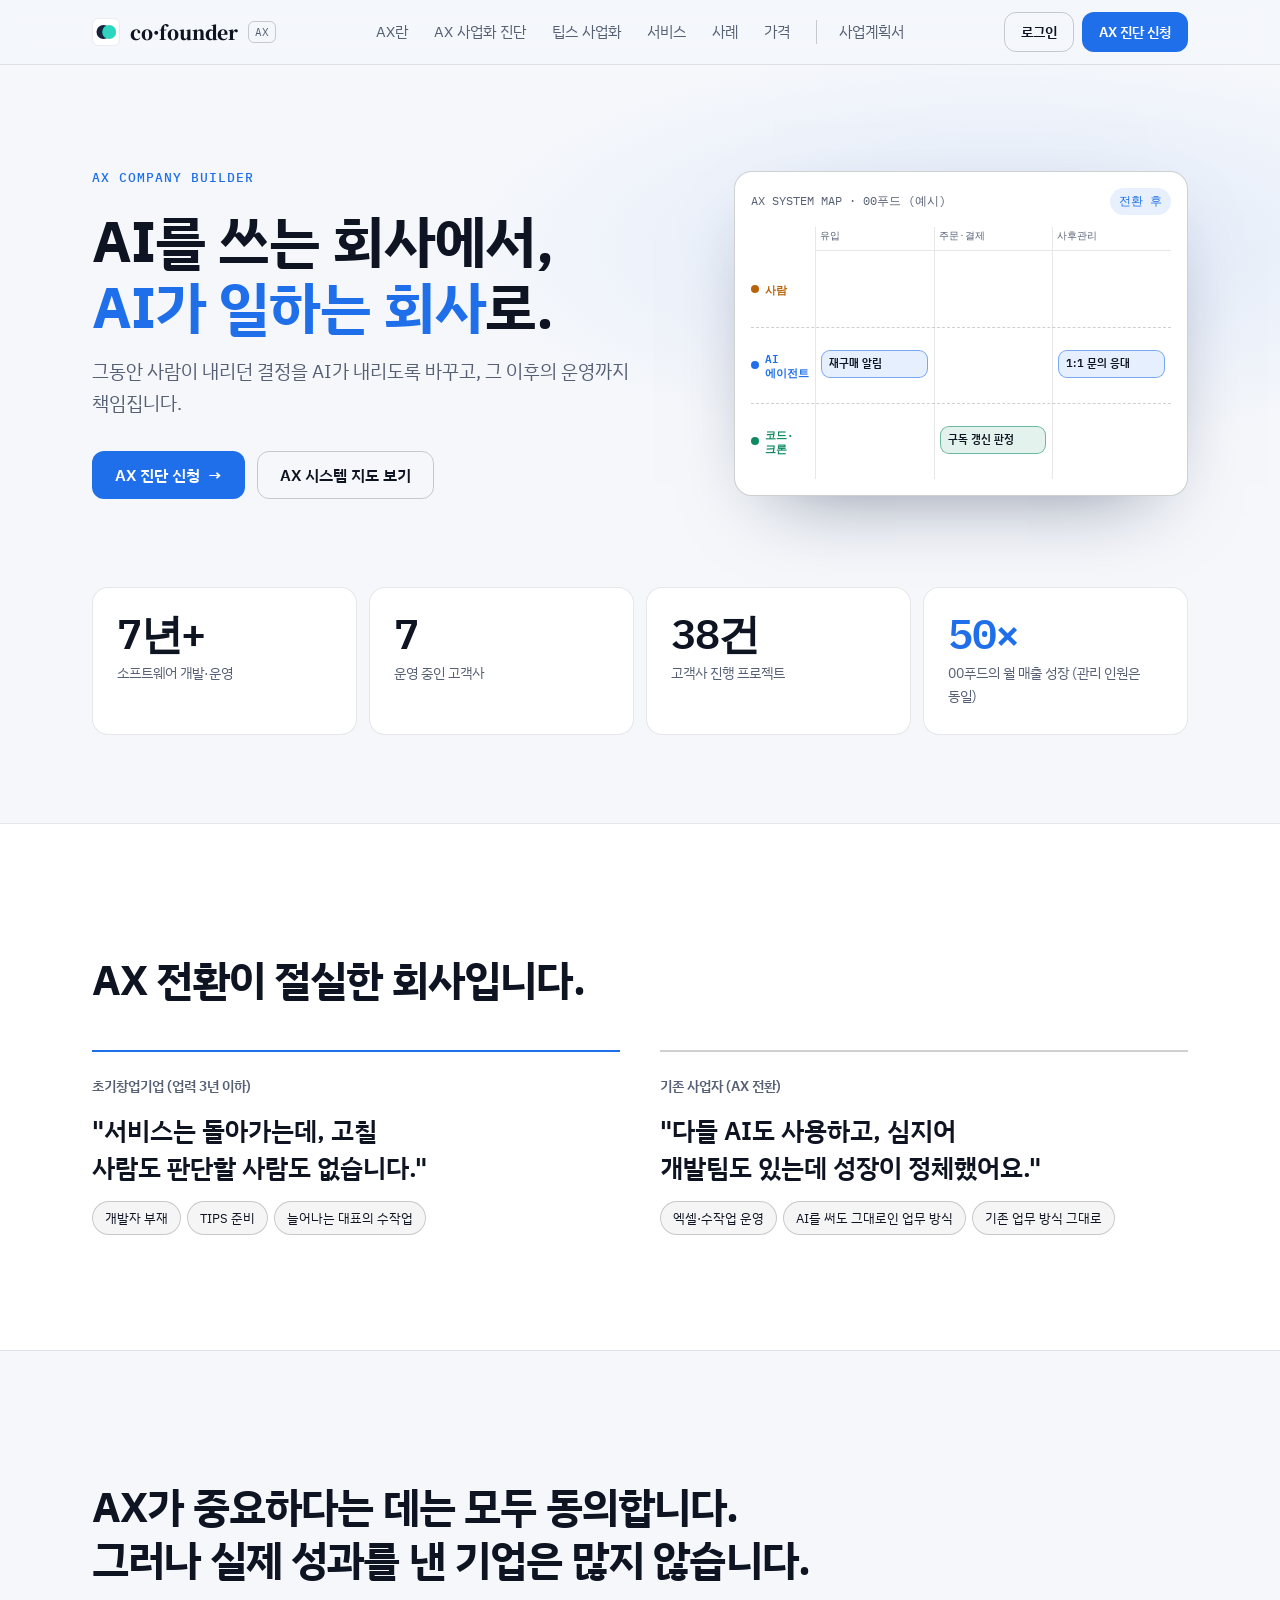
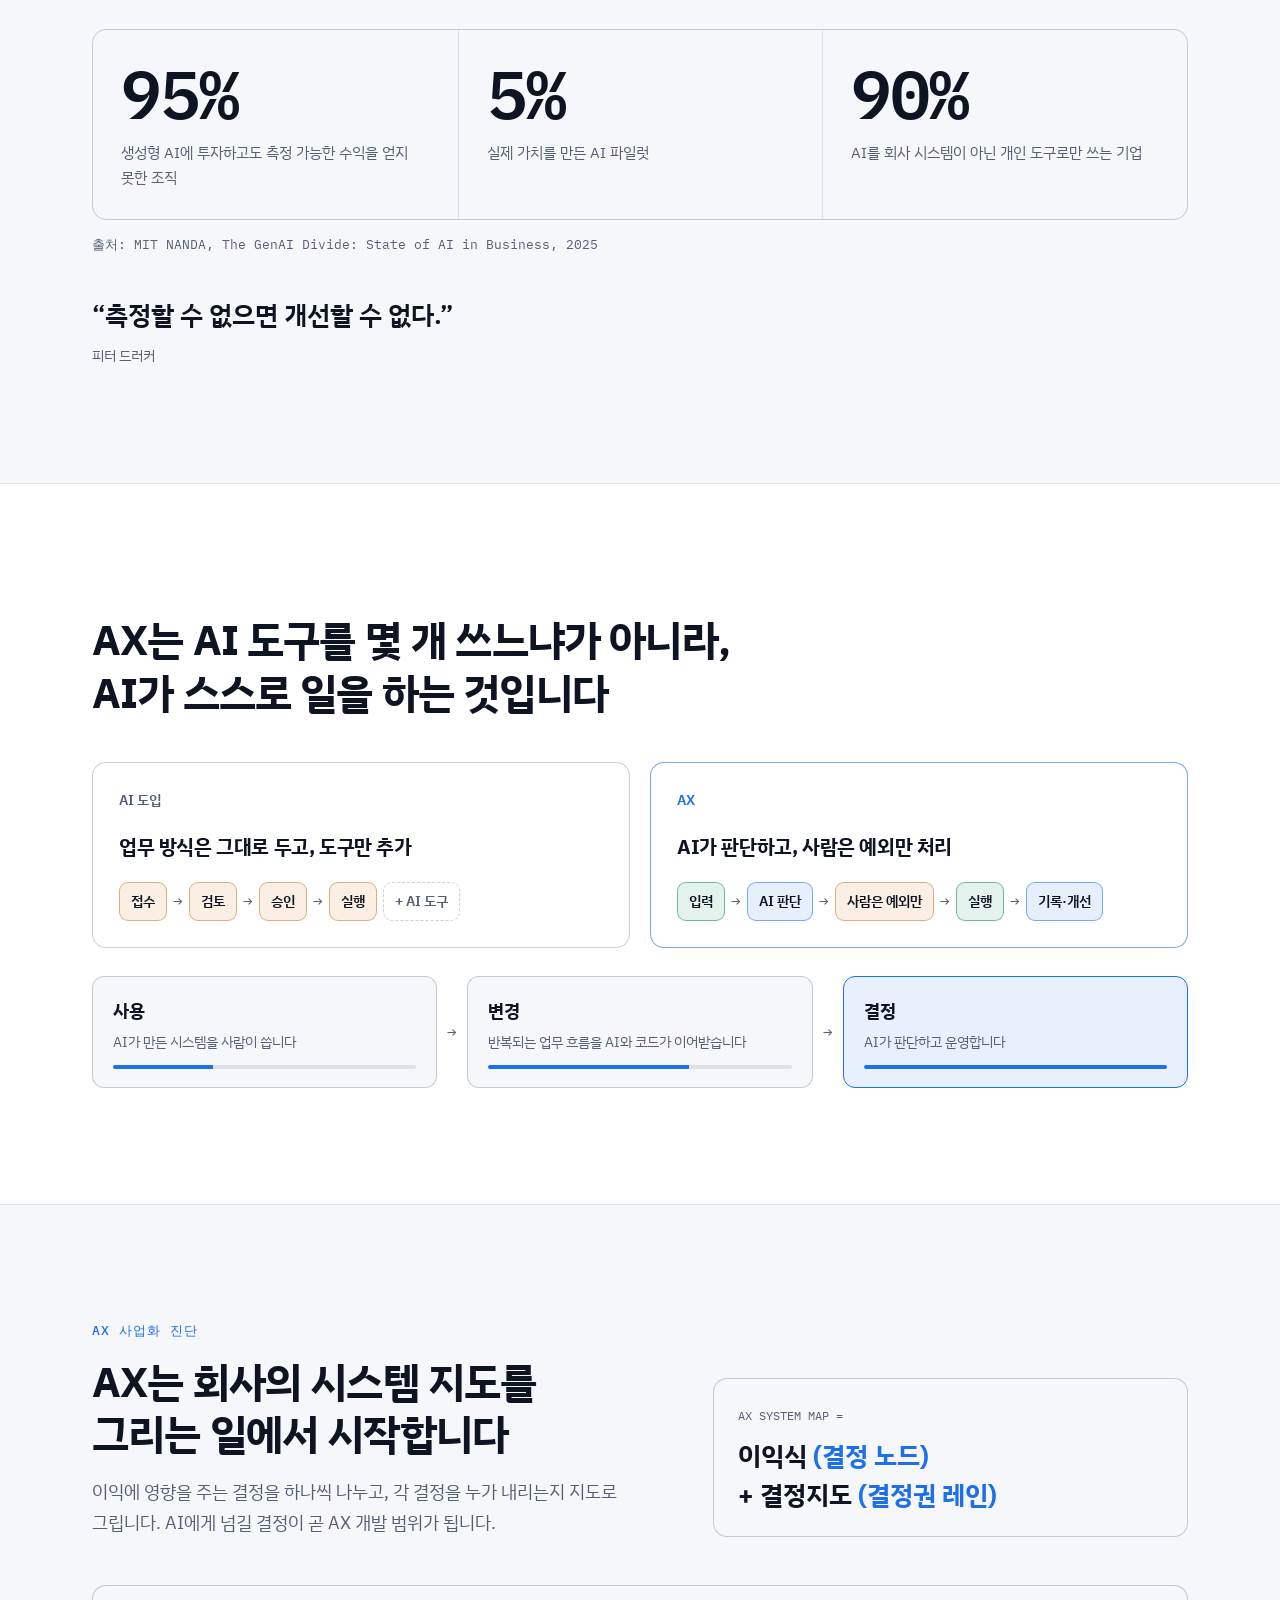
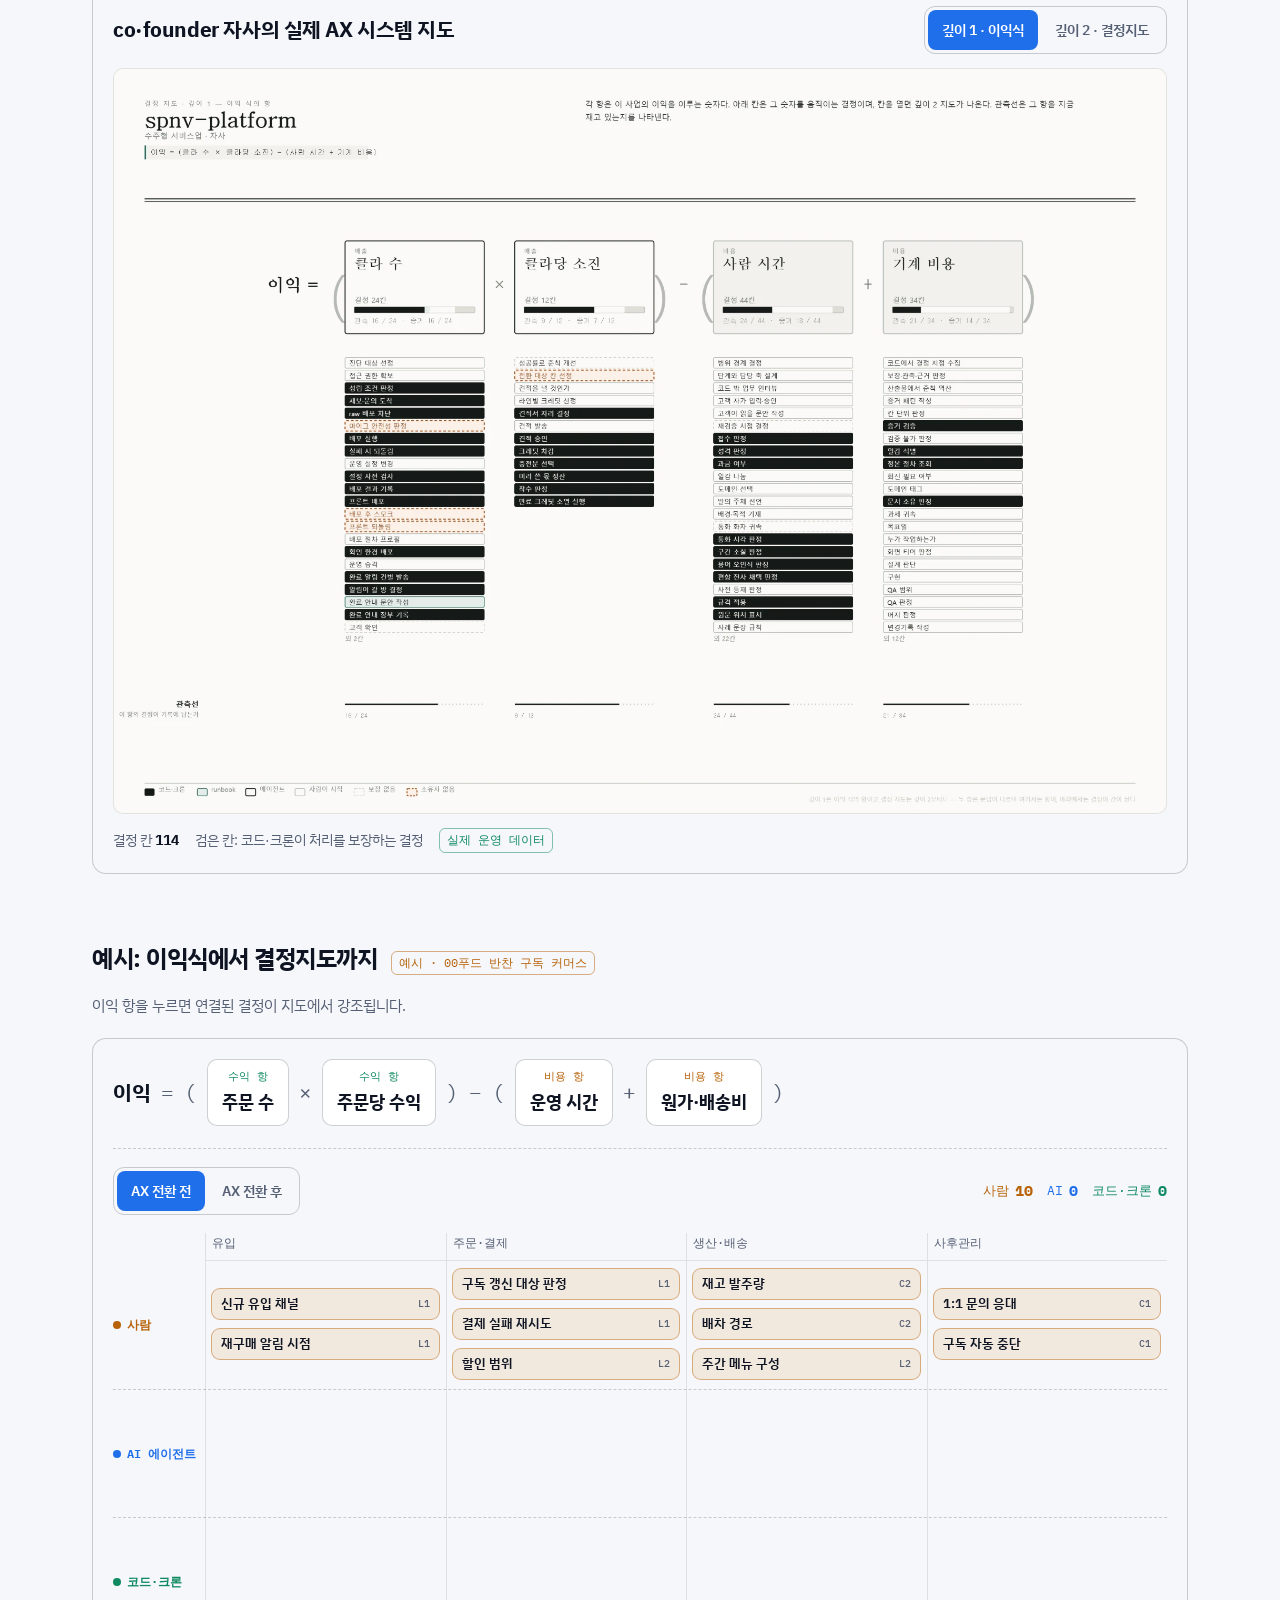
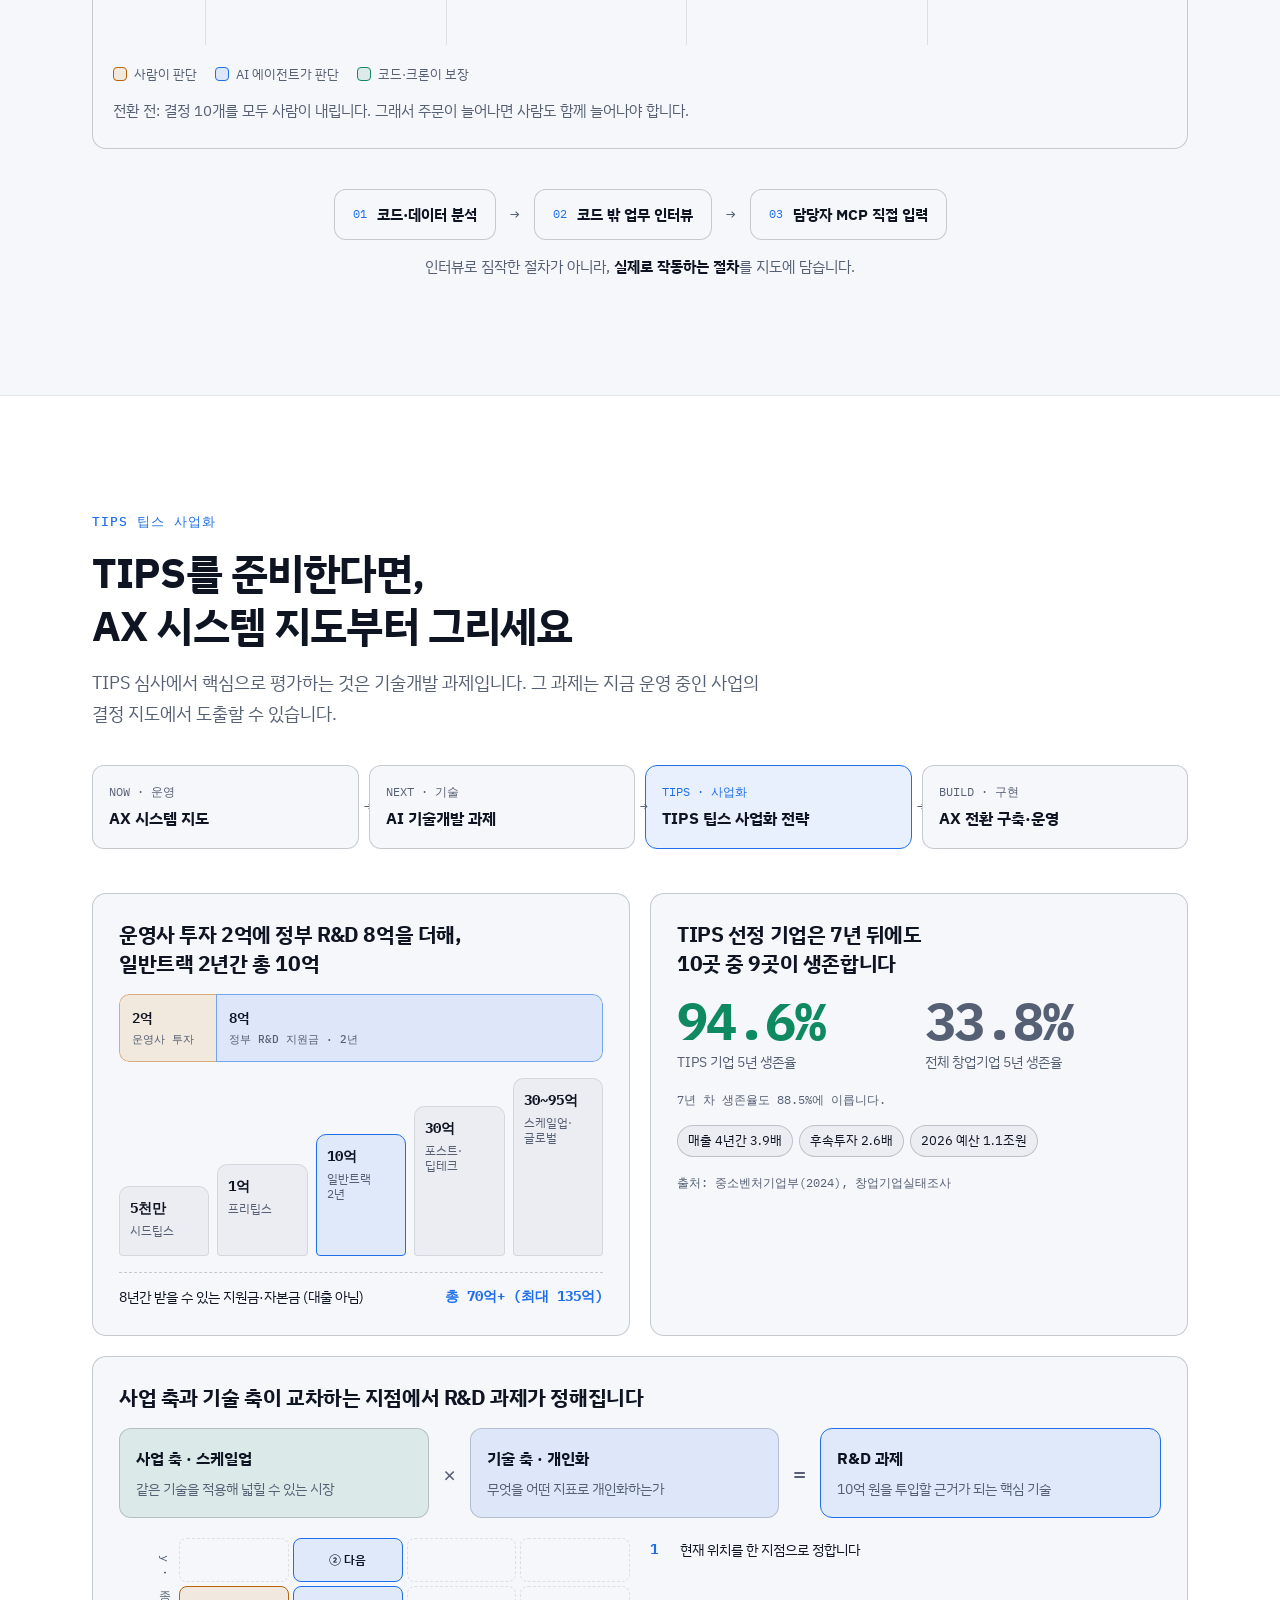
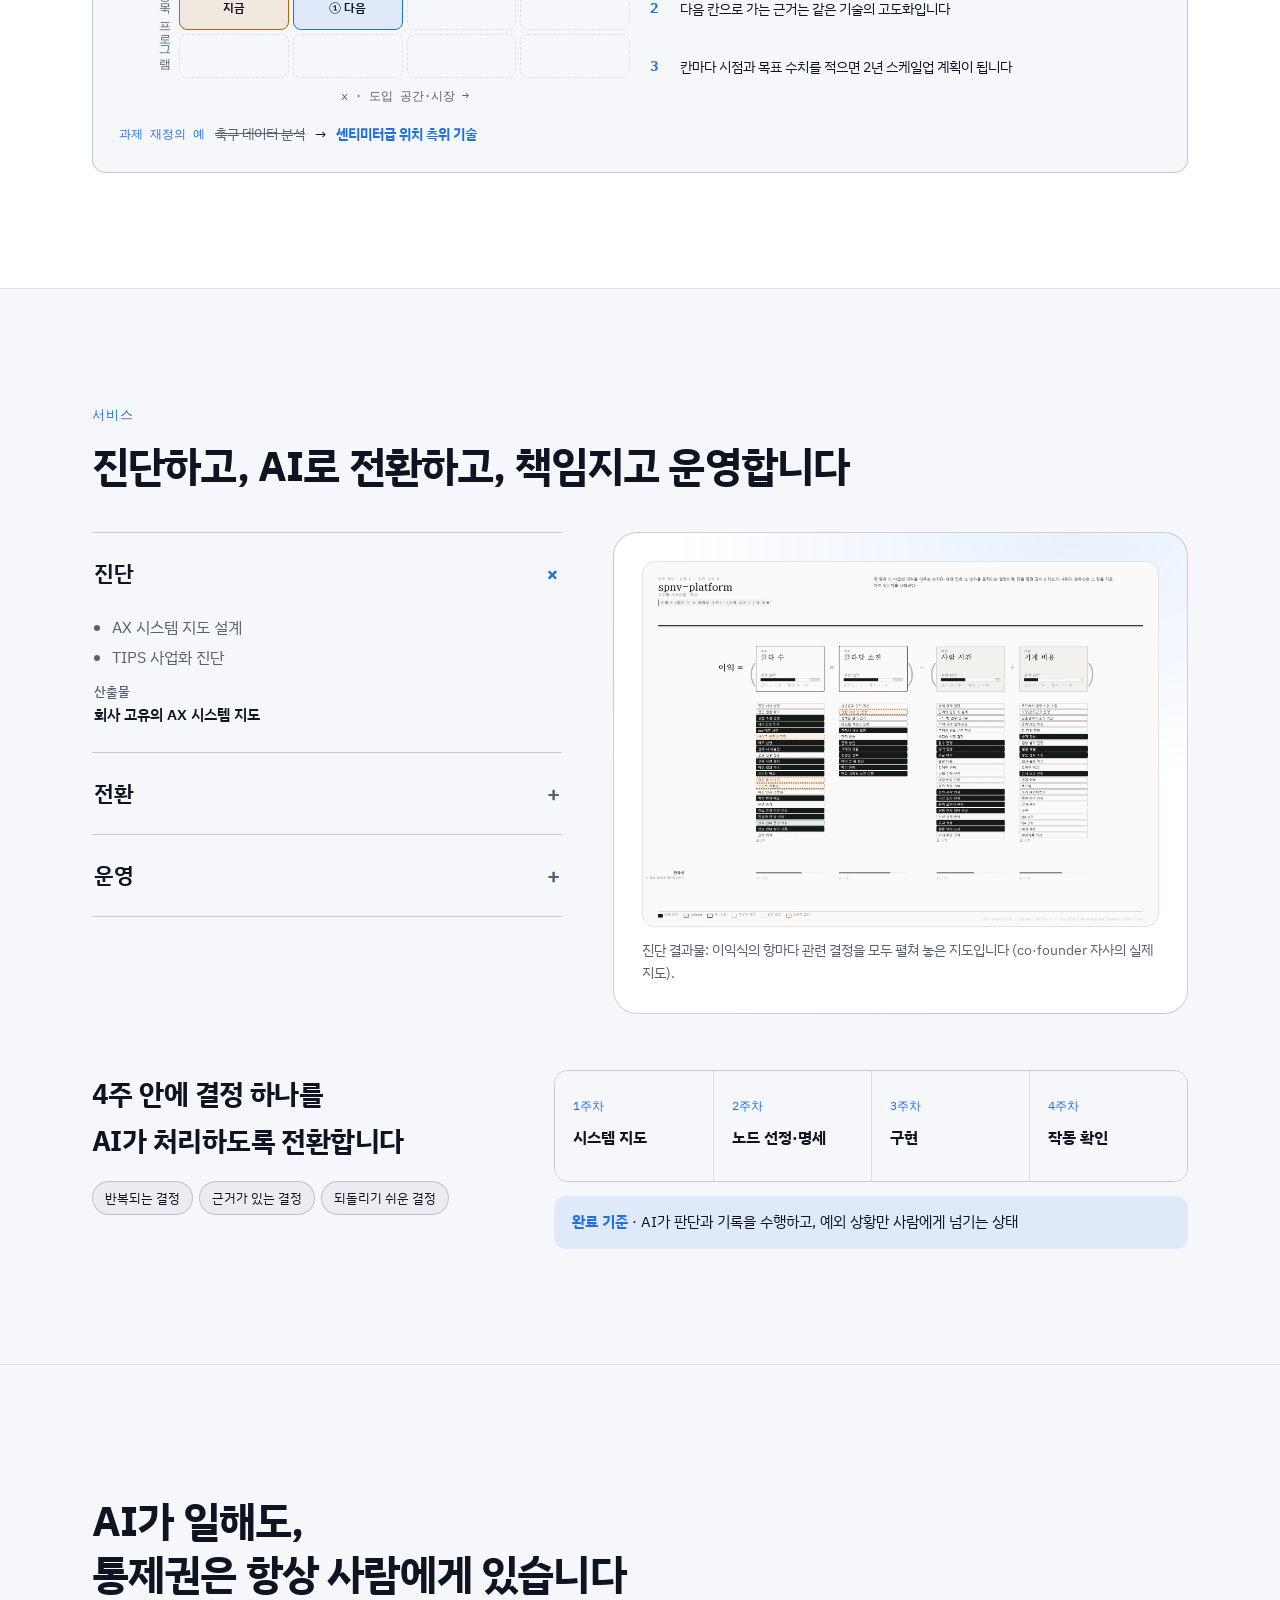
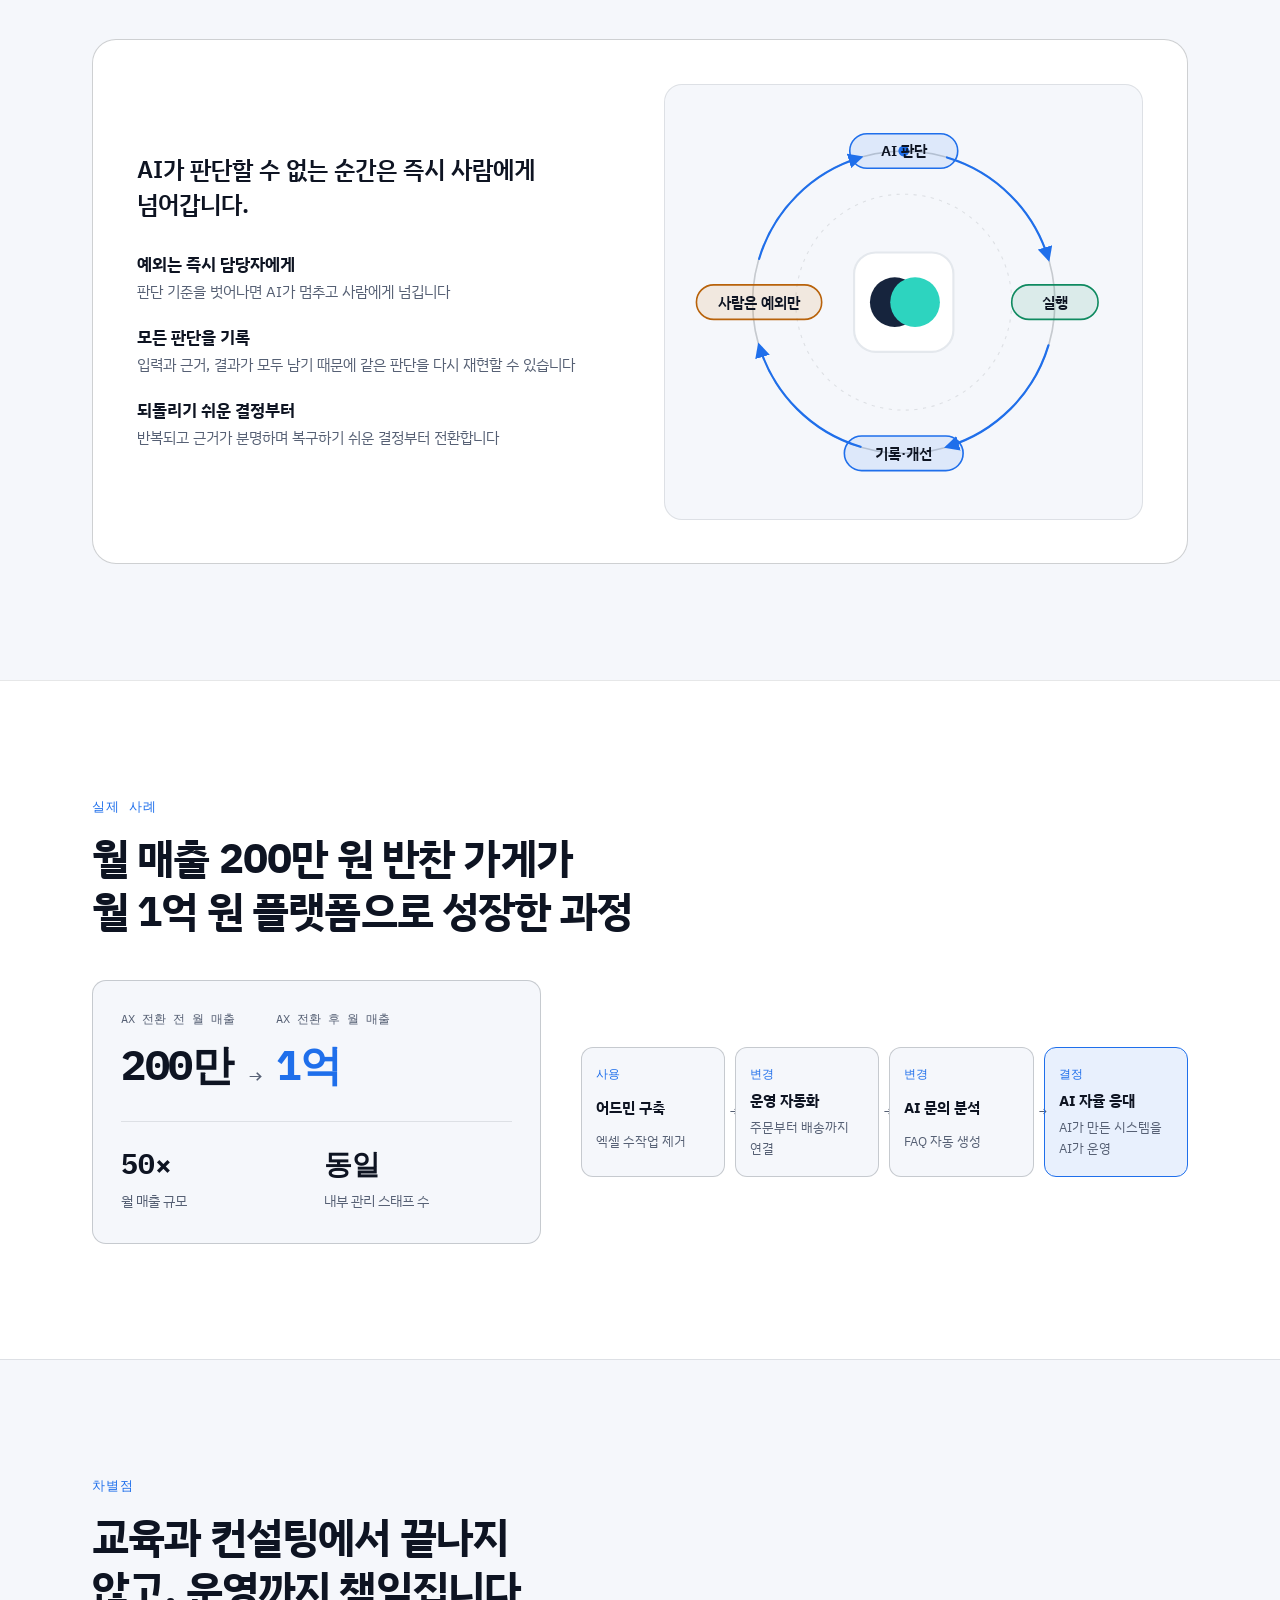
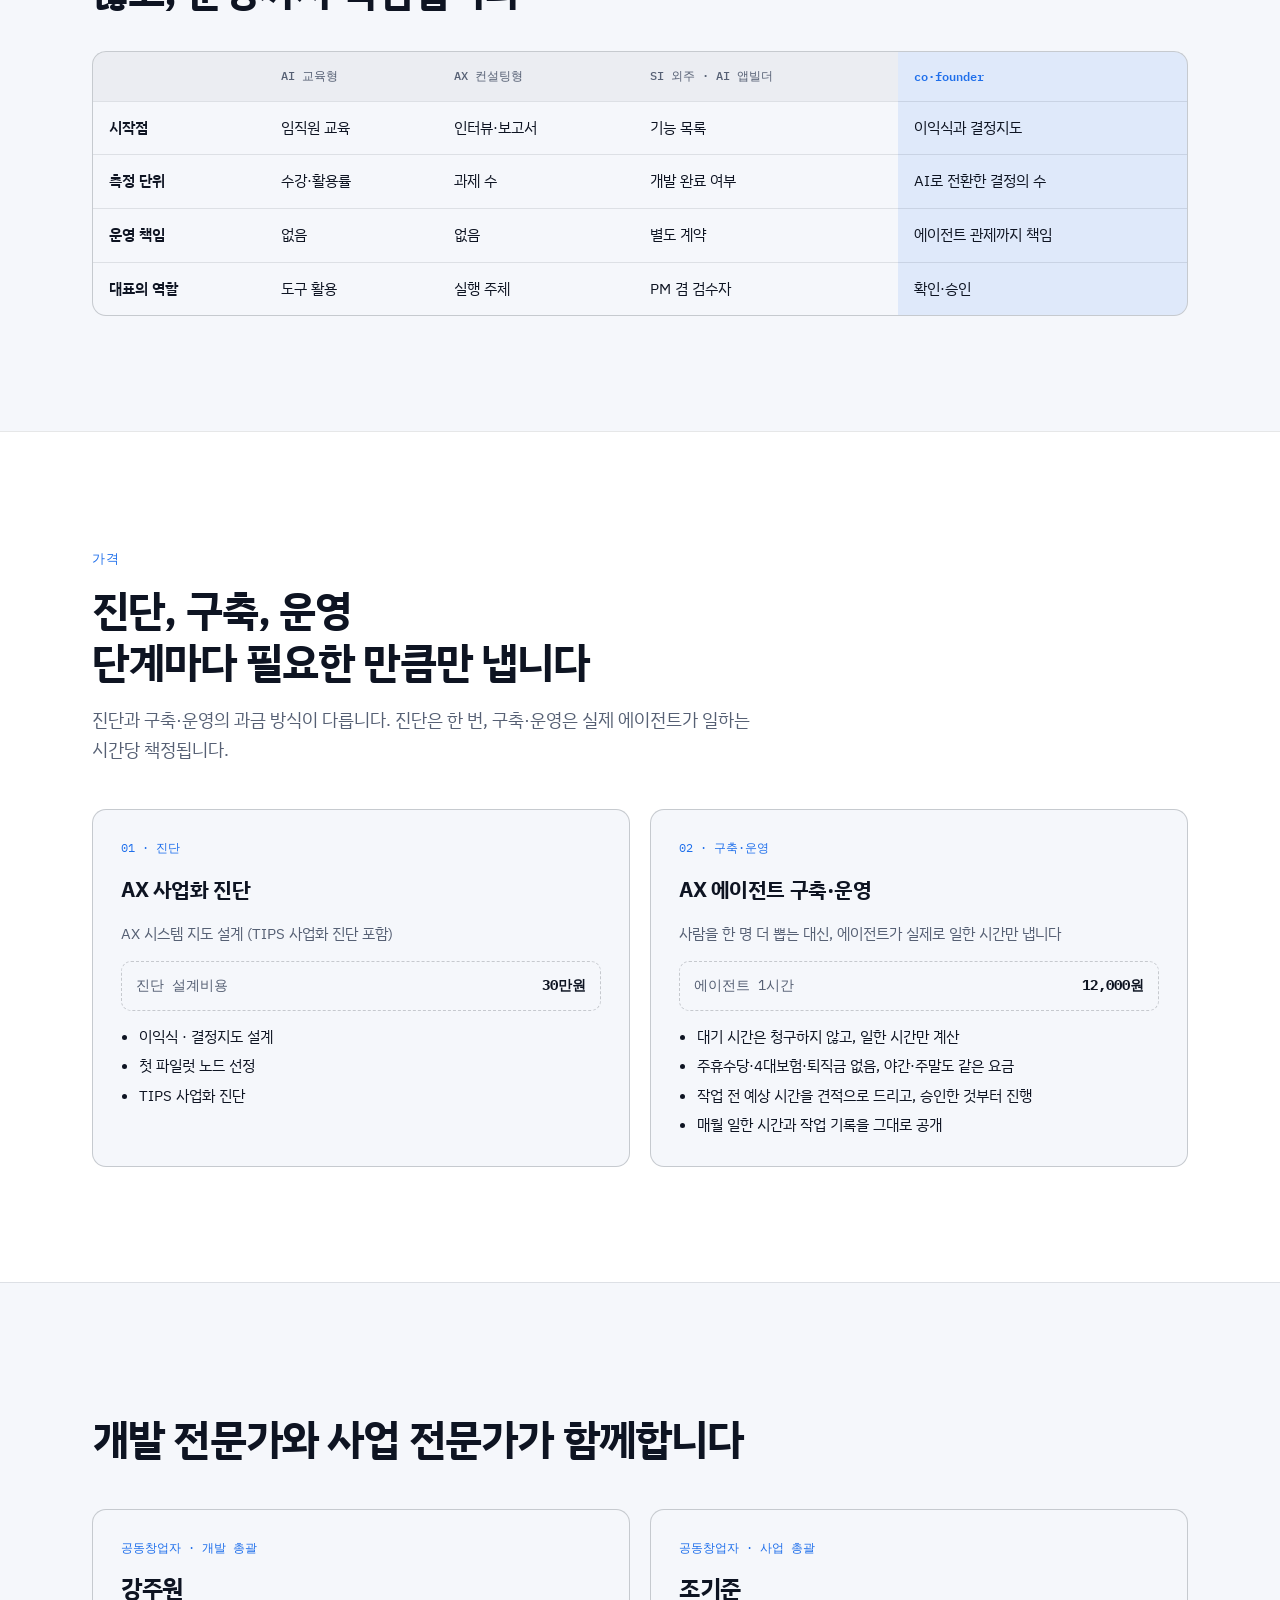
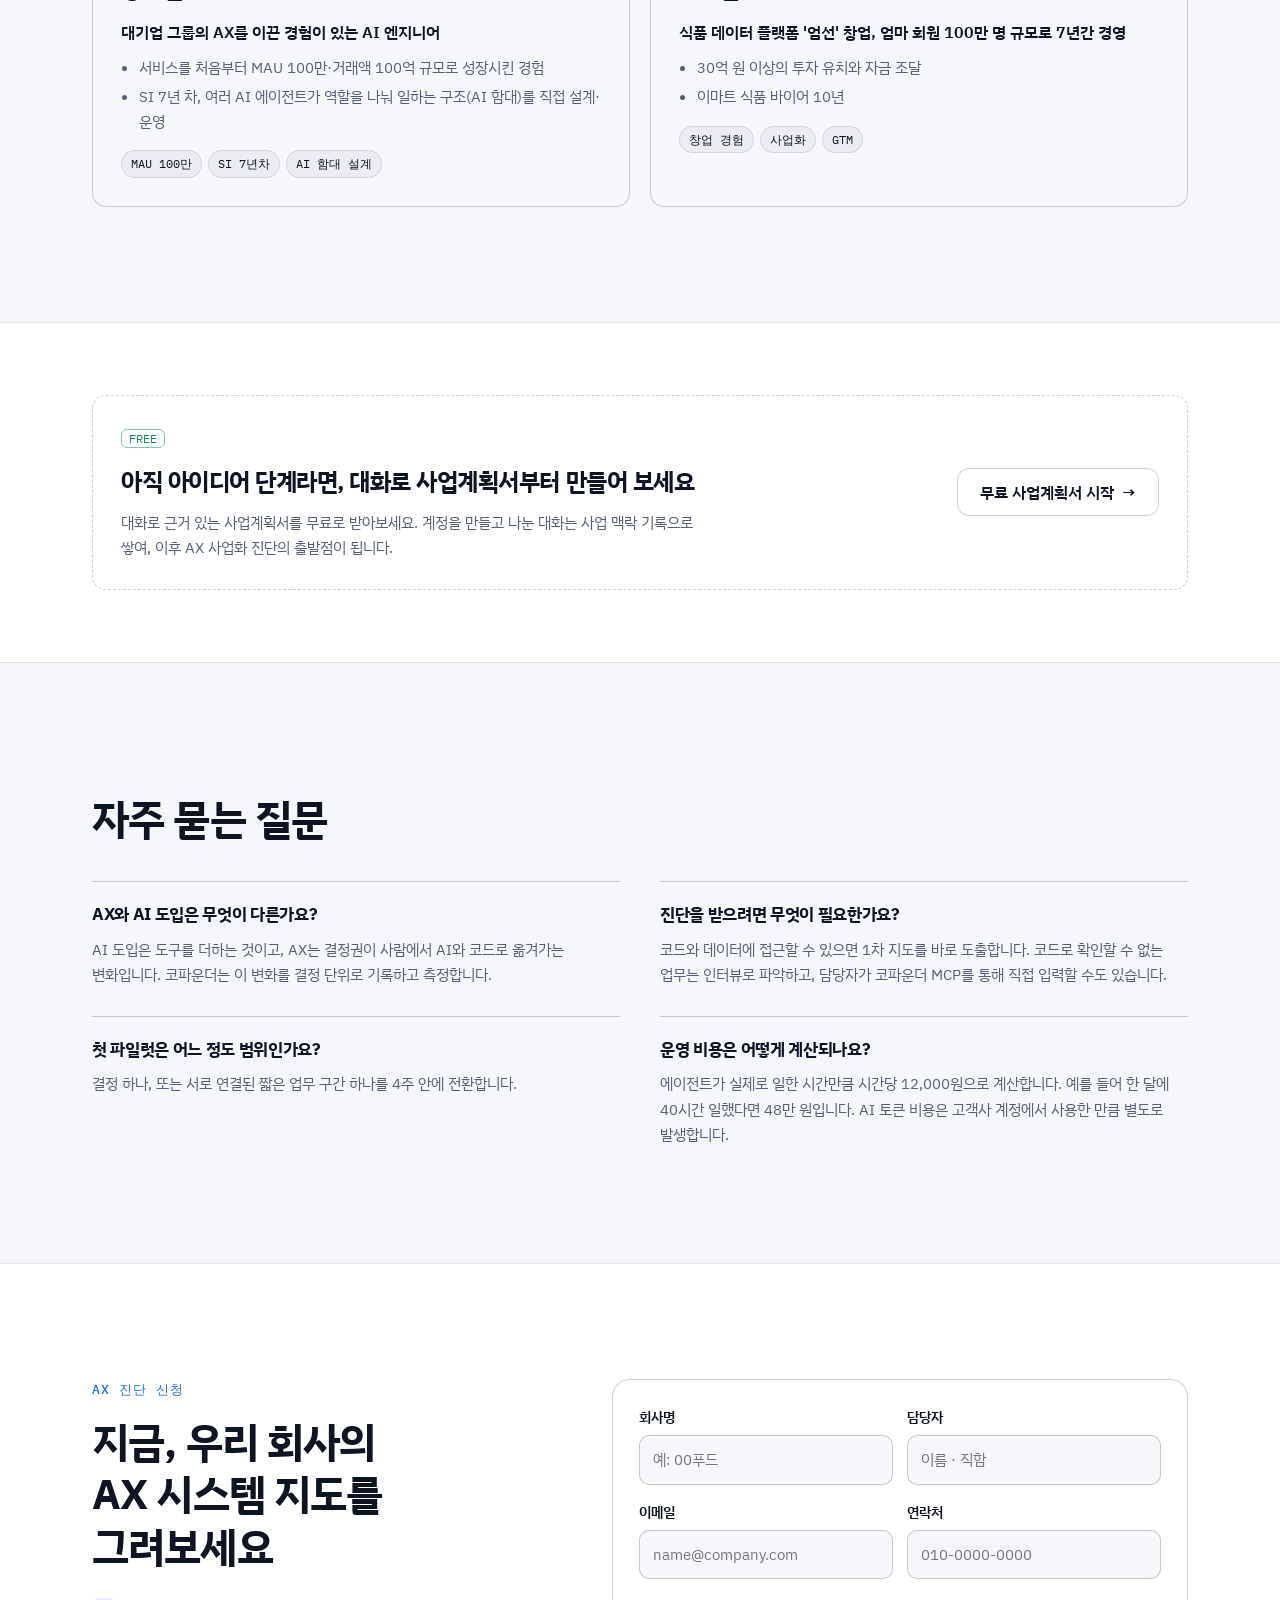
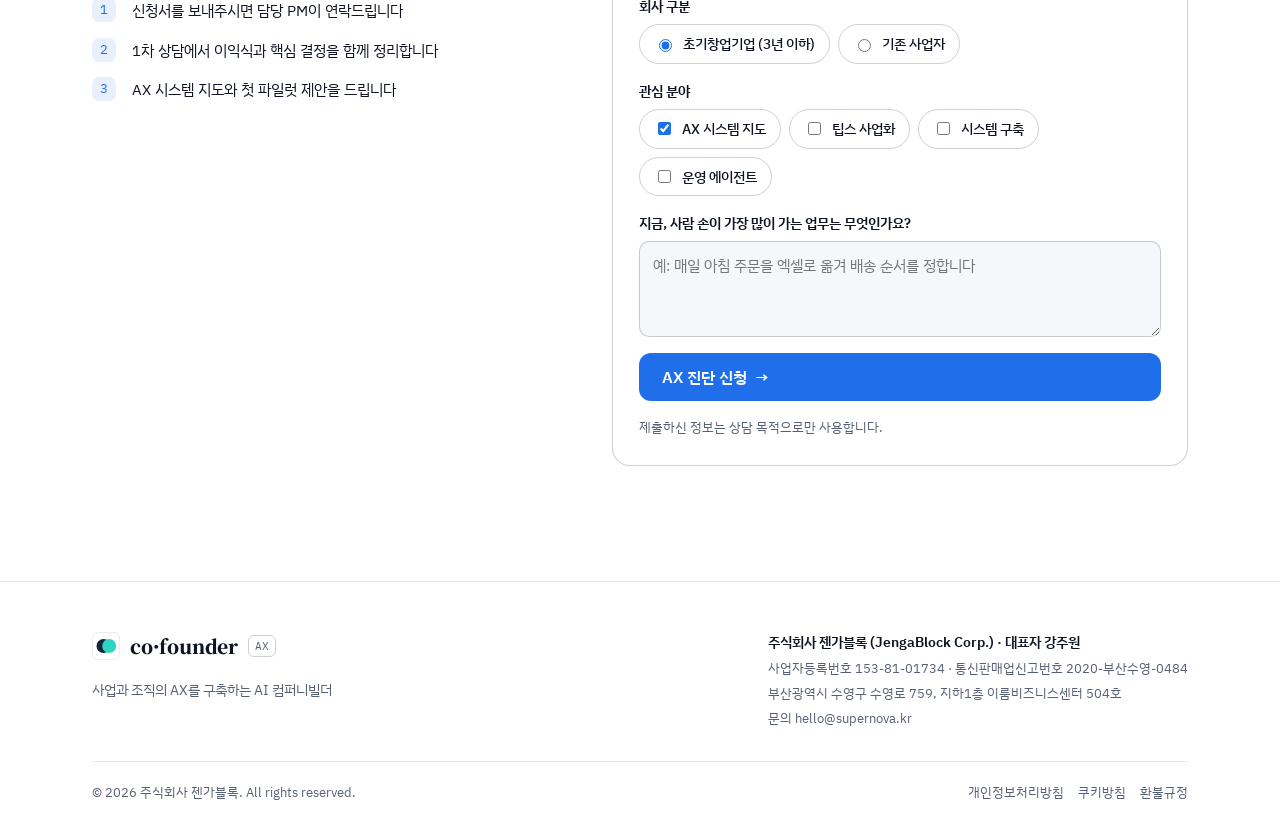
==== index.html @ a2b5bf3c "가격 카드에서 첫 이용 할인·파일럿·토큰 비용 항목 삭제 Co-Authored-By: Claude Opus 5.5 <noreply@anthropic.com> Claude-Sessi" ====
<!doctype html>
<html lang="ko">
<head>
<meta charset="utf-8">
<meta name="viewport" content="width=device-width, initial-scale=1, viewport-fit=cover">
<title>co·founder AX 컴퍼니빌더</title>
<meta name="description" content="사람이 쥐고 있던 결정을 찾아 AI와 코드로 옮기고, 옮긴 뒤에도 책임지고 운영하는 AX 컴퍼니빌더, 코파운더.">
<meta property="og:title" content="co·founder AX 컴퍼니빌더">
<meta property="og:description" content="그동안 사람이 내리던 결정을 AI가 내리도록 바꾸고, 그 이후의 운영까지 책임집니다.">
<meta property="og:type" content="website">
<link rel="icon" href="data:image/svg+xml,%3Csvg%20xmlns%3D%22http%3A//www.w3.org/2000/svg%22%20viewBox%3D%220%200%20100%20100%22%3E%3Crect%20x%3D%222%22%20y%3D%222%22%20width%3D%2296%22%20height%3D%2296%22%20rx%3D%2220%22%20fill%3D%22%2316243d%22/%3E%3Ccircle%20cx%3D%2241%22%20cy%3D%2250%22%20r%3D%2225%22%20fill%3D%22%23fff%22/%3E%3Ccircle%20cx%3D%2261.4%22%20cy%3D%2250%22%20r%3D%2225%22%20fill%3D%22%232dd4bf%22/%3E%3C/svg%3E">
<link rel="preconnect" href="https://fonts.googleapis.com">
<link rel="preconnect" href="https://fonts.gstatic.com" crossorigin>
<link rel="stylesheet" href="https://fonts.googleapis.com/css2?family=IBM+Plex+Mono:wght@400;500;600&family=IBM+Plex+Sans+KR:wght@400;500;600;700&family=Noto+Serif+KR:wght@700;900&display=swap">
<style>
/* Layout concept: 페이지 자체가 하나의 시스템 지도 — 가로 레인(사람 · AI 에이전트 · 코드·크론)과
   세로 업무 단계 격자를 배경 문법으로 쓰고, 결정 노드가 레인을 옮겨가는 장면을 중심에 둔다. */
:root {
  --bg: #0a0d14;
  --panel: #10151f;
  --panel-2: #151b28;
  --line: rgba(233, 237, 245, 0.10);
  --line-strong: rgba(233, 237, 245, 0.20);
  --fg: #e9edf5;
  --muted: #98a2b6;
  --brand: #4f8cff;
  --brand-strong: #79a8ff;
  --brand-soft: rgba(79, 140, 255, 0.14);
  --on-brand: #ffffff;
  --human: #f2a54a;
  --human-soft: rgba(242, 165, 74, 0.14);
  --agent: #4f8cff;
  --agent-soft: rgba(79, 140, 255, 0.16);
  --machine: #33c595;
  --machine-soft: rgba(51, 197, 149, 0.15);
  --ghost: rgba(233, 237, 245, 0.05);
  --mk-bg: #16243d; --mk-line: #2a3a5a; --mk-a: #ffffff; --mk-b: #2dd4bf;

  --f-display: "IBM Plex Sans KR", "Apple SD Gothic Neo", "Malgun Gothic", system-ui, sans-serif;
  --f-body: "IBM Plex Sans KR", "Apple SD Gothic Neo", "Malgun Gothic", system-ui, sans-serif;
  --f-mono: "IBM Plex Mono", ui-monospace, "SFMono-Regular", Menlo, monospace;
  --f-mark: "Noto Serif KR", "Nanum Myeongjo", Georgia, serif;

  --wrap: 1160px;
  --gutter: clamp(16px, 4vw, 32px);
  --radius: 14px;
  color-scheme: dark;
}
@media (prefers-color-scheme: light) {
  :root:not([data-theme="dark"]) {
    --bg: #f5f7fb; --panel: #ffffff; --panel-2: #eef2f8;
    --line: rgba(14, 20, 34, 0.10); --line-strong: rgba(14, 20, 34, 0.20);
    --fg: #0e1422; --muted: #566074;
    --brand: #1f6feb; --brand-strong: #1856d6; --brand-soft: rgba(31, 111, 235, 0.10); --on-brand: #ffffff;
    --human: #b8620a; --human-soft: rgba(214, 125, 20, 0.12);
    --agent: #1f6feb; --agent-soft: rgba(31, 111, 235, 0.11);
    --machine: #0f8a60; --machine-soft: rgba(15, 138, 96, 0.11);
    --ghost: rgba(14, 20, 34, 0.04);
    --mk-bg: #ffffff; --mk-line: #e4e8ed; --mk-a: #16243d; --mk-b: #2dd4bf;
    color-scheme: light;
  }
}
:root[data-theme="light"] {
  --bg: #f5f7fb; --panel: #ffffff; --panel-2: #eef2f8;
  --line: rgba(14, 20, 34, 0.10); --line-strong: rgba(14, 20, 34, 0.20);
  --fg: #0e1422; --muted: #566074;
  --brand: #1f6feb; --brand-strong: #1856d6; --brand-soft: rgba(31, 111, 235, 0.10); --on-brand: #ffffff;
  --human: #b8620a; --human-soft: rgba(214, 125, 20, 0.12);
  --agent: #1f6feb; --agent-soft: rgba(31, 111, 235, 0.11);
  --machine: #0f8a60; --machine-soft: rgba(15, 138, 96, 0.11);
  --ghost: rgba(14, 20, 34, 0.04);
  --mk-bg: #ffffff; --mk-line: #e4e8ed; --mk-a: #16243d; --mk-b: #2dd4bf;
  color-scheme: light;
}

* { box-sizing: border-box; }
[hidden] { display: none !important; }
html { scroll-behavior: smooth; }
body {
  margin: 0;
  background: var(--bg);
  color: var(--fg);
  font-family: var(--f-body);
  font-size: 16px;
  line-height: 1.7;
  word-break: keep-all;
  overflow-wrap: break-word;
  -webkit-font-smoothing: antialiased;
}
img { max-width: 100%; }
a { color: inherit; }
:focus-visible { outline: 2px solid var(--brand); outline-offset: 3px; border-radius: 6px; }
h1, h2, h3 { font-family: var(--f-display); text-wrap: balance; margin: 0; letter-spacing: -0.02em; }
p { margin: 0; }
.wrap { max-width: var(--wrap); margin: 0 auto; padding-inline: var(--gutter); }
.mono { font-family: var(--f-mono); }
.num { font-variant-numeric: tabular-nums; }

/* ---------- 공통 타이포 ---------- */
.eyebrow {
  font-family: var(--f-mono); font-size: 12.5px; font-weight: 500;
  letter-spacing: 0.08em; text-transform: uppercase; color: var(--brand);
}
.h2 { font-size: clamp(28px, 3.6vw, 42px); line-height: 1.25; font-weight: 700; margin-top: 14px; }
.lead { color: var(--muted); font-size: clamp(16px, 1.5vw, 18px); max-width: 62ch; margin-top: 16px; }
.section { padding-block: clamp(72px, 9vw, 120px); border-top: 1px solid var(--line); }
.section.alt { background: var(--panel); }
.sec-head { display: grid; gap: 0; max-width: 780px; }

/* ---------- 버튼 ---------- */
.btn {
  display: inline-flex; align-items: center; gap: 8px; min-height: 48px; padding: 0 22px;
  border-radius: 12px; font-weight: 600; font-size: 15.5px; text-decoration: none;
  border: 1px solid transparent; cursor: pointer; font-family: var(--f-body);
  transition: background .2s, border-color .2s, transform .2s;
}
.btn-primary { background: var(--brand); color: var(--on-brand); }
.btn-primary:hover { background: var(--brand-strong); }
.btn-ghost { border-color: var(--line-strong); color: var(--fg); background: transparent; }
.btn-ghost:hover { border-color: var(--brand); background: var(--brand-soft); }
.btn .arr { transition: transform .2s; }
.btn:hover .arr { transform: translateX(3px); }

/* ---------- NAV ---------- */
.nav {
  position: sticky; top: env(safe-area-inset-top, 0px); z-index: 50;
  background: color-mix(in srgb, var(--bg) 82%, transparent);
  backdrop-filter: blur(12px); -webkit-backdrop-filter: blur(12px);
  border-bottom: 1px solid var(--line);
}
.nav-in { display: flex; align-items: center; justify-content: space-between; gap: 16px; min-height: 64px; }
.brand { display: inline-flex; align-items: center; gap: 10px; text-decoration: none; }
.brand-mark { width: 28px; height: 28px; flex: none; }
.brand-mark .mk-bg { fill: var(--mk-bg); stroke: var(--mk-line); stroke-width: 3; }
.brand-mark .mk-a { fill: var(--mk-a); }
.brand-mark .mk-b { fill: var(--mk-b); }
.brand-word { font-family: var(--f-mark); font-weight: 900; font-size: 19px; letter-spacing: -0.01em; }
.brand-tag { font-family: var(--f-mono); font-size: 11px; color: var(--muted); border: 1px solid var(--line-strong); border-radius: 6px; padding: 1px 6px; }
.nav-links { display: flex; gap: 26px; font-size: 14.5px; color: var(--muted); }
.nav-links a { text-decoration: none; }
.nav-links a:hover { color: var(--fg); }
.nav-links .sub { color: var(--muted); border-left: 1px solid var(--line-strong); padding-left: 22px; }
.nav-cta { display: flex; align-items: center; gap: 8px; }
.nav-cta .btn { min-height: 40px; padding: 0 16px; font-size: 14px; }
.menu-btn { display: none; background: none; border: 1px solid var(--line-strong); color: var(--fg); border-radius: 10px; width: 40px; height: 40px; cursor: pointer; }
.mobile-menu { border-top: 1px solid var(--line); padding-block: 12px 18px; display: grid; gap: 4px; }
.mobile-menu a { padding: 10px 2px; text-decoration: none; font-weight: 500; border-bottom: 1px solid var(--line); }
@media (max-width: 920px) {
  .nav-links { display: none; }
  .menu-btn { display: inline-grid; place-items: center; }
  .nav-cta .btn-ghost { display: none; }
}

/* ---------- HERO ---------- */
.hero { position: relative; overflow: hidden; padding-block: clamp(56px, 8vw, 104px) clamp(56px, 7vw, 88px); }
.hero-grid-bg {
  position: absolute; inset: 0; pointer-events: none; opacity: .9;
  background-image:
    linear-gradient(to right, var(--line) 1px, transparent 1px),
    linear-gradient(to bottom, var(--line) 1px, transparent 1px);
  background-size: 96px 96px;
  mask-image: radial-gradient(ellipse 70% 60% at 70% 30%, #000 20%, transparent 75%);
  -webkit-mask-image: radial-gradient(ellipse 70% 60% at 70% 30%, #000 20%, transparent 75%);
}
.hero-in { position: relative; display: grid; grid-template-columns: 1.12fr 0.88fr; gap: clamp(32px, 5vw, 64px); align-items: center; }
.hero-in > * { min-width: 0; }
.hero h1 { font-size: clamp(34px, 5vw, 58px); line-height: 1.14; font-weight: 700; margin-top: 18px; }
.hero h1 em { font-style: normal; color: var(--brand); }
.hero .lead { font-size: clamp(16.5px, 1.6vw, 19px); }
.hero-ctas { display: flex; flex-wrap: wrap; gap: 12px; margin-top: 32px; }
.hero-note { margin-top: 18px; font-size: 13.5px; color: var(--muted); }
.hero-note a { color: var(--brand); text-underline-offset: 3px; }
@media (max-width: 960px) { .hero-in { grid-template-columns: 1fr; } }

/* 히어로 미니 지도 */
.minimap {
  background: var(--panel); border: 1px solid var(--line-strong); border-radius: 18px; padding: 16px;
  box-shadow: 0 30px 80px -40px rgba(0,0,0,.55);
}
.minimap-top { display: flex; justify-content: space-between; align-items: center; gap: 10px; flex-wrap: wrap; margin-bottom: 12px; }
.minimap-title { font-family: var(--f-mono); font-size: 12px; color: var(--muted); }
.minimap-state { font-family: var(--f-mono); font-size: 12px; padding: 3px 9px; border-radius: 999px; background: var(--brand-soft); color: var(--brand); }

/* ---------- 레인 지도 (공용) ---------- */
.lanes { position: relative; --label: 92px; --lane-h: 128px; }
.lanes.mini { --label: 64px; --lane-h: 76px; }
.lane {
  height: var(--lane-h); display: flex; align-items: center;
  border-top: 1px dashed var(--line-strong);
}
.lane:first-of-type { border-top: 0; }
.lane-label {
  width: var(--label); flex: none; font-family: var(--f-mono); font-size: 12px; font-weight: 600;
  display: flex; align-items: center; gap: 6px; padding-right: 8px; line-height: 1.3;
}
.lanes.mini .lane-label { font-size: 10.5px; }
.lane-dot { width: 8px; height: 8px; border-radius: 50%; flex: none; }
.lane[data-lane="0"] .lane-label { color: var(--human); } .lane[data-lane="0"] .lane-dot { background: var(--human); }
.lane[data-lane="1"] .lane-label { color: var(--agent); } .lane[data-lane="1"] .lane-dot { background: var(--agent); }
.lane[data-lane="2"] .lane-label { color: var(--machine); } .lane[data-lane="2"] .lane-dot { background: var(--machine); }
.phase-row { display: grid; margin-left: var(--label); grid-template-columns: repeat(var(--cols), 1fr); border-bottom: 1px solid var(--line); }
.phase-row span { font-family: var(--f-mono); font-size: 11.5px; color: var(--muted); padding: 0 6px 8px; border-left: 1px solid var(--line); }
.lanes.mini .phase-row span { font-size: 10px; padding: 0 4px 6px; }
.phase-cols { position: absolute; left: var(--label); right: 0; bottom: 0; display: grid; grid-template-columns: repeat(var(--cols), 1fr); pointer-events: none; }
.phase-cols i { border-left: 1px solid var(--line); }
.node {
  position: absolute; display: flex; align-items: center; gap: 6px;
  min-height: 32px; padding: 5px 9px; border-radius: 9px;
  font-size: 12.5px; font-weight: 600; line-height: 1.25;
  border: 1px solid var(--line-strong); background: var(--panel-2); color: var(--fg);
  transition: top .9s cubic-bezier(.6,.05,.25,1), background .5s, border-color .5s, box-shadow .3s, opacity .3s;
}
.lanes.mini .node { font-size: 11px; min-height: 28px; padding: 4px 7px; }
.node[data-lane="0"] { background: var(--human-soft); border-color: color-mix(in srgb, var(--human) 45%, transparent); }
.node[data-lane="1"] { background: var(--agent-soft); border-color: color-mix(in srgb, var(--agent) 55%, transparent); }
.node[data-lane="2"] { background: var(--machine-soft); border-color: color-mix(in srgb, var(--machine) 55%, transparent); }
.node .ntag { font-family: var(--f-mono); font-size: 10px; font-weight: 500; color: var(--muted); margin-left: auto; white-space: nowrap; }
.node.moved::after {
  content: ""; position: absolute; inset: -4px; border-radius: 12px; border: 1px solid var(--brand);
  opacity: 0; animation: ping 1.6s ease-out 1 .9s;
}
.lanes.dim .node { opacity: .28; }
.lanes.dim .node.hl { opacity: 1; box-shadow: 0 0 0 2px var(--brand); }
@keyframes ping { 0% { opacity: .9; transform: scale(1); } 100% { opacity: 0; transform: scale(1.12); } }
@media (prefers-reduced-motion: reduce) {
  .node, .btn .arr { transition: none; }
  .node.moved::after { animation: none; }
  html { scroll-behavior: auto; }
}
.map-scroll { overflow-x: auto; -webkit-overflow-scrolling: touch; }
.map-scroll > .lanes { min-width: 860px; }
#main-map .node span:first-child { white-space: nowrap; overflow: hidden; text-overflow: ellipsis; }

/* ---------- 대상 ---------- */
.who { display: grid; grid-template-columns: 1fr 1fr; gap: 20px; margin-top: 44px; }
.who > * { min-width: 0; }
.who-card { border: 1px solid var(--line-strong); border-radius: var(--radius); padding: 28px; background: var(--bg); display: grid; gap: 14px; align-content: start; }
.who-card .tag { font-family: var(--f-mono); font-size: 12px; color: var(--brand); }
.who-card h3 { font-size: 22px; }
.who-card .quote { font-size: 17px; font-weight: 600; border-left: 2px solid var(--human); padding-left: 14px; }
.who-card ul { margin: 0; padding-left: 18px; color: var(--muted); display: grid; gap: 6px; }
.who-card .stat { font-family: var(--f-mono); font-size: 12.5px; color: var(--muted); border-top: 1px solid var(--line); padding-top: 12px; }
@media (max-width: 760px) { .who { grid-template-columns: 1fr; } }

/* ---------- 현실 ---------- */
.reality { display: grid; grid-template-columns: repeat(3, 1fr); gap: 0; margin-top: 44px; border: 1px solid var(--line-strong); border-radius: var(--radius); overflow: hidden; }
.reality > div { padding: 28px; border-left: 1px solid var(--line); min-width: 0; }
.reality > div:first-child { border-left: 0; }
.big { font-family: var(--f-mono); font-size: clamp(44px, 6vw, 68px); font-weight: 600; line-height: 1; letter-spacing: -0.03em; }
.reality p { color: var(--muted); margin-top: 12px; font-size: 15px; }
.src { margin-top: 14px; font-size: 12.5px; color: var(--muted); font-family: var(--f-mono); }
.drucker { margin-top: 40px; display: grid; gap: 10px; max-width: 760px; }
.drucker q { font-size: clamp(20px, 2.4vw, 26px); font-weight: 600; line-height: 1.5; quotes: "“" "”"; }
.drucker span { color: var(--muted); font-size: 14px; }
@media (max-width: 760px) { .reality { grid-template-columns: 1fr; } .reality > div { border-left: 0; border-top: 1px solid var(--line); } .reality > div:first-child { border-top: 0; } }

/* ---------- AX 정의 ---------- */
.define { display: grid; grid-template-columns: 1fr 1fr; gap: 20px; margin-top: 44px; }
.define > * { min-width: 0; }
.flowcard { border: 1px solid var(--line-strong); border-radius: var(--radius); padding: 26px; background: var(--panel); display: grid; gap: 18px; align-content: start; }
.flowcard.ax { border-color: color-mix(in srgb, var(--brand) 60%, transparent); }
.flowcard h3 { font-size: 20px; }
.flowcard .sub { color: var(--muted); font-size: 14.5px; }
.chain { display: flex; flex-wrap: wrap; align-items: center; gap: 6px; }
.chain span { font-size: 13.5px; font-weight: 600; padding: 7px 11px; border-radius: 9px; border: 1px solid var(--line-strong); }
.chain b { color: var(--muted); font-weight: 400; font-family: var(--f-mono); }
.chain .h { background: var(--human-soft); border-color: color-mix(in srgb, var(--human) 45%, transparent); }
.chain .a { background: var(--agent-soft); border-color: color-mix(in srgb, var(--agent) 55%, transparent); }
.chain .m { background: var(--machine-soft); border-color: color-mix(in srgb, var(--machine) 55%, transparent); }
.chain .tool { border-style: dashed; color: var(--muted); }
.levels { margin-top: 28px; display: grid; grid-template-columns: repeat(3, 1fr); border: 1px solid var(--line-strong); border-radius: var(--radius); overflow: hidden; }
.levels > div { padding: 22px 24px; border-left: 1px solid var(--line); min-width: 0; display: grid; gap: 6px; }
.levels > div:first-child { border-left: 0; }
.levels .lv { font-family: var(--f-mono); font-size: 12px; color: var(--brand); }
.levels h4 { margin: 0; font-size: 18px; }
.levels p { color: var(--muted); font-size: 14.5px; }
.bar { height: 4px; border-radius: 4px; background: var(--line); overflow: hidden; margin-top: 8px; }
.bar i { display: block; height: 100%; background: var(--brand); }
@media (max-width: 760px) {
  .define { grid-template-columns: 1fr; }
  .levels { grid-template-columns: 1fr; }
  .levels > div { border-left: 0; border-top: 1px solid var(--line); }
  .levels > div:first-child { border-top: 0; }
}

/* ---------- 진단: 이익식 ---------- */
.diag-intro { display: grid; grid-template-columns: 1.1fr 0.9fr; gap: 40px; align-items: end; }
.diag-intro > * { min-width: 0; }
.formula-card { border: 1px solid var(--line-strong); border-radius: var(--radius); padding: 22px 24px; background: var(--bg); }
.formula-card .f-lbl { font-family: var(--f-mono); font-size: 12px; color: var(--muted); }
.formula-card .f { font-size: clamp(20px, 2.4vw, 26px); font-weight: 700; margin-top: 8px; line-height: 1.5; }
.formula-card .f span { color: var(--brand); }
@media (max-width: 860px) { .diag-intro { grid-template-columns: 1fr; } }

.step-head { display: flex; align-items: baseline; gap: 14px; margin-top: 64px; margin-bottom: 20px; flex-wrap: wrap; }
.step-no { font-family: var(--f-mono); font-size: 13px; color: var(--on-brand); background: var(--brand); border-radius: 7px; padding: 2px 9px; }
.step-head h3 { font-size: clamp(20px, 2.2vw, 24px); }
.step-head p { color: var(--muted); font-size: 15px; flex-basis: 100%; }
.example-tag { font-family: var(--f-mono); font-size: 11.5px; color: var(--human); border: 1px solid color-mix(in srgb, var(--human) 50%, transparent); border-radius: 6px; padding: 1px 7px; }

.equation { border: 1px solid var(--line-strong); border-radius: var(--radius); background: var(--bg); padding: 26px; }
.eq-line { display: flex; flex-wrap: wrap; align-items: center; gap: 10px; font-size: clamp(17px, 2vw, 21px); font-weight: 700; }
.eq-line .op { color: var(--muted); font-family: var(--f-mono); font-weight: 400; }
.lever {
  font: inherit; font-size: clamp(15px, 1.8vw, 18px); font-weight: 700; cursor: pointer;
  padding: 8px 14px; border-radius: 10px; border: 1px solid var(--line-strong); background: var(--panel); color: var(--fg);
  transition: border-color .2s, background .2s;
}
.lever small { display: block; font-family: var(--f-mono); font-size: 10.5px; font-weight: 500; color: var(--muted); }
.lever.rev small { color: var(--machine); }
.lever.cost small { color: var(--human); }
.lever:hover { border-color: var(--brand); }
.lever[aria-pressed="true"] { border-color: var(--brand); background: var(--brand-soft); }
.lever-nodes { display: grid; grid-template-columns: repeat(4, 1fr); gap: 12px; margin-top: 22px; padding-top: 22px; border-top: 1px dashed var(--line-strong); }
.lever-nodes > div { min-width: 0; }
.lever-nodes h5 { margin: 0 0 8px; font-family: var(--f-mono); font-size: 12px; font-weight: 600; color: var(--muted); }
.lever-nodes ul { list-style: none; margin: 0; padding: 0; display: grid; gap: 6px; }
.lever-nodes li { font-size: 14px; padding: 6px 10px; border-radius: 8px; background: var(--ghost); border: 1px solid var(--line); }
.eq-hint { margin-top: 16px; font-size: 13.5px; color: var(--muted); }
@media (max-width: 760px) { .lever-nodes { grid-template-columns: 1fr 1fr; } }

/* 결정지도 */
.mapbox { border: 1px solid var(--line-strong); border-radius: var(--radius); background: var(--bg); padding: 20px 20px 24px; }
.map-toolbar { display: flex; flex-wrap: wrap; align-items: center; justify-content: space-between; gap: 14px; margin-bottom: 18px; }
.seg { display: inline-flex; border: 1px solid var(--line-strong); border-radius: 11px; padding: 3px; gap: 3px; }
.seg button { font: inherit; font-size: 14px; font-weight: 600; border: 0; background: transparent; color: var(--muted); padding: 8px 14px; border-radius: 8px; cursor: pointer; }
.seg button[aria-pressed="true"] { background: var(--brand); color: var(--on-brand); }
.map-counts { display: flex; flex-wrap: wrap; gap: 14px; font-family: var(--f-mono); font-size: 12.5px; }
.map-counts span { display: inline-flex; align-items: center; gap: 6px; }
.map-counts b { font-size: 15px; }
.legend { display: flex; flex-wrap: wrap; gap: 8px 18px; margin-top: 18px; font-size: 13px; color: var(--muted); }
.legend span { display: inline-flex; align-items: center; gap: 7px; }
.sw { width: 14px; height: 14px; border-radius: 4px; border: 1px solid var(--line-strong); }
.sw.h { background: var(--human-soft); border-color: var(--human); }
.sw.a { background: var(--agent-soft); border-color: var(--agent); }
.sw.m { background: var(--machine-soft); border-color: var(--machine); }
.map-caption { margin-top: 14px; font-size: 14.5px; color: var(--muted); max-width: 70ch; }

/* 노드 명세 + 증거 */
.spec-grid { display: grid; grid-template-columns: 1fr 1fr; gap: 20px; }
.spec-grid > * { min-width: 0; }
.spec { border: 1px solid var(--line-strong); border-radius: var(--radius); background: var(--bg); overflow: hidden; }
.spec-top { padding: 18px 22px; border-bottom: 1px solid var(--line); display: flex; justify-content: space-between; gap: 10px; align-items: center; flex-wrap: wrap; }
.spec-top h4 { margin: 0; font-size: 18px; }
.spec-top code { font-family: var(--f-mono); font-size: 12px; color: var(--muted); }
.spec dl { margin: 0; display: grid; grid-template-columns: 120px 1fr; }
.spec dt, .spec dd { margin: 0; padding: 10px 22px; border-bottom: 1px solid var(--line); font-size: 14px; min-width: 0; }
.spec dt { font-family: var(--f-mono); font-size: 12px; color: var(--muted); padding-right: 0; }
.spec dd .pill { display: inline-block; font-family: var(--f-mono); font-size: 11.5px; padding: 1px 8px; border-radius: 999px; }
.pill.ok { background: var(--machine-soft); color: var(--machine); }
.pill.h { background: var(--human-soft); color: var(--human); }
.pill.m { background: var(--machine-soft); color: var(--machine); }
.spec dl > *:nth-last-child(-n+2) { border-bottom: 0; }
.evidence { display: grid; gap: 14px; align-content: start; }
.ev { border: 1px solid var(--line-strong); border-radius: var(--radius); padding: 20px 22px; background: var(--bg); display: grid; grid-template-columns: auto 1fr; gap: 4px 16px; }
.ev .k { grid-row: span 2; font-family: var(--f-mono); font-size: 13px; color: var(--brand); padding-top: 2px; }
.ev h4 { margin: 0; font-size: 16.5px; }
.ev p { color: var(--muted); font-size: 14.5px; }
.ev-note { border-radius: var(--radius); padding: 18px 22px; background: var(--brand-soft); font-size: 15px; }
.ev-note b { color: var(--brand); }
@media (max-width: 860px) { .spec-grid { grid-template-columns: 1fr; } .spec dl { grid-template-columns: 100px 1fr; } }

.equals { margin-top: 56px; display: flex; flex-wrap: wrap; align-items: center; justify-content: center; gap: 12px 16px; text-align: center; padding: 28px; border: 1px solid var(--line-strong); border-radius: var(--radius); background: var(--bg); }
.equals .part { font-size: clamp(16px, 2vw, 20px); font-weight: 700; }
.equals .part small { display: block; font-family: var(--f-mono); font-size: 11.5px; color: var(--muted); font-weight: 400; }
.equals .op { font-family: var(--f-mono); font-size: 22px; color: var(--muted); }
.equals .res { color: var(--brand); }

/* ---------- TIPS ---------- */
.tips { display: grid; grid-template-columns: 0.9fr 1.1fr; gap: 48px; align-items: start; }
.tips > * { min-width: 0; }
.tips-flow { display: grid; gap: 0; border: 1px solid var(--line-strong); border-radius: var(--radius); overflow: hidden; background: var(--bg); }
.tf { display: grid; grid-template-columns: 110px 1fr; gap: 16px; padding: 22px 24px; border-top: 1px solid var(--line); }
.tf:first-child { border-top: 0; }
.tf > * { min-width: 0; }
.tf .when { font-family: var(--f-mono); font-size: 12px; color: var(--muted); padding-top: 3px; }
.tf h4 { margin: 0; font-size: 17.5px; }
.tf p { color: var(--muted); font-size: 14.5px; margin-top: 4px; }
.tf.hl { background: var(--brand-soft); }
.tf.hl .when { color: var(--brand); }
.tips-points { margin-top: 26px; display: grid; gap: 10px; padding: 0; list-style: none; }
.tips-points li { display: flex; gap: 10px; font-size: 15px; }
.tips-points li::before { content: "→"; color: var(--brand); font-family: var(--f-mono); }
@media (max-width: 860px) { .tips { grid-template-columns: 1fr; } .tf { grid-template-columns: 1fr; gap: 4px; } }

/* 실제 시스템 지도 예시 */
.realmap { margin-top: 48px; border: 1px solid var(--line-strong); border-radius: var(--radius); background: var(--bg); padding: 20px; display: grid; gap: 14px; }
.realmap-top { display: flex; flex-wrap: wrap; justify-content: space-between; align-items: center; gap: 12px; }
.realmap-top h3 { font-size: clamp(18px, 2vw, 21px); }
.realmap-tag { font-family: var(--f-mono); font-size: 11.5px; color: var(--machine); border: 1px solid color-mix(in srgb, var(--machine) 50%, transparent); border-radius: 6px; padding: 1px 7px; }
.realmap-frame { overflow-x: auto; border-radius: 10px; background: #faf9f5; border: 1px solid var(--line); }
.realmap-frame img { display: block; width: 100%; height: auto; max-width: none; }
.realmap-frame.wide img { min-width: 1400px; }
.realmap-cap { font-size: 14px; color: var(--muted); display: flex; flex-wrap: wrap; gap: 6px 16px; }
.realmap-cap b { color: var(--fg); font-family: var(--f-mono); }
/* ---------- TIPS 사업화 전략 (강의 요약 블록) ---------- */
.ts-grid { display: grid; grid-template-columns: 1fr 1fr; gap: 20px; margin-top: 44px; }
.ts-grid > * { min-width: 0; }
.ts-card { border: 1px solid var(--line-strong); border-radius: var(--radius); padding: 26px; background: var(--bg); display: grid; gap: 16px; align-content: start; }
.ts-card.wide { grid-column: 1 / -1; }
.ts-k { font-family: var(--f-mono); font-size: 12px; color: var(--brand); }
.ts-card h3 { font-size: clamp(18px, 2vw, 21px); line-height: 1.4; }
.ts-card .ts-sub { color: var(--muted); font-size: 14.5px; }
.ts-src { font-family: var(--f-mono); font-size: 11.5px; color: var(--muted); }
/* 일반트랙 구조 바 */
.ts-fund { display: grid; grid-template-columns: 1fr 4fr; border-radius: 10px; overflow: hidden; font-size: 13.5px; font-weight: 600; }
.ts-fund > div { padding: 12px 12px; min-width: 0; }
.ts-fund .inv { background: var(--human-soft); color: var(--fg); border: 1px solid color-mix(in srgb, var(--human) 45%, transparent); border-right: 0; border-radius: 10px 0 0 10px; }
.ts-fund .rnd { background: var(--agent-soft); color: var(--fg); border: 1px solid color-mix(in srgb, var(--agent) 55%, transparent); border-radius: 0 10px 10px 0; }
.ts-fund small { display: block; font-family: var(--f-mono); font-size: 11px; font-weight: 500; color: var(--muted); }
/* 계단 */
.ts-stairs { display: grid; grid-template-columns: repeat(5, 1fr); gap: 8px; align-items: end; }
.ts-stairs > div { min-width: 0; border-radius: 10px 10px 4px 4px; padding: 10px 10px; background: var(--ghost); border: 1px solid var(--line); display: grid; align-content: start; gap: 2px; font-size: 12.5px; }
.ts-stairs b { font-family: var(--f-mono); font-size: 14px; }
.ts-stairs span { color: var(--muted); font-size: 11.5px; line-height: 1.35; }
.ts-stairs .s1 { min-height: 70px; } .ts-stairs .s2 { min-height: 92px; }
.ts-stairs .s3 { min-height: 122px; background: var(--brand-soft); border-color: var(--brand); }
.ts-stairs .s4 { min-height: 150px; } .ts-stairs .s5 { min-height: 178px; }
.ts-total { display: flex; justify-content: space-between; flex-wrap: wrap; gap: 8px; font-size: 14px; border-top: 1px dashed var(--line-strong); padding-top: 12px; }
.ts-total b { color: var(--brand); font-family: var(--f-mono); }
/* 생존율 */
.ts-bars { display: grid; gap: 12px; }
.ts-bar { display: grid; grid-template-columns: 128px 1fr 56px; gap: 10px; align-items: center; font-size: 13.5px; }
.ts-bar > * { min-width: 0; }
.ts-bar .track { height: 14px; background: var(--ghost); border-radius: 7px; overflow: hidden; border: 1px solid var(--line); }
.ts-bar .fill { height: 100%; background: var(--machine); border-radius: 7px; }
.ts-bar .fill.low { background: var(--human); }
.ts-bar .v { font-family: var(--f-mono); font-weight: 600; text-align: right; }
/* 배점 */
.ts-score { display: grid; grid-template-columns: 2fr 2fr 1fr; border-radius: 10px; overflow: hidden; border: 1px solid var(--line-strong); }
.ts-score > div { padding: 14px; border-left: 1px solid var(--line); min-width: 0; display: grid; gap: 6px; align-content: start; }
.ts-score > div:first-child { border-left: 0; background: var(--agent-soft); }
.ts-score > div:nth-child(2) { background: var(--machine-soft); }
.ts-score > div:nth-child(3) { background: var(--human-soft); }
.ts-score h4 { margin: 0; font-size: 15px; display: flex; justify-content: space-between; gap: 6px; }
.ts-score h4 b { font-family: var(--f-mono); }
.ts-score ul { margin: 0; padding-left: 16px; font-size: 12.5px; color: var(--muted); display: grid; gap: 2px; }
.ts-gate { display: flex; flex-wrap: wrap; gap: 6px; }
.ts-gate span { font-size: 12.5px; padding: 4px 10px; border-radius: 999px; border: 1px solid var(--line-strong); background: var(--ghost); }
.ts-tiers { display: grid; grid-template-columns: repeat(3, 1fr); gap: 8px; }
.ts-tiers > div { min-width: 0; border-radius: 10px; padding: 12px; border: 1px solid var(--line-strong); display: grid; gap: 4px; }
.ts-tiers b { font-family: var(--f-mono); font-size: 13px; }
.ts-tiers span { font-size: 12.5px; color: var(--muted); }
.ts-tiers .go { border-color: var(--machine); } .ts-tiers .go b { color: var(--machine); }
.ts-tiers .wait { border-color: var(--agent); } .ts-tiers .wait b { color: var(--agent); }
.ts-tiers .re { border-color: var(--human); } .ts-tiers .re b { color: var(--human); }
/* 사업 x 기술 매트릭스 */
.ts-axes { display: grid; grid-template-columns: 1fr auto 1fr auto 1.1fr; gap: 14px; align-items: center; }
.ts-axes > * { min-width: 0; }
.ts-axis { border: 1px solid var(--line-strong); border-radius: 12px; padding: 16px; display: grid; gap: 6px; }
.ts-axis h4 { margin: 0; font-size: 16px; }
.ts-axis p { font-size: 13.5px; color: var(--muted); }
.ts-axis.biz { background: var(--machine-soft); } .ts-axis.tech { background: var(--agent-soft); }
.ts-axis.rnd { border-color: var(--brand); background: var(--brand-soft); }
.ts-op { font-family: var(--f-mono); font-size: 22px; color: var(--muted); text-align: center; }
.ts-matrix { display: grid; grid-template-columns: 56px repeat(4, 1fr); grid-template-rows: repeat(3, 44px) auto; gap: 4px; font-size: 11.5px; }
.ts-matrix > * { min-width: 0; }
.ts-matrix .ylab { grid-row: 1 / 4; writing-mode: vertical-rl; font-family: var(--f-mono); color: var(--muted); text-align: center; }
.ts-matrix .c { border: 1px dashed var(--line); border-radius: 8px; display: grid; place-items: center; text-align: center; padding: 2px; }
.ts-matrix .c.now { border: 1px solid var(--human); background: var(--human-soft); font-weight: 600; }
.ts-matrix .c.next { border: 1px solid var(--brand); background: var(--brand-soft); font-weight: 600; }
.ts-matrix .xlab { grid-column: 2 / -1; font-family: var(--f-mono); color: var(--muted); text-align: center; padding-top: 4px; }
.ts-rules { list-style: none; padding: 0; margin: 0; display: grid; gap: 8px; font-size: 14px; }
.ts-rules li { display: grid; grid-template-columns: 22px 1fr; gap: 8px; }
.ts-rules b { font-family: var(--f-mono); color: var(--brand); }
/* 3요소 */
.ts-three { display: grid; grid-template-columns: repeat(3, 1fr); gap: 12px; }
.ts-three > div { min-width: 0; border-radius: 12px; border: 1px solid var(--line); background: var(--ghost); padding: 16px; display: grid; gap: 6px; align-content: start; }
.ts-three .n { font-family: var(--f-mono); font-size: 12px; color: var(--brand); }
.ts-three h4 { margin: 0; font-size: 15.5px; }
.ts-three p { font-size: 13px; color: var(--muted); }
.ts-three .if { font-size: 12.5px; color: var(--fg); border-top: 1px solid var(--line); padding-top: 8px; }
.ts-three .ax { border-color: var(--brand); background: var(--brand-soft); }
.ts-redef { display: flex; flex-wrap: wrap; align-items: center; gap: 10px; font-size: 14px; }
.ts-redef .from { text-decoration: line-through; color: var(--muted); }
.ts-redef .to { font-weight: 700; color: var(--brand); }
/* 타임라인 */
.ts-time { display: grid; grid-template-columns: repeat(4, 1fr); gap: 0; position: relative; }
.ts-time::before { content: ""; position: absolute; left: 8px; right: 8px; top: 9px; height: 2px; background: linear-gradient(to right, var(--line-strong), var(--brand)); }
.ts-time > div { position: relative; padding: 28px 12px 0 0; min-width: 0; display: grid; gap: 4px; align-content: start; }
.ts-time > div::before { content: ""; position: absolute; left: 2px; top: 3px; width: 14px; height: 14px; border-radius: 50%; background: var(--bg); border: 2px solid var(--brand); }
.ts-time > div:last-child::before { background: var(--brand); }
.ts-time .d { font-family: var(--f-mono); font-size: 13px; font-weight: 600; color: var(--brand); }
.ts-time h4 { margin: 0; font-size: 15px; }
.ts-time ul { margin: 0; padding-left: 16px; font-size: 12.5px; color: var(--muted); display: grid; gap: 2px; }
@media (max-width: 860px) {
  .ts-grid { grid-template-columns: 1fr; }
  .ts-axes { grid-template-columns: 1fr; }
  .ts-op { transform: rotate(90deg); }
  .ts-three { grid-template-columns: 1fr; }
}
@media (max-width: 620px) {
  .ts-stairs { grid-template-columns: repeat(5, minmax(0, 1fr)); gap: 4px; }
  .ts-stairs > div { padding: 8px 6px; }
  .ts-stairs b { font-size: 12px; }
  .ts-score { grid-template-columns: 1fr; }
  .ts-score > div { border-left: 0; border-top: 1px solid var(--line); }
  .ts-tiers { grid-template-columns: 1fr; }
  .ts-time { grid-template-columns: 1fr 1fr; row-gap: 20px; }
  .ts-time::before { display: none; }
  .ts-bar { grid-template-columns: 96px 1fr 48px; }
}

/* ---------- 심플화 추가 요소 ---------- */
.who-chips { display: flex; flex-wrap: wrap; gap: 6px; }
.who-chips span { font-size: 13px; padding: 5px 12px; border-radius: 999px; background: var(--ghost); border: 1px solid var(--line-strong); }
.ev-row { margin-top: 40px; display: flex; flex-wrap: wrap; align-items: center; justify-content: center; gap: 10px 14px; }
.ev-row > div { display: flex; align-items: center; gap: 10px; padding: 12px 18px; border: 1px solid var(--line-strong); border-radius: 12px; background: var(--bg); font-size: 15px; }
.ev-row .k { font-family: var(--f-mono); font-size: 12px; color: var(--brand); }
.ev-arr { font-family: var(--f-mono); color: var(--muted); }
.ev-line { margin-top: 14px; text-align: center; color: var(--muted); font-size: 15px; }
.ev-line b { color: var(--fg); }
.tf4 { display: grid; grid-template-columns: repeat(4, 1fr); gap: 10px; margin-top: 36px; counter-reset: tf; }
.tf4 > div { position: relative; min-width: 0; border: 1px solid var(--line-strong); border-radius: 12px; padding: 16px; background: var(--bg); display: grid; gap: 4px; }
.tf4 > div:not(:last-child)::after { content: "→"; position: absolute; right: -10px; top: 50%; transform: translate(50%, -50%); font-family: var(--f-mono); color: var(--muted); font-size: 13px; }
.tf4 span { font-family: var(--f-mono); font-size: 11.5px; color: var(--muted); }
.tf4 b { font-size: 15.5px; }
.tf4 .hl { border-color: var(--brand); background: var(--brand-soft); }
.tf4 .hl span { color: var(--brand); }
.case-steps { list-style: none; margin: 0; padding: 0; display: grid; grid-template-columns: repeat(4, 1fr); gap: 10px; align-self: center; }
.case-steps li { position: relative; min-width: 0; border: 1px solid var(--line-strong); border-radius: 12px; padding: 16px 14px; background: var(--bg); display: grid; gap: 4px; }
.case-steps li:not(:last-child)::after { content: "→"; position: absolute; right: -10px; top: 50%; transform: translate(50%, -50%); font-family: var(--f-mono); color: var(--muted); font-size: 13px; }
.case-steps .st { font-family: var(--f-mono); font-size: 11.5px; color: var(--brand); }
.case-steps b { font-size: 15px; }
.case-steps em { font-style: normal; font-size: 12.5px; color: var(--muted); }
.case-steps .last { border-color: var(--brand); background: var(--brand-soft); }
@media (max-width: 860px) {
  .tf4, .case-steps { grid-template-columns: 1fr 1fr; }
  .tf4 > div::after, .case-steps li::after { display: none; }
}

/* ---------- Taste Skill 적용분 ---------- */
.skip { position: absolute; left: 16px; top: -48px; z-index: 60; background: var(--brand); color: var(--on-brand); padding: 10px 14px; border-radius: 10px; font-weight: 600; text-decoration: none; transition: top .2s; }
.skip:focus { top: 12px; }
.btn { transition: background .2s, border-color .2s, transform .15s; }
.btn:active, .seg button:active, .lever:active { transform: scale(0.98); }
.seg button, .lever { transition: background .2s, border-color .2s, color .2s, transform .15s; }
.hero-glow { position: absolute; inset: 0; pointer-events: none; background: radial-gradient(60% 55% at 78% 35%, var(--brand-soft), transparent 70%); }
.minimap { box-shadow: 0 30px 80px -40px rgba(8, 22, 56, .55); }
.node { top: 0; transition: transform .9s cubic-bezier(.6,.05,.25,1), background .5s, border-color .5s, box-shadow .3s, opacity .3s; }
@media (prefers-reduced-motion: reduce) { .node { transition: none; } .btn:active, .seg button:active, .lever:active { transform: none; } }
.cardlabel { font-size: 13.5px; font-weight: 600; color: var(--muted); }
.flowcard.ax .cardlabel { color: var(--brand); }
/* 대상: 카드 대신 인용 두 개 */
.who2 { display: grid; grid-template-columns: 1fr 1fr; gap: 40px; margin-top: 44px; }
.who2 > div { min-width: 0; border-top: 2px solid var(--line-strong); padding-top: 22px; display: grid; gap: 14px; align-content: start; }
.who2 > div:first-child { border-top-color: var(--brand); }
.who2 .who-name { font-size: 14px; font-weight: 600; color: var(--muted); }
.who2 blockquote { margin: 0; font-size: clamp(20px, 2.3vw, 26px); font-weight: 600; line-height: 1.45; text-wrap: balance; }
@media (max-width: 760px) { .who2 { grid-template-columns: 1fr; gap: 28px; } }
/* 권한 3단계: 막대 대신 흐름 */
.levels3 { margin-top: 28px; display: flex; flex-wrap: wrap; align-items: stretch; gap: 10px; }
.levels3 > div { flex: 1 1 200px; min-width: 0; padding: 18px 20px; border-radius: 12px; background: var(--bg); border: 1px solid var(--line-strong); display: grid; gap: 4px; }
.levels3 > div:last-child { border-color: var(--brand); background: var(--brand-soft); }
.levels3 h4 { margin: 0; font-size: 18px; }
.levels3 p { color: var(--muted); font-size: 14px; }
.levels3 .arr3 { flex: 0 0 auto; align-self: center; color: var(--muted); font-family: var(--f-mono); }
@media (max-width: 760px) { .levels3 .arr3 { display: none; } }
/* 생존율: 막대 대신 큰 숫자 비교 */
.ts-vs { display: grid; grid-template-columns: 1fr 1fr; gap: 12px; }
.ts-vs > div { min-width: 0; display: grid; gap: 2px; }
.ts-vs b { font-family: var(--f-mono); font-size: clamp(36px, 4.4vw, 52px); letter-spacing: -0.03em; line-height: 1.05; }
.ts-vs .good b { color: var(--machine); }
.ts-vs .bad b { color: var(--muted); }
.ts-vs span { font-size: 13.5px; color: var(--muted); }
/* 서비스: 3단 카드 대신 행 */
.svc-rows { margin-top: 40px; border-top: 1px solid var(--line-strong); }
.svc-rows > div { display: grid; grid-template-columns: 180px 1fr 1fr; gap: 24px; padding: 26px 0; border-bottom: 1px solid var(--line); align-items: start; }
.svc-rows > div > * { min-width: 0; }
.svc-rows h3 { font-size: 22px; }
.svc-rows ul { margin: 0; padding-left: 18px; display: grid; gap: 4px; color: var(--muted); }
.svc-rows .out { font-size: 15px; font-weight: 600; }
.svc-rows .out small { display: block; font-size: 12.5px; font-weight: 500; color: var(--muted); }
.svc-rows > div:last-child .out { color: var(--brand); }
@media (max-width: 760px) { .svc-rows > div { grid-template-columns: 1fr; gap: 10px; } }
/* FAQ: 아코디언 대신 펼친 2열 */
.faq2 { margin-top: 36px; display: grid; grid-template-columns: 1fr 1fr; gap: 28px 40px; }
.faq2 > div { min-width: 0; border-top: 1px solid var(--line-strong); padding-top: 18px; display: grid; gap: 8px; align-content: start; }
.faq2 h3 { font-size: 17px; }
.faq2 p { color: var(--muted); font-size: 15px; }
@media (max-width: 760px) { .faq2 { grid-template-columns: 1fr; } }

/* ---------- DeepSales 패턴 적용분 ---------- */
/* 1. 히어로 아래 신뢰 띠 */
.proof { padding-block: 0 clamp(56px, 7vw, 88px); }
.proof-grid { display: grid; grid-template-columns: repeat(4, 1fr); gap: 12px; }
.proof-grid > div { min-width: 0; padding: 22px 24px 26px; border-radius: 16px; background: var(--panel); border: 1px solid var(--line); display: grid; gap: 6px; align-content: start; }
.proof-grid b { font-family: var(--f-mono); font-size: clamp(30px, 3.4vw, 42px); font-weight: 600; letter-spacing: -0.03em; line-height: 1.05; }
.proof-grid span { color: var(--muted); font-size: 14px; }
.proof-grid > div:last-child b { color: var(--brand); }
@media (max-width: 860px) { .proof-grid { grid-template-columns: 1fr 1fr; } }
/* 2. 아코디언 + 그림 패널 */
.acc { display: grid; grid-template-columns: 0.9fr 1.1fr; gap: clamp(28px, 4vw, 56px); margin-top: 40px; align-items: start; }
.acc > * { min-width: 0; }
.acc-list { border-top: 1px solid var(--line-strong); }
.acc-item { border-bottom: 1px solid var(--line-strong); }
.acc-btn { width: 100%; display: flex; justify-content: space-between; align-items: center; gap: 16px; background: none; border: 0; color: var(--fg); font: inherit; font-size: clamp(19px, 2vw, 22px); font-weight: 600; text-align: left; padding: 22px 2px; cursor: pointer; }
.acc-btn .ic { font-family: var(--f-mono); font-size: 22px; color: var(--muted); transition: transform .25s; }
.acc-btn[aria-expanded="true"] .ic { transform: rotate(45deg); color: var(--brand); }
.acc-body { padding: 0 2px 24px; display: grid; gap: 10px; color: var(--muted); font-size: 15.5px; }
.acc-body ul { margin: 0; padding-left: 18px; display: grid; gap: 4px; }
.acc-body .out { color: var(--fg); font-weight: 600; font-size: 15px; }
.acc-body .out small { display: block; color: var(--muted); font-weight: 500; font-size: 12.5px; }
.acc-panel { position: sticky; top: 96px; border-radius: 24px; padding: clamp(16px, 2.4vw, 28px); background: radial-gradient(120% 90% at 80% 0%, var(--brand-soft), transparent 60%), var(--panel); border: 1px solid var(--line-strong); min-height: 360px; display: grid; align-content: center; gap: 12px; }
.acc-view { display: grid; gap: 12px; animation: accfade .45s ease both; }
.acc-view .frame { border-radius: 14px; overflow: hidden; background: #faf9f5; border: 1px solid var(--line); }
.acc-view .frame img { display: block; width: 100%; height: auto; }
.acc-view .frame.scroll { overflow-x: auto; } .acc-view .frame.scroll img { min-width: 900px; }
.acc-view .cap { font-size: 13.5px; color: var(--muted); }
.acc-view .mapcard { border-radius: 14px; padding: 14px; background: var(--bg); border: 1px solid var(--line-strong); }
@keyframes accfade { from { opacity: 0; transform: translateY(8px); } to { opacity: 1; transform: none; } }
@media (prefers-reduced-motion: reduce) { .acc-view { animation: none; } .acc-btn .ic { transition: none; } }
@media (max-width: 860px) { .acc { grid-template-columns: 1fr; } .acc-panel { position: static; min-height: 0; } }
/* 3. 통제권 순환도 */
.ctrl { display: grid; grid-template-columns: 1fr 1fr; gap: clamp(24px, 4vw, 48px); margin-top: 40px; align-items: center; border-radius: 24px; padding: clamp(20px, 3.4vw, 44px); background: var(--panel); border: 1px solid var(--line-strong); }
.ctrl > * { min-width: 0; }
.ctrl-lead { font-size: clamp(19px, 2.1vw, 24px); font-weight: 600; line-height: 1.45; }
.ctrl-list { list-style: none; margin: 28px 0 0; padding: 0; display: grid; gap: 18px; }
.ctrl-list b { display: block; font-size: 16.5px; }
.ctrl-list span { color: var(--muted); font-size: 14.5px; }
.loop-fig { border-radius: 18px; background: var(--bg); border: 1px solid var(--line); padding: 12px; }
.loop-fig svg { display: block; width: 100%; height: auto; }
.loop-fig .ring { fill: none; stroke: var(--line-strong); stroke-width: 1.5; }
.loop-fig .ring2 { fill: none; stroke: var(--line); stroke-width: 1; stroke-dasharray: 3 5; }
.loop-fig .arc { fill: none; stroke: var(--brand); stroke-width: 2; stroke-linecap: round; }
.loop-fig .hub { fill: var(--brand); }
.loop-fig .loop-mark rect { fill: var(--mk-bg); stroke: var(--mk-line); stroke-width: 2; }
.loop-fig .loop-mark .a { fill: var(--mk-a); }
.loop-fig .loop-mark .b { fill: var(--mk-b); }
.loop-fig .pill rect { stroke-width: 1.5; }
.loop-fig .pill text { font: 600 13.5px var(--f-body); fill: var(--fg); }
.loop-fig .p-ai rect { fill: var(--agent-soft); stroke: var(--agent); }
.loop-fig .p-m rect { fill: var(--machine-soft); stroke: var(--machine); }
.loop-fig .p-h rect { fill: var(--human-soft); stroke: var(--human); }
.loop-fig .dot { fill: var(--brand); }
.loop-fig .spin { transform-origin: 210px 190px; animation: spin 9s linear infinite; }
@keyframes spin { to { transform: rotate(360deg); } }
@media (prefers-reduced-motion: reduce) { .loop-fig .spin { animation: none; } }
@media (max-width: 860px) { .ctrl { grid-template-columns: 1fr; } }
/* ---------- 서비스 흐름 ---------- */
.svc { display: grid; grid-template-columns: repeat(3, 1fr); gap: 0; margin-top: 44px; border: 1px solid var(--line-strong); border-radius: var(--radius); overflow: hidden; }
.svc > div { padding: 28px; border-left: 1px solid var(--line); display: grid; gap: 12px; align-content: start; min-width: 0; background: var(--bg); }
.svc > div:first-child { border-left: 0; }
.svc .sno { font-family: var(--f-mono); font-size: 12.5px; color: var(--brand); }
.svc h3 { font-size: 22px; }
.svc .what { color: var(--muted); font-size: 15px; }
.svc ul { margin: 0; padding-left: 18px; display: grid; gap: 5px; font-size: 14.5px; }
.svc .out { font-family: var(--f-mono); font-size: 12.5px; border-top: 1px solid var(--line); padding-top: 12px; color: var(--muted); }
.svc .out b { color: var(--fg); font-family: var(--f-body); font-size: 14px; }
@media (max-width: 860px) { .svc { grid-template-columns: 1fr; } .svc > div { border-left: 0; border-top: 1px solid var(--line); } .svc > div:first-child { border-top: 0; } }

.pilot { margin-top: 56px; display: grid; grid-template-columns: 0.8fr 1.2fr; gap: 40px; align-items: start; }
.pilot > * { min-width: 0; }
.pilot h3 { font-size: clamp(22px, 2.4vw, 28px); }
.criteria { list-style: none; padding: 0; margin: 20px 0 0; display: grid; gap: 12px; }
.criteria li { display: grid; grid-template-columns: 56px 1fr; gap: 12px; font-size: 15px; }
.criteria b { font-family: var(--f-mono); font-size: 13px; color: var(--brand); padding-top: 2px; }
.weeks { display: grid; grid-template-columns: repeat(4, 1fr); gap: 0; border: 1px solid var(--line-strong); border-radius: var(--radius); overflow: hidden; }
.weeks > div { padding: 20px 18px; border-left: 1px solid var(--line); min-width: 0; background: var(--bg); }
.weeks > div:first-child { border-left: 0; }
.weeks .w { font-family: var(--f-mono); font-size: 12px; color: var(--brand); }
.weeks h4 { margin: 6px 0 10px; font-size: 16px; }
.weeks ul { margin: 0; padding-left: 16px; font-size: 13.5px; color: var(--muted); display: grid; gap: 4px; }
.done-line { margin-top: 14px; font-size: 14.5px; padding: 14px 18px; border-radius: 12px; background: var(--brand-soft); }
.done-line b { color: var(--brand); }
@media (max-width: 860px) { .pilot { grid-template-columns: 1fr; } }
@media (max-width: 620px) { .weeks { grid-template-columns: 1fr 1fr; } .weeks > div:nth-child(3) { border-left: 0; } .weeks > div:nth-child(n+3) { border-top: 1px solid var(--line); } }

.loop { margin-top: 56px; border: 1px solid var(--line-strong); border-radius: var(--radius); padding: 26px; background: var(--bg); }
.loop-steps { display: grid; grid-template-columns: repeat(4, 1fr); gap: 12px; margin-top: 18px; }
.loop-steps > div { min-width: 0; border-radius: 12px; background: var(--ghost); border: 1px solid var(--line); padding: 16px; }
.loop-steps .n { font-family: var(--f-mono); font-size: 12px; color: var(--brand); }
.loop-steps h4 { margin: 4px 0 8px; font-size: 16px; }
.loop-steps ul { margin: 0; padding-left: 16px; font-size: 13.5px; color: var(--muted); display: grid; gap: 3px; }
.loop-foot { margin-top: 16px; font-size: 14.5px; color: var(--muted); }
@media (max-width: 860px) { .loop-steps { grid-template-columns: 1fr 1fr; } }
@media (max-width: 480px) { .loop-steps { grid-template-columns: 1fr; } }

/* ---------- 사례 ---------- */
.case { display: grid; grid-template-columns: 0.85fr 1.15fr; gap: 40px; margin-top: 44px; align-items: start; }
.case > * { min-width: 0; }
.case-num { border: 1px solid var(--line-strong); border-radius: var(--radius); padding: 28px; background: var(--bg); display: grid; gap: 20px; }
.case-row { display: flex; align-items: end; gap: 14px; flex-wrap: wrap; }
.case-row .lbl { font-family: var(--f-mono); font-size: 12px; color: var(--muted); display: block; }
.case-row .v { font-size: clamp(30px, 4vw, 42px); font-weight: 700; font-family: var(--f-mono); letter-spacing: -0.03em; }
.case-row .arrow { font-family: var(--f-mono); color: var(--muted); font-size: 22px; padding-bottom: 6px; }
.case-row .v.after { color: var(--brand); }
.case-x { display: flex; gap: 16px; border-top: 1px solid var(--line); padding-top: 18px; flex-wrap: wrap; }
.case-x > div { flex: 1 1 140px; }
.case-x b { font-family: var(--f-mono); font-size: 28px; display: block; }
.case-x span { color: var(--muted); font-size: 13.5px; }
.case-quote { font-size: 17px; font-weight: 600; }
.tbl-wrap { overflow-x: auto; border: 1px solid var(--line-strong); border-radius: var(--radius); background: var(--bg); }
table { width: 100%; border-collapse: collapse; font-size: 14.5px; }
th, td { text-align: left; padding: 14px 16px; border-bottom: 1px solid var(--line); vertical-align: top; }
th { font-family: var(--f-mono); font-size: 12px; font-weight: 500; color: var(--muted); background: var(--ghost); }
tr:last-child td { border-bottom: 0; }
td .st { font-family: var(--f-mono); font-size: 12px; color: var(--brand); display: block; }
@media (max-width: 860px) { .case { grid-template-columns: 1fr; } }

/* ---------- 비교 ---------- */
.cmp table { min-width: 720px; }
.cmp td:last-child, .cmp th:last-child { background: var(--brand-soft); }
.cmp th:last-child { color: var(--brand); font-weight: 600; }
.cmp td:first-child { font-weight: 600; white-space: nowrap; }

/* ---------- 가격 ---------- */
.price { display: grid; grid-template-columns: repeat(2, 1fr); gap: 20px; margin-top: 44px; }
.price > * { min-width: 0; }
.plan { border: 1px solid var(--line-strong); border-radius: var(--radius); padding: 28px; display: grid; gap: 14px; align-content: start; background: var(--bg); }
.plan.feature { border-color: var(--brand); }
.plan .ptag { font-family: var(--f-mono); font-size: 12px; color: var(--brand); }
.plan h3 { font-size: 21px; }
.plan .how { color: var(--muted); font-size: 14.5px; }
.plan .amt { font-family: var(--f-mono); font-size: 14px; border: 1px dashed var(--line-strong); border-radius: 10px; padding: 12px 14px; display: flex; justify-content: space-between; gap: 8px; flex-wrap: wrap; }
.plan .amt span { color: var(--muted); }
.plan ul { margin: 0; padding-left: 18px; font-size: 14.5px; display: grid; gap: 5px; }
@media (max-width: 860px) { .price { grid-template-columns: 1fr; } }

/* ---------- 팀 ---------- */
.team { display: grid; grid-template-columns: 1fr 1fr; gap: 20px; margin-top: 44px; }
.team > * { min-width: 0; }
.person { border: 1px solid var(--line-strong); border-radius: var(--radius); padding: 28px; display: grid; gap: 10px; align-content: start; background: var(--bg); }
.person .role { font-family: var(--f-mono); font-size: 12px; color: var(--brand); }
.person h3 { font-size: 24px; }
.person .one { font-weight: 600; }
.person ul { margin: 0; padding-left: 18px; color: var(--muted); font-size: 14.5px; display: grid; gap: 4px; }
.person .keys { display: flex; flex-wrap: wrap; gap: 6px; margin-top: 6px; }
.person .keys span { font-family: var(--f-mono); font-size: 11.5px; padding: 3px 9px; border-radius: 999px; background: var(--ghost); border: 1px solid var(--line); }
.stats { display: grid; grid-template-columns: repeat(3, 1fr); margin-top: 20px; border: 1px solid var(--line-strong); border-radius: var(--radius); overflow: hidden; }
.stats > div { padding: 22px 24px; border-left: 1px solid var(--line); min-width: 0; background: var(--bg); }
.stats > div:first-child { border-left: 0; }
.stats b { font-family: var(--f-mono); font-size: clamp(28px, 3.4vw, 38px); display: block; letter-spacing: -0.03em; }
.stats span { color: var(--muted); font-size: 14px; }
@media (max-width: 860px) {
  .team { grid-template-columns: 1fr; }
  .stats { grid-template-columns: 1fr; }
  .stats > div { border-left: 0; }
  .stats > div + div { border-top: 1px solid var(--line); }
}

/* ---------- 사업계획서 서브 ---------- */
.subband { display: flex; flex-wrap: wrap; align-items: center; justify-content: space-between; gap: 24px; border: 1px dashed var(--line-strong); border-radius: var(--radius); padding: 28px; }
.subband > div { min-width: 0; flex: 1 1 420px; }
.subband .free { font-family: var(--f-mono); font-size: 12px; color: var(--machine); border: 1px solid color-mix(in srgb, var(--machine) 50%, transparent); border-radius: 6px; padding: 1px 7px; }
.subband h3 { font-size: clamp(20px, 2.2vw, 24px); margin-top: 10px; }
.subband p { color: var(--muted); margin-top: 8px; font-size: 15px; max-width: 64ch; }

/* ---------- FAQ ---------- */
.faq { margin-top: 36px; border-top: 1px solid var(--line-strong); }
.faq details { border-bottom: 1px solid var(--line-strong); }
.faq summary { cursor: pointer; list-style: none; padding: 20px 4px; font-weight: 600; font-size: 17px; display: flex; justify-content: space-between; gap: 16px; }
.faq summary::-webkit-details-marker { display: none; }
.faq summary::after { content: "+"; font-family: var(--f-mono); color: var(--brand); font-size: 20px; line-height: 1; }
.faq details[open] summary::after { content: "−"; }
.faq .ans { padding: 0 4px 22px; color: var(--muted); max-width: 72ch; font-size: 15.5px; }

/* ---------- 신청 폼 ---------- */
.apply { display: grid; grid-template-columns: 0.9fr 1.1fr; gap: 48px; align-items: start; }
.apply > * { min-width: 0; }
.apply h2 { font-size: clamp(28px, 3.6vw, 42px); line-height: 1.25; margin-top: 14px; }
.apply .steps { list-style: none; margin: 26px 0 0; padding: 0; display: grid; gap: 14px; counter-reset: s; }
.apply .steps li { display: grid; grid-template-columns: 30px 1fr; gap: 10px; font-size: 15px; counter-increment: s; }
.apply .steps li::before { content: counter(s); font-family: var(--f-mono); font-size: 12.5px; width: 24px; height: 24px; border-radius: 7px; display: grid; place-items: center; background: var(--brand-soft); color: var(--brand); }
.contact-line { margin-top: 26px; font-size: 14px; color: var(--muted); }
.contact-line b { color: var(--fg); font-family: var(--f-mono); user-select: all; }
form { border: 1px solid var(--line-strong); border-radius: 18px; padding: 26px; background: var(--panel); display: grid; gap: 16px; }
.frow { display: grid; grid-template-columns: 1fr 1fr; gap: 14px; }
.frow > * { min-width: 0; }
.field { display: grid; gap: 6px; }
label, .flabel { font-size: 13.5px; font-weight: 600; }
input, select, textarea {
  font: inherit; font-size: 15px; color: var(--fg); background: var(--bg);
  border: 1px solid var(--line-strong); border-radius: 10px; padding: 11px 13px; width: 100%;
}
textarea { min-height: 96px; resize: vertical; }
input:focus, select:focus, textarea:focus { outline: 2px solid var(--brand); outline-offset: 0; border-color: transparent; }
.chips { display: flex; flex-wrap: wrap; gap: 8px; }
.chips label { font-weight: 500; font-size: 14px; display: inline-flex; align-items: center; gap: 8px; border: 1px solid var(--line-strong); border-radius: 999px; padding: 7px 14px; cursor: pointer; }
.chips input { width: auto; accent-color: var(--brand); }
.form-msg { font-size: 14px; padding: 12px 14px; border-radius: 10px; background: var(--machine-soft); color: var(--fg); }
.form-fine { font-size: 12.5px; color: var(--muted); }
@media (max-width: 860px) { .apply { grid-template-columns: 1fr; } }
@media (max-width: 520px) { .frow { grid-template-columns: 1fr; } }

/* ---------- FOOTER ---------- */
footer { border-top: 1px solid var(--line); background: var(--panel); padding-block: 48px 36px; }
.foot { display: flex; flex-wrap: wrap; justify-content: space-between; gap: 32px; }
.foot > div { min-width: 0; }
.foot .tagline { color: var(--muted); font-size: 14px; margin-top: 10px; max-width: 34ch; }
.foot .legal { display: grid; gap: 4px; font-size: 12.5px; color: var(--muted); }
.foot .legal strong { color: var(--fg); font-size: 14px; font-weight: 600; }
.foot-bottom { margin-top: 32px; padding-top: 20px; border-top: 1px solid var(--line); display: flex; flex-wrap: wrap; justify-content: space-between; gap: 12px; font-size: 12.5px; color: var(--muted); }
.foot-bottom nav { display: flex; gap: 14px; flex-wrap: wrap; }
.foot-bottom a { text-decoration: none; }
.foot-bottom a:hover { color: var(--fg); }
</style>
</head>
<body>

<a class="skip" href="#top">본문으로 건너뛰기</a>
<!-- ============ NAV ============ -->
<header class="nav">
  <div class="wrap nav-in">
    <a class="brand" href="#top" aria-label="co·founder 홈">
      <svg class="brand-mark" viewBox="0 0 100 100" aria-hidden="true"><rect class="mk-bg" x="2" y="2" width="96" height="96" rx="20"></rect><circle class="mk-a" cx="41" cy="50" r="25"></circle><circle class="mk-b" cx="61.4" cy="50" r="25"></circle></svg>
      <span class="brand-word">co·founder</span>
      <span class="brand-tag">AX</span>
    </a>
    <nav class="nav-links" aria-label="주요">
      <a href="#ax">AX란</a>
      <a href="#diagnosis">AX 사업화 진단</a>
      <a href="#tips">팁스 사업화</a>
      <a href="#service">서비스</a>
      <a href="#case">사례</a>
      <a href="#pricing">가격</a>
      <a class="sub" href="#bizplan">사업계획서</a>
    </nav>
    <div class="nav-cta">
      <a class="btn btn-ghost" href="https://spnv.jengablock.com/login">로그인</a>
      <a class="btn btn-primary" href="#apply">AX 진단 신청</a>
      <button class="menu-btn" id="menu-btn" type="button" aria-expanded="false" aria-controls="mobile-menu" aria-label="메뉴 열기">
        <svg width="18" height="18" viewBox="0 0 18 18" aria-hidden="true"><path d="M2 5h14M2 9h14M2 13h14" stroke="currentColor" stroke-width="1.6" stroke-linecap="round"/></svg>
      </button>
    </div>
  </div>
  <div class="wrap">
    <nav class="mobile-menu" id="mobile-menu" aria-label="모바일 메뉴" hidden>
      <a href="#ax">AX란</a>
      <a href="#diagnosis">AX 사업화 진단</a>
      <a href="#tips">팁스 사업화</a>
      <a href="#service">서비스</a>
      <a href="#case">사례</a>
      <a href="#pricing">가격</a>
      <a href="#bizplan">사업계획서 (무료)</a>
      <a href="https://spnv.jengablock.com/login">로그인</a>
    </nav>
  </div>
</header>

<main id="top">

<!-- ============ HERO ============ -->
<section class="hero" aria-label="소개">
  <div class="hero-glow" aria-hidden="true"></div>
  <div class="wrap hero-in">
    <div>
      <p class="eyebrow">AX Company Builder</p>
      <h1>AI를 쓰는 회사에서,<br><em>AI가 일하는 회사</em>로.</h1>
      <p class="lead">그동안 사람이 내리던 결정을 AI가 내리도록 바꾸고, 그 이후의 운영까지 책임집니다.</p>
      <div class="hero-ctas">
        <a class="btn btn-primary" href="#apply">AX 진단 신청 <span class="arr" aria-hidden="true">→</span></a>
        <a class="btn btn-ghost" href="#diagnosis">AX 시스템 지도 보기</a>
      </div>
    </div>

    <div class="minimap" aria-label="결정 노드가 사람 레인에서 AI 레인으로 이동하는 예시 지도">
      <div class="minimap-top">
        <span class="minimap-title">AX SYSTEM MAP · 00푸드 (예시)</span>
        <span class="minimap-state" id="hero-state">전환 전</span>
      </div>
      <div class="lanes mini" id="hero-map" style="--cols:3"></div>
    </div>
  </div>
</section>

<!-- ============ 신뢰 띠 ============ -->
<section class="proof" aria-label="실적">
  <div class="wrap proof-grid">
    <div><b class="num">7년+</b><span>소프트웨어 개발·운영</span></div>
    <div><b class="num">7</b><span>운영 중인 고객사</span></div>
    <div><b class="num">38건</b><span>고객사 진행 프로젝트</span></div>
    <div><b class="num">50×</b><span>00푸드의 월 매출 성장 (관리 인원은 동일)</span></div>
  </div>
</section>

<!-- ============ 대상 ============ -->
<section class="section alt" aria-labelledby="who-title">
  <div class="wrap">
    <div class="sec-head">
      <h2 class="h2" id="who-title">AX 전환이 절실한 회사입니다.</h2>
    </div>
    <div class="who2">
      <div>
        <span class="who-name">초기창업기업 (업력 3년 이하)</span>
        <blockquote>"서비스는 돌아가는데, 고칠 사람도 판단할 사람도 없습니다."</blockquote>
        <div class="who-chips"><span>개발자 부재</span><span>TIPS 준비</span><span>늘어나는 대표의 수작업</span></div>
      </div>
      <div>
        <span class="who-name">기존 사업자 (AX 전환)</span>
        <blockquote>"다들 AI도 사용하고, 심지어 개발팀도 있는데 성장이 정체했어요."</blockquote>
        <div class="who-chips"><span>엑셀·수작업 운영</span><span>AI를 써도 그대로인 업무 방식</span><span>기존 업무 방식 그대로</span></div>
      </div>
    </div>
  </div>
</section>

<!-- ============ 현실 ============ -->
<section class="section" aria-labelledby="reality-title">
  <div class="wrap">
    <div class="sec-head">
      <h2 class="h2" id="reality-title">AX가 중요하다는 데는 모두 동의합니다.<br>그러나 실제 성과를 낸 기업은 많지 않습니다.</h2>
    </div>
    <div class="reality">
      <div><span class="big num">95%</span><p>생성형 AI에 투자하고도 측정 가능한 수익을 얻지 못한 조직</p></div>
      <div><span class="big num">5%</span><p>실제 가치를 만든 AI 파일럿</p></div>
      <div><span class="big num">90%</span><p>AI를 회사 시스템이 아닌 개인 도구로만 쓰는 기업</p></div>
    </div>
    <p class="src">출처: MIT NANDA, The GenAI Divide: State of AI in Business, 2025</p>
    <div class="drucker">
      <q>측정할 수 없으면 개선할 수 없다.</q>
      <span>피터 드러커</span>
    </div>
  </div>
</section>

<!-- ============ AX 정의 ============ -->
<section class="section alt" id="ax" aria-labelledby="ax-title">
  <div class="wrap">
    <div class="sec-head">
      <h2 class="h2" id="ax-title">AX는 AI 도구를 몇 개 쓰느냐가 아니라,<br>AI가 스스로 일을 하는 것입니다</h2>
    </div>
    <div class="define">
      <div class="flowcard">
        <p class="cardlabel">AI 도입</p>
        <h3>업무 방식은 그대로 두고, 도구만 추가</h3>
        <div class="chain">
          <span class="h">접수</span><b>→</b><span class="h">검토</span><b>→</b><span class="h">승인</span><b>→</b><span class="h">실행</span>
          <span class="tool">+ AI 도구</span>
        </div>
      </div>
      <div class="flowcard ax">
        <p class="cardlabel">AX</p>
        <h3>AI가 판단하고, 사람은 예외만 처리</h3>
        <div class="chain">
          <span class="m">입력</span><b>→</b><span class="a">AI 판단</span><b>→</b><span class="h">사람은 예외만</span><b>→</b><span class="m">실행</span><b>→</b><span class="a">기록·개선</span>
        </div>
      </div>
    </div>
    <div class="levels3" aria-label="AI 권한 3단계">
      <div><h4>사용</h4><p>AI가 만든 시스템을 사람이 씁니다</p><div class="bar"><i style="width:33%"></i></div></div>
      <span class="arr3" aria-hidden="true">→</span>
      <div><h4>변경</h4><p>반복되는 업무 흐름을 AI와 코드가 이어받습니다</p><div class="bar"><i style="width:66%"></i></div></div>
      <span class="arr3" aria-hidden="true">→</span>
      <div><h4>결정</h4><p>AI가 판단하고 운영합니다</p><div class="bar"><i style="width:100%"></i></div></div>
    </div>
  </div>
</section>

<!-- ============ AX 사업화 진단 ============ -->
<section class="section" id="diagnosis" aria-labelledby="diag-title">
  <div class="wrap">
    <div class="diag-intro">
      <div class="sec-head">
        <p class="eyebrow">AX 사업화 진단</p>
        <h2 class="h2" id="diag-title">AX는 회사의 시스템 지도를 그리는 일에서 시작합니다</h2>
        <p class="lead">이익에 영향을 주는 결정을 하나씩 나누고, 각 결정을 누가 내리는지 지도로 그립니다. AI에게 넘길 결정이 곧 AX 개발 범위가 됩니다.</p>
      </div>
      <div class="formula-card">
        <span class="f-lbl">AX SYSTEM MAP =</span>
        <p class="f">이익식<span> (결정 노드)</span><br>+ 결정지도<span> (결정권 레인)</span></p>
      </div>
    </div>

    <!-- 실제 예시: 코파운더 자사 시스템 지도 -->
    <div class="realmap" aria-label="코파운더 자사 AX 시스템 지도 실제 예시">
      <div class="realmap-top">
        <h3>co·founder 자사의 실제 AX 시스템 지도</h3>
        <div class="seg" role="group" aria-label="지도 깊이">
          <button type="button" id="rm-d1" aria-pressed="true">깊이 1 · 이익식</button>
          <button type="button" id="rm-d2" aria-pressed="false">깊이 2 · 결정지도</button>
        </div>
      </div>
      <div class="realmap-frame" id="rm-f1"><img src="assets/systemmap-depth1.webp" alt="co·founder 깊이 1 지도: 이익 = (클라 수 × 클라당 소진) − (사람 시간 + 기계 비용), 각 항 아래 결정 칸 목록" loading="lazy"></div>
      <div class="realmap-frame wide" id="rm-f2" hidden><img src="assets/systemmap-depth2.webp" alt="co·founder 깊이 2 결정지도: 업무 단계별로 결정 칸을 이해관계자·고객·운영·AI·코드크론 레인에 배치" loading="lazy"></div>
      <p class="realmap-cap"><span>결정 칸 <b>114</b></span><span>검은 칸: 코드·크론이 처리를 보장하는 결정</span><span class="realmap-tag">실제 운영 데이터</span></p>
    </div>

    <!-- 예시: 이익식 → 결정지도 -->
    <div class="step-head">
      <h3>예시: 이익식에서 결정지도까지</h3>
      <span class="example-tag">예시 · 00푸드 반찬 구독 커머스</span>
      <p>이익 항을 누르면 연결된 결정이 지도에서 강조됩니다.</p>
    </div>
    <div class="mapbox">
      <div class="eq-line" role="group" aria-label="이익식">
        <span>이익</span><span class="op">=</span><span class="op">(</span>
        <button class="lever rev" type="button" data-lever="주문 수" aria-pressed="false"><small>수익 항</small>주문 수</button>
        <span class="op">×</span>
        <button class="lever rev" type="button" data-lever="주문당 수익" aria-pressed="false"><small>수익 항</small>주문당 수익</button>
        <span class="op">)</span><span class="op">−</span><span class="op">(</span>
        <button class="lever cost" type="button" data-lever="운영 시간" aria-pressed="false"><small>비용 항</small>운영 시간</button>
        <span class="op">+</span>
        <button class="lever cost" type="button" data-lever="원가·배송비" aria-pressed="false"><small>비용 항</small>원가·배송비</button>
        <span class="op">)</span>
      </div>
      <div class="map-toolbar" style="margin-top:22px;padding-top:18px;border-top:1px dashed var(--line-strong)">
        <div class="seg" role="group" aria-label="지도 상태">
          <button type="button" id="btn-before" aria-pressed="true">AX 전환 전</button>
          <button type="button" id="btn-after" aria-pressed="false">AX 전환 후</button>
        </div>
        <div class="map-counts num" id="map-counts" aria-live="polite"></div>
      </div>
      <div class="map-scroll">
        <div class="lanes" id="main-map" style="--cols:4"></div>
      </div>
      <div class="legend">
        <span><i class="sw h"></i>사람이 판단</span>
        <span><i class="sw a"></i>AI 에이전트가 판단</span>
        <span><i class="sw m"></i>코드·크론이 보장</span>
      </div>
      <p class="map-caption" id="map-caption"></p>
    </div>

    <!-- 증거로 채우는 3단계 -->
    <div class="ev-row" aria-label="지도를 채우는 방법">
      <div><span class="k">01</span><b>코드·데이터 분석</b></div>
      <span class="ev-arr" aria-hidden="true">→</span>
      <div><span class="k">02</span><b>코드 밖 업무 인터뷰</b></div>
      <span class="ev-arr" aria-hidden="true">→</span>
      <div><span class="k">03</span><b>담당자 MCP 직접 입력</b></div>
    </div>
    <p class="ev-line">인터뷰로 짐작한 절차가 아니라, <b>실제로 작동하는 절차</b>를 지도에 담습니다.</p>
  </div>
</section>

<!-- ============ TIPS ============ -->
<section class="section alt" id="tips" aria-labelledby="tips-title">
  <div class="wrap">
    <div class="sec-head">
      <p class="eyebrow">TIPS 팁스 사업화</p>
      <h2 class="h2" id="tips-title">TIPS를 준비한다면,<br>AX 시스템 지도부터 그리세요</h2>
      <p class="lead">TIPS 심사에서 핵심으로 평가하는 것은 기술개발 과제입니다. 그 과제는 지금 운영 중인 사업의 결정 지도에서 도출할 수 있습니다.</p>
    </div>
    <div class="tf4" aria-label="AX에서 TIPS까지">
      <div><span>NOW · 운영</span><b>AX 시스템 지도</b></div>
      <div><span>NEXT · 기술</span><b>AI 기술개발 과제</b></div>
      <div class="hl"><span>TIPS · 사업화</span><b>TIPS 팁스 사업화 전략</b></div>
      <div><span>BUILD · 구현</span><b>AX 전환 구축·운영</b></div>
    </div>

    <div class="ts-grid" id="tips-strategy">
      <article class="ts-card">
        <h3>운영사 투자 2억에 정부 R&amp;D 8억을 더해,<br>일반트랙 2년간 총 10억</h3>
        <div class="ts-fund" aria-label="일반트랙 자금 구조">
          <div class="inv">2억<small>운영사 투자</small></div>
          <div class="rnd">8억<small>정부 R&amp;D 지원금 · 2년</small></div>
        </div>
        <div class="ts-stairs" aria-label="TIPS 계단식 성장 단계">
          <div class="s1"><b>5천만</b><span>시드팁스</span></div>
          <div class="s2"><b>1억</b><span>프리팁스</span></div>
          <div class="s3"><b>10억</b><span>일반트랙<br>2년</span></div>
          <div class="s4"><b>30억</b><span>포스트·<br>딥테크</span></div>
          <div class="s5"><b>30~95억</b><span>스케일업·<br>글로벌</span></div>
        </div>
        <div class="ts-total"><span>8년간 받을 수 있는 지원금·자본금 (대출 아님)</span><b>총 70억+ (최대 135억)</b></div>
      </article>

      <article class="ts-card">
        <h3>TIPS 선정 기업은 7년 뒤에도<br>10곳 중 9곳이 생존합니다</h3>
        <div class="ts-vs">
          <div class="good"><b class="num">94.6%</b><span>TIPS 기업 5년 생존율</span></div>
          <div class="bad"><b class="num">33.8%</b><span>전체 창업기업 5년 생존율</span></div>
        </div>
        <p class="ts-src">7년 차 생존율도 88.5%에 이릅니다.</p>
        <div class="ts-gate" aria-label="TIPS 선정기업 성장 지표">
          <span>매출 4년간 3.9배</span><span>후속투자 2.6배</span><span>2026 예산 1.1조원</span>
        </div>
        <p class="ts-src">출처: 중소벤처기업부(2024), 창업기업실태조사</p>
      </article>

      <article class="ts-card wide">
        <h3>사업 축과 기술 축이 교차하는 지점에서 R&amp;D 과제가 정해집니다</h3>
        <div class="ts-axes">
          <div class="ts-axis biz"><h4>사업 축 · 스케일업</h4><p>같은 기술을 적용해 넓힐 수 있는 시장</p></div>
          <span class="ts-op" aria-hidden="true">×</span>
          <div class="ts-axis tech"><h4>기술 축 · 개인화</h4><p>무엇을 어떤 지표로 개인화하는가</p></div>
          <span class="ts-op" aria-hidden="true">=</span>
          <div class="ts-axis rnd"><h4>R&amp;D 과제</h4><p>10억 원을 투입할 근거가 되는 핵심 기술</p></div>
        </div>
        <div class="ts-grid" style="margin-top:4px">
          <div class="ts-matrix" aria-label="스케일업 x/y 매트릭스 예시">
            <span class="ylab">y · 종목·프로그램</span>
            <div class="c"></div><div class="c next">② 다음</div><div class="c"></div><div class="c"></div>
            <div class="c now">지금</div><div class="c next">① 다음</div><div class="c"></div><div class="c"></div>
            <div class="c"></div><div class="c"></div><div class="c"></div><div class="c"></div>
            <span class="xlab">x · 도입 공간·시장 →</span>
          </div>
          <ol class="ts-rules">
            <li><b>1</b><span>현재 위치를 한 지점으로 정합니다</span></li>
            <li><b>2</b><span>다음 칸으로 가는 근거는 같은 기술의 고도화입니다</span></li>
            <li><b>3</b><span>칸마다 시점과 목표 수치를 적으면 2년 스케일업 계획이 됩니다</span></li>
          </ol>
        </div>
        <div class="ts-redef"><span class="ts-k">과제 재정의 예</span><span class="from">축구 데이터 분석</span><span aria-hidden="true">→</span><span class="to">센티미터급 위치 측위 기술</span></div>
      </article>
    </div>
  </div>
</section>

<!-- ============ 서비스 ============ -->
<section class="section" id="service" aria-labelledby="svc-title">
  <div class="wrap">
    <div class="sec-head">
      <p class="eyebrow">서비스</p>
      <h2 class="h2" id="svc-title">진단하고, AI로 전환하고, 책임지고 운영합니다</h2>
    </div>
    <div class="acc">
      <div class="acc-list">
        <div class="acc-item">
          <button class="acc-btn" type="button" id="acc-b1" aria-expanded="true" aria-controls="acc-p1" data-view="1">진단 <span class="ic" aria-hidden="true">+</span></button>
          <div class="acc-body" id="acc-p1"><ul><li>AX 시스템 지도 설계</li><li>TIPS 사업화 진단</li></ul><p class="out"><small>산출물</small>회사 고유의 AX 시스템 지도</p></div>
        </div>
        <div class="acc-item">
          <button class="acc-btn" type="button" id="acc-b2" aria-expanded="false" aria-controls="acc-p2" data-view="2">전환 <span class="ic" aria-hidden="true">+</span></button>
          <div class="acc-body" id="acc-p2" hidden><ul><li>백오피스·어드민·앱 구축</li><li>판단 로직과 AI 실행 모듈 구현</li></ul><p class="out"><small>산출물</small>AI가 직접 처리하는 결정</p></div>
        </div>
        <div class="acc-item">
          <button class="acc-btn" type="button" id="acc-b3" aria-expanded="false" aria-controls="acc-p3" data-view="3">운영 <span class="ic" aria-hidden="true">+</span></button>
          <div class="acc-body" id="acc-p3" hidden><ul><li>에이전트 24시간 관제와 장애 대응</li><li>운영 이력을 근거로 다음 결정까지 확장</li></ul><p class="out"><small>산출물</small>매일 자동화·고도화되는 AX 운영 자산</p></div>
        </div>
      </div>
      <div class="acc-panel" aria-live="polite">
        <div class="acc-view" id="acc-v1">
          <div class="frame"><img src="assets/systemmap-depth1.webp" alt="co·founder 자사 AX 시스템 지도 깊이 1: 이익식과 항별 결정 칸" loading="lazy"></div>
          <p class="cap">진단 결과물: 이익식의 항마다 관련 결정을 모두 펼쳐 놓은 지도입니다 (co·founder 자사의 실제 지도).</p>
        </div>
        <div class="acc-view" id="acc-v2" hidden>
          <div class="mapcard"><div class="minimap-top"><span class="minimap-title">00푸드 (예시)</span><span class="minimap-state" id="svc-state">전환 전</span></div><div class="lanes mini" id="svc-map" style="--cols:3"></div></div>
          <p class="cap">전환: 선정한 결정을 사람이 처리하던 영역에서 AI와 코드가 처리하는 영역으로 옮깁니다.</p>
        </div>
        <div class="acc-view" id="acc-v3" hidden>
          <div class="frame scroll"><img src="assets/systemmap-depth2.webp" alt="co·founder 자사 결정지도 깊이 2: 업무 단계별 결정 칸과 레인" loading="lazy"></div>
          <p class="cap">운영: 운영 이력이 쌓일수록 지도도 확장됩니다. 검은 칸은 코드·크론이 처리를 보장하는 결정입니다.</p>
        </div>
      </div>
    </div>

    <div class="pilot">
      <div>
        <h3>4주 안에 결정 하나를<br>AI가 처리하도록 전환합니다</h3>
        <div class="who-chips" style="margin-top:16px"><span>반복되는 결정</span><span>근거가 있는 결정</span><span>되돌리기 쉬운 결정</span></div>
      </div>
      <div>
        <div class="weeks">
          <div><span class="w">1주차</span><h4>시스템 지도</h4></div>
          <div><span class="w">2주차</span><h4>노드 선정·명세</h4></div>
          <div><span class="w">3주차</span><h4>구현</h4></div>
          <div><span class="w">4주차</span><h4>작동 확인</h4></div>
        </div>
        <p class="done-line"><b>완료 기준</b> · AI가 판단과 기록을 수행하고, 예외 상황만 사람에게 넘기는 상태</p>
      </div>
    </div>
  </div>
</section>

<!-- ============ 통제권 ============ -->
<section class="section" aria-labelledby="ctrl-title">
  <div class="wrap">
    <div class="sec-head">
      <h2 class="h2" id="ctrl-title">AI가 일해도,<br>통제권은 항상 사람에게 있습니다</h2>
    </div>
    <div class="ctrl">
      <div>
        <p class="ctrl-lead">AI가 판단할 수 없는 순간은 즉시 사람에게 넘어갑니다.</p>
        <ul class="ctrl-list">
          <li><b>예외는 즉시 담당자에게</b><span>판단 기준을 벗어나면 AI가 멈추고 사람에게 넘깁니다</span></li>
          <li><b>모든 판단을 기록</b><span>입력과 근거, 결과가 모두 남기 때문에 같은 판단을 다시 재현할 수 있습니다</span></li>
          <li><b>되돌리기 쉬운 결정부터</b><span>반복되고 근거가 분명하며 복구하기 쉬운 결정부터 전환합니다</span></li>
        </ul>
      </div>
      <figure class="loop-fig" style="margin:0" aria-label="AI 판단, 실행, 기록·개선, 예외 확인이 순환하는 구조">
        <svg viewBox="0 0 420 380" role="img">
          <title>AX 운영 순환: AI 판단 → 실행 → 기록·개선 → 사람은 예외만 확인 → 다시 AI 판단</title>
          <circle class="ring" cx="210" cy="190" r="140"></circle>
          <circle class="ring2" cx="210" cy="190" r="100"></circle>
          <path class="arc" d="M 250 56 A 140 140 0 0 1 344 150" marker-end="url(#ah)"></path>
          <path class="arc" d="M 344 230 A 140 140 0 0 1 250 324" marker-end="url(#ah)"></path>
          <path class="arc" d="M 170 324 A 140 140 0 0 1 76 230" marker-end="url(#ah)"></path>
          <path class="arc" d="M 76 150 A 140 140 0 0 1 170 56" marker-end="url(#ah)"></path>
          <defs><marker id="ah" viewBox="0 0 10 10" refX="8" refY="5" markerWidth="7" markerHeight="7" orient="auto-start-reverse"><path d="M0 0 L10 5 L0 10 z" class="hub"></path></marker></defs>
          <g class="spin"><circle class="dot" cx="210" cy="50" r="5"></circle></g>
          <g class="loop-mark" aria-hidden="true"><rect x="164" y="144" width="92" height="92" rx="20"></rect><circle class="a" cx="201.7" cy="190" r="23"></circle><circle class="b" cx="220.5" cy="190" r="23"></circle></g>
          <g class="pill p-ai"><rect x="160" y="34" width="100" height="32" rx="16"></rect><text x="210" y="55" text-anchor="middle">AI 판단</text></g>
          <g class="pill p-m"><rect x="310" y="174" width="80" height="32" rx="16"></rect><text x="350" y="195" text-anchor="middle">실행</text></g>
          <g class="pill p-ai"><rect x="155" y="314" width="110" height="32" rx="16"></rect><text x="210" y="335" text-anchor="middle">기록·개선</text></g>
          <g class="pill p-h"><rect x="18" y="174" width="116" height="32" rx="16"></rect><text x="76" y="195" text-anchor="middle">사람은 예외만</text></g>
        </svg>
      </figure>
    </div>
  </div>
</section>

<!-- ============ 사례 ============ -->
<section class="section alt" id="case" aria-labelledby="case-title">
  <div class="wrap">
    <div class="sec-head">
      <p class="eyebrow">실제 사례</p>
      <h2 class="h2" id="case-title">월 매출 200만 원 반찬 가게가<br>월 1억 원 플랫폼으로 성장한 과정</h2>
    </div>
    <div class="case">
      <div class="case-num">
        <div class="case-row">
          <div><span class="lbl">AX 전환 전 월 매출</span><span class="v num">200만</span></div>
          <span class="arrow" aria-hidden="true">→</span>
          <div><span class="lbl">AX 전환 후 월 매출</span><span class="v after num">1억</span></div>
        </div>
        <div class="case-x">
          <div><b class="num">50×</b><span>월 매출 규모</span></div>
          <div><b>동일</b><span>내부 관리 스태프 수</span></div>
        </div>
      </div>
      <ol class="case-steps" aria-label="AX 전환 4단계">
        <li><span class="st">사용</span><b>어드민 구축</b><em>엑셀 수작업 제거</em></li>
        <li><span class="st">변경</span><b>운영 자동화</b><em>주문부터 배송까지 연결</em></li>
        <li><span class="st">변경</span><b>AI 문의 분석</b><em>FAQ 자동 생성</em></li>
        <li class="last"><span class="st">결정</span><b>AI 자율 응대</b><em>AI가 만든 시스템을 AI가 운영</em></li>
      </ol>
    </div>
  </div>
</section>

<!-- ============ 비교 ============ -->
<section class="section" aria-labelledby="cmp-title">
  <div class="wrap">
    <div class="sec-head">
      <p class="eyebrow">차별점</p>
      <h2 class="h2" id="cmp-title">교육과 컨설팅에서 끝나지 않고, 운영까지 책임집니다</h2>
    </div>
    <div class="tbl-wrap cmp" style="margin-top:36px">
      <table>
        <thead><tr><th></th><th>AI 교육형</th><th>AX 컨설팅형</th><th>SI 외주 · AI 앱빌더</th><th>co·founder</th></tr></thead>
        <tbody>
          <tr><td>시작점</td><td>임직원 교육</td><td>인터뷰·보고서</td><td>기능 목록</td><td>이익식과 결정지도</td></tr>
          <tr><td>측정 단위</td><td>수강·활용률</td><td>과제 수</td><td>개발 완료 여부</td><td>AI로 전환한 결정의 수</td></tr>
          <tr><td>운영 책임</td><td>없음</td><td>없음</td><td>별도 계약</td><td>에이전트 관제까지 책임</td></tr>
          <tr><td>대표의 역할</td><td>도구 활용</td><td>실행 주체</td><td>PM 겸 검수자</td><td>확인·승인</td></tr>
        </tbody>
      </table>
    </div>
  </div>
</section>

<!-- ============ 가격 ============ -->
<section class="section alt" id="pricing" aria-labelledby="price-title">
  <div class="wrap">
    <div class="sec-head">
      <p class="eyebrow">가격</p>
      <h2 class="h2" id="price-title">진단, 구축, 운영<br>단계마다 필요한 만큼만 냅니다</h2>
      <p class="lead">진단과 구축·운영의 과금 방식이 다릅니다. 진단은 한 번, 구축·운영은 실제 에이전트가 일하는 시간당 책정됩니다.</p>
    </div>
    <div class="price">
      <article class="plan">
        <span class="ptag">01 · 진단</span>
        <h3>AX 사업화 진단</h3>
        <p class="how">AX 시스템 지도 설계 (TIPS 사업화 진단 포함)</p>
        <div class="amt"><span>진단 설계비용</span><strong>30만원</strong></div>
        <ul><li>이익식 · 결정지도 설계</li><li>첫 파일럿 노드 선정</li><li>TIPS 사업화 진단</li></ul>
      </article>
      <article class="plan">
        <span class="ptag">02 · 구축·운영</span>
        <h3>AX 에이전트 구축·운영</h3>
        <p class="how">사람을 한 명 더 뽑는 대신, 에이전트가 실제로 일한 시간만 냅니다</p>
        <div class="amt"><span>에이전트 1시간</span><strong>12,000원</strong></div>
        <ul><li>대기 시간은 청구하지 않고, 일한 시간만 계산</li><li>주휴수당·4대보험·퇴직금 없음, 야간·주말도 같은 요금</li><li>작업 전 예상 시간을 견적으로 드리고, 승인한 것부터 진행</li><li>매월 일한 시간과 작업 기록을 그대로 공개</li></ul>
      </article>
    </div>
  </div>
</section>

<!-- ============ 팀 ============ -->
<section class="section" aria-labelledby="team-title">
  <div class="wrap">
    <div class="sec-head">
      <h2 class="h2" id="team-title">개발 전문가와 사업 전문가가 함께합니다</h2>
    </div>
    <div class="team">
      <article class="person">
        <span class="role">공동창업자 · 개발 총괄</span>
        <h3>강주원</h3>
        <p class="one">대기업 그룹의 AX를 이끈 경험이 있는 AI 엔지니어</p>
        <ul><li>서비스를 처음부터 MAU 100만·거래액 100억 규모로 성장시킨 경험</li><li>SI 7년 차, 여러 AI 에이전트가 역할을 나눠 일하는 구조(AI 함대)를 직접 설계·운영</li></ul>
        <div class="keys"><span>MAU 100만</span><span>SI 7년차</span><span>AI 함대 설계</span></div>
      </article>
      <article class="person">
        <span class="role">공동창업자 · 사업 총괄</span>
        <h3>조기준</h3>
        <p class="one">식품 데이터 플랫폼 '엄선' 창업, 엄마 회원 100만 명 규모로 7년간 경영</p>
        <ul><li>30억 원 이상의 투자 유치와 자금 조달</li><li>이마트 식품 바이어 10년</li></ul>
        <div class="keys"><span>창업 경험</span><span>사업화</span><span>GTM</span></div>
      </article>
    </div>
  </div>
</section>

<!-- ============ 사업계획서 서브 ============ -->
<section class="section alt" id="bizplan" aria-labelledby="bp-title" style="padding-block:clamp(48px,6vw,72px)">
  <div class="wrap">
    <div class="subband">
      <div>
        <span class="free">FREE</span>
        <h3 id="bp-title">아직 아이디어 단계라면, 대화로 사업계획서부터 만들어 보세요</h3>
        <p>대화로 근거 있는 사업계획서를 무료로 받아보세요. 계정을 만들고 나눈 대화는 사업 맥락 기록으로 쌓여, 이후 AX 사업화 진단의 출발점이 됩니다.</p>
      </div>
      <a class="btn btn-ghost" href="https://spnv.jengablock.com/cofounder">무료 사업계획서 시작 <span class="arr" aria-hidden="true">→</span></a>
    </div>
  </div>
</section>

<!-- ============ FAQ ============ -->
<section class="section" aria-labelledby="faq-title">
  <div class="wrap">
    <h2 class="h2" id="faq-title">자주 묻는 질문</h2>
    <div class="faq2">
      <div><h3>AX와 AI 도입은 무엇이 다른가요?</h3><p>AI 도입은 도구를 더하는 것이고, AX는 결정권이 사람에서 AI와 코드로 옮겨가는 변화입니다. 코파운더는 이 변화를 결정 단위로 기록하고 측정합니다.</p></div>
      <div><h3>진단을 받으려면 무엇이 필요한가요?</h3><p>코드와 데이터에 접근할 수 있으면 1차 지도를 바로 도출합니다. 코드로 확인할 수 없는 업무는 인터뷰로 파악하고, 담당자가 코파운더 MCP를 통해 직접 입력할 수도 있습니다.</p></div>
      <div><h3>첫 파일럿은 어느 정도 범위인가요?</h3><p>결정 하나, 또는 서로 연결된 짧은 업무 구간 하나를 4주 안에 전환합니다.</p></div>
      <div><h3>운영 비용은 어떻게 계산되나요?</h3><p>에이전트가 실제로 일한 시간만큼 시간당 12,000원으로 계산합니다. 예를 들어 한 달에 40시간 일했다면 48만 원입니다. AI 토큰 비용은 고객사 계정에서 사용한 만큼 별도로 발생합니다.</p></div>
    </div>
  </div>
</section>

<!-- ============ 신청 ============ -->
<section class="section alt" id="apply" aria-labelledby="apply-title">
  <div class="wrap apply">
    <div>
      <p class="eyebrow">AX 진단 신청</p>
      <h2 id="apply-title">지금, 우리 회사의<br>AX 시스템 지도를 그려보세요</h2>
      <ol class="steps">
        <li>신청서를 보내주시면 담당 PM이 연락드립니다</li>
        <li>1차 상담에서 이익식과 핵심 결정을 함께 정리합니다</li>
        <li>AX 시스템 지도와 첫 파일럿 제안을 드립니다</li>
      </ol>
    </div>
    <form id="apply-form" novalidate>
      <div class="frow">
        <div class="field"><label for="f-company">회사명</label><input id="f-company" name="company" autocomplete="organization" required placeholder="예: 00푸드"></div>
        <div class="field"><label for="f-name">담당자</label><input id="f-name" name="name" autocomplete="name" required placeholder="이름 · 직함"></div>
      </div>
      <div class="frow">
        <div class="field"><label for="f-email">이메일</label><input id="f-email" name="email" type="email" autocomplete="email" required placeholder="name@company.com"></div>
        <div class="field"><label for="f-phone">연락처</label><input id="f-phone" name="phone" type="tel" autocomplete="tel" placeholder="010-0000-0000"></div>
      </div>
      <div class="field">
        <span class="flabel" id="f-type-lbl">회사 구분</span>
        <div class="chips" role="radiogroup" aria-labelledby="f-type-lbl">
          <label><input type="radio" id="f-type-early" name="type" value="초기창업기업" checked> 초기창업기업 (3년 이하)</label>
          <label><input type="radio" id="f-type-exist" name="type" value="기존사업자"> 기존 사업자</label>
        </div>
      </div>
      <div class="field">
        <span class="flabel" id="f-int-lbl">관심 분야</span>
        <div class="chips" role="group" aria-labelledby="f-int-lbl">
          <label><input type="checkbox" id="f-int-map" name="interest" value="AX 시스템 지도" checked> AX 시스템 지도</label>
          <label><input type="checkbox" id="f-int-tips" name="interest" value="팁스 사업화"> 팁스 사업화</label>
          <label><input type="checkbox" id="f-int-build" name="interest" value="시스템 구축"> 시스템 구축</label>
          <label><input type="checkbox" id="f-int-ops" name="interest" value="운영 에이전트"> 운영 에이전트</label>
        </div>
      </div>
      <div class="field"><label for="f-pain">지금, 사람 손이 가장 많이 가는 업무는 무엇인가요?</label><textarea id="f-pain" name="pain" placeholder="예: 매일 아침 주문을 엑셀로 옮겨 배송 순서를 정합니다"></textarea></div>
      <button class="btn btn-primary" type="submit">AX 진단 신청 <span class="arr" aria-hidden="true">→</span></button>
      <p class="form-msg" id="form-msg" role="status" hidden></p>
      <p class="form-fine">제출하신 정보는 상담 목적으로만 사용합니다.</p>
    </form>
  </div>
</section>

</main>

<!-- ============ FOOTER ============ -->
<footer>
  <div class="wrap">
    <div class="foot">
      <div>
        <a class="brand" href="#top" aria-label="co·founder 홈">
          <svg class="brand-mark" viewBox="0 0 100 100" aria-hidden="true"><rect class="mk-bg" x="2" y="2" width="96" height="96" rx="20"></rect><circle class="mk-a" cx="41" cy="50" r="25"></circle><circle class="mk-b" cx="61.4" cy="50" r="25"></circle></svg>
          <span class="brand-word">co·founder</span><span class="brand-tag">AX</span>
        </a>
        <p class="tagline">사업과 조직의 AX를 구축하는 AI 컴퍼니빌더</p>
      </div>
      <div class="legal">
        <strong>주식회사 젠가블록 (JengaBlock Corp.) · 대표자 강주원</strong>
        <span>사업자등록번호 153-81-01734 · 통신판매업신고번호 2020-부산수영-0484</span>
        <span>부산광역시 수영구 수영로 759, 지하1층 이룸비즈니스센터 504호</span>
        <span>문의 hello@supernova.kr</span>
      </div>
    </div>
    <div class="foot-bottom">
      <span>© <span id="yr">2026</span> 주식회사 젠가블록. All rights reserved.</span>
      <nav aria-label="약관">
        <a href="https://spnv.jengablock.com/privacy">개인정보처리방침</a>
        <a href="https://spnv.jengablock.com/cookies">쿠키방침</a>
        <a href="https://spnv.jengablock.com/refund">환불규정</a>
      </nav>
    </div>
  </div>
</footer>

<script>
(function () {
  var LANES = ["사람", "AI 에이전트", "코드·크론"];

  // 00푸드 예시 결정 노드: before/after 는 레인 인덱스(0 사람, 1 AI, 2 코드·크론)
  var NODES = [
    { id: "acq",      t: "신규 유입 채널",   p: 0, lever: "주문 수",     b: 0, a: 0 },
    { id: "remind",   t: "재구매 알림 시점", p: 0, lever: "주문 수",     b: 0, a: 1 },
    { id: "renew",    t: "구독 갱신 대상 판정", p: 1, lever: "주문 수",  b: 0, a: 2 },
    { id: "retry",    t: "결제 실패 재시도", p: 1, lever: "주문 수",     b: 0, a: 2 },
    { id: "discount", t: "할인 범위",        p: 1, lever: "주문당 수익", b: 0, a: 0 },
    { id: "stock",    t: "재고 발주량",      p: 2, lever: "원가·배송비", b: 0, a: 1 },
    { id: "route",    t: "배차 경로",        p: 2, lever: "원가·배송비", b: 0, a: 2 },
    { id: "menu",     t: "주간 메뉴 구성",   p: 2, lever: "주문당 수익", b: 0, a: 0 },
    { id: "cs",       t: "1:1 문의 응대",    p: 3, lever: "운영 시간",   b: 0, a: 1 },
    { id: "stop",     t: "구독 자동 중단",   p: 3, lever: "운영 시간",   b: 0, a: 2 }
  ];
  var LEVER_TAG = { "주문 수": "L1", "주문당 수익": "L2", "운영 시간": "C1", "원가·배송비": "C2" };

  var HERO_NODES = [
    { id: "h1", t: "재구매 알림", p: 0, b: 0, a: 1 },
    { id: "h2", t: "구독 갱신 판정", p: 1, b: 0, a: 2 },
    { id: "h3", t: "1:1 문의 응대", p: 2, b: 0, a: 1 }
  ];

  var reduced = window.matchMedia && window.matchMedia("(prefers-reduced-motion: reduce)").matches;

  function buildMap(root, phases, nodes, mini) {
    root.innerHTML = "";
    var row = document.createElement("div");
    row.className = "phase-row";
    phases.forEach(function (ph) { var s = document.createElement("span"); s.textContent = ph; row.appendChild(s); });
    root.appendChild(row);
    var body = document.createElement("div");
    body.style.position = "relative";
    LANES.forEach(function (name, i) {
      var lane = document.createElement("div");
      lane.className = "lane"; lane.setAttribute("data-lane", i);
      var lbl = document.createElement("div");
      lbl.className = "lane-label";
      lbl.innerHTML = '<i class="lane-dot"></i><span></span>';
      lbl.lastChild.textContent = name;
      lane.appendChild(lbl);
      body.appendChild(lane);
    });
    var cols = document.createElement("div");
    cols.className = "phase-cols"; cols.style.top = "0";
    phases.forEach(function () { cols.appendChild(document.createElement("i")); });
    body.appendChild(cols);
    var els = {};
    nodes.forEach(function (n) {
      var el = document.createElement("div");
      el.className = "node";
      el.setAttribute("data-id", n.id);
      if (n.lever) el.setAttribute("data-lever", n.lever);
      var label = document.createElement("span");
      label.textContent = n.t;
      el.appendChild(label);
      if (!mini && n.lever) {
        var tag = document.createElement("span");
        tag.className = "ntag"; tag.textContent = LEVER_TAG[n.lever];
        el.appendChild(tag);
      }
      var colW = "((100% - var(--label)) / " + phases.length + ")";
      el.style.left = "calc(var(--label) + " + colW + " * " + n.p + " + 6px)";
      el.style.width = "calc(" + colW + " - 12px)";
      body.appendChild(el);
      els[n.id] = el;
    });
    root.appendChild(body);
    return { body: body, els: els };
  }

  function place(map, nodes, key, mini) {
    var laneH = mini ? 76 : 128;
    var nodeH = mini ? 30 : 34;
    var gap = mini ? 4 : 6;
    var groups = {};
    nodes.forEach(function (n) {
      var lane = n[key];
      var g = n.p + ":" + lane;
      (groups[g] = groups[g] || []).push(n);
    });
    Object.keys(groups).forEach(function (g) {
      var list = groups[g];
      var lane = list[0][key];
      var total = list.length * nodeH + (list.length - 1) * gap;
      var start = lane * laneH + (laneH - total) / 2;
      list.forEach(function (n, i) {
        var el = map.els[n.id];
        el.style.transform = "translateY(" + (start + i * (nodeH + gap)) + "px)";
        el.setAttribute("data-lane", lane);
        el.classList.toggle("moved", key === "a" && n.a !== n.b);
      });
    });
  }

  // ---- 히어로 미니 지도: 전환 전 → 전환 후 한 번 재생
  var heroRoot = document.getElementById("hero-map");
  var heroState = document.getElementById("hero-state");
  var hero = buildMap(heroRoot, ["유입", "주문·결제", "사후관리"], HERO_NODES, true);
  if (reduced) {
    place(hero, HERO_NODES, "a", true);
    heroState.textContent = "전환 후";
  } else {
    place(hero, HERO_NODES, "b", true);
    setTimeout(function () { place(hero, HERO_NODES, "a", true); heroState.textContent = "전환 후"; }, 1100);
  }


  // ---- 서비스 아코디언: 항목을 열면 오른쪽 그림이 바뀜
  var svcRoot = document.getElementById("svc-map");
  var svcState = document.getElementById("svc-state");
  var svcMap = buildMap(svcRoot, ["유입", "주문·결제", "사후관리"], HERO_NODES, true);
  place(svcMap, HERO_NODES, "b", true);
  var svcTimer = null;
  function playSvc() {
    clearTimeout(svcTimer);
    place(svcMap, HERO_NODES, "b", true); svcState.textContent = "전환 전";
    svcTimer = setTimeout(function () { place(svcMap, HERO_NODES, "a", true); svcState.textContent = "전환 후"; }, reduced ? 0 : 700);
  }
  var accBtns = document.querySelectorAll(".acc-btn");
  accBtns.forEach(function (btn) {
    btn.addEventListener("click", function () {
      var v = btn.getAttribute("data-view");
      accBtns.forEach(function (b) {
        var on = b === btn;
        b.setAttribute("aria-expanded", on);
        document.getElementById(b.getAttribute("aria-controls")).hidden = !on;
        document.getElementById("acc-v" + b.getAttribute("data-view")).hidden = !on;
      });
      if (v === "2") playSvc();
    });
  });

  // ---- 메인 결정지도
  var mainRoot = document.getElementById("main-map");
  var main = buildMap(mainRoot, ["유입", "주문·결제", "생산·배송", "사후관리"], NODES, false);
  var counts = document.getElementById("map-counts");
  var caption = document.getElementById("map-caption");
  var btnB = document.getElementById("btn-before");
  var btnA = document.getElementById("btn-after");

  function setState(key) {
    place(main, NODES, key, false);
    btnB.setAttribute("aria-pressed", key === "b");
    btnA.setAttribute("aria-pressed", key === "a");
    var c = [0, 0, 0];
    NODES.forEach(function (n) { c[n[key]]++; });
    counts.innerHTML =
      '<span style="color:var(--human)">사람 <b>' + c[0] + '</b></span>' +
      '<span style="color:var(--agent)">AI <b>' + c[1] + '</b></span>' +
      '<span style="color:var(--machine)">코드·크론 <b>' + c[2] + '</b></span>';
    caption.textContent = key === "b"
      ? "전환 전: 결정 10개를 모두 사람이 내립니다. 그래서 주문이 늘어나면 사람도 함께 늘어나야 합니다."
      : "전환 후: 결정 7개를 AI와 코드가 처리합니다. 사람은 사업의 방향을 정하는 결정과 예외 상황에 집중합니다.";
  }
  btnB.addEventListener("click", function () { setState("b"); });
  btnA.addEventListener("click", function () { setState("a"); });
  setState("b");

  // ---- 이익식 레버 ↔ 노드 강조
  var levers = document.querySelectorAll(".lever");
  levers.forEach(function (btn) {
    btn.addEventListener("click", function () {
      var on = btn.getAttribute("aria-pressed") !== "true";
      levers.forEach(function (b) { b.setAttribute("aria-pressed", "false"); });
      Object.keys(main.els).forEach(function (id) { main.els[id].classList.remove("hl"); });
      mainRoot.classList.toggle("dim", on);
      if (on) {
        btn.setAttribute("aria-pressed", "true");
        var lv = btn.getAttribute("data-lever");
        NODES.forEach(function (n) { if (n.lever === lv) main.els[n.id].classList.add("hl"); });
        if (!reduced) document.getElementById("main-map").scrollIntoView({ behavior: "smooth", block: "center" });
      }
    });
  });


  // ---- 실제 시스템 지도 깊이 탭
  var rm1 = document.getElementById("rm-d1"), rm2 = document.getElementById("rm-d2");
  function rm(d) {
    document.getElementById("rm-f1").hidden = d !== 1;
    document.getElementById("rm-f2").hidden = d !== 2;
    rm1.setAttribute("aria-pressed", d === 1); rm2.setAttribute("aria-pressed", d === 2);
  }
  rm1.addEventListener("click", function () { rm(1); });
  rm2.addEventListener("click", function () { rm(2); });
  // ---- 모바일 메뉴
  var menuBtn = document.getElementById("menu-btn");
  var menu = document.getElementById("mobile-menu");
  menuBtn.addEventListener("click", function () {
    var open = menu.hidden;
    menu.hidden = !open;
    menuBtn.setAttribute("aria-expanded", open);
  });
  menu.addEventListener("click", function (e) { if (e.target.tagName === "A") { menu.hidden = true; menuBtn.setAttribute("aria-expanded", "false"); } });

  // ---- 신청 폼 (백엔드 연동 전: 화면 안에서만 처리)
  var form = document.getElementById("apply-form");
  var msg = document.getElementById("form-msg");
  form.addEventListener("submit", function (e) {
    e.preventDefault();
    var required = ["f-company", "f-name", "f-email"];
    for (var i = 0; i < required.length; i++) {
      var el = document.getElementById(required[i]);
      if (!el.value.trim() || !el.checkValidity()) {
        msg.hidden = false;
        msg.textContent = "회사명, 담당자, 올바른 이메일을 입력해 주세요.";
        el.focus();
        return;
      }
    }
    msg.hidden = false;
    msg.textContent = "입력하신 신청 내용을 확인했습니다. 신청 접수 기능이 연결되면 담당 PM이 연락드리겠습니다.";
  });

  document.getElementById("yr").textContent = new Date().getFullYear();
})();
</script>
</body>
</html>
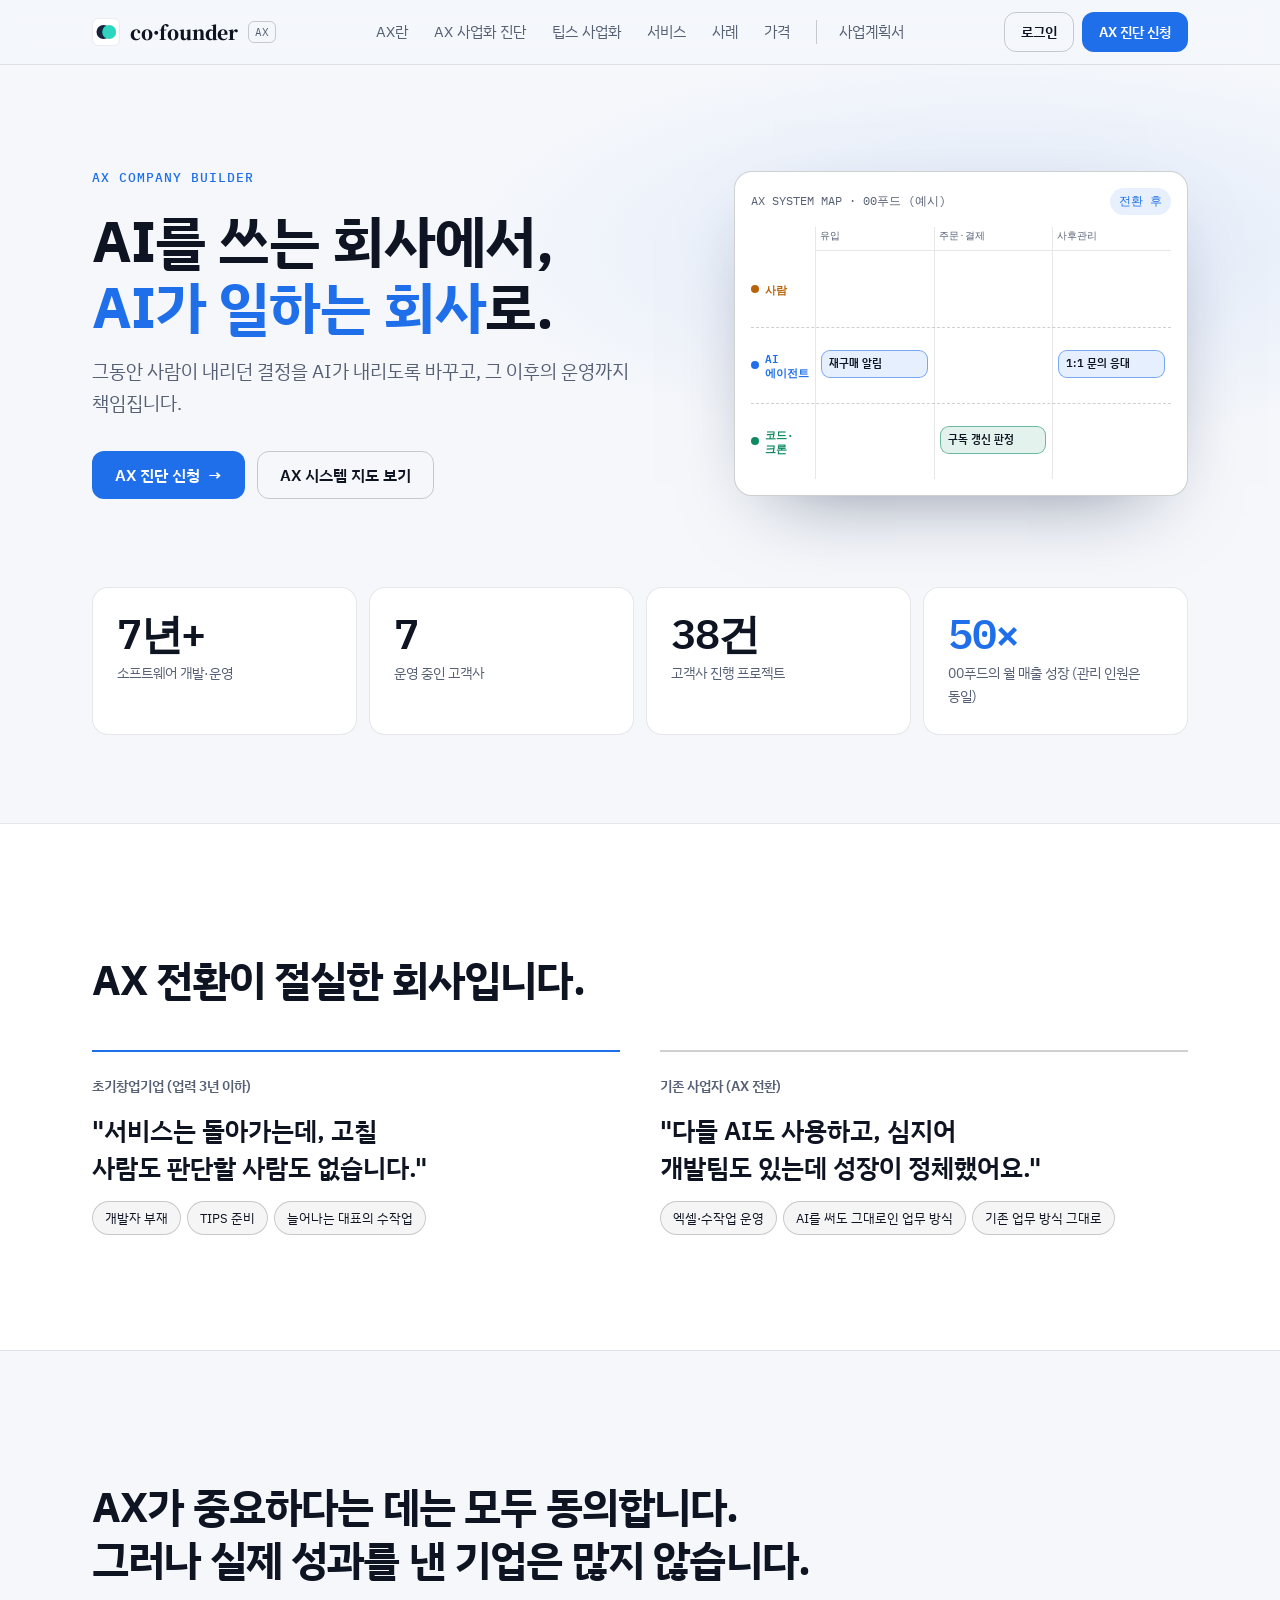
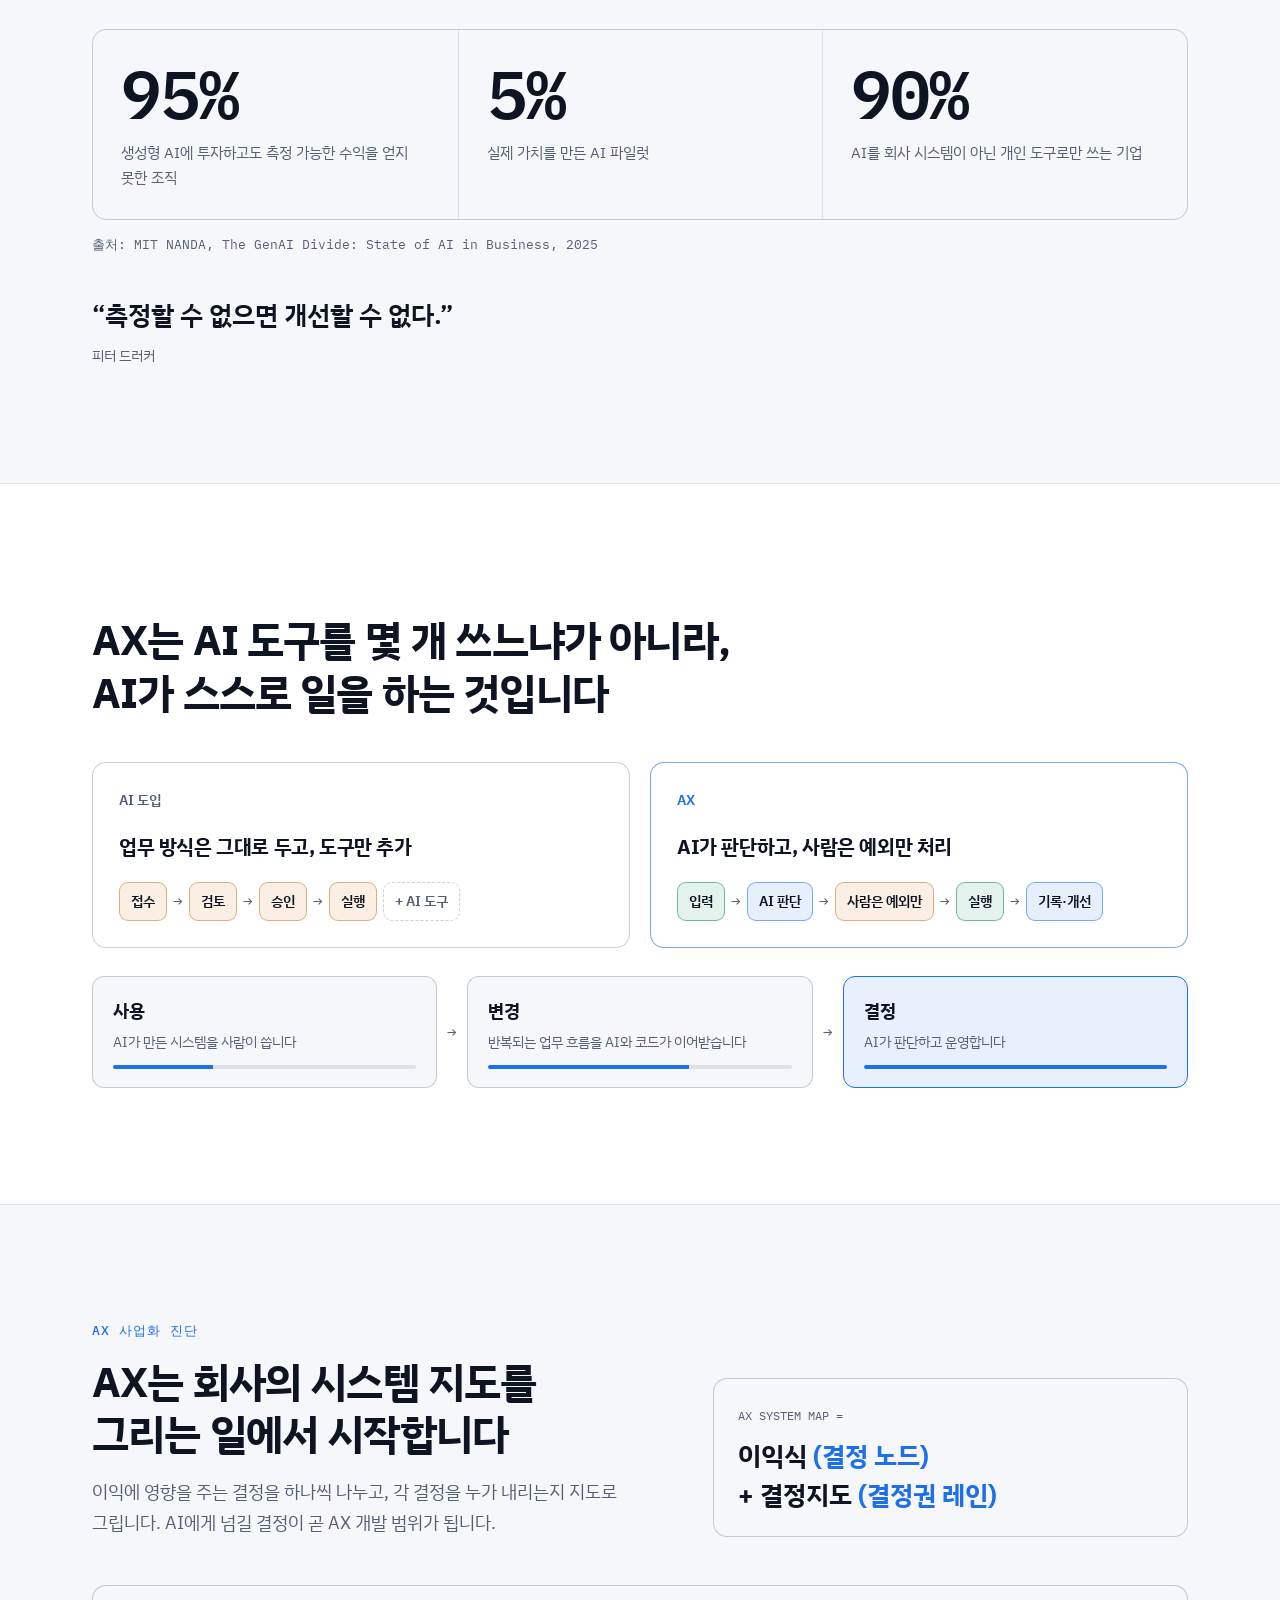
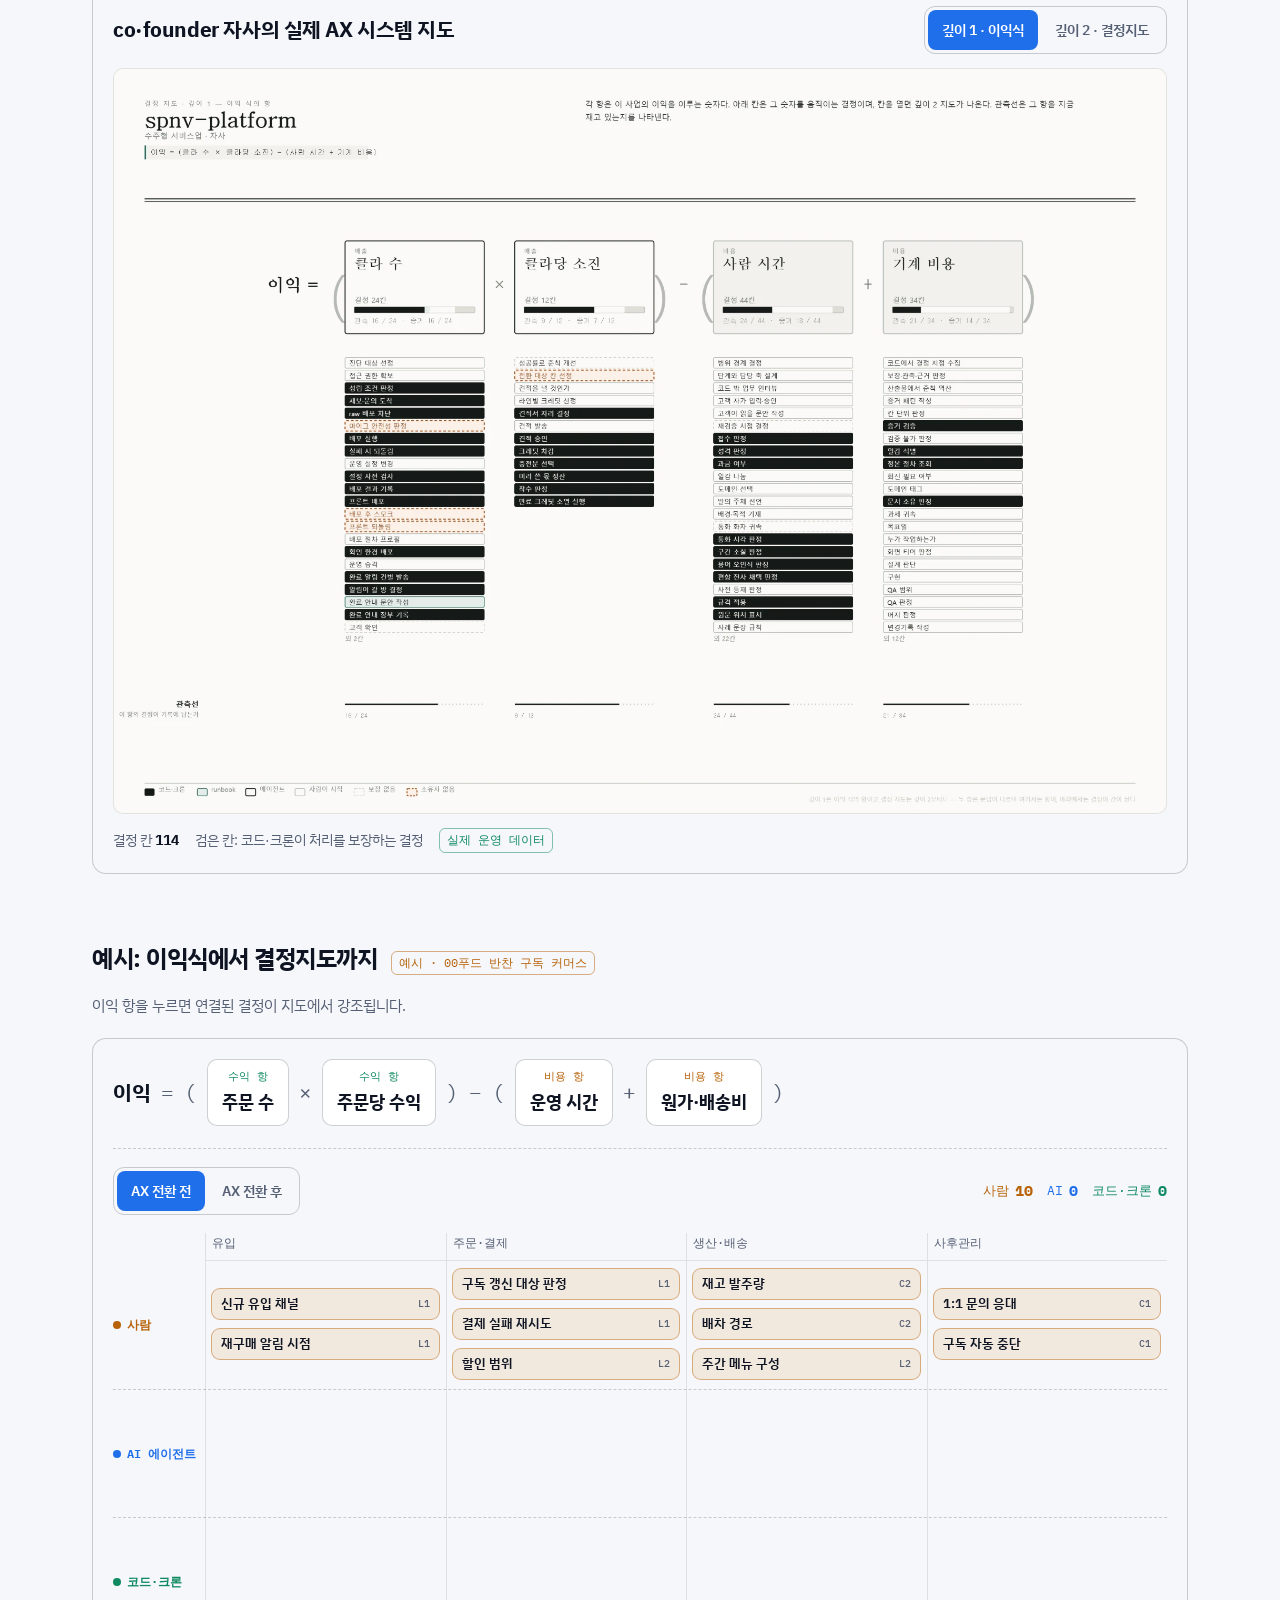
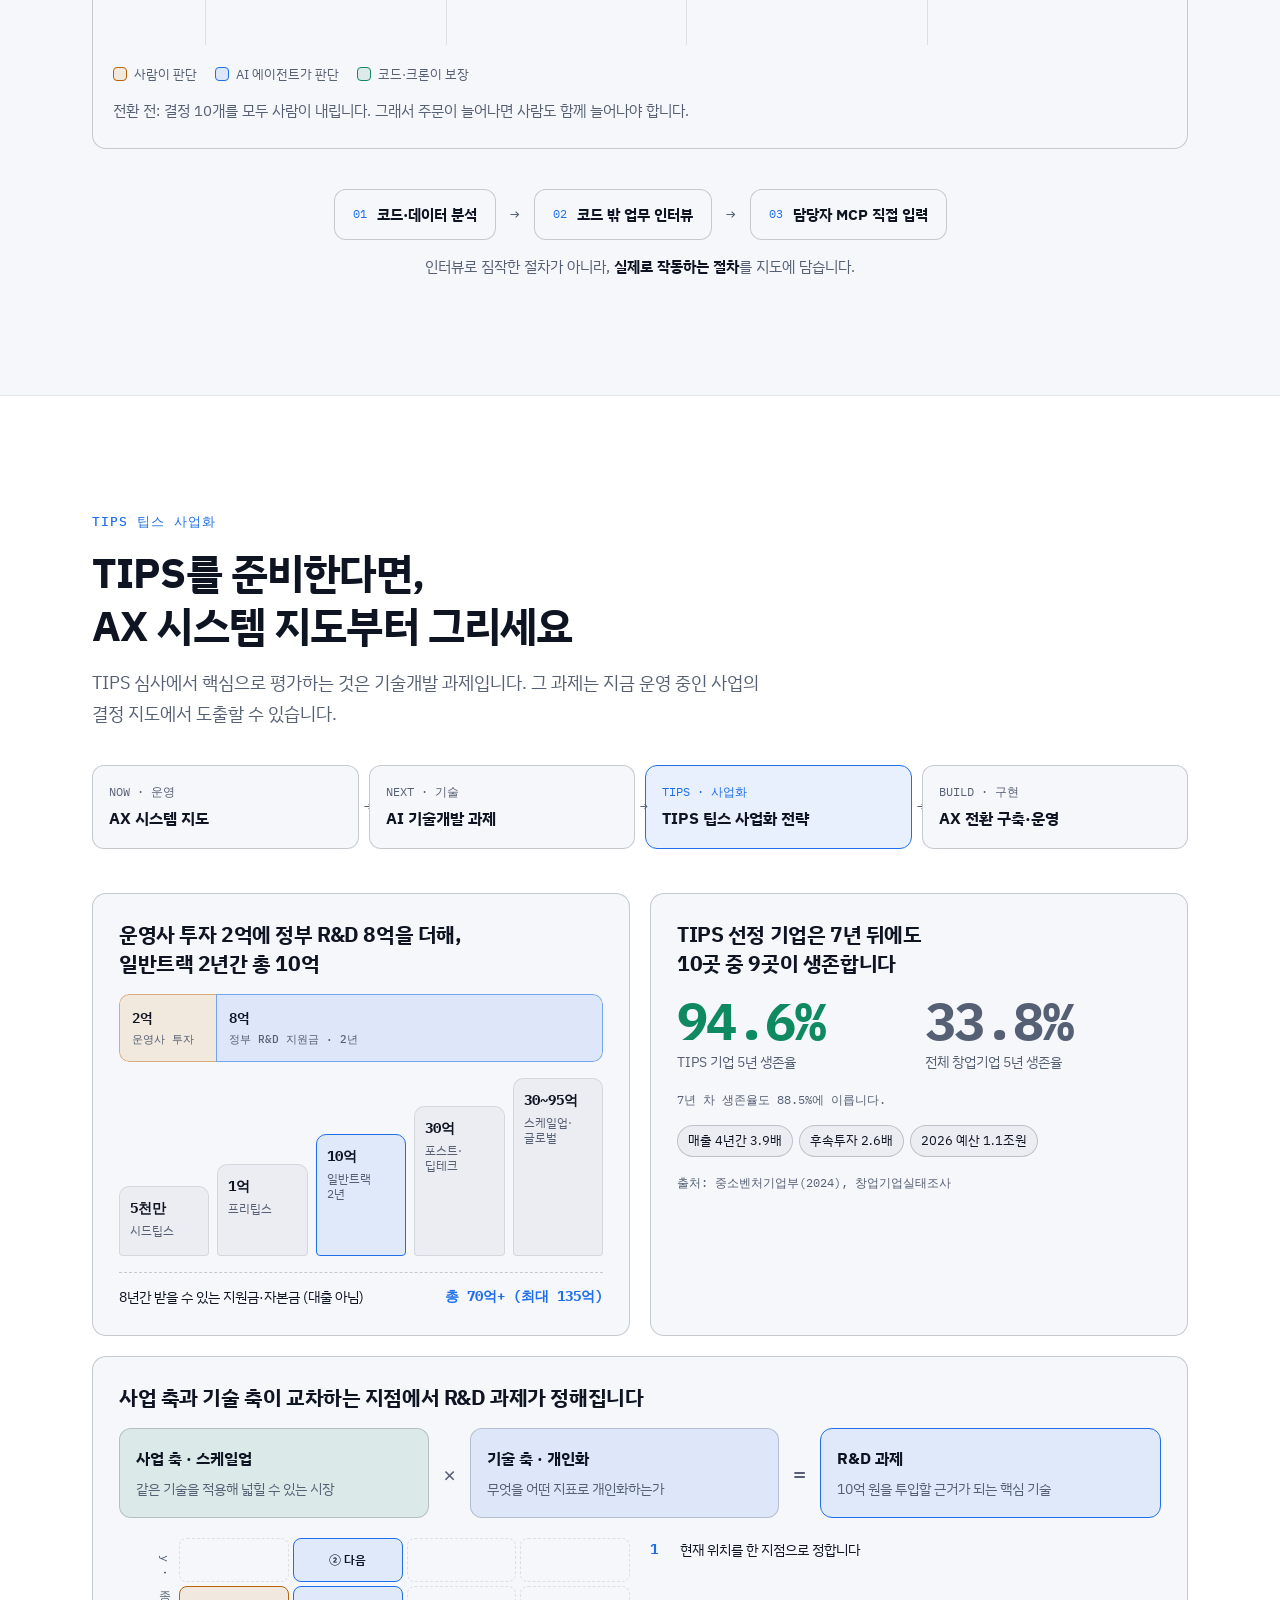
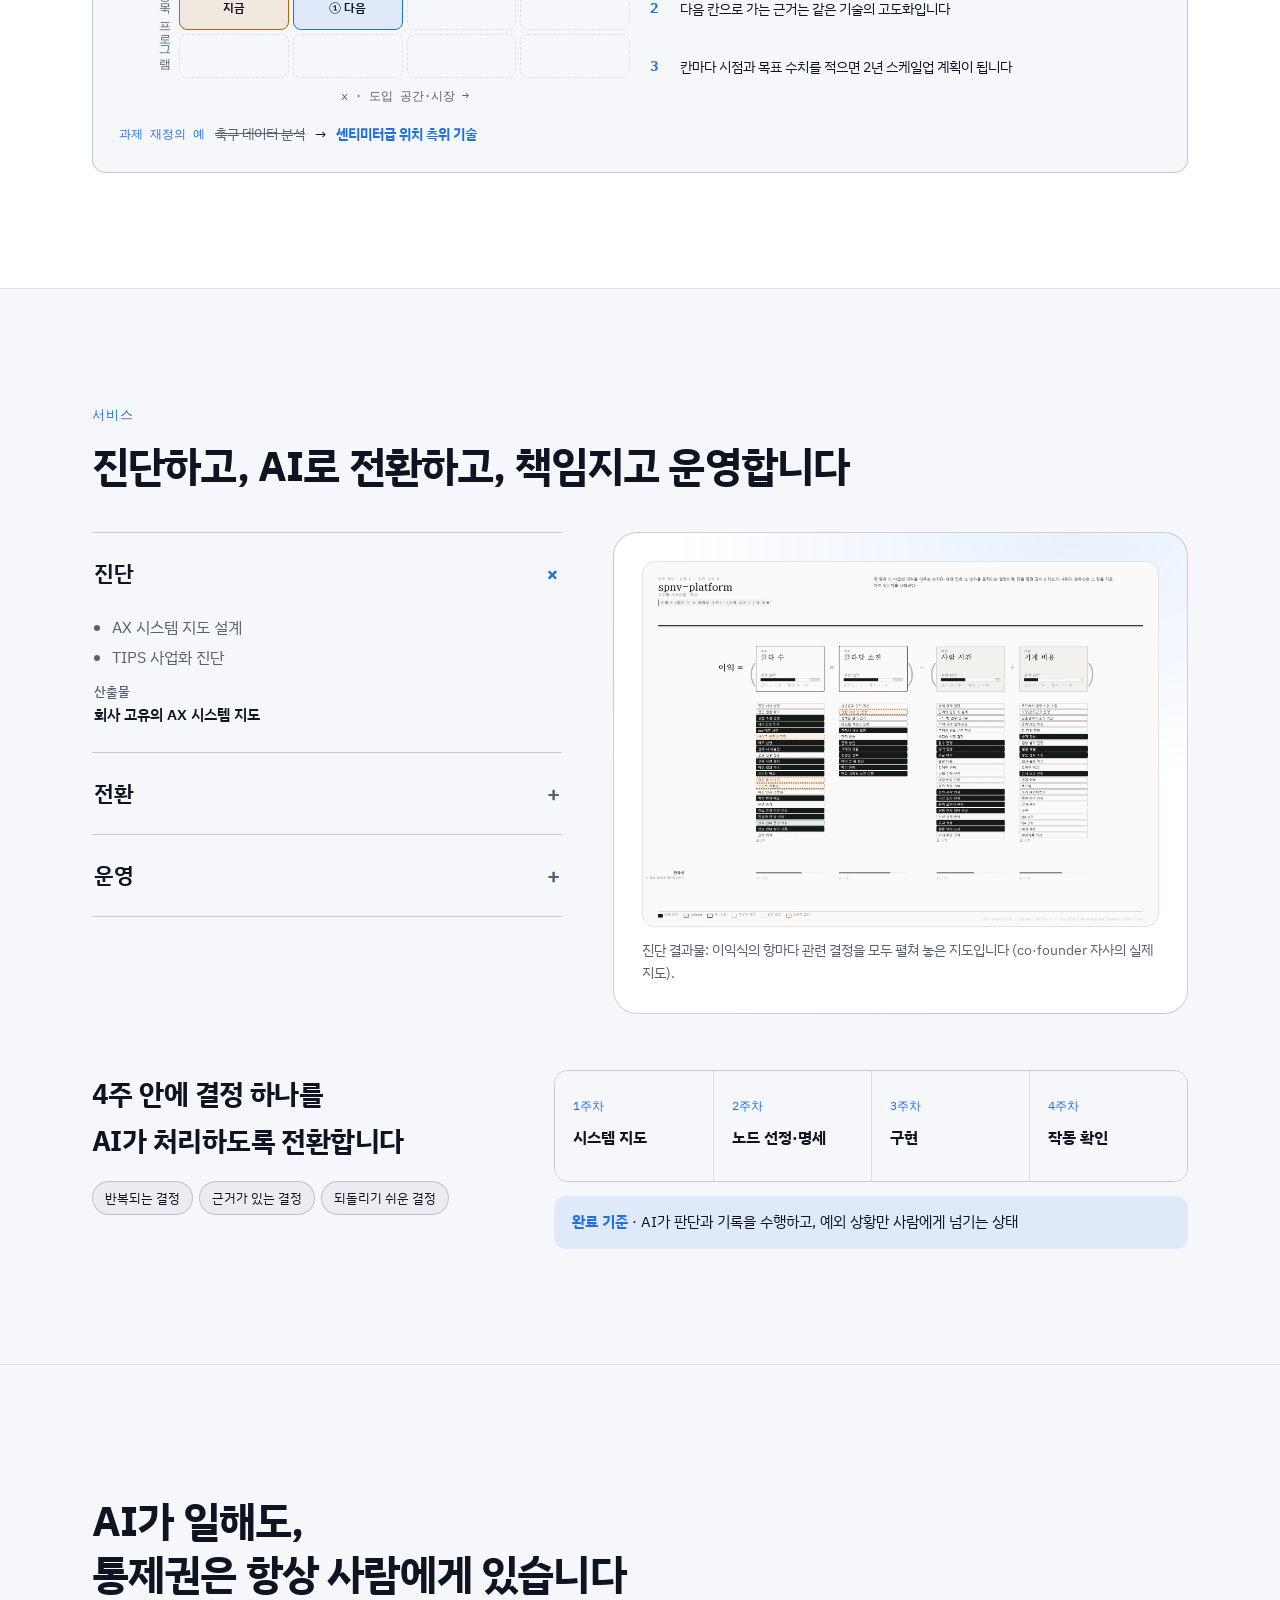
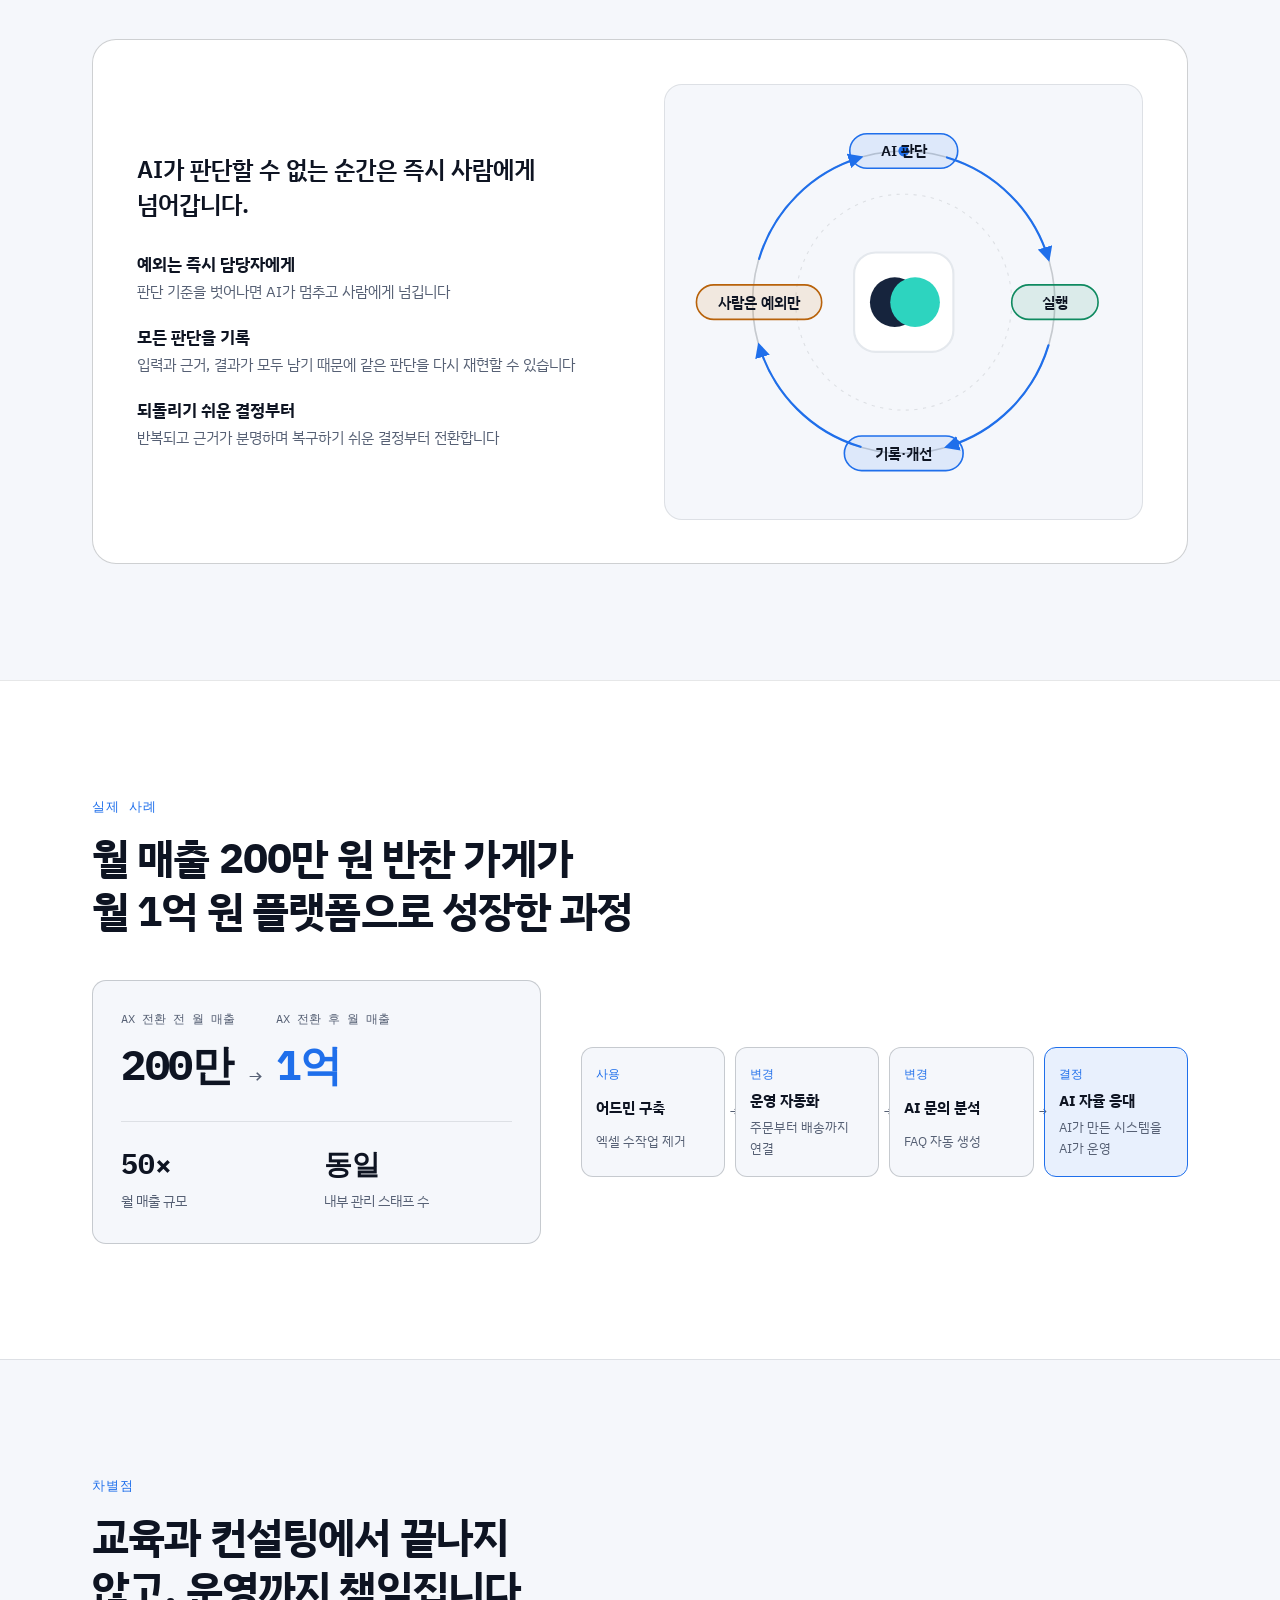
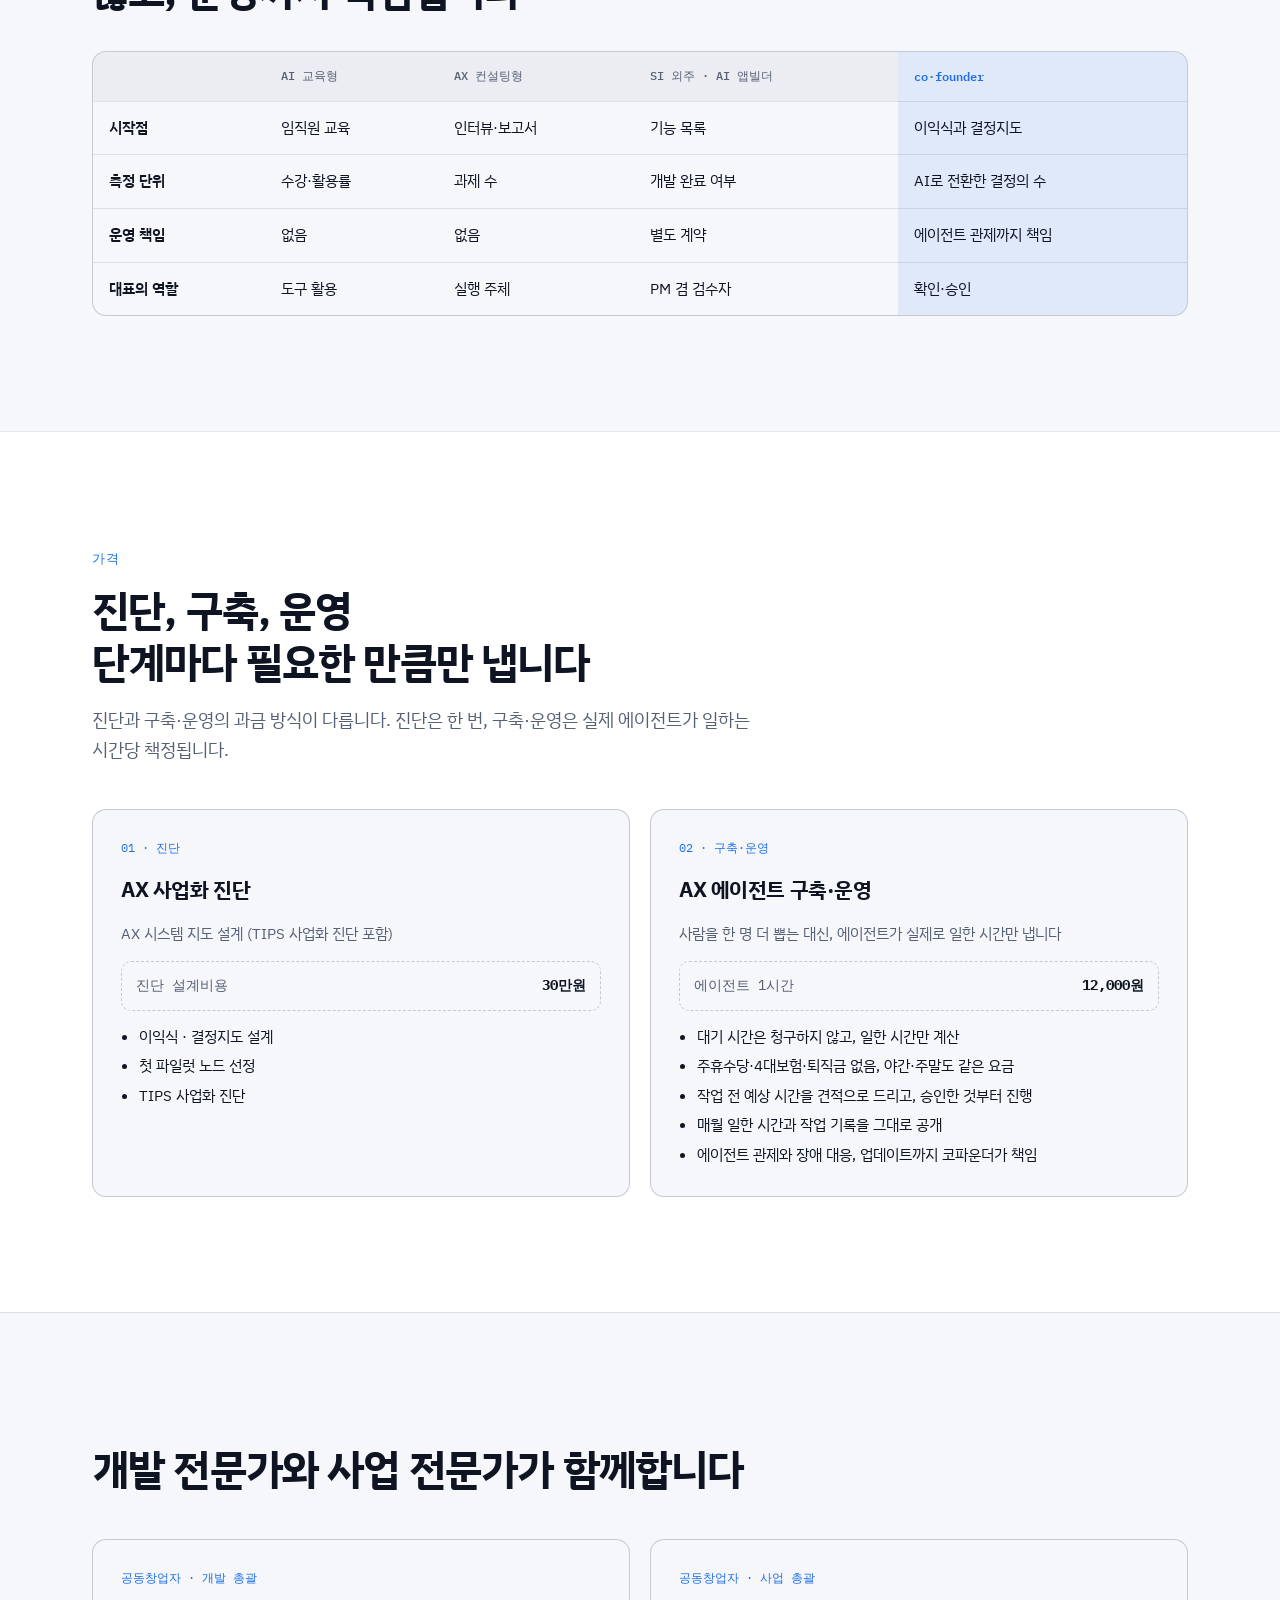
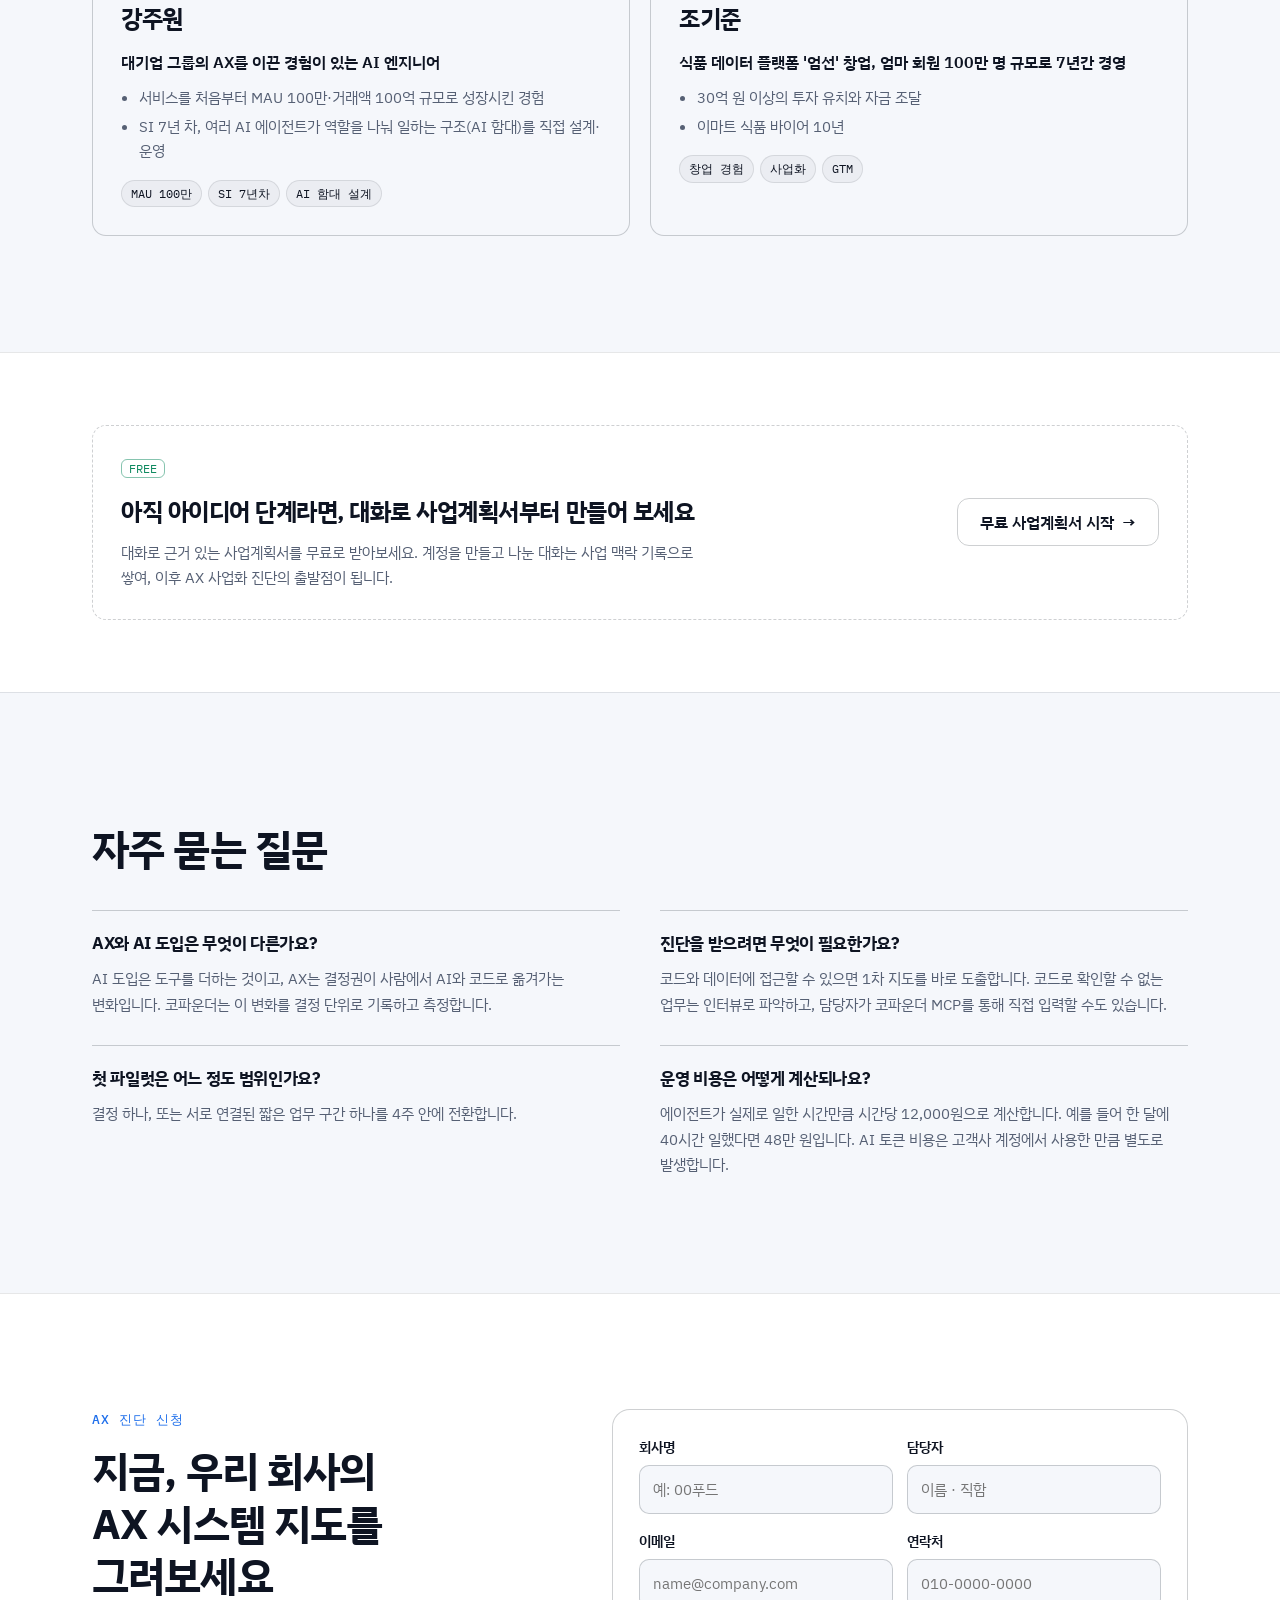
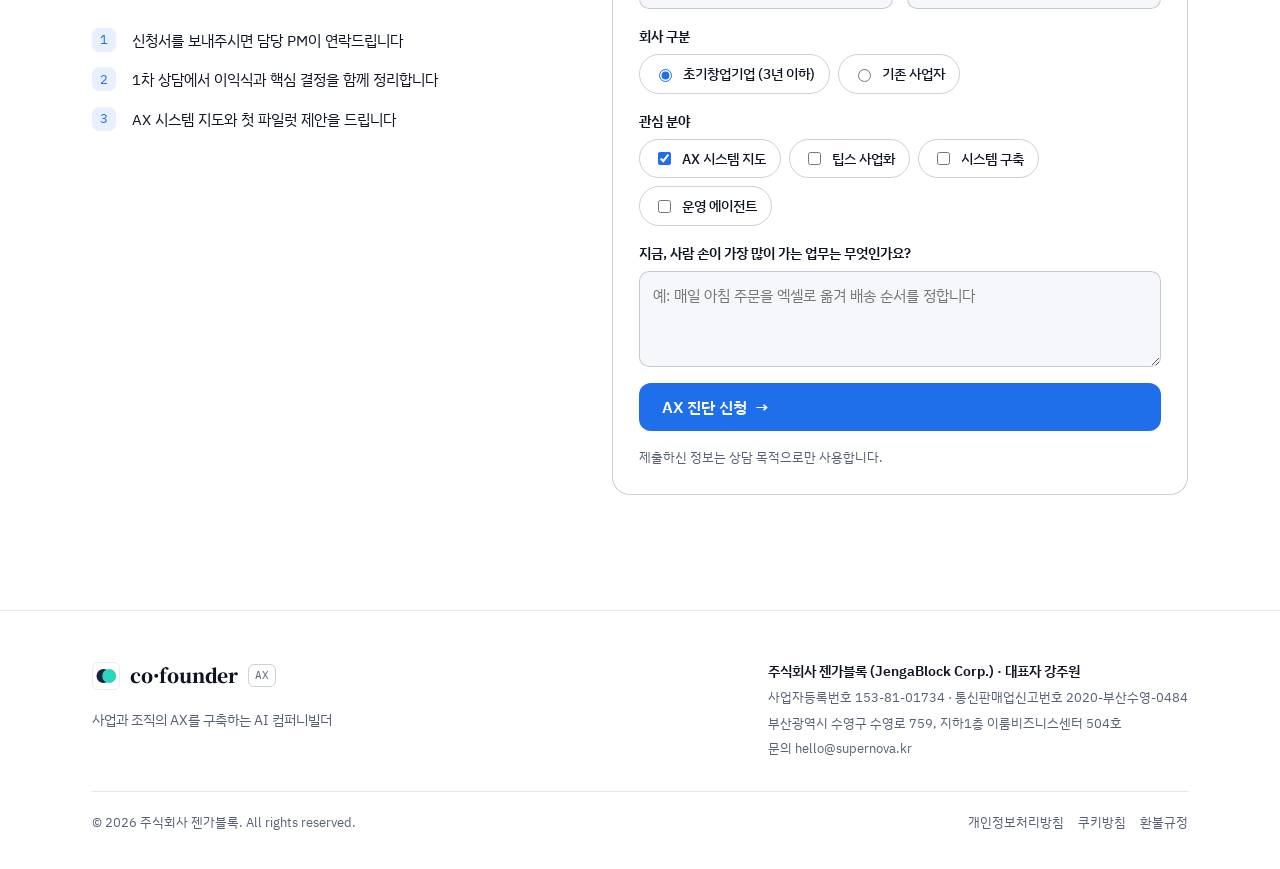
==== commit c7db08e3: "가격 카드에 에이전트 관제·장애 대응·업데이트 책임 한 줄 추가 Co-Authored-By: Claude Opus 5.5 <noreply@anthropic.com> Claude-S" ====
--- a/index.html
+++ b/index.html
@@ -1262,7 +1262,7 @@
         <h3>AX 에이전트 구축·운영</h3>
         <p class="how">사람을 한 명 더 뽑는 대신, 에이전트가 실제로 일한 시간만 냅니다</p>
         <div class="amt"><span>에이전트 1시간</span><strong>12,000원</strong></div>
-        <ul><li>대기 시간은 청구하지 않고, 일한 시간만 계산</li><li>주휴수당·4대보험·퇴직금 없음, 야간·주말도 같은 요금</li><li>작업 전 예상 시간을 견적으로 드리고, 승인한 것부터 진행</li><li>매월 일한 시간과 작업 기록을 그대로 공개</li></ul>
+        <ul><li>대기 시간은 청구하지 않고, 일한 시간만 계산</li><li>주휴수당·4대보험·퇴직금 없음, 야간·주말도 같은 요금</li><li>작업 전 예상 시간을 견적으로 드리고, 승인한 것부터 진행</li><li>매월 일한 시간과 작업 기록을 그대로 공개</li><li>에이전트 관제와 장애 대응, 업데이트까지 코파운더가 책임</li></ul>
       </article>
     </div>
   </div>
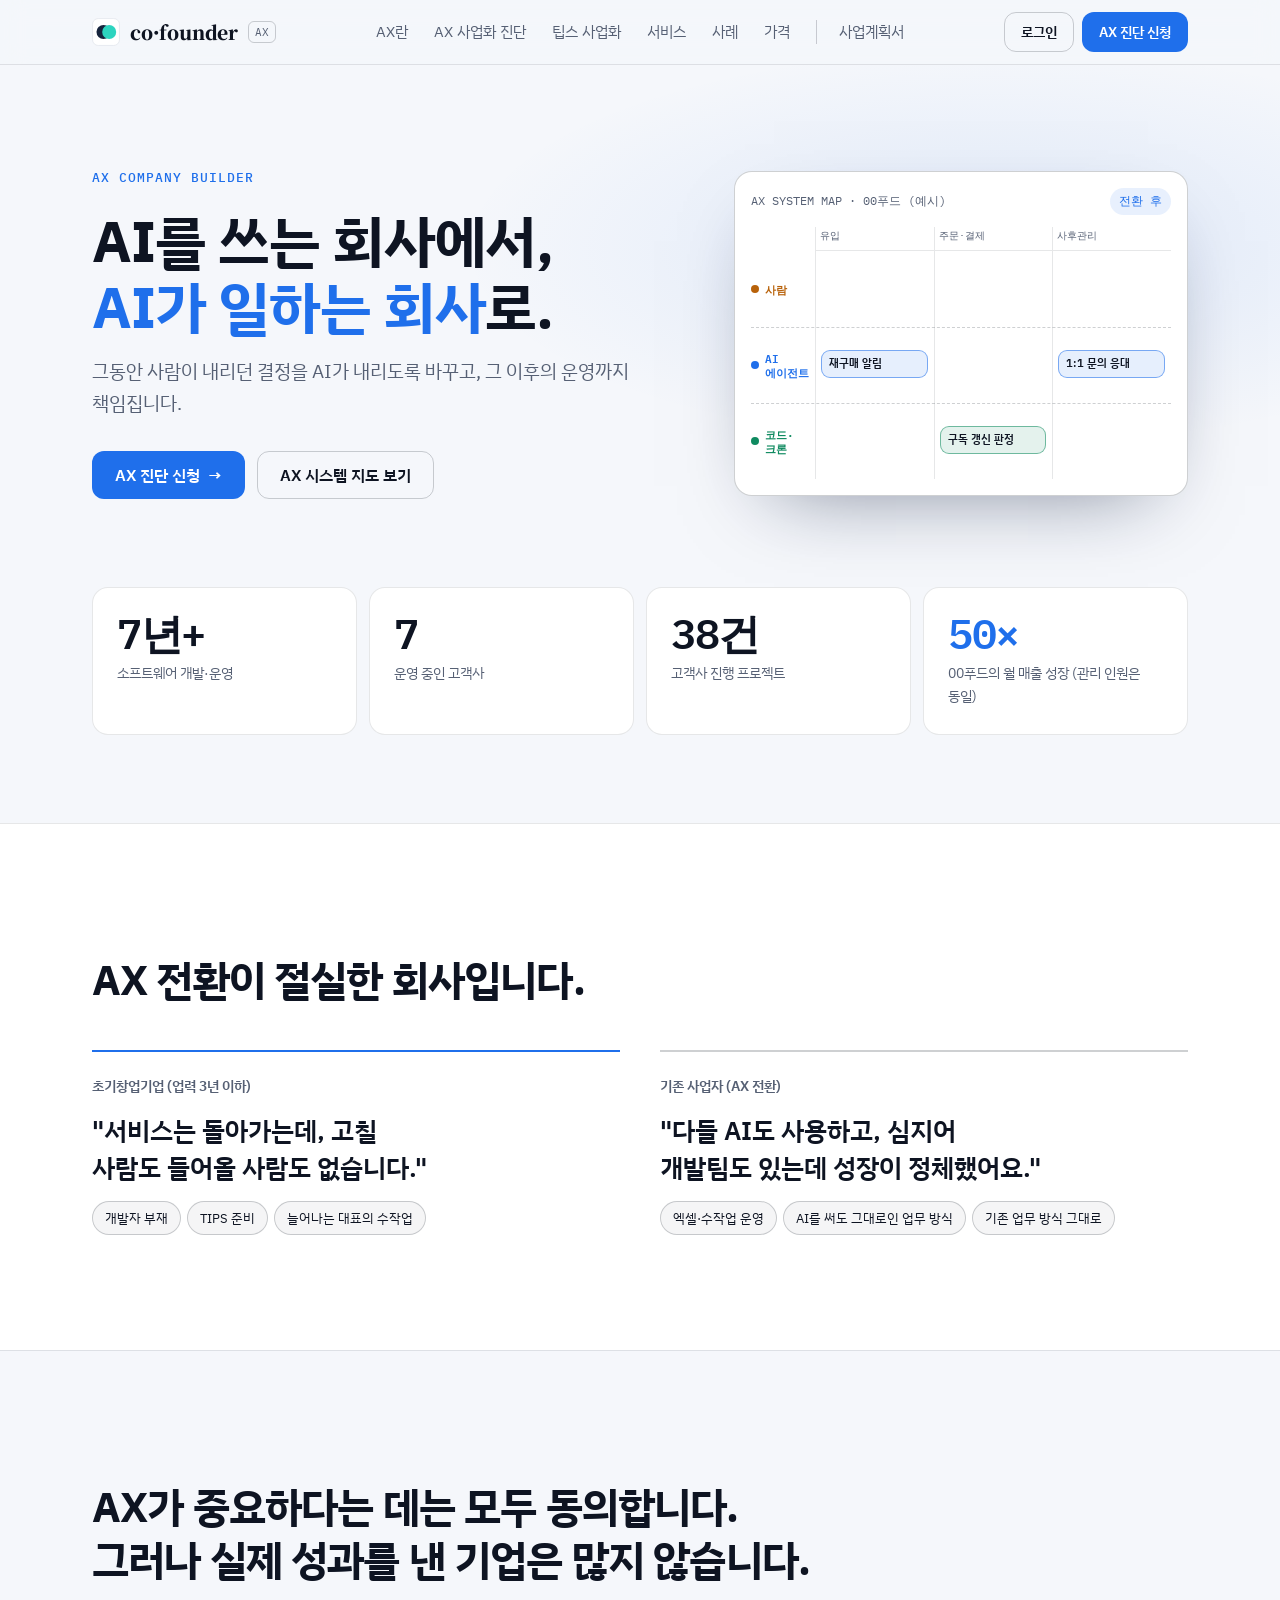
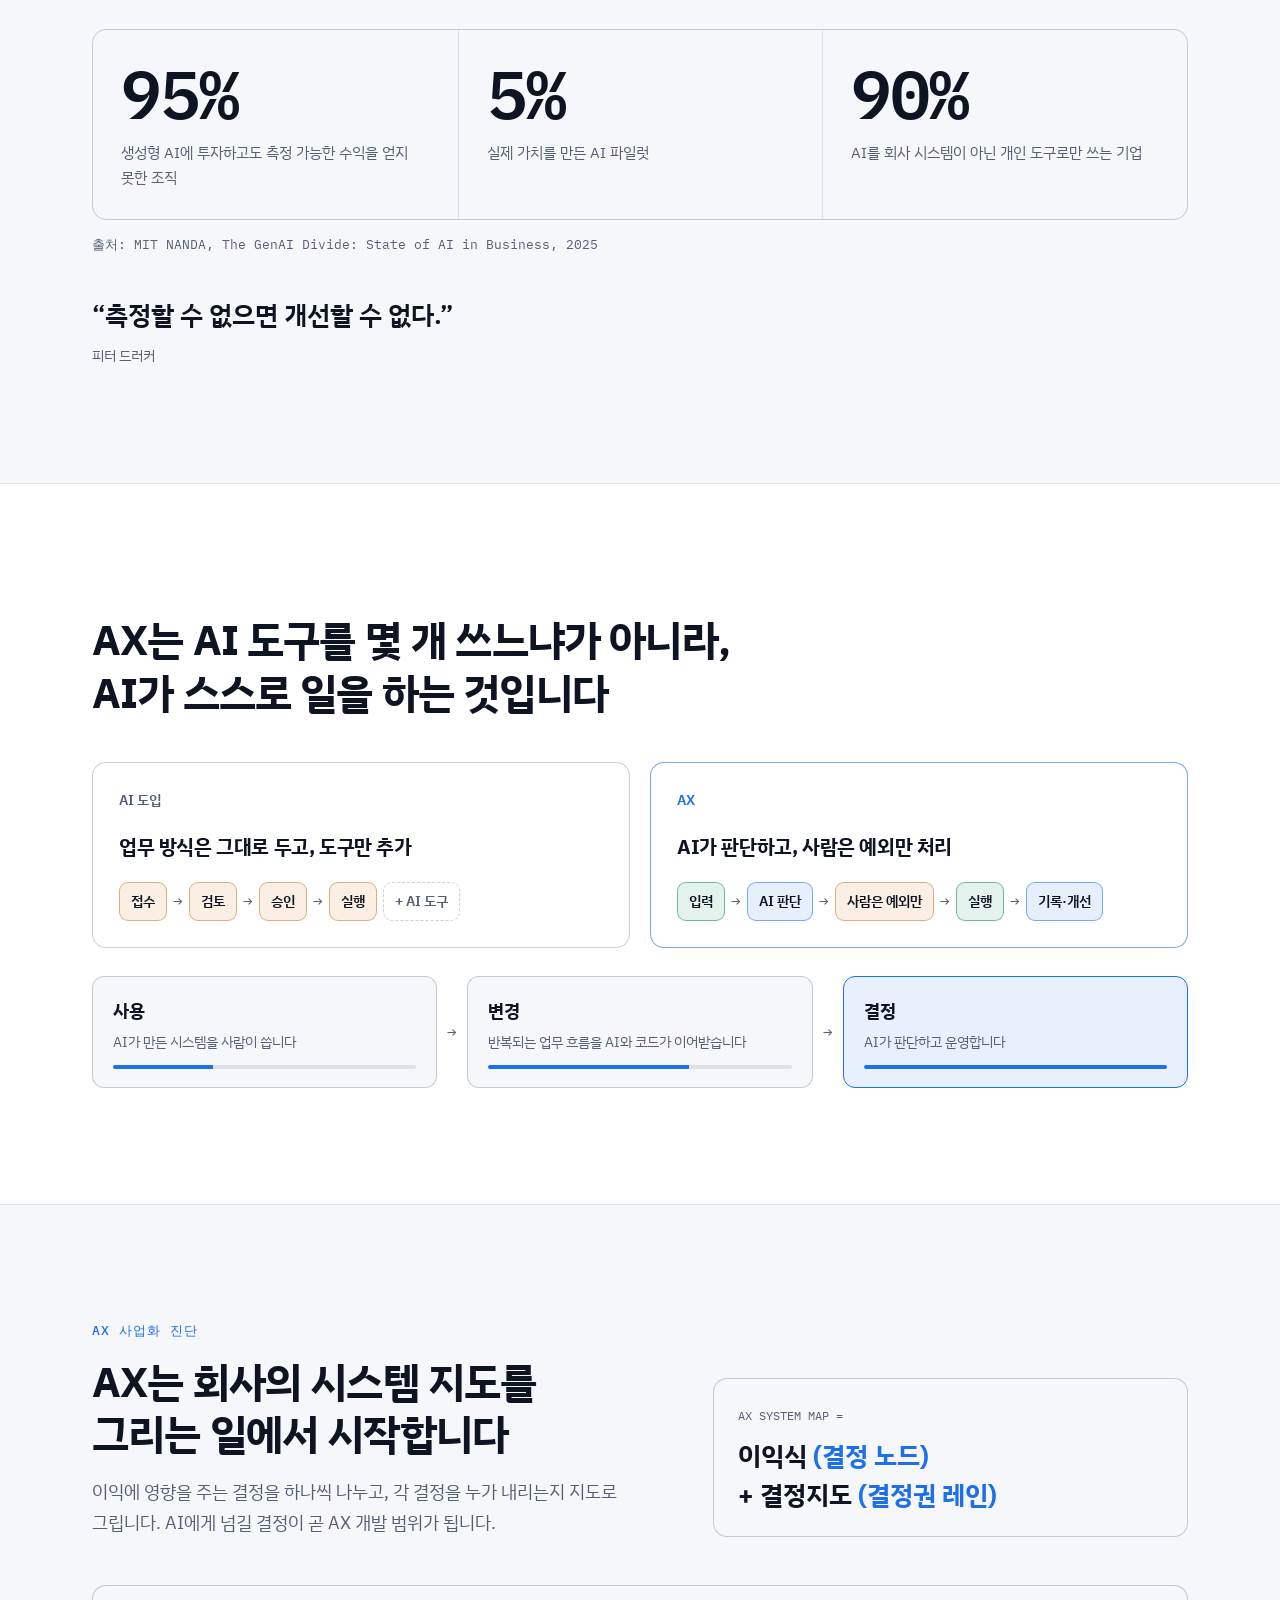
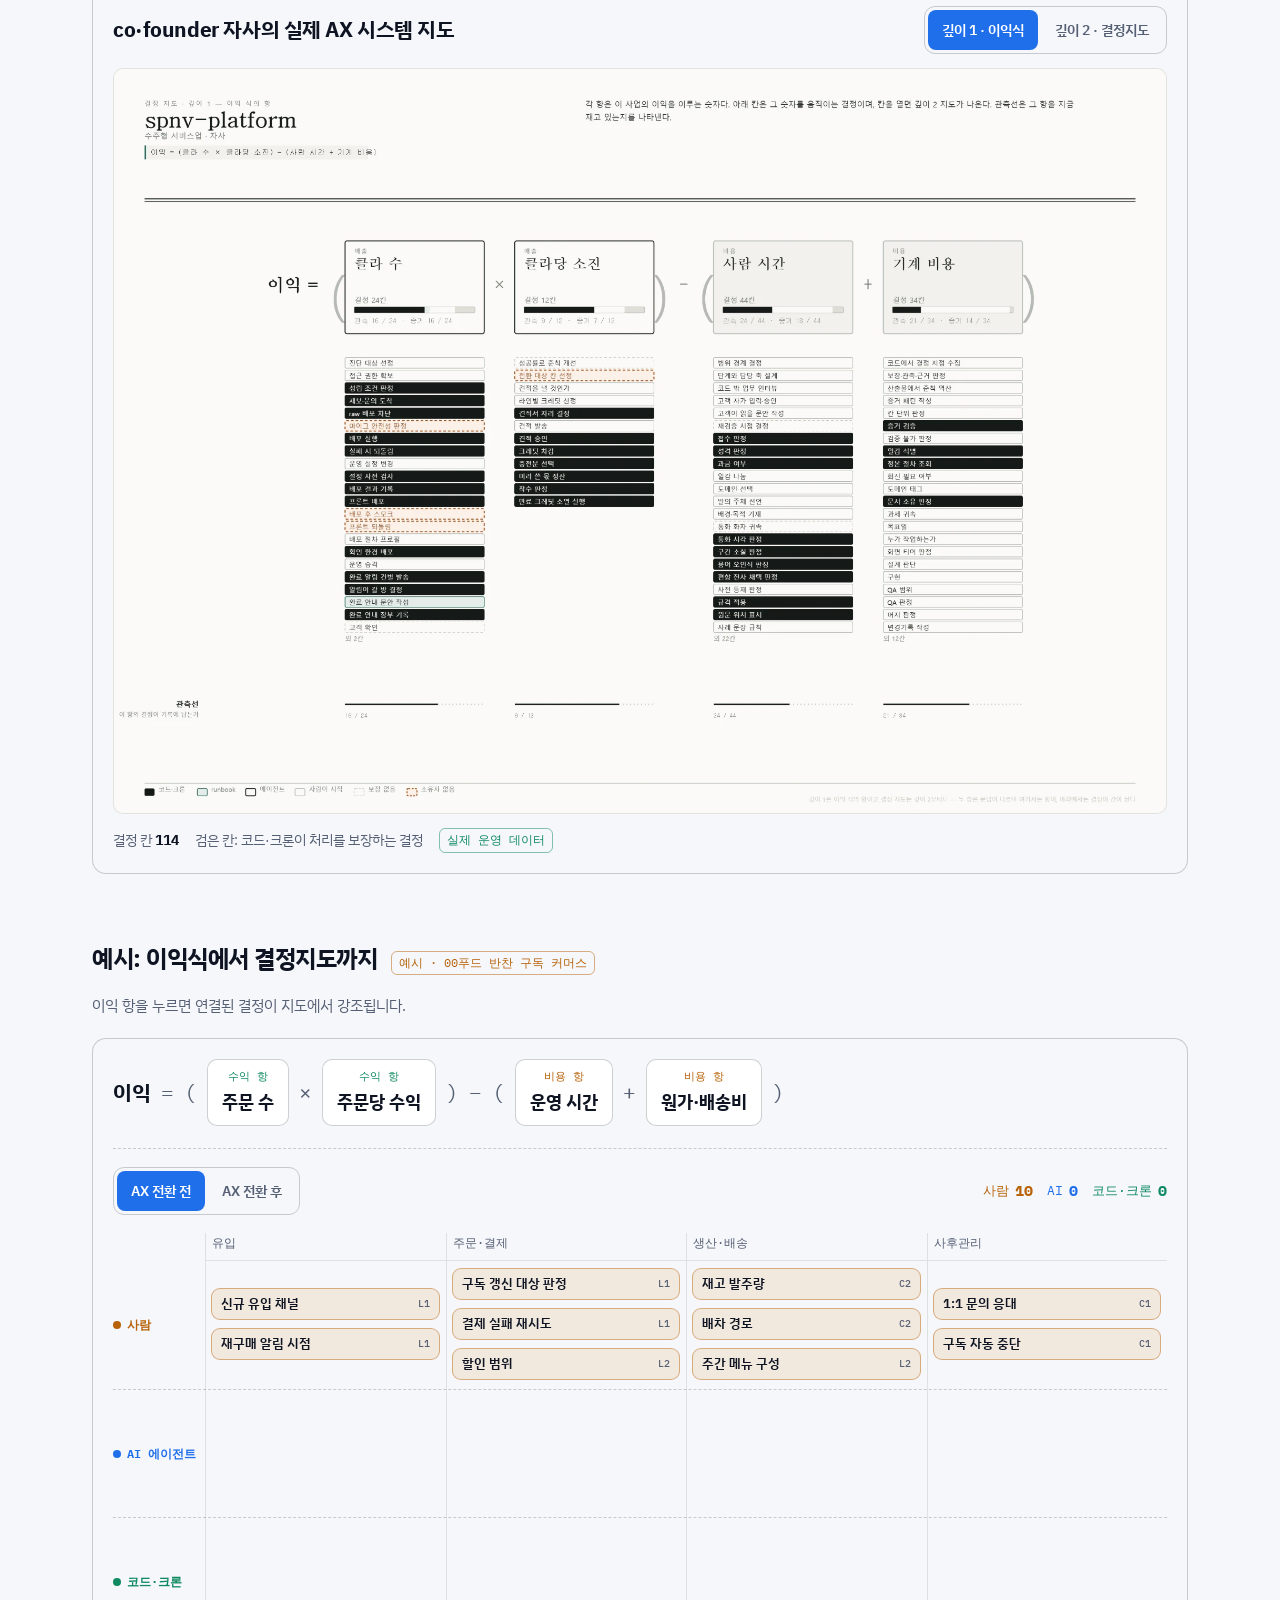
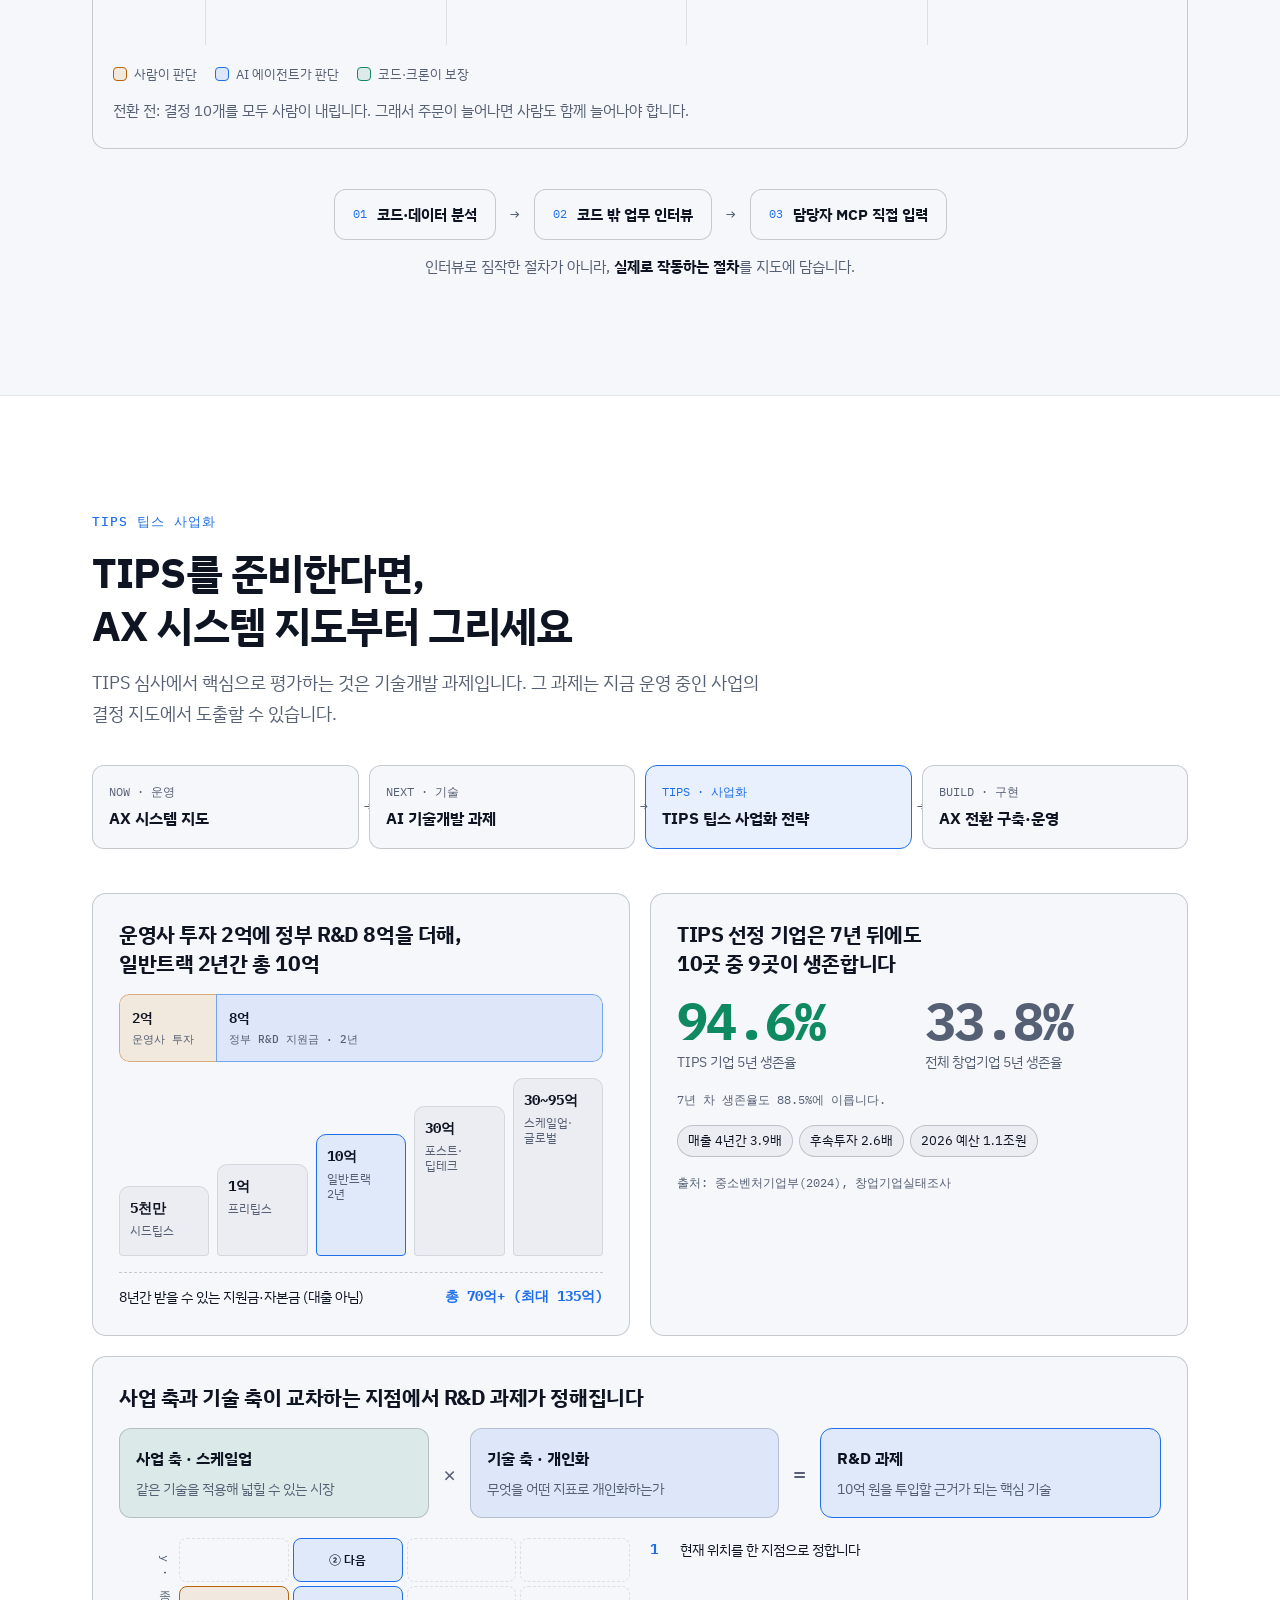
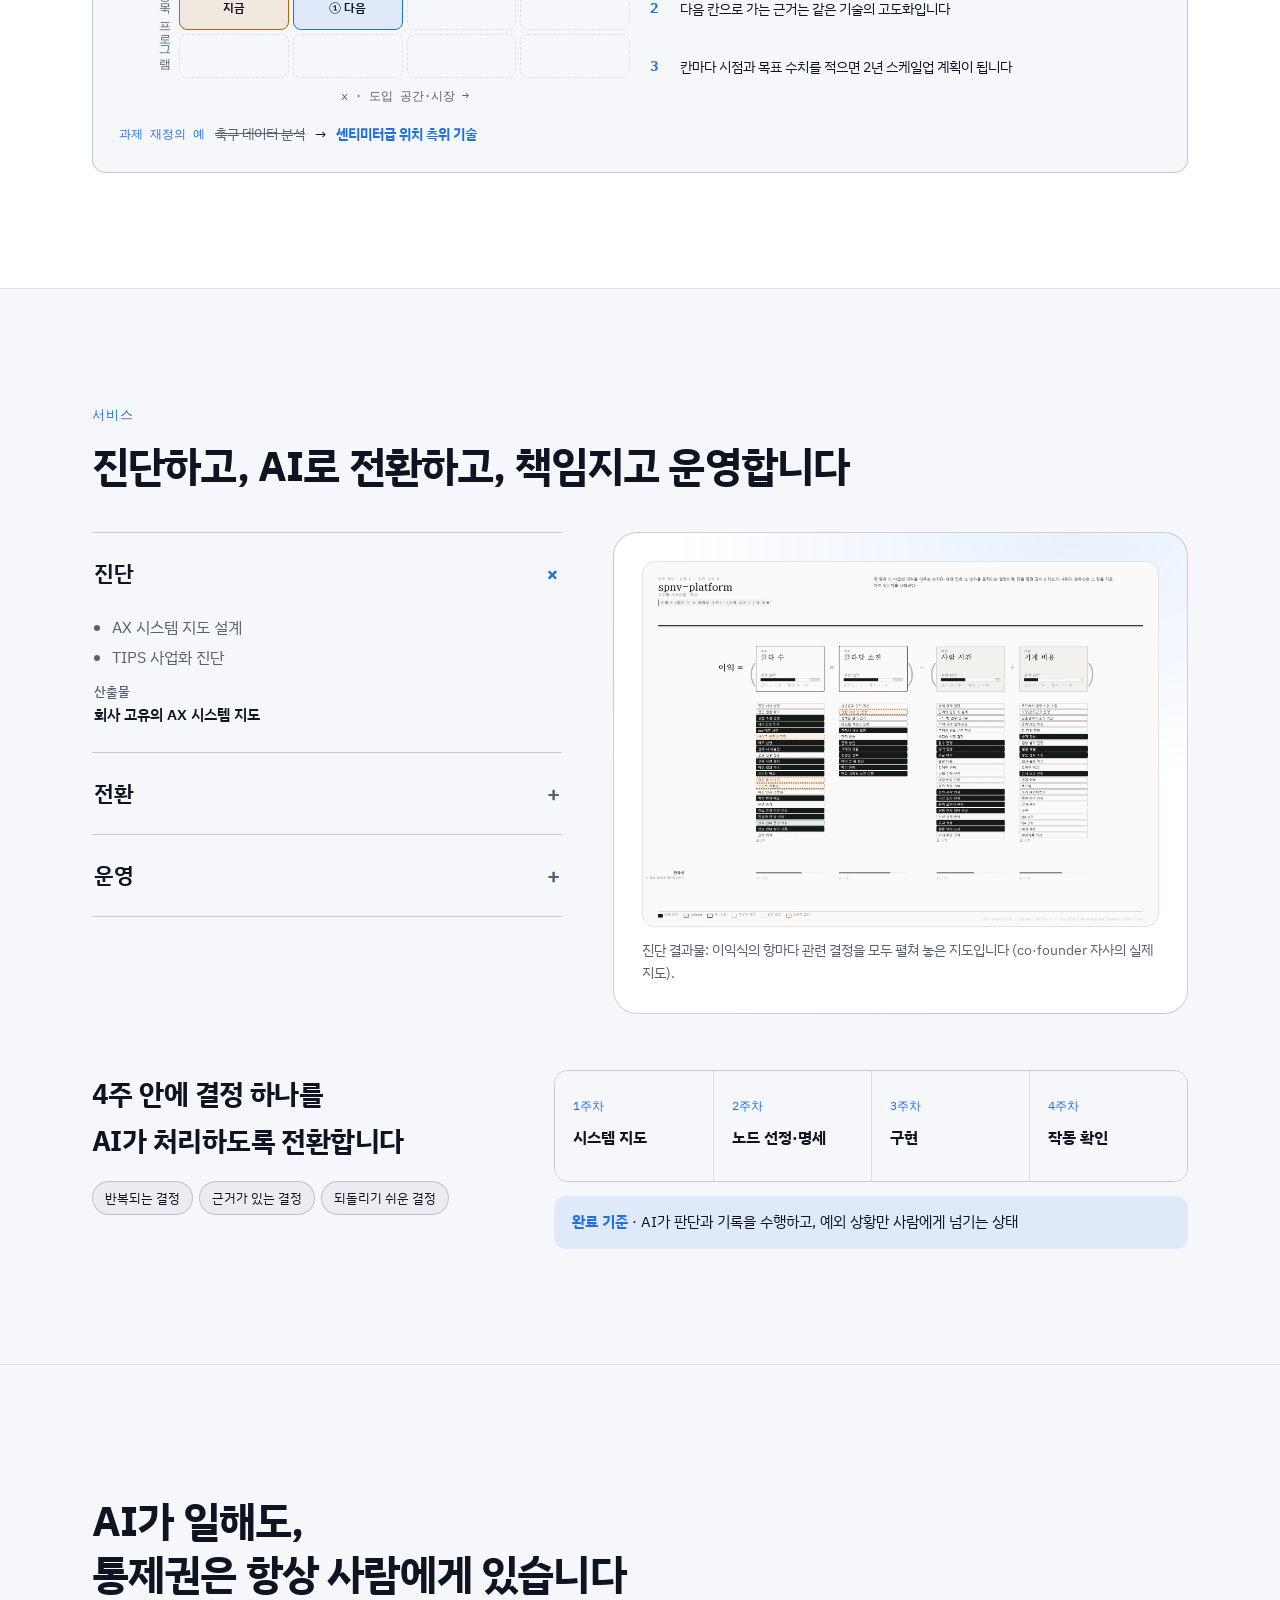
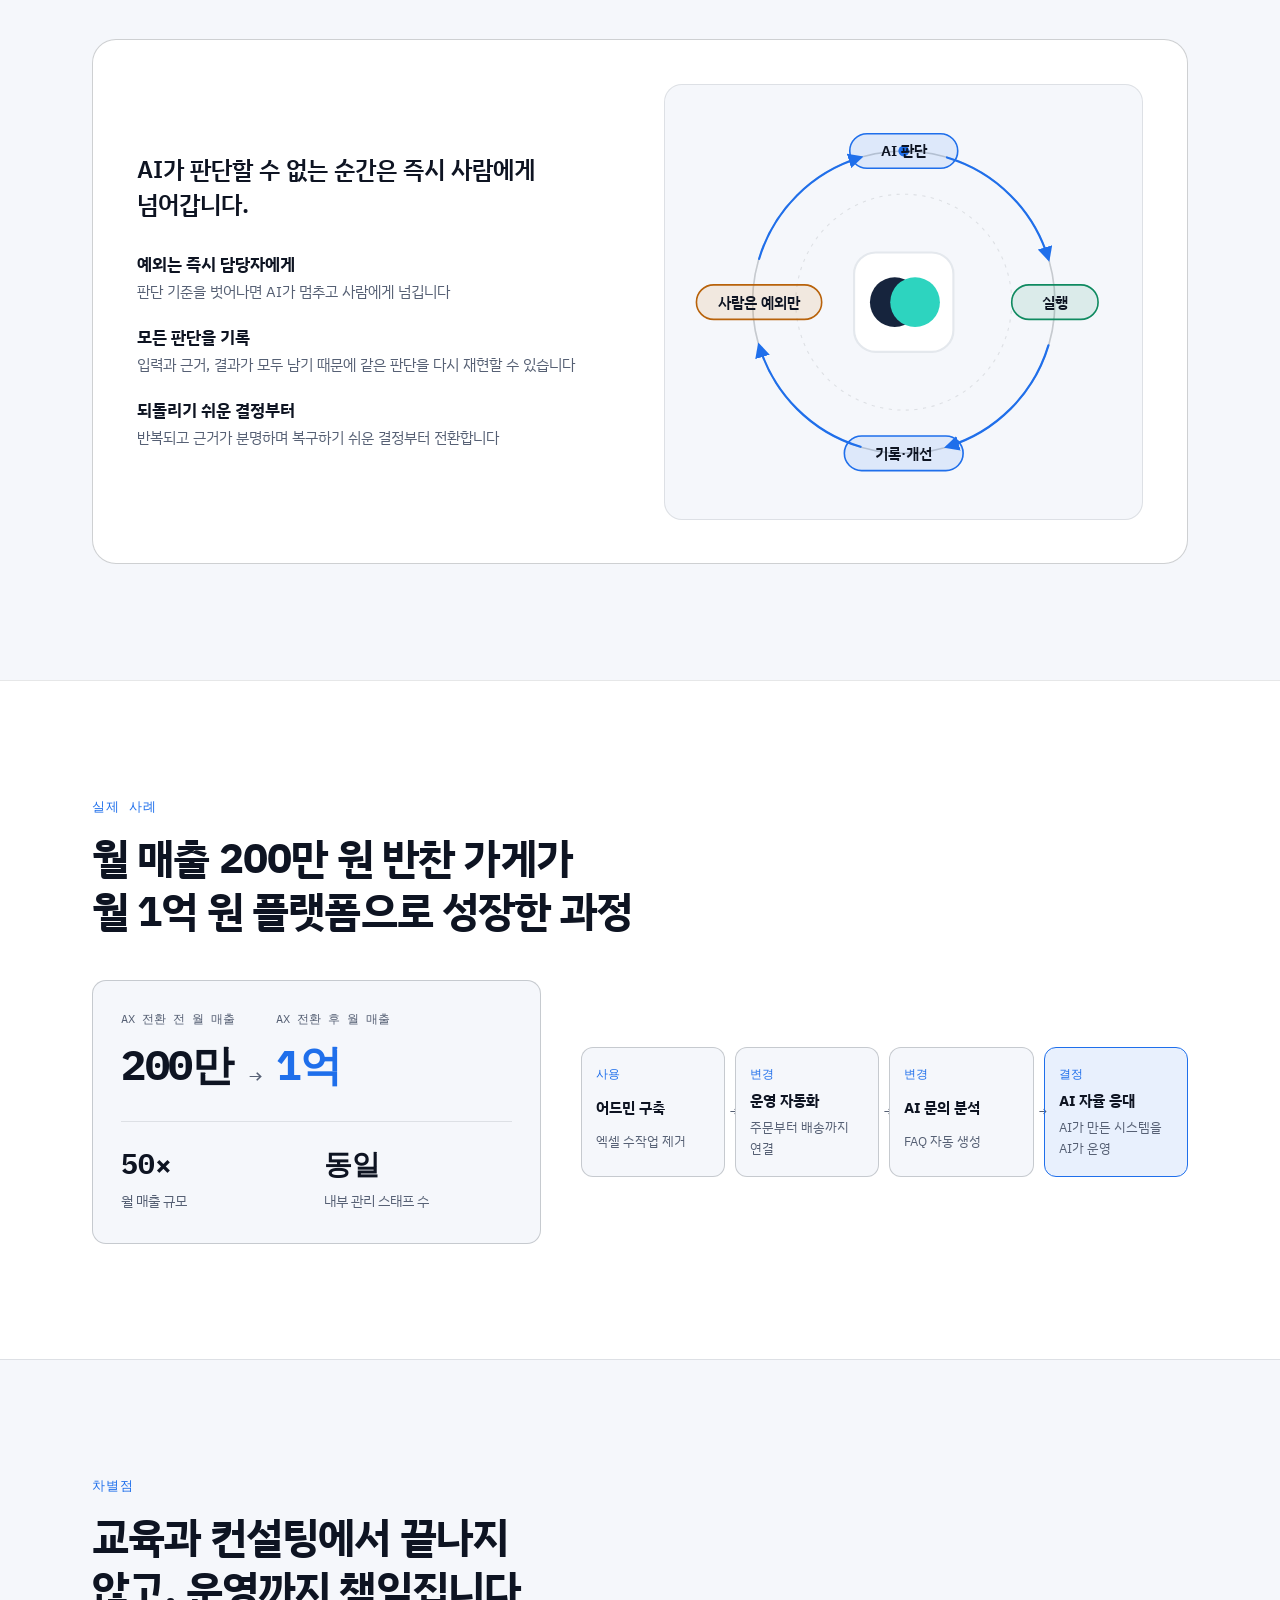
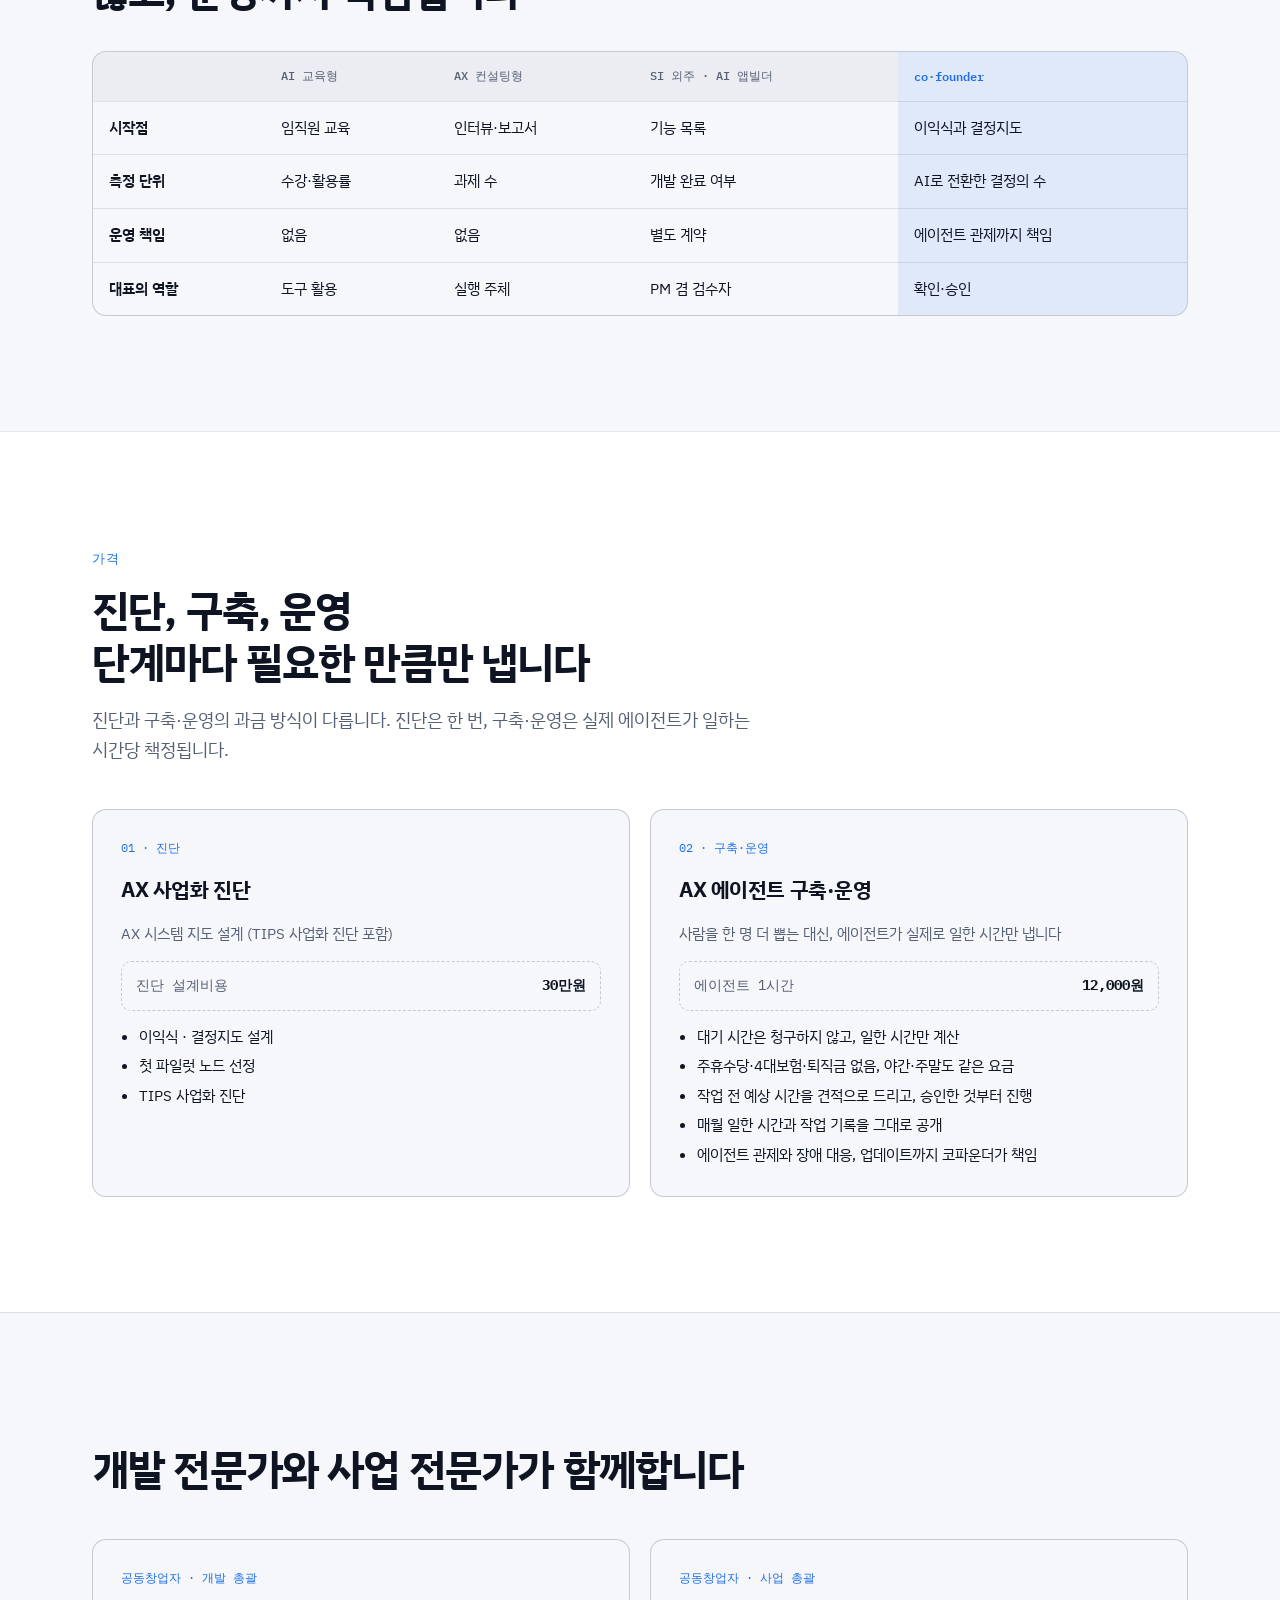
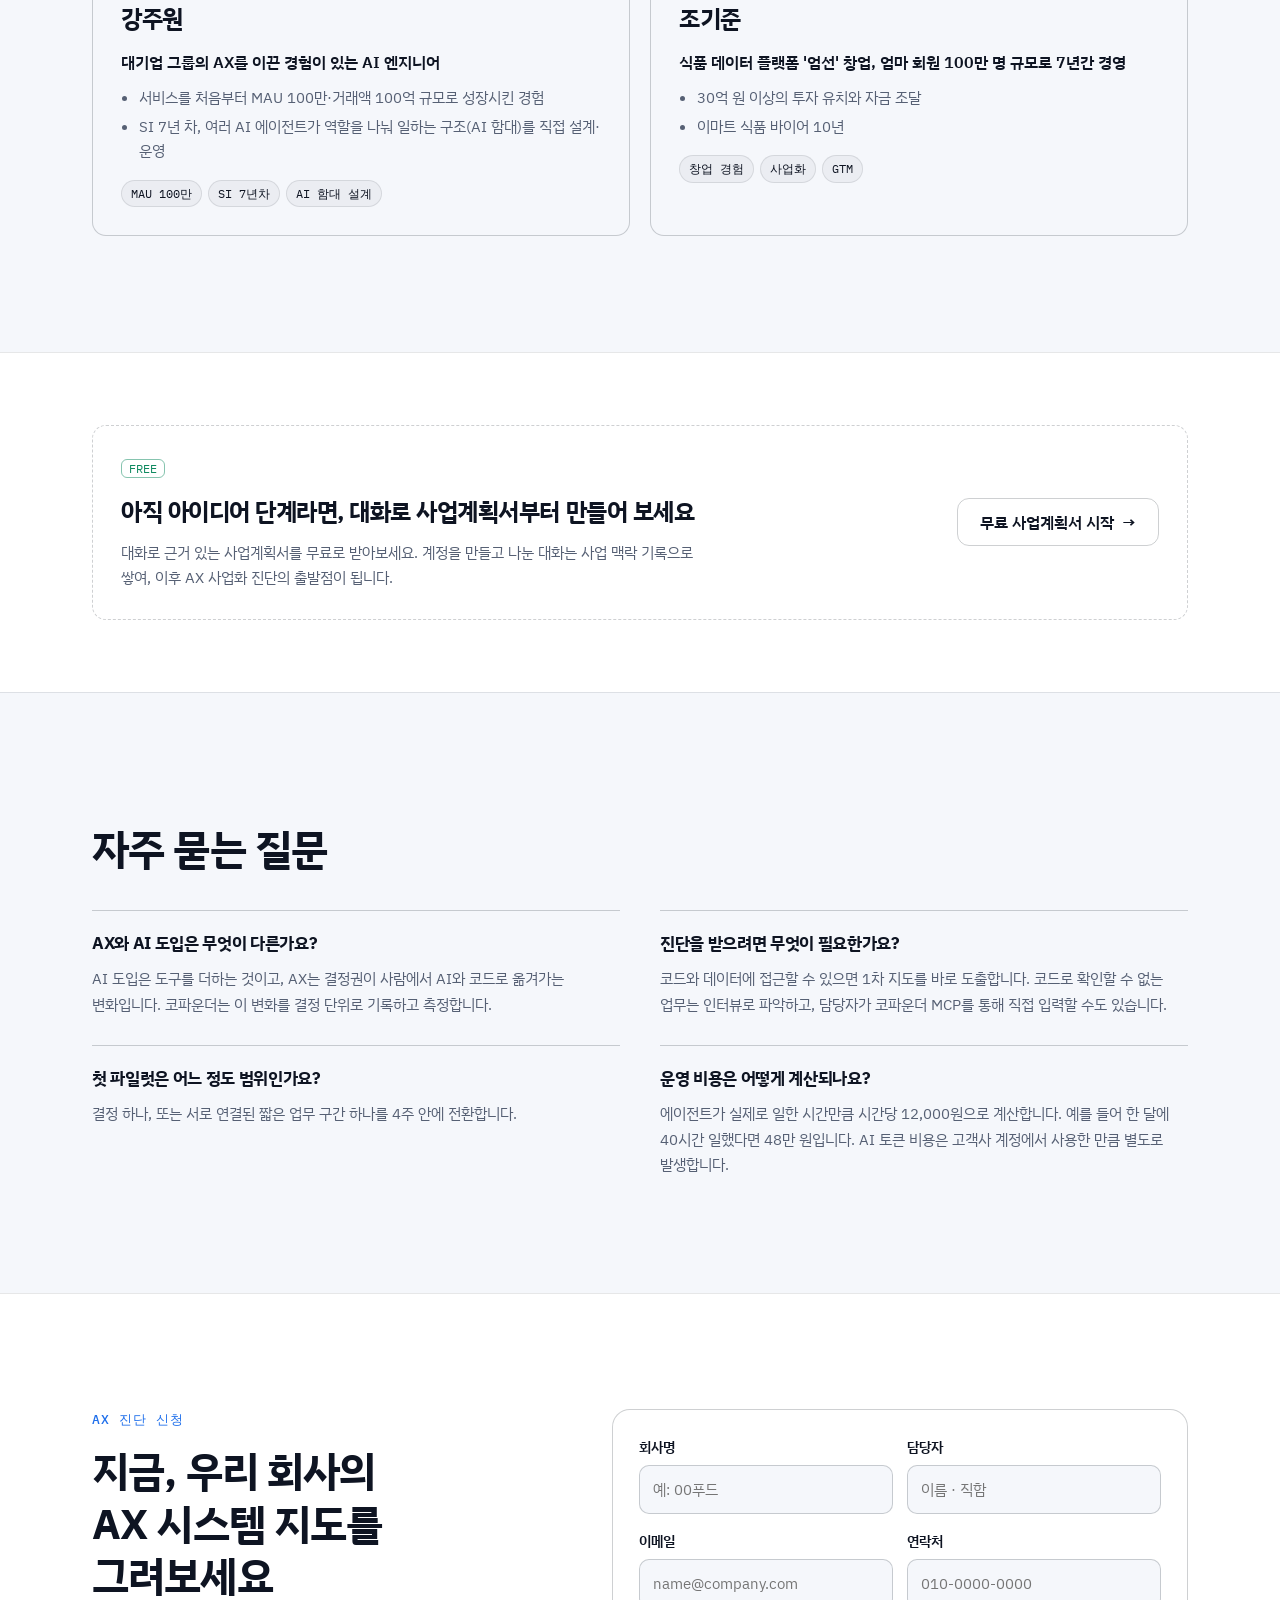
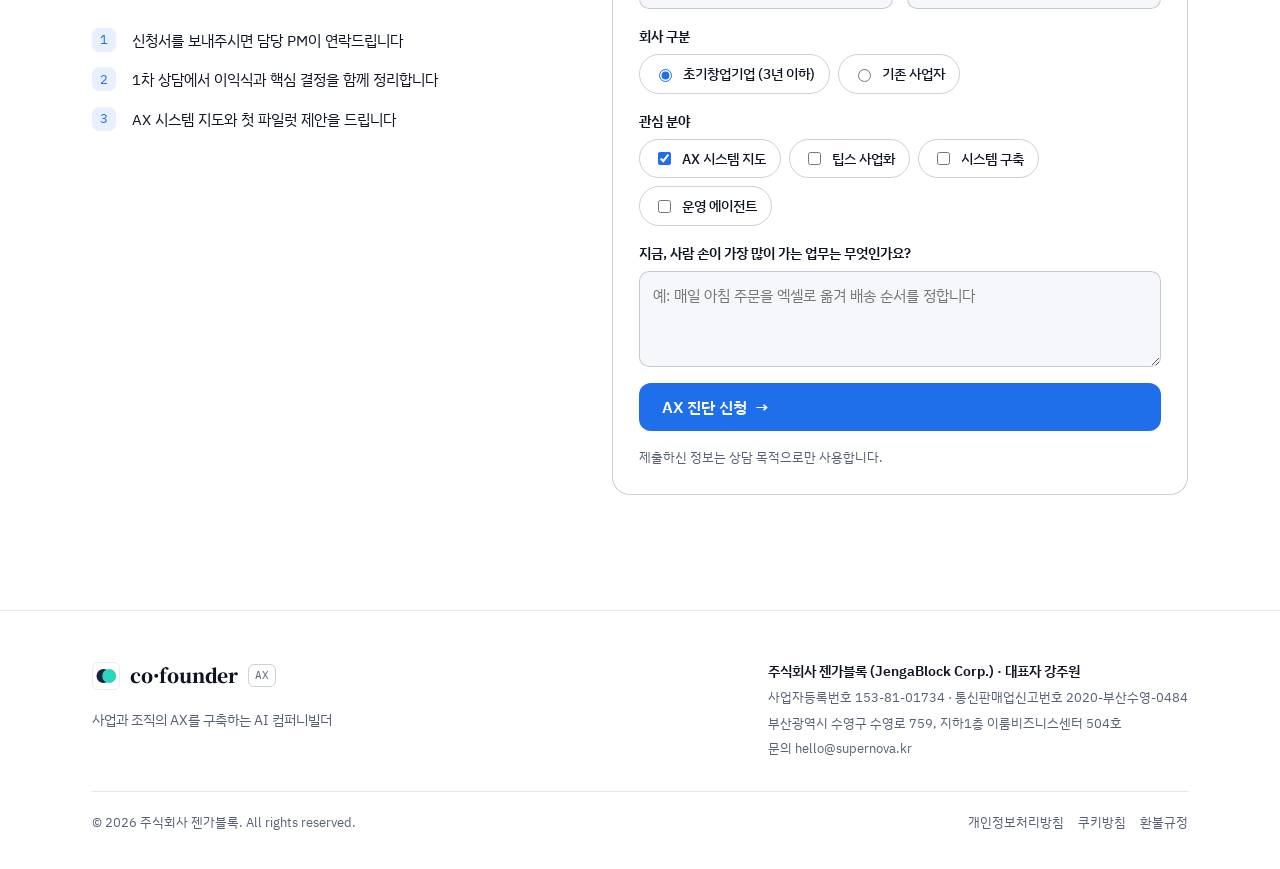
==== commit acea8c4f: "초기창업기업 인용문 '판단할' → '들어올' Co-Authored-By: Claude Opus 5.5 <noreply@anthropic.com> Claude-Session: htt" ====
--- a/index.html
+++ b/index.html
@@ -883,7 +883,7 @@
     <div class="who2">
       <div>
         <span class="who-name">초기창업기업 (업력 3년 이하)</span>
-        <blockquote>"서비스는 돌아가는데, 고칠 사람도 판단할 사람도 없습니다."</blockquote>
+        <blockquote>"서비스는 돌아가는데, 고칠 사람도 들어올 사람도 없습니다."</blockquote>
         <div class="who-chips"><span>개발자 부재</span><span>TIPS 준비</span><span>늘어나는 대표의 수작업</span></div>
       </div>
       <div>
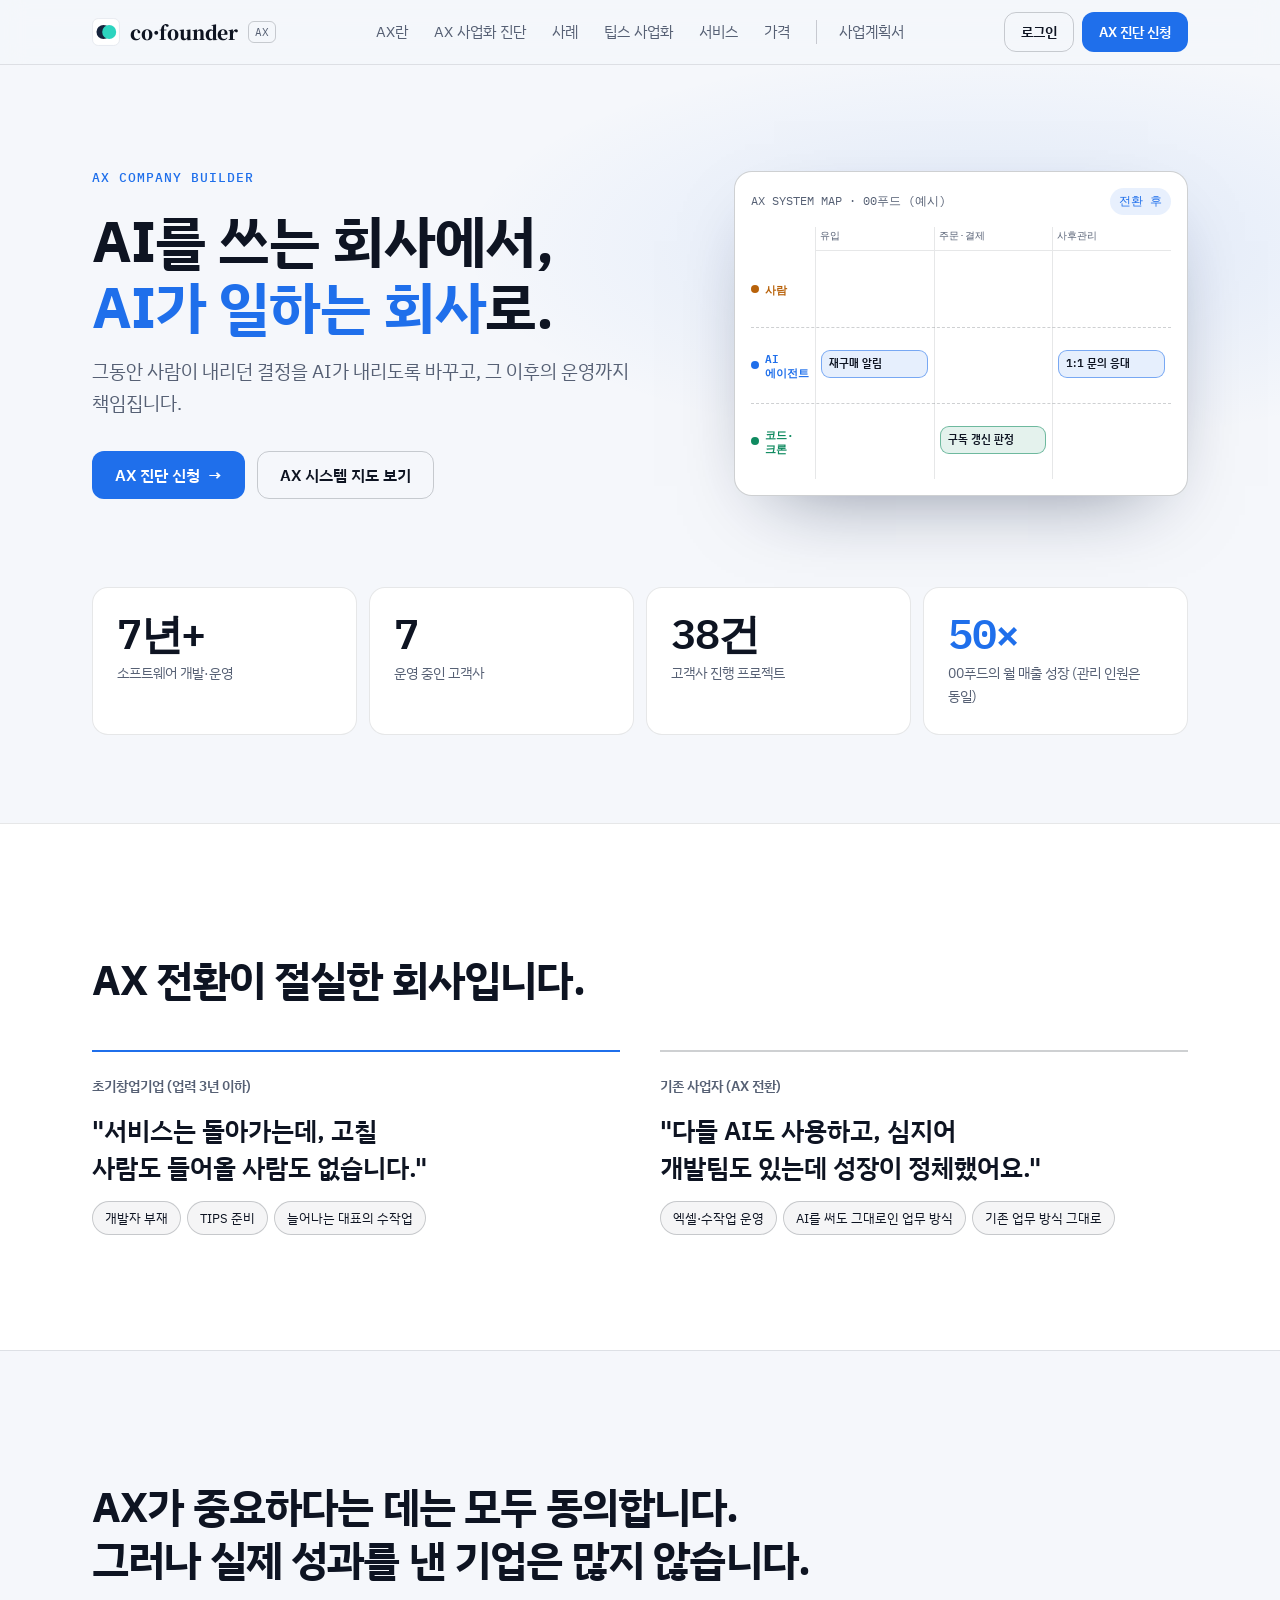
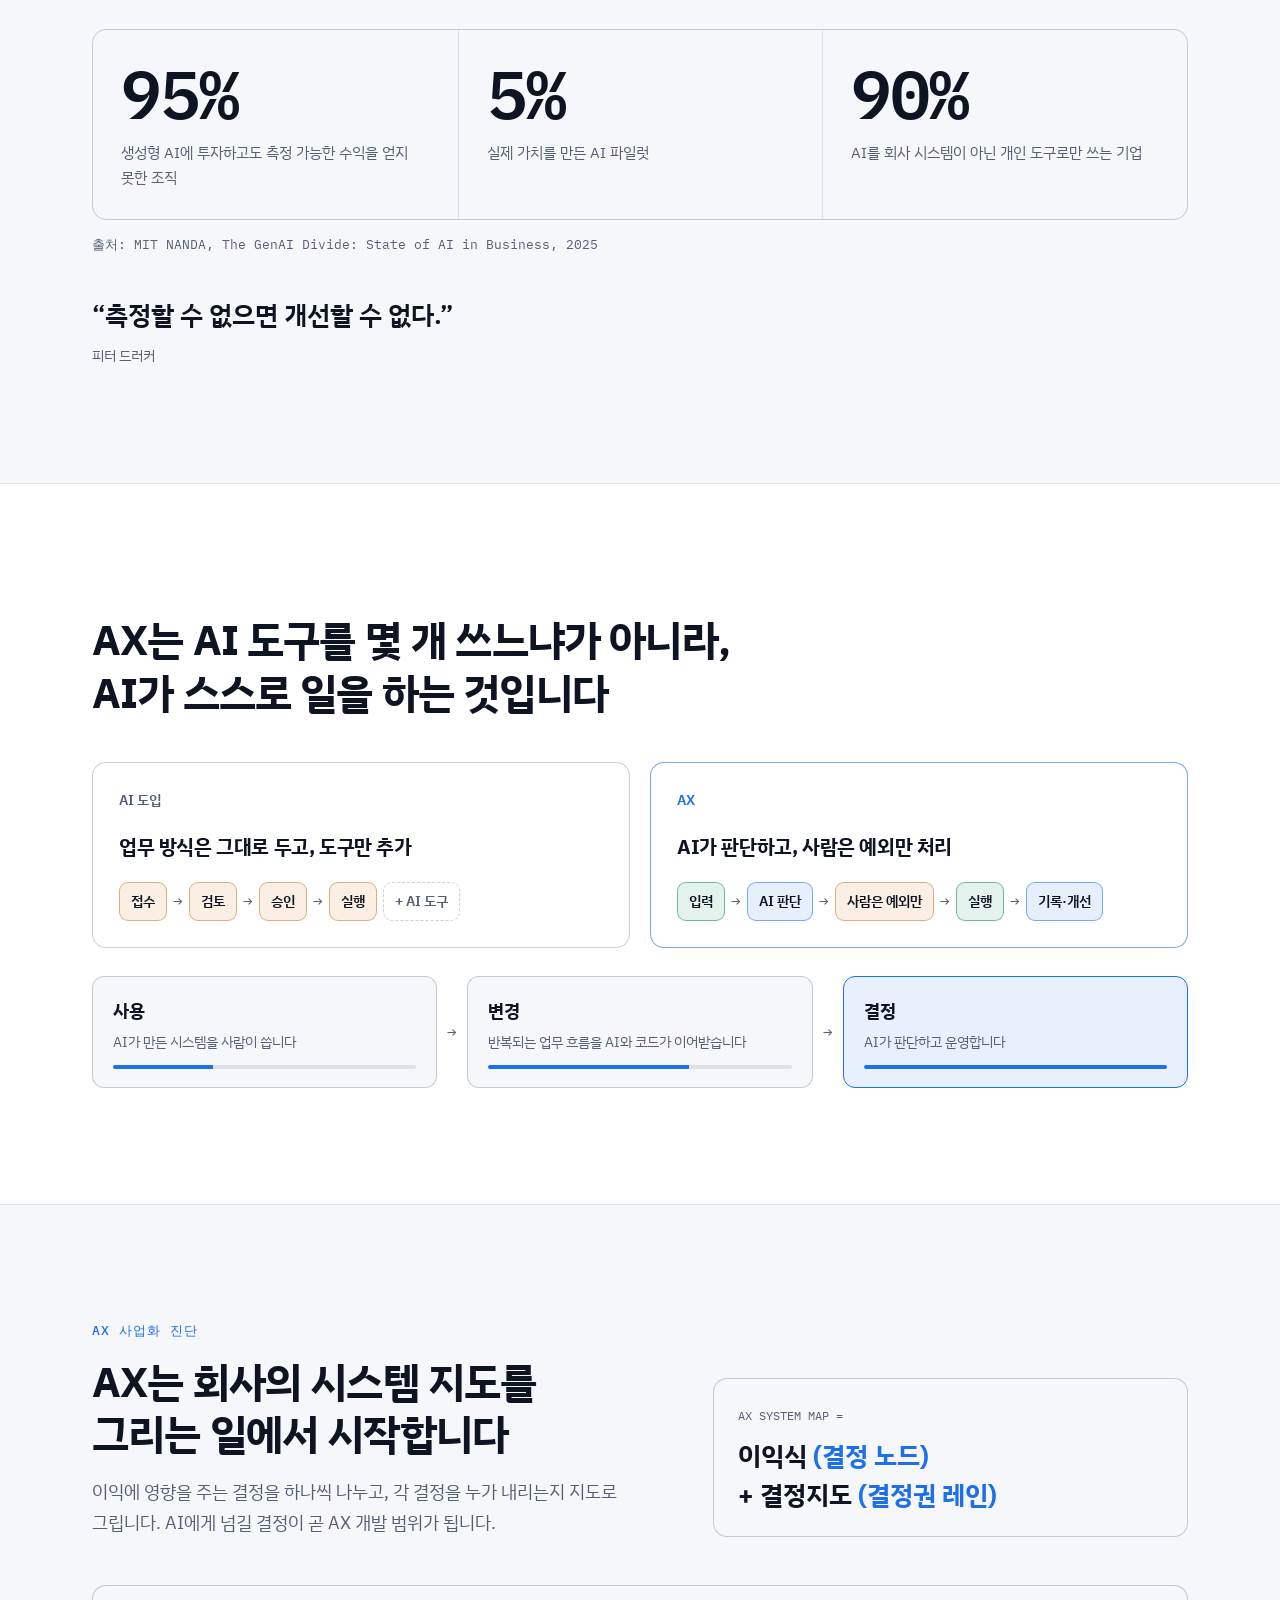
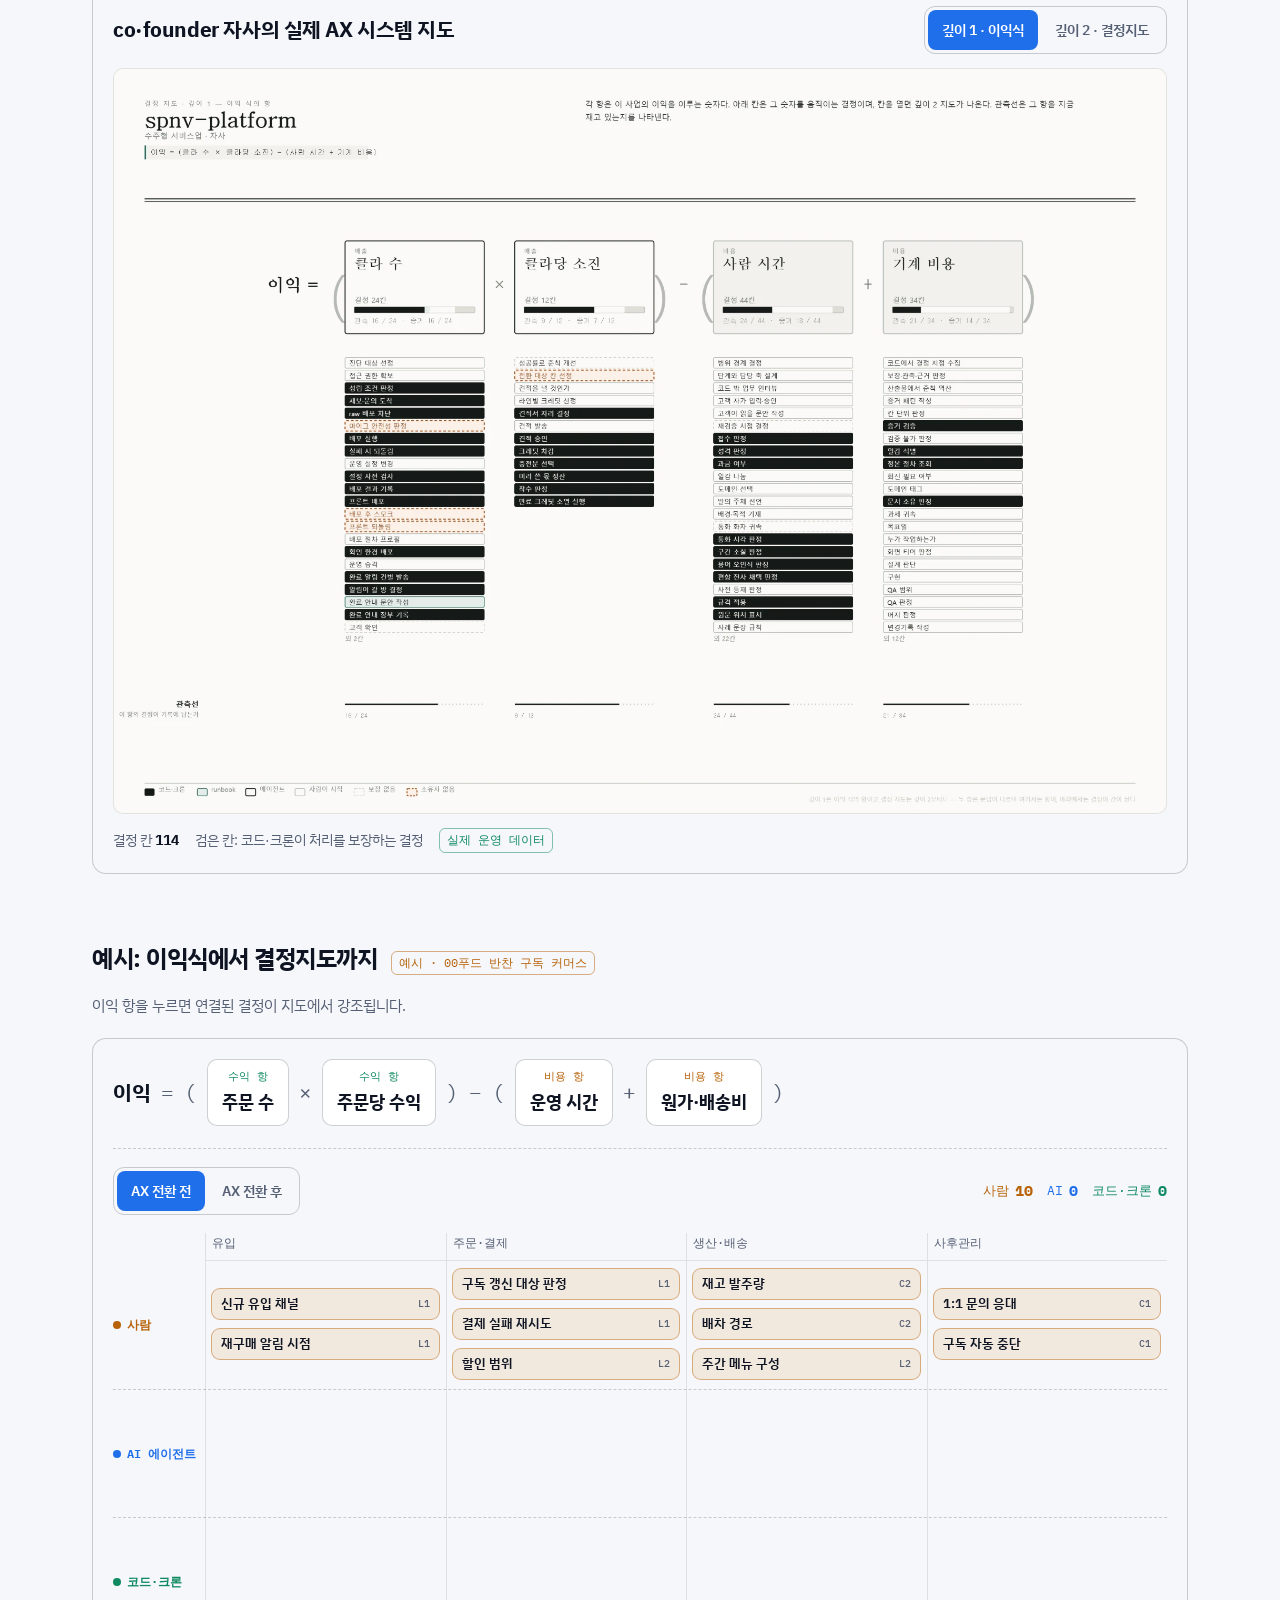
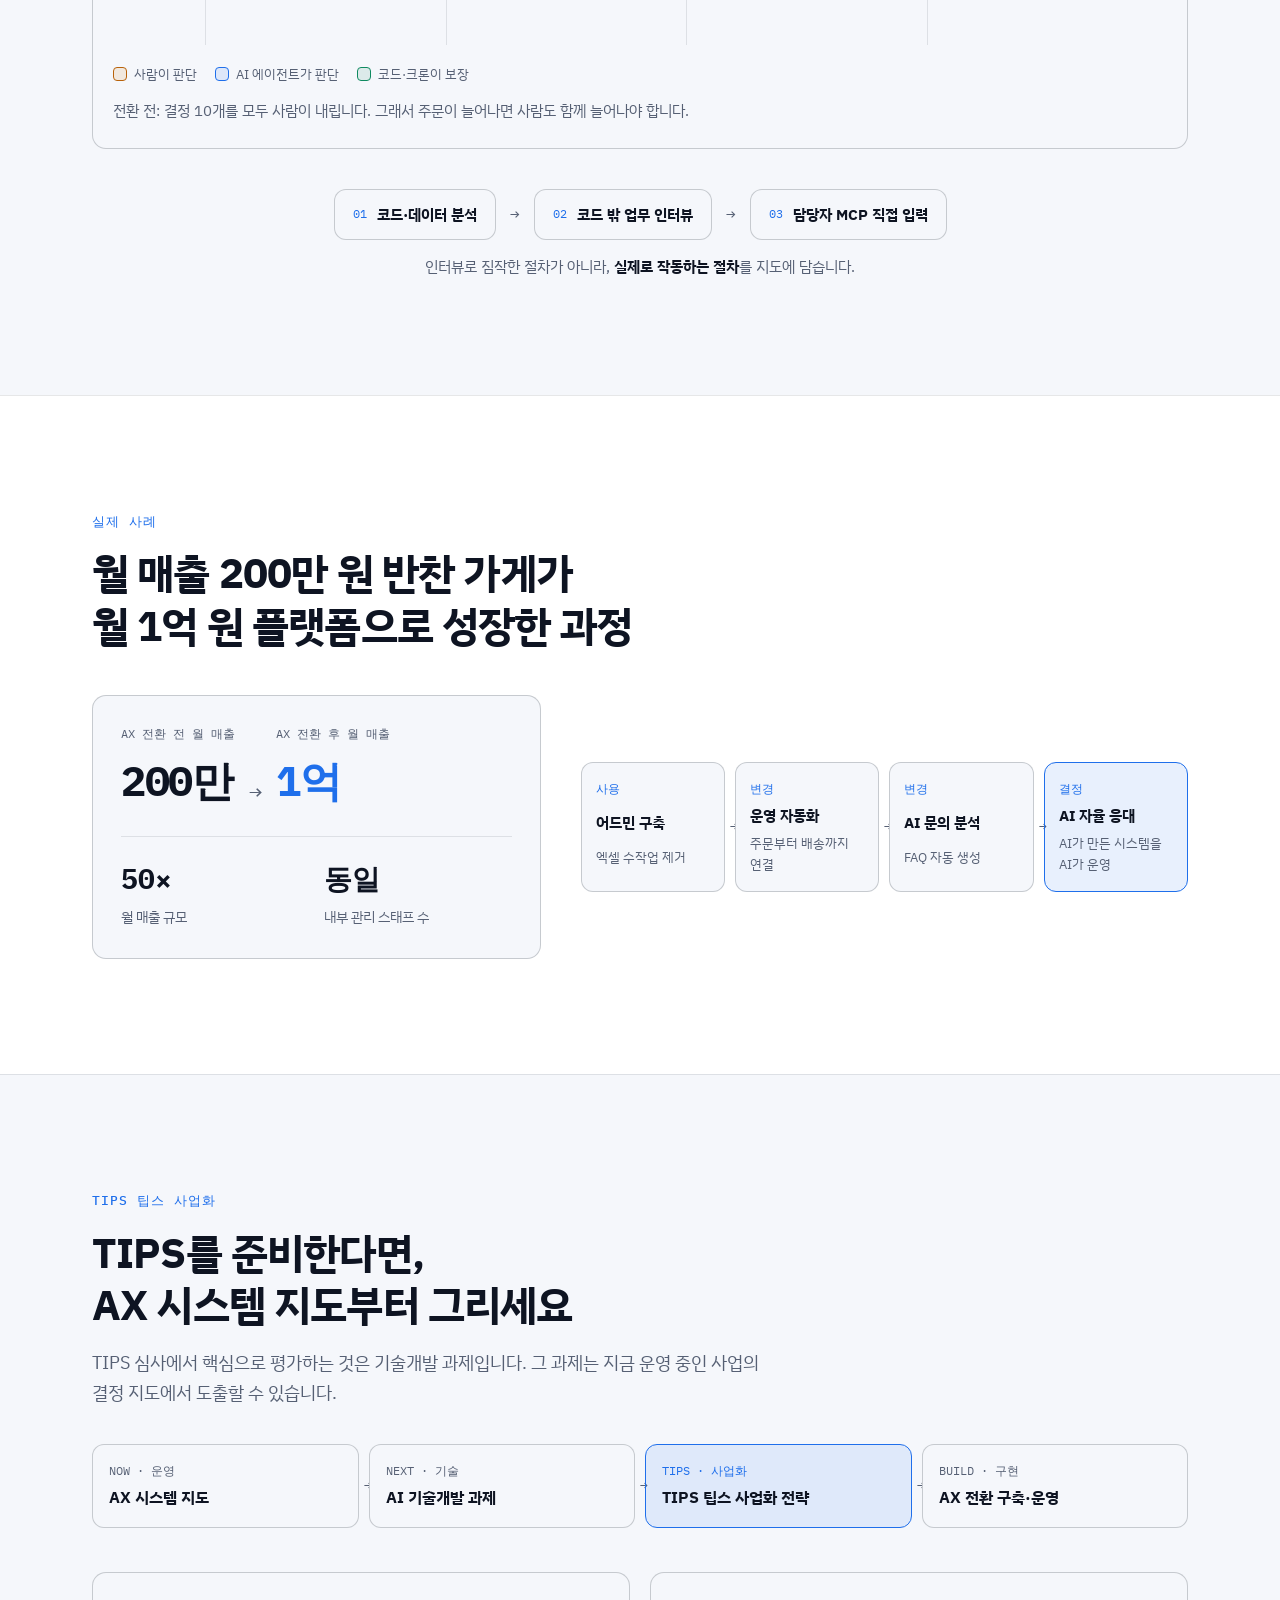
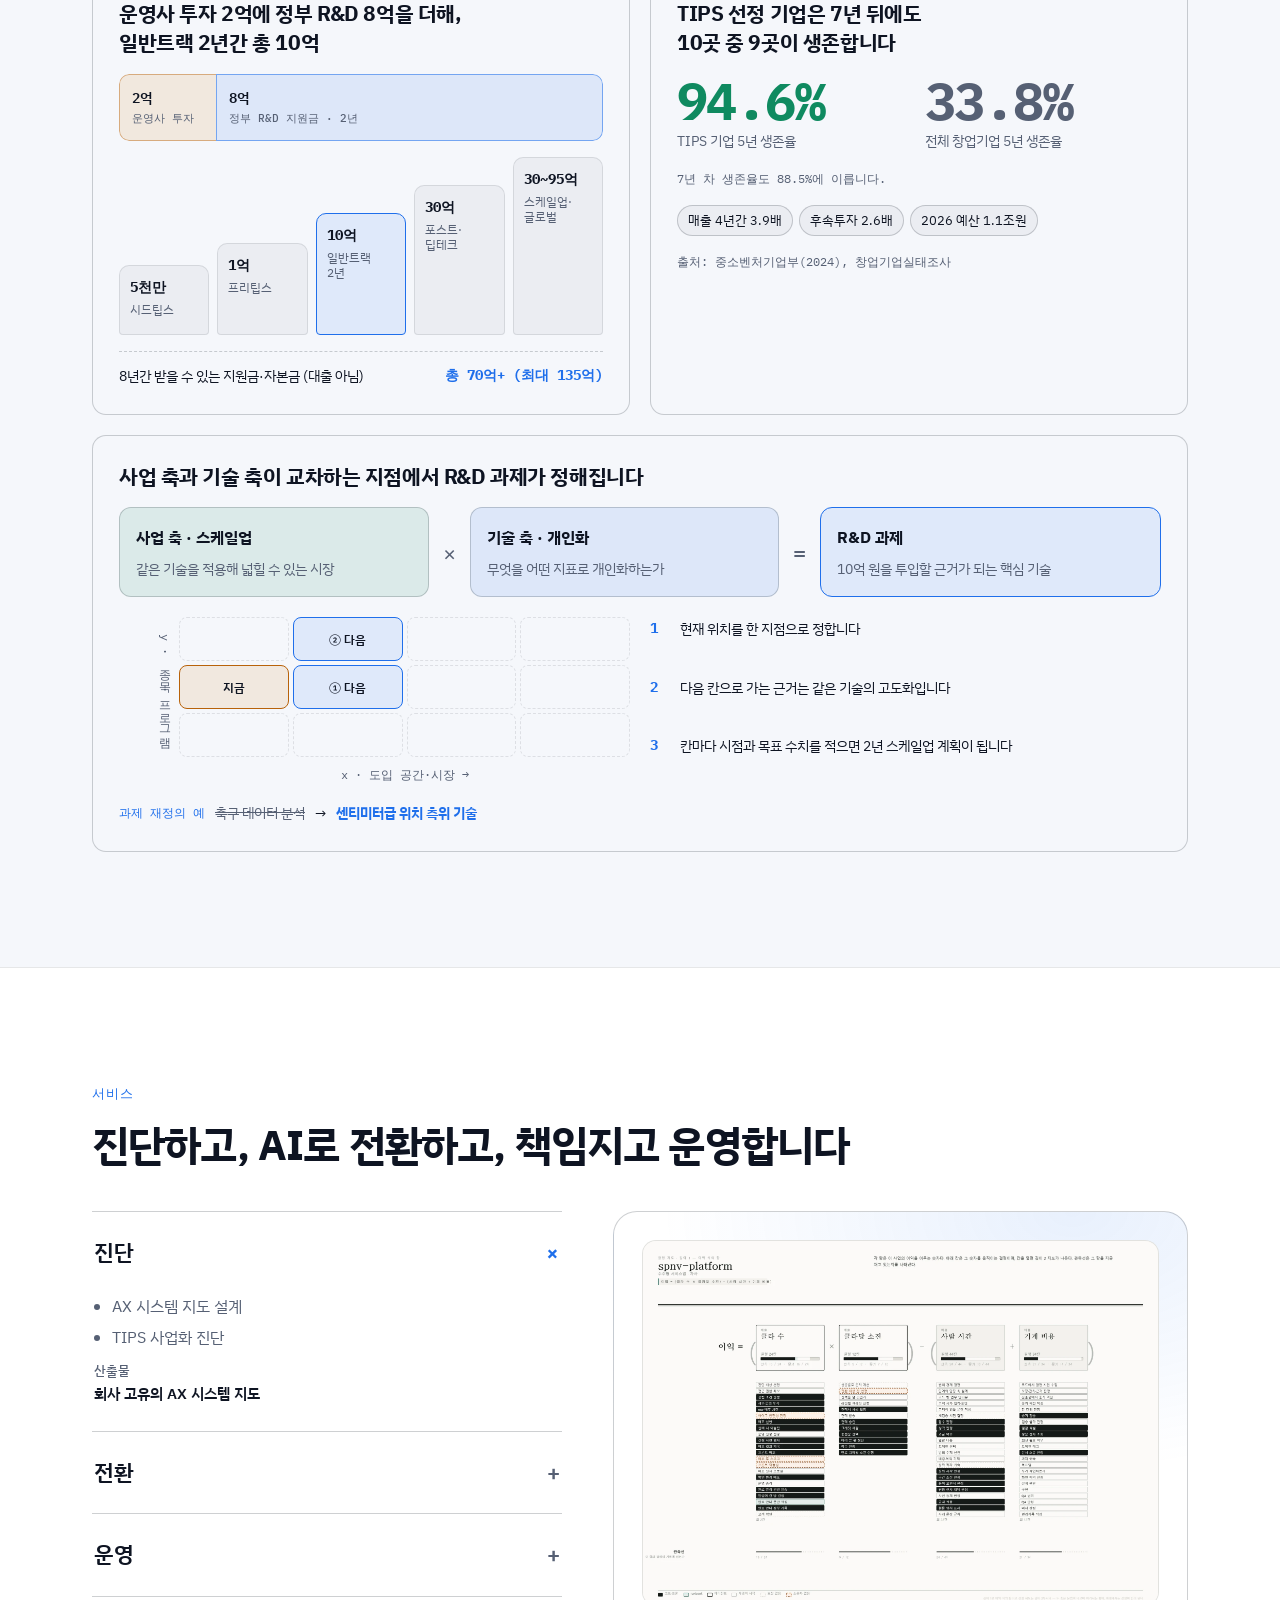
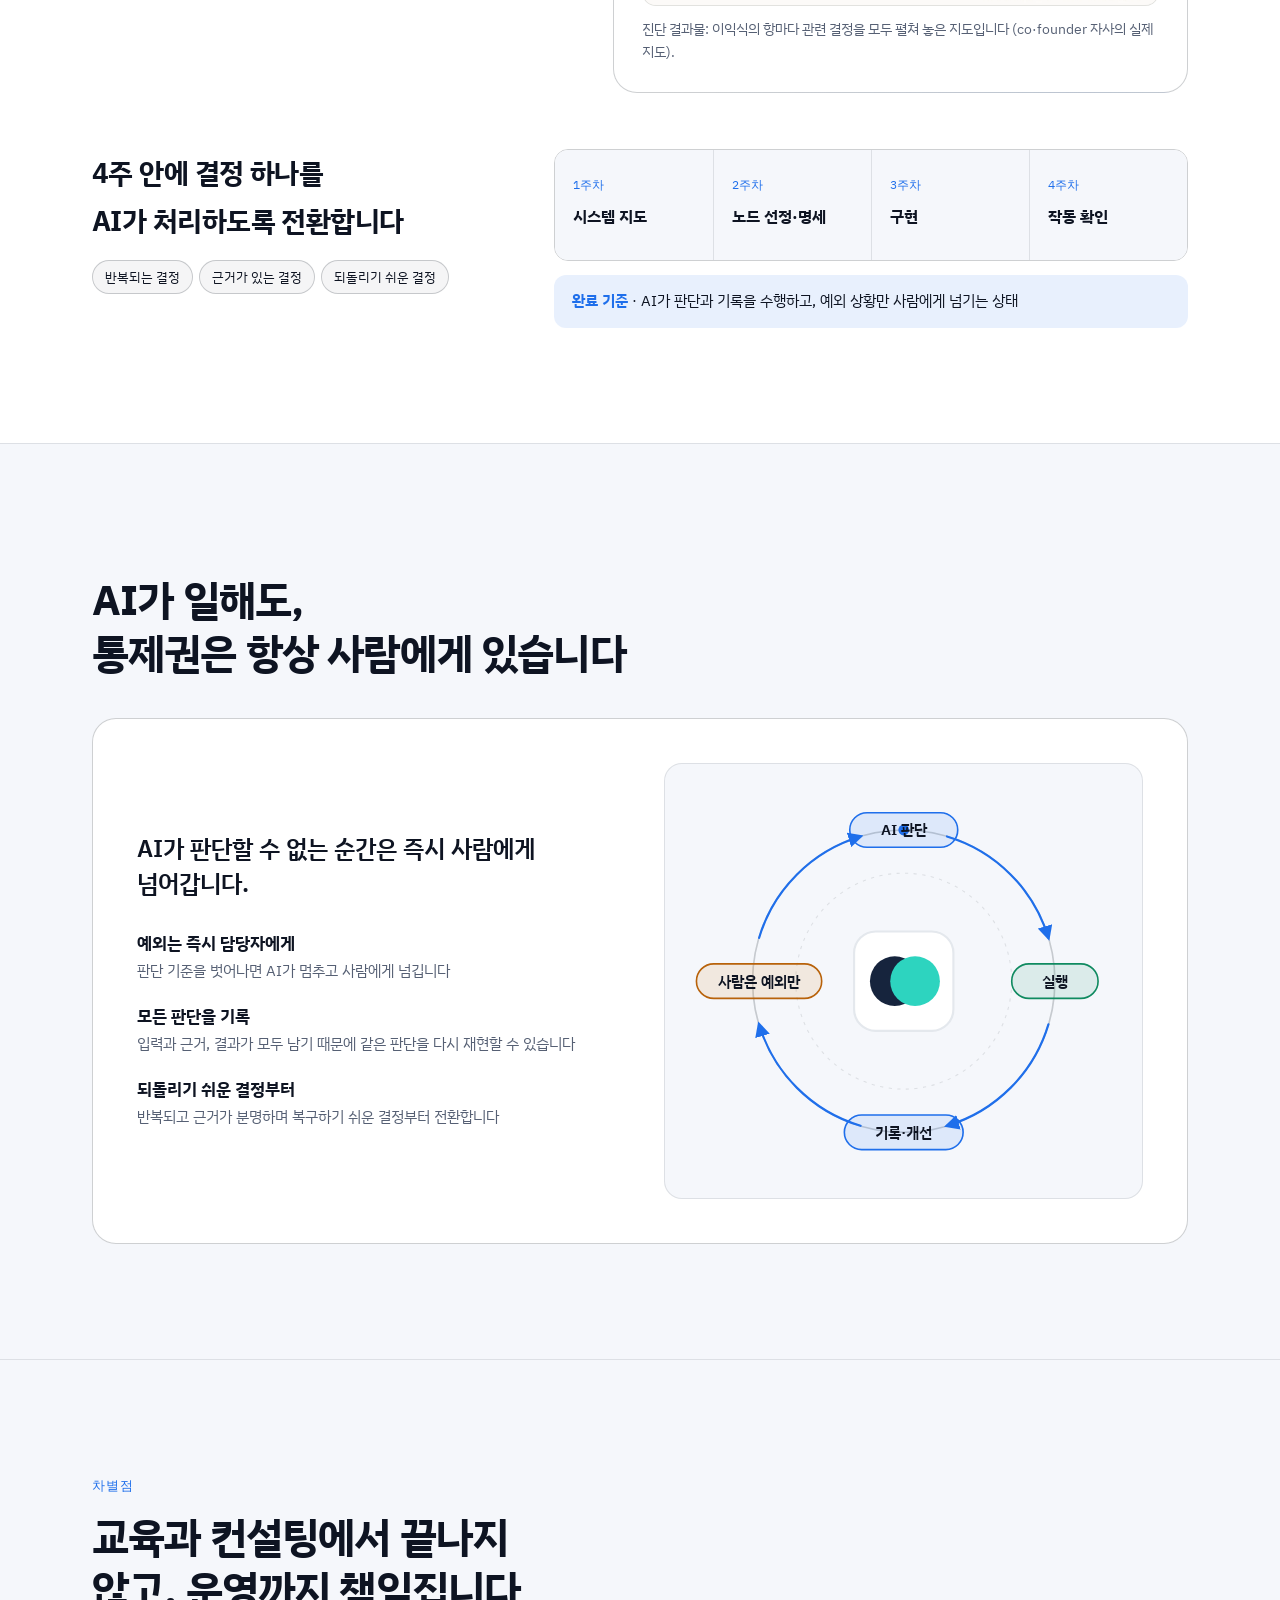
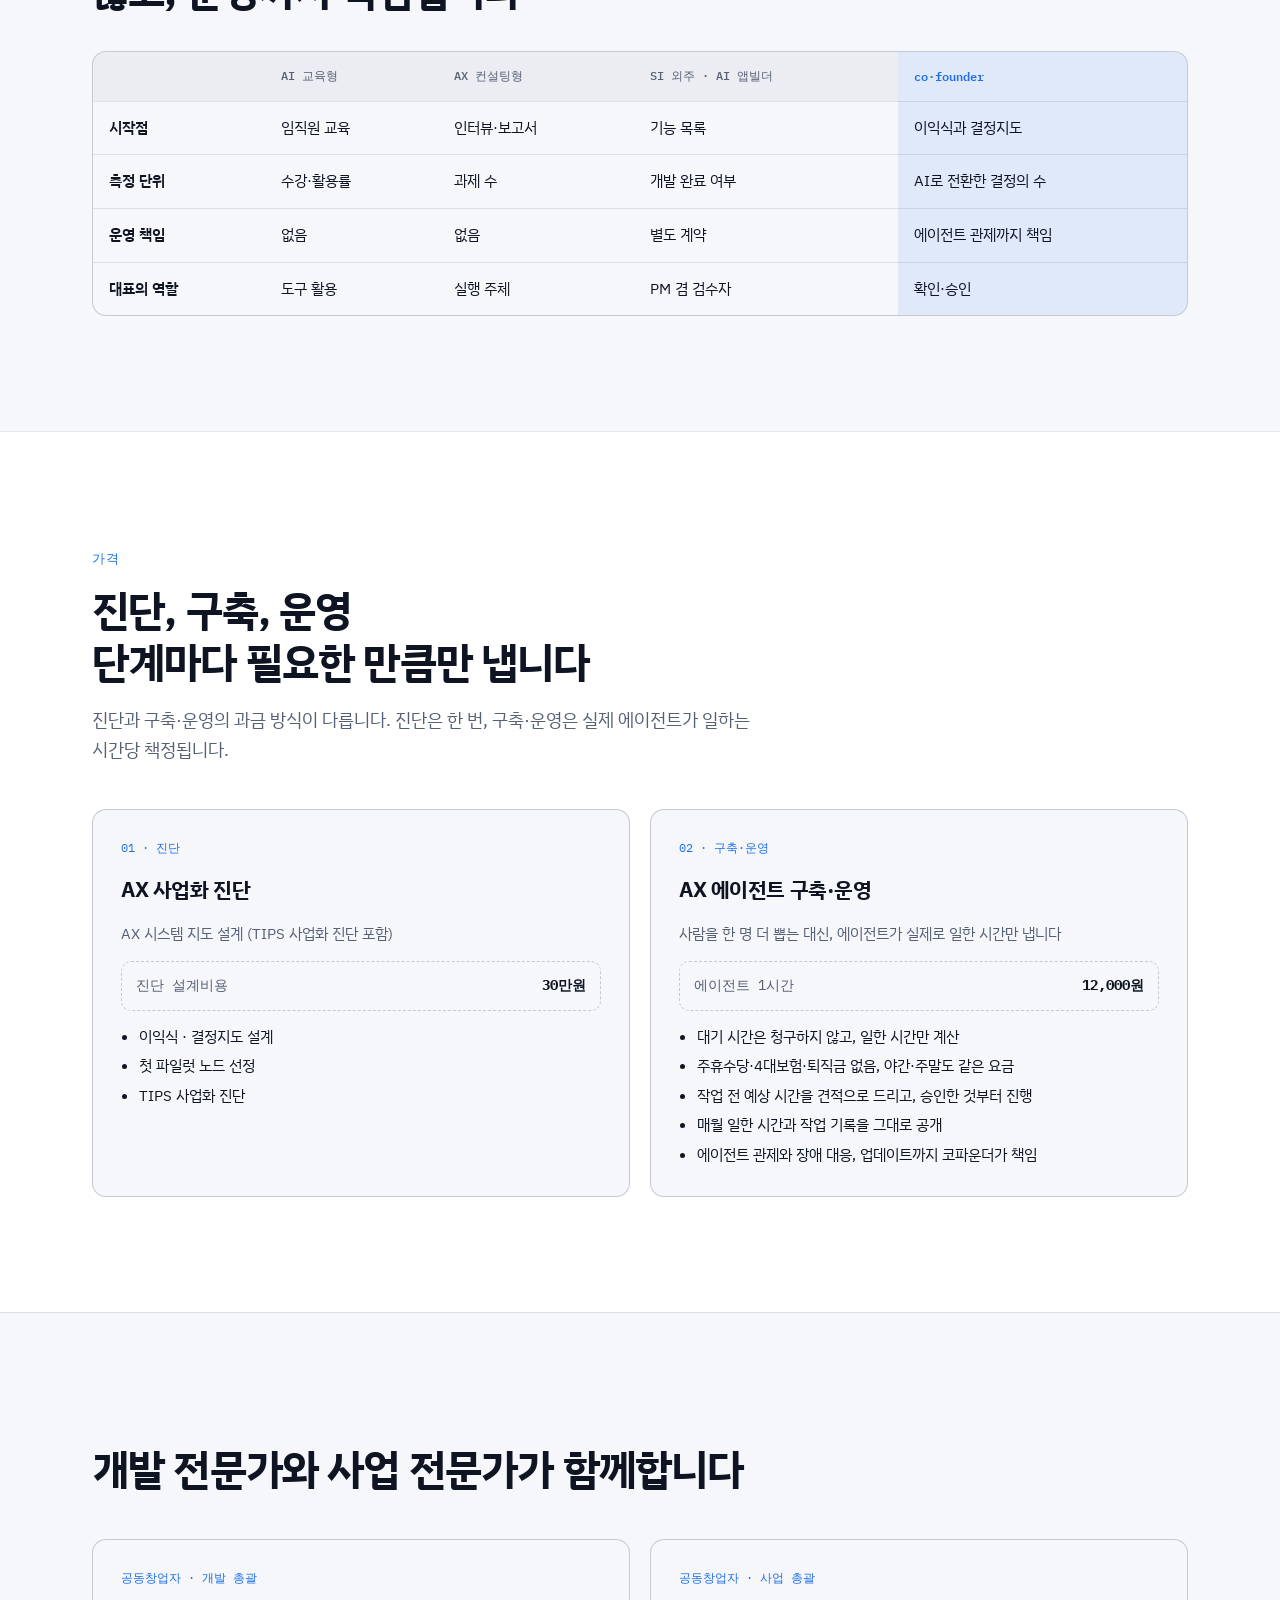
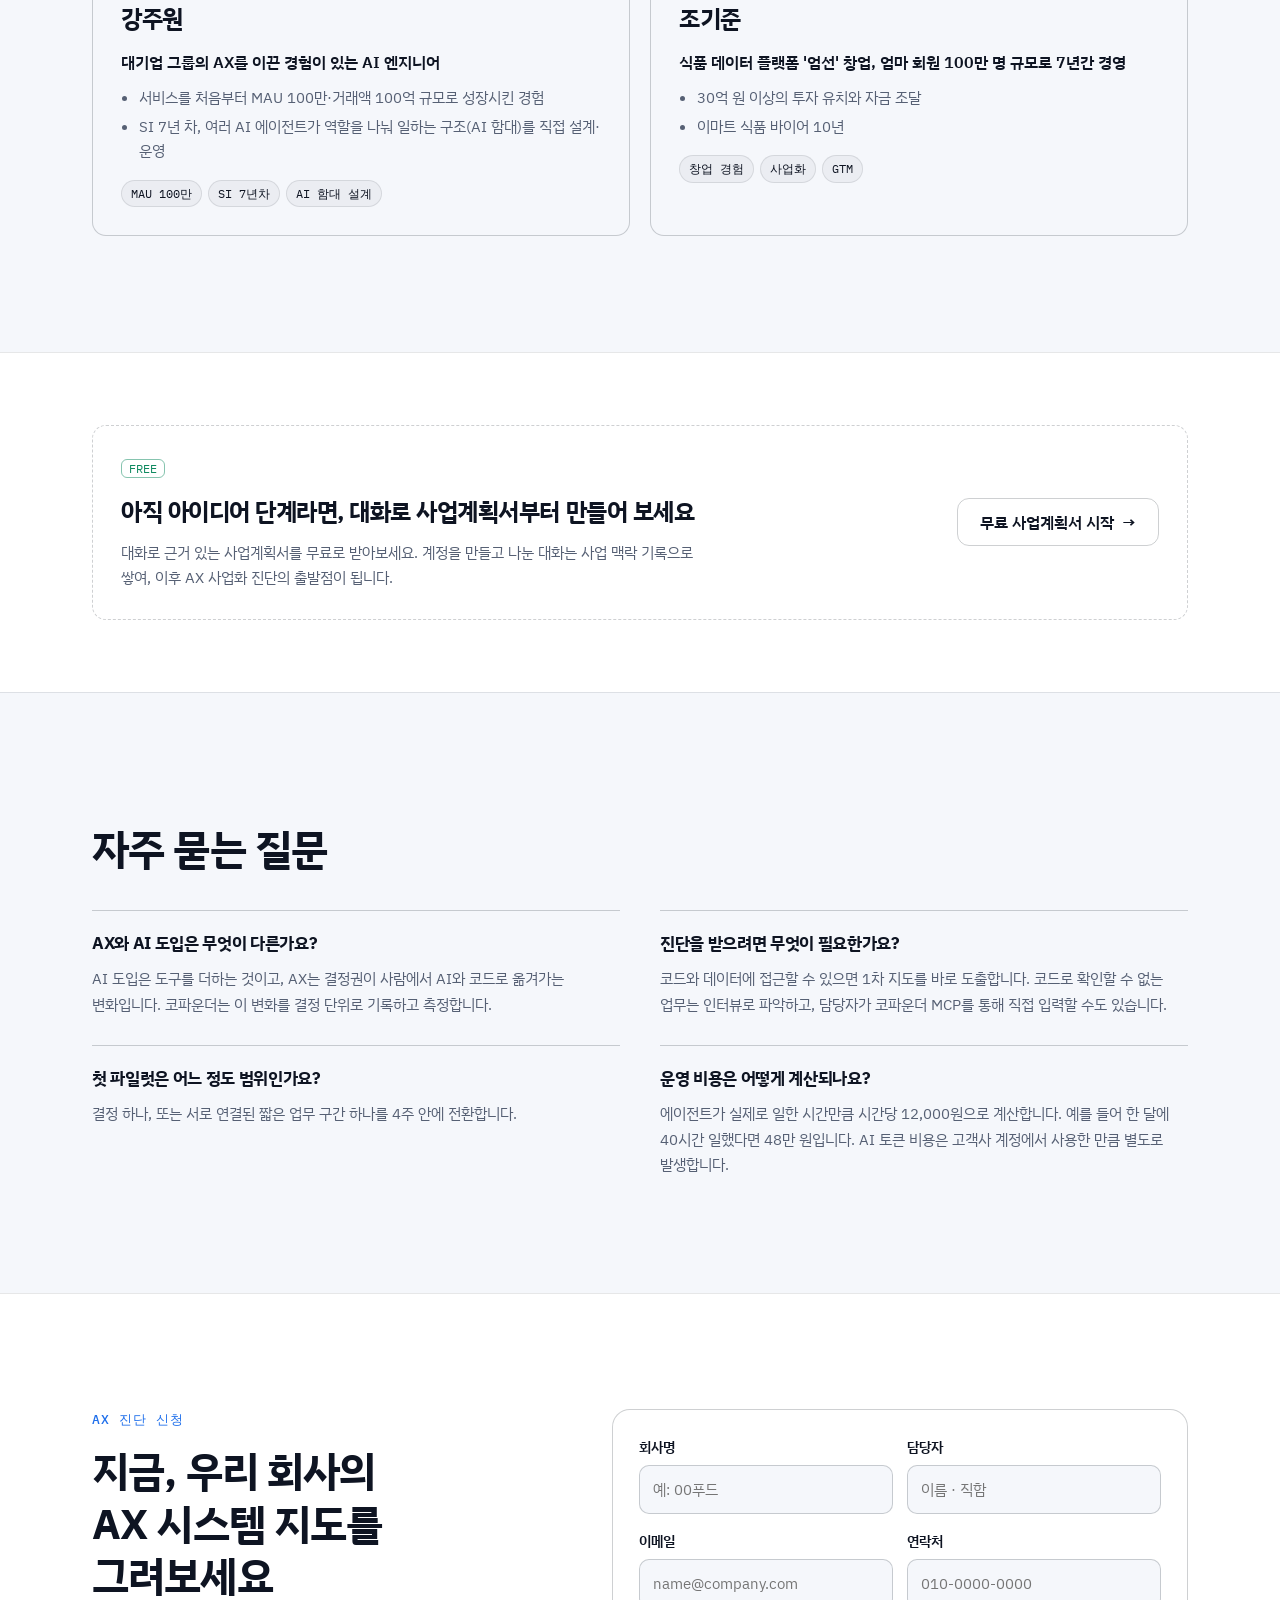
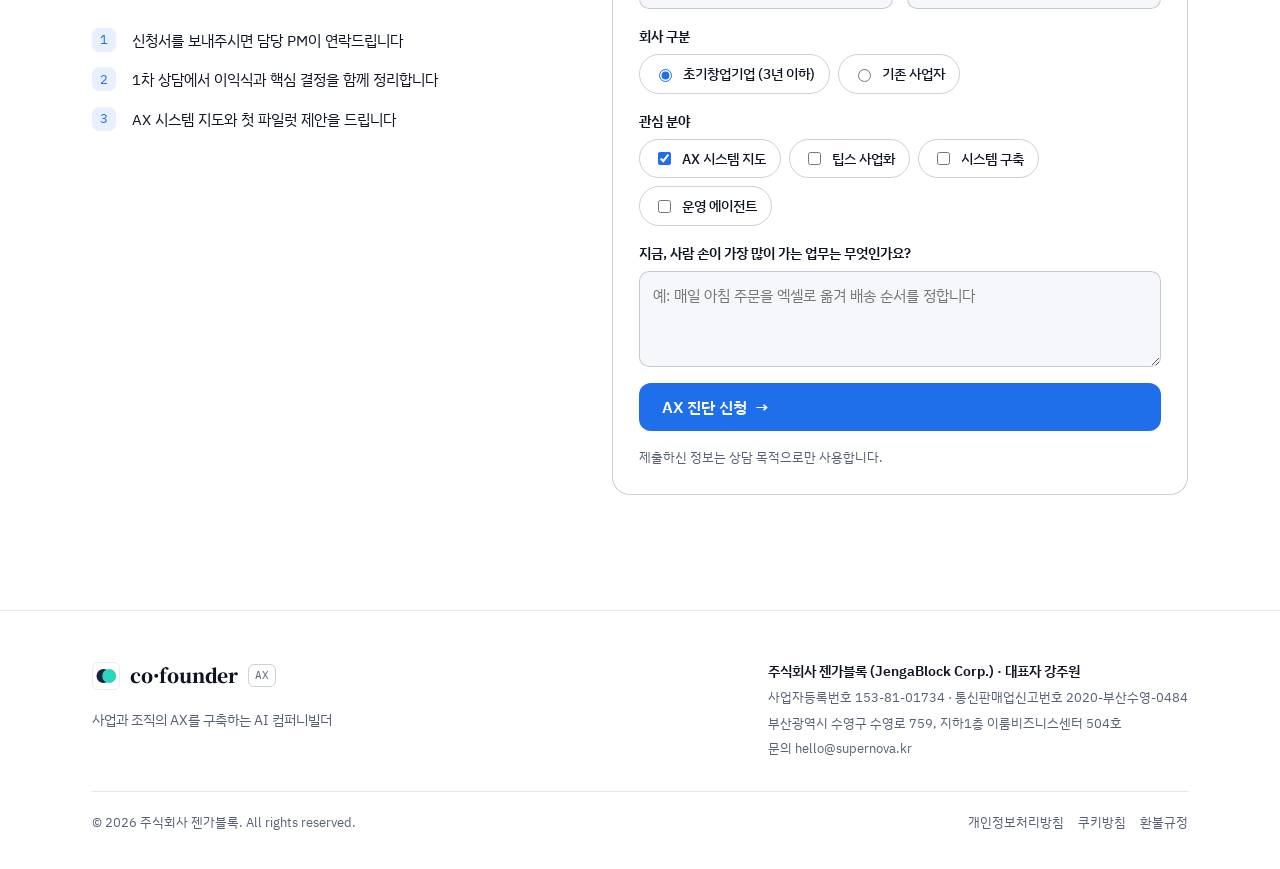
==== commit 5aa10b8b: "사례 섹션을 TIPS 팁스 사업화 위로 이동, 내비 순서·배경 교차 정리 Co-Authored-By: Claude Opus 5.5 <noreply@anthropic.com> Cla" ====
--- a/index.html
+++ b/index.html
@@ -810,9 +810,9 @@
     <nav class="nav-links" aria-label="주요">
       <a href="#ax">AX란</a>
       <a href="#diagnosis">AX 사업화 진단</a>
+      <a href="#case">사례</a>
       <a href="#tips">팁스 사업화</a>
       <a href="#service">서비스</a>
-      <a href="#case">사례</a>
       <a href="#pricing">가격</a>
       <a class="sub" href="#bizplan">사업계획서</a>
     </nav>
@@ -828,9 +828,9 @@
     <nav class="mobile-menu" id="mobile-menu" aria-label="모바일 메뉴" hidden>
       <a href="#ax">AX란</a>
       <a href="#diagnosis">AX 사업화 진단</a>
+      <a href="#case">사례</a>
       <a href="#tips">팁스 사업화</a>
       <a href="#service">서비스</a>
-      <a href="#case">사례</a>
       <a href="#pricing">가격</a>
       <a href="#bizplan">사업계획서 (무료)</a>
       <a href="https://spnv.jengablock.com/login">로그인</a>
@@ -1024,8 +1024,37 @@
   </div>
 </section>
 
+<!-- ============ 사례 ============ -->
+<section class="section alt" id="case" aria-labelledby="case-title">
+  <div class="wrap">
+    <div class="sec-head">
+      <p class="eyebrow">실제 사례</p>
+      <h2 class="h2" id="case-title">월 매출 200만 원 반찬 가게가<br>월 1억 원 플랫폼으로 성장한 과정</h2>
+    </div>
+    <div class="case">
+      <div class="case-num">
+        <div class="case-row">
+          <div><span class="lbl">AX 전환 전 월 매출</span><span class="v num">200만</span></div>
+          <span class="arrow" aria-hidden="true">→</span>
+          <div><span class="lbl">AX 전환 후 월 매출</span><span class="v after num">1억</span></div>
+        </div>
+        <div class="case-x">
+          <div><b class="num">50×</b><span>월 매출 규모</span></div>
+          <div><b>동일</b><span>내부 관리 스태프 수</span></div>
+        </div>
+      </div>
+      <ol class="case-steps" aria-label="AX 전환 4단계">
+        <li><span class="st">사용</span><b>어드민 구축</b><em>엑셀 수작업 제거</em></li>
+        <li><span class="st">변경</span><b>운영 자동화</b><em>주문부터 배송까지 연결</em></li>
+        <li><span class="st">변경</span><b>AI 문의 분석</b><em>FAQ 자동 생성</em></li>
+        <li class="last"><span class="st">결정</span><b>AI 자율 응대</b><em>AI가 만든 시스템을 AI가 운영</em></li>
+      </ol>
+    </div>
+  </div>
+</section>
+
 <!-- ============ TIPS ============ -->
-<section class="section alt" id="tips" aria-labelledby="tips-title">
+<section class="section" id="tips" aria-labelledby="tips-title">
   <div class="wrap">
     <div class="sec-head">
       <p class="eyebrow">TIPS 팁스 사업화</p>
@@ -1099,7 +1128,7 @@
 </section>
 
 <!-- ============ 서비스 ============ -->
-<section class="section" id="service" aria-labelledby="svc-title">
+<section class="section alt" id="service" aria-labelledby="svc-title">
   <div class="wrap">
     <div class="sec-head">
       <p class="eyebrow">서비스</p>
@@ -1187,35 +1216,6 @@
           <g class="pill p-h"><rect x="18" y="174" width="116" height="32" rx="16"></rect><text x="76" y="195" text-anchor="middle">사람은 예외만</text></g>
         </svg>
       </figure>
-    </div>
-  </div>
-</section>
-
-<!-- ============ 사례 ============ -->
-<section class="section alt" id="case" aria-labelledby="case-title">
-  <div class="wrap">
-    <div class="sec-head">
-      <p class="eyebrow">실제 사례</p>
-      <h2 class="h2" id="case-title">월 매출 200만 원 반찬 가게가<br>월 1억 원 플랫폼으로 성장한 과정</h2>
-    </div>
-    <div class="case">
-      <div class="case-num">
-        <div class="case-row">
-          <div><span class="lbl">AX 전환 전 월 매출</span><span class="v num">200만</span></div>
-          <span class="arrow" aria-hidden="true">→</span>
-          <div><span class="lbl">AX 전환 후 월 매출</span><span class="v after num">1억</span></div>
-        </div>
-        <div class="case-x">
-          <div><b class="num">50×</b><span>월 매출 규모</span></div>
-          <div><b>동일</b><span>내부 관리 스태프 수</span></div>
-        </div>
-      </div>
-      <ol class="case-steps" aria-label="AX 전환 4단계">
-        <li><span class="st">사용</span><b>어드민 구축</b><em>엑셀 수작업 제거</em></li>
-        <li><span class="st">변경</span><b>운영 자동화</b><em>주문부터 배송까지 연결</em></li>
-        <li><span class="st">변경</span><b>AI 문의 분석</b><em>FAQ 자동 생성</em></li>
-        <li class="last"><span class="st">결정</span><b>AI 자율 응대</b><em>AI가 만든 시스템을 AI가 운영</em></li>
-      </ol>
     </div>
   </div>
 </section>
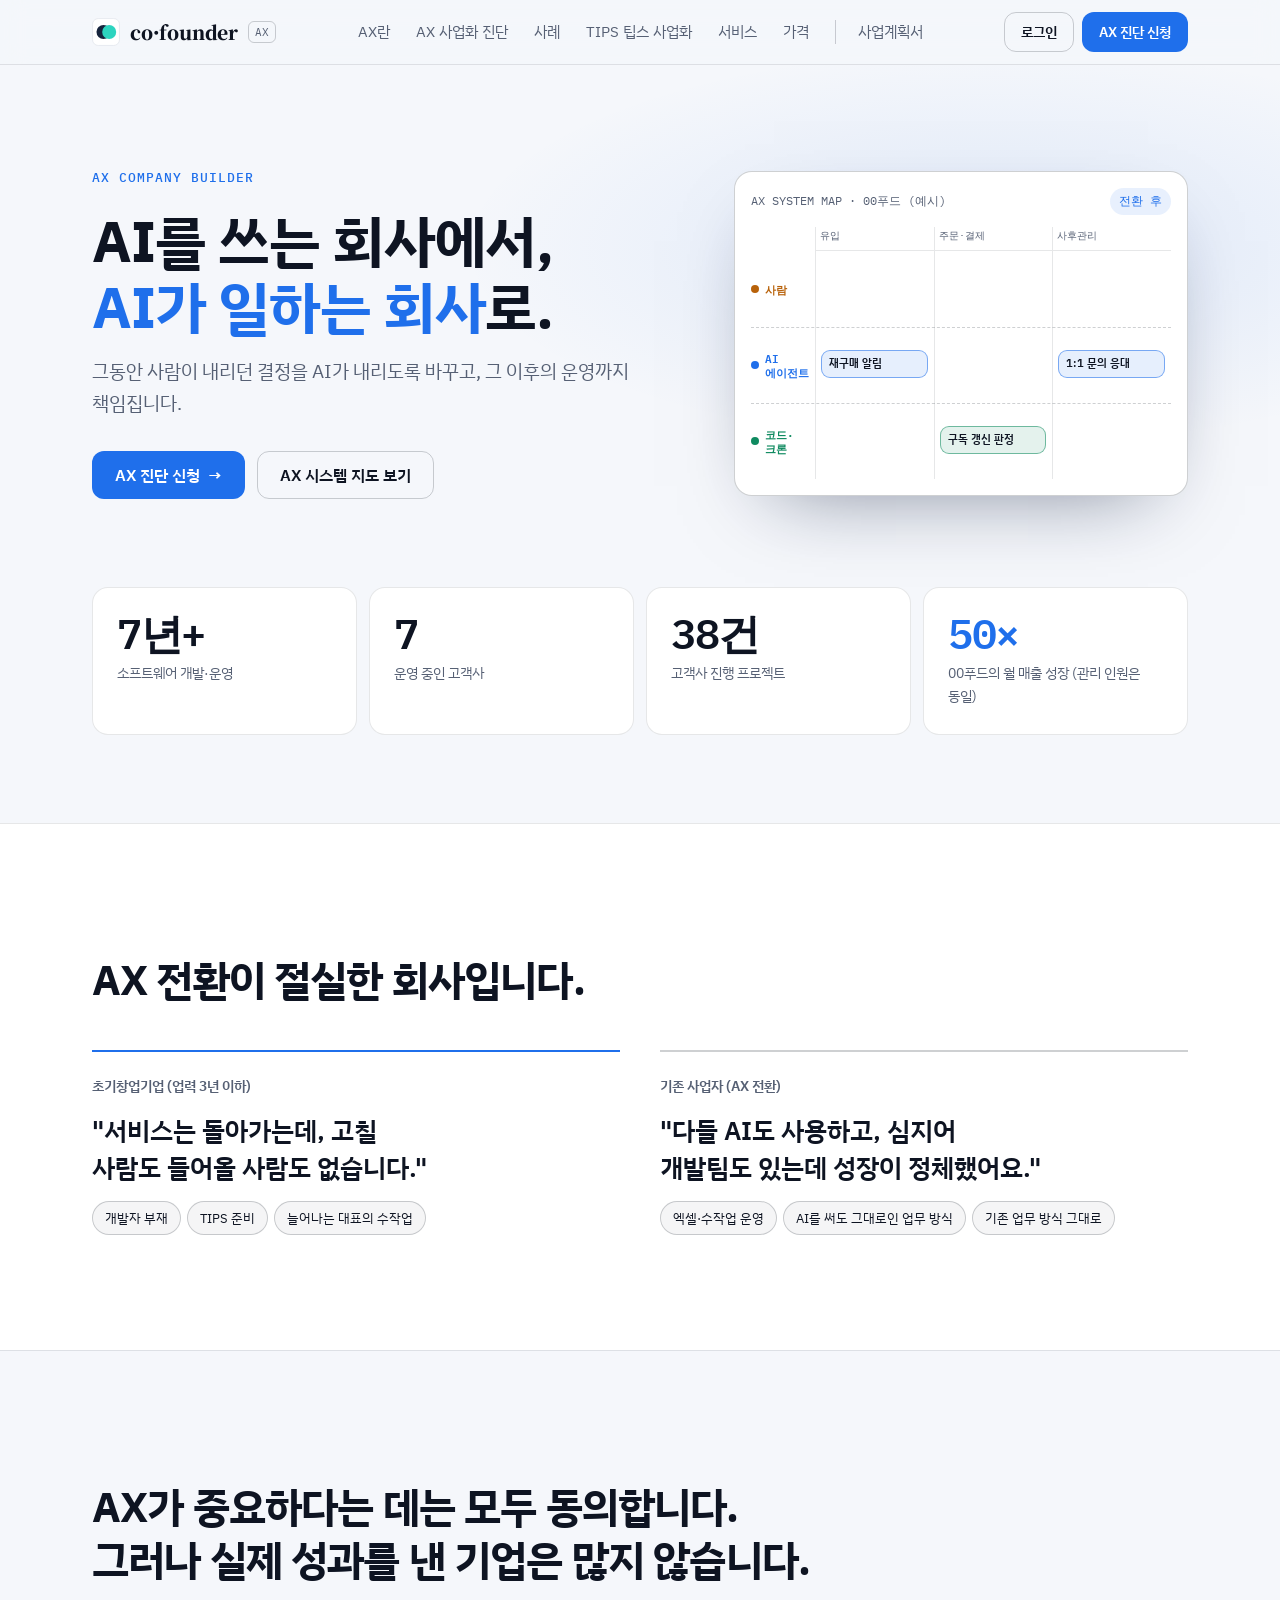
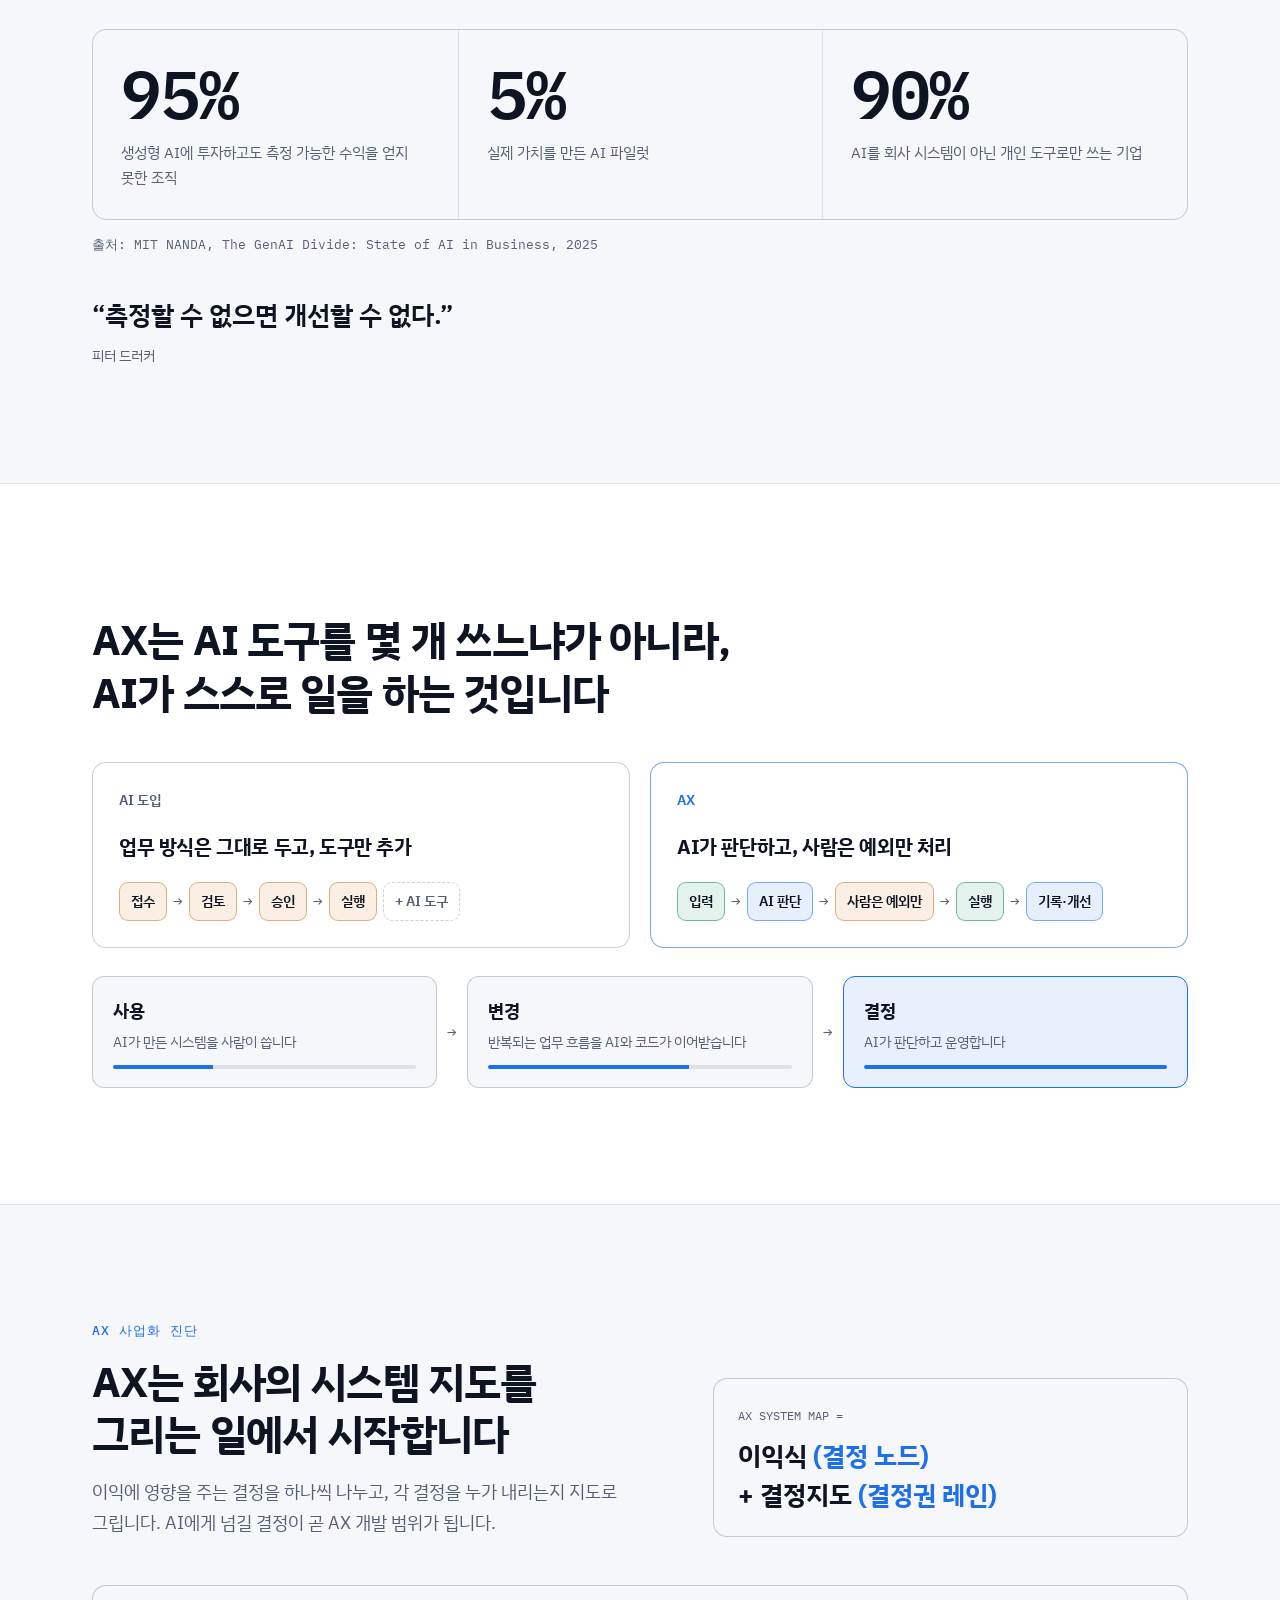
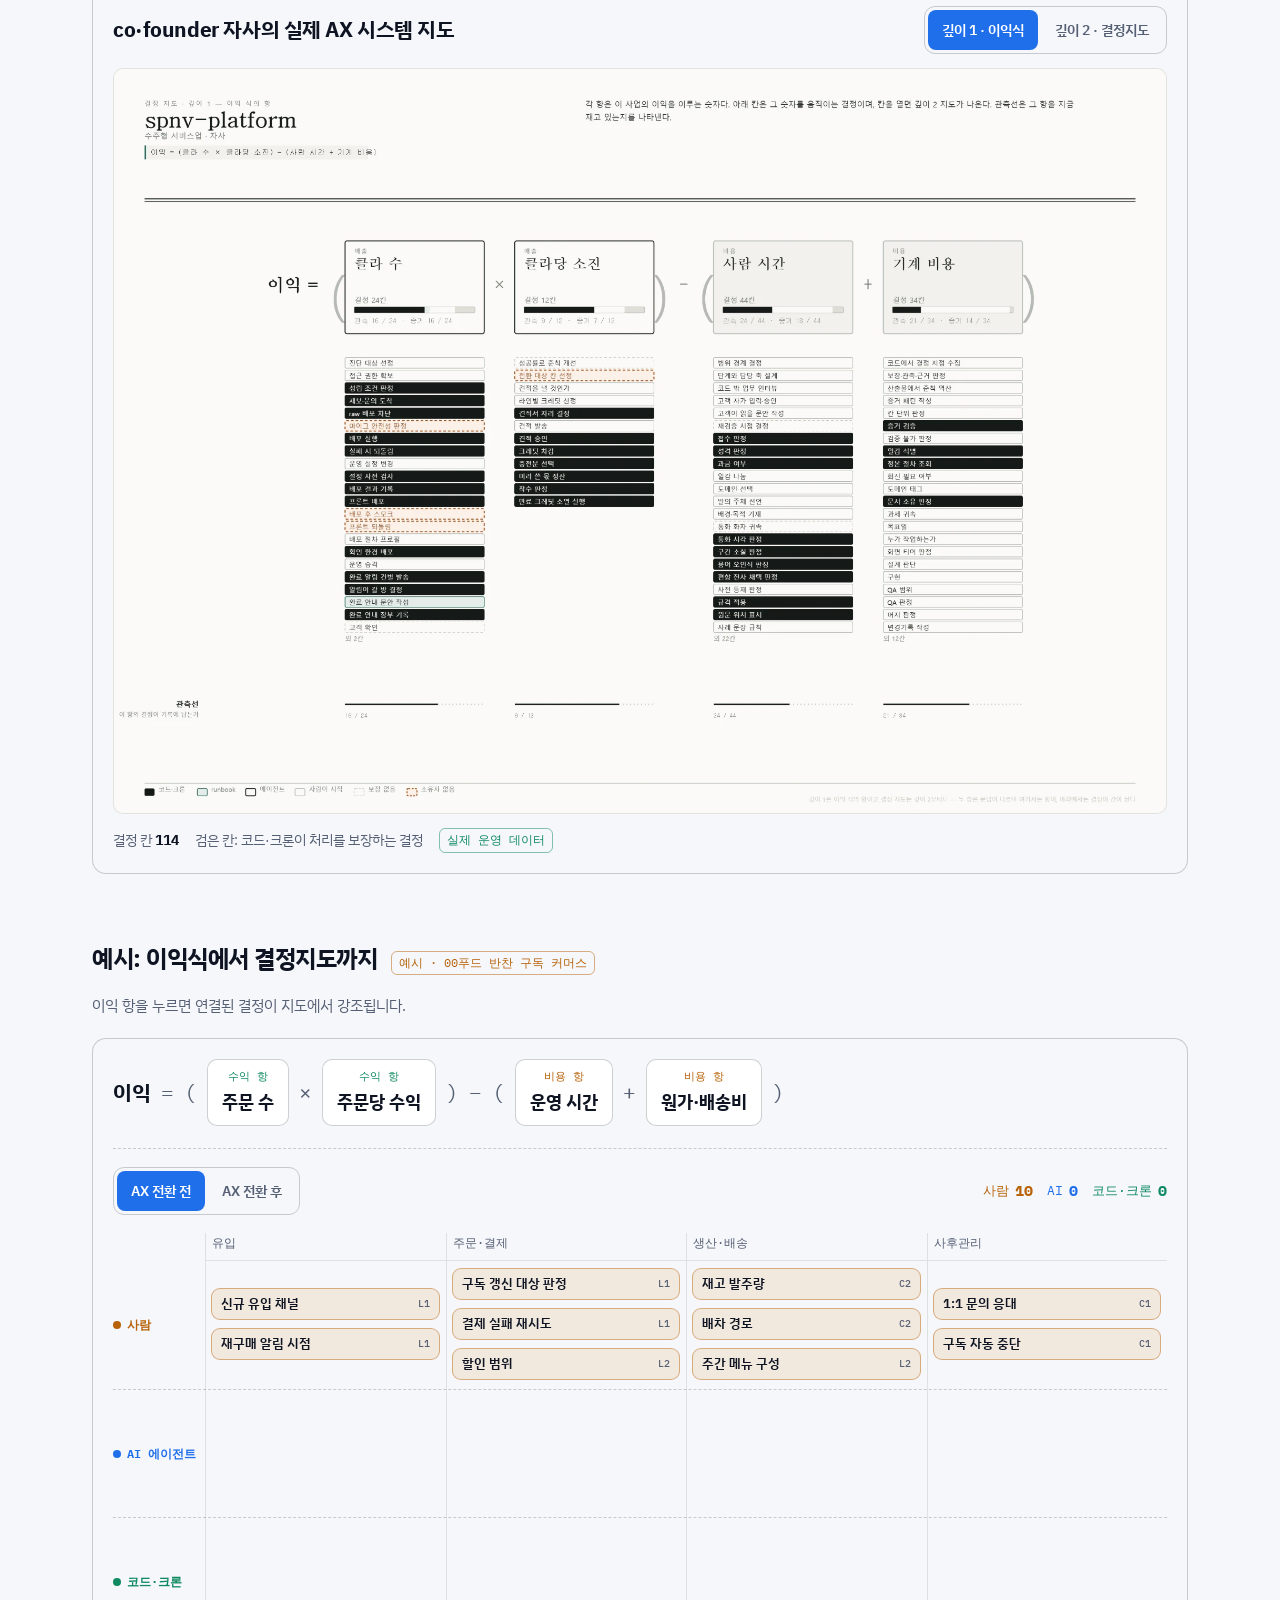
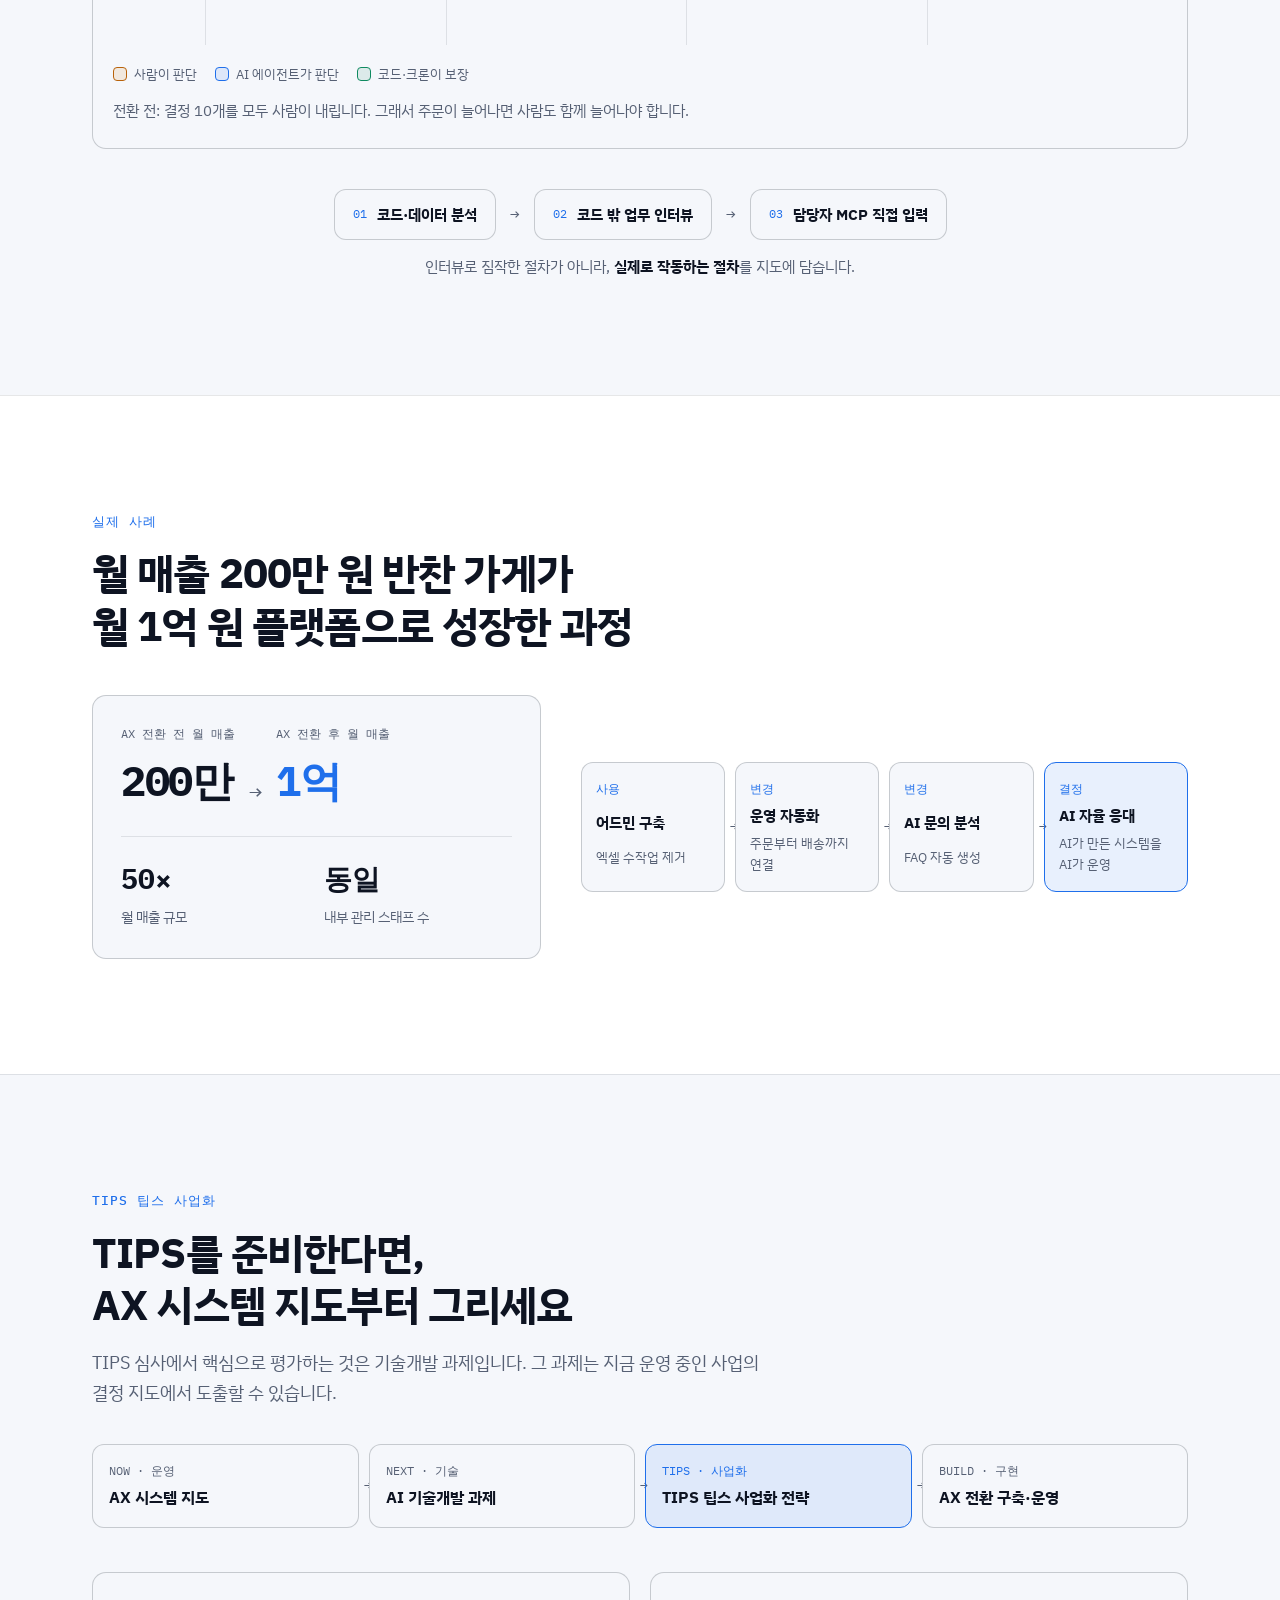
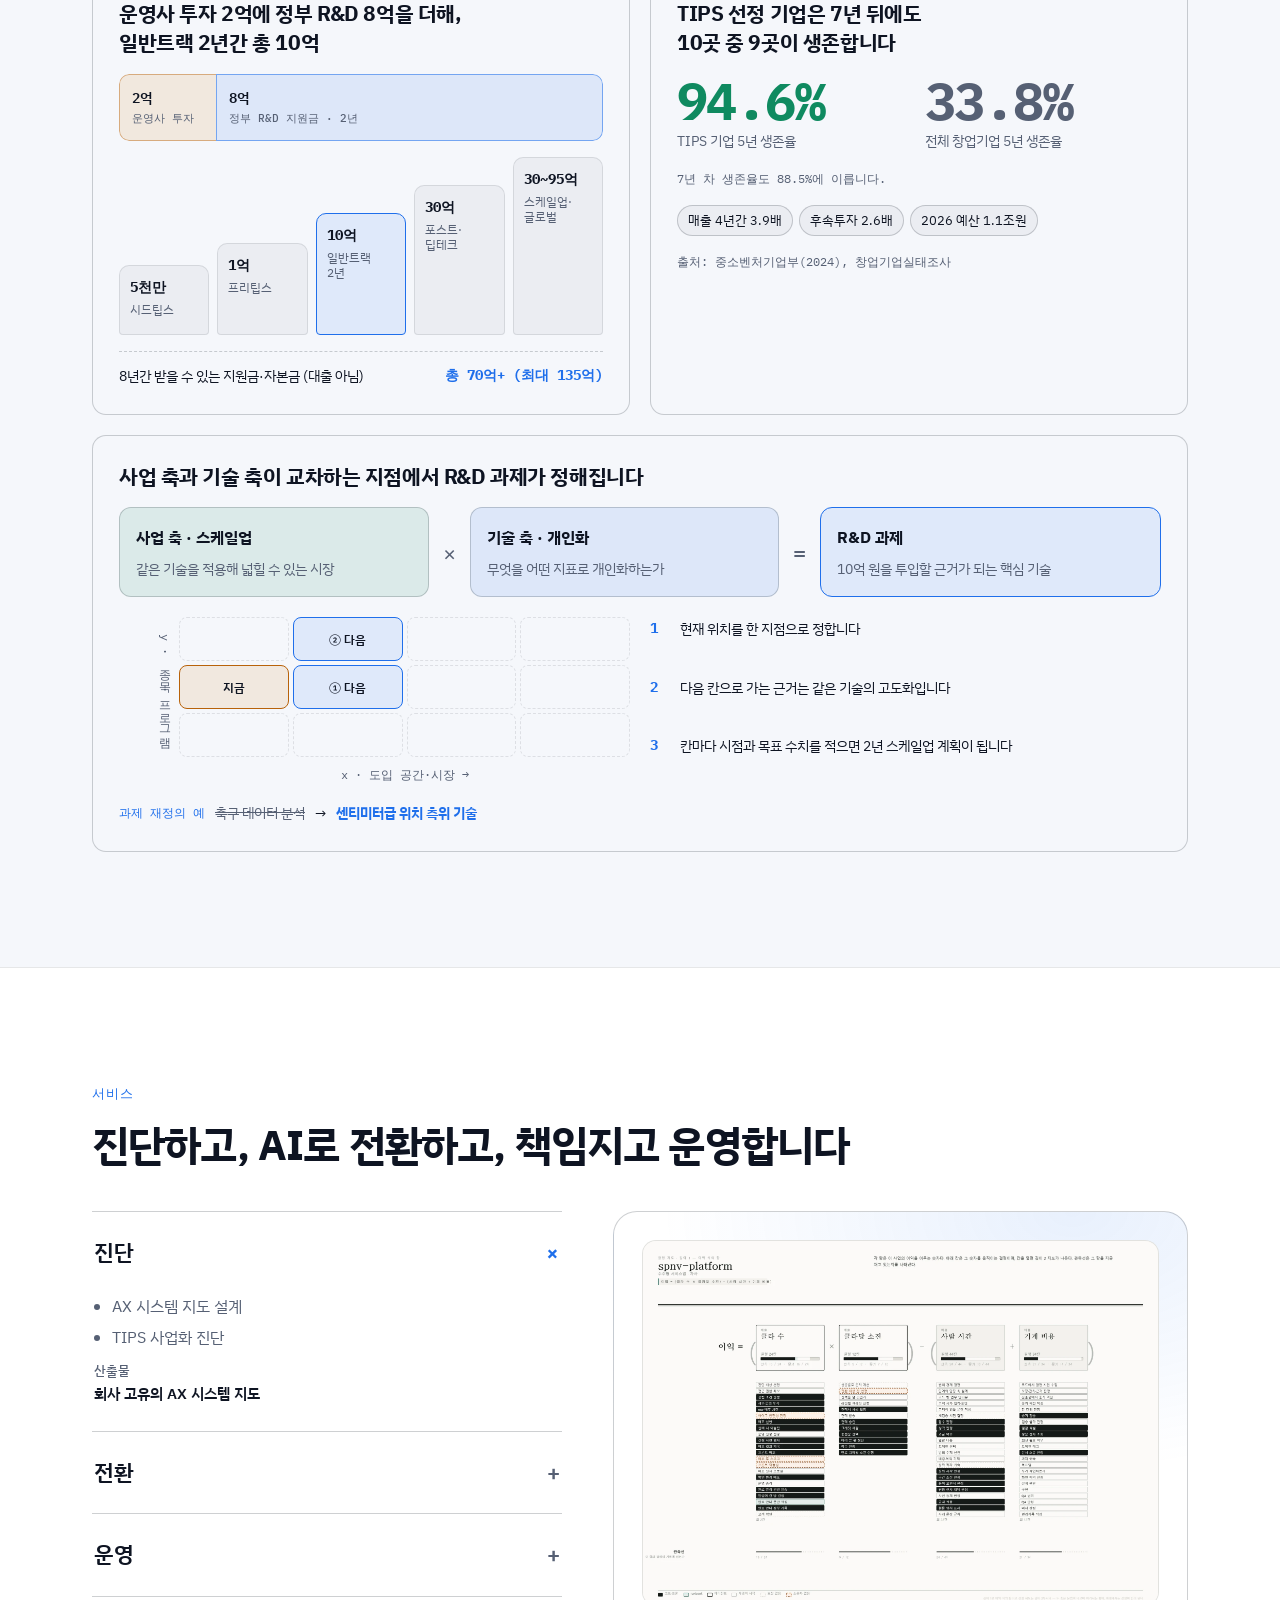
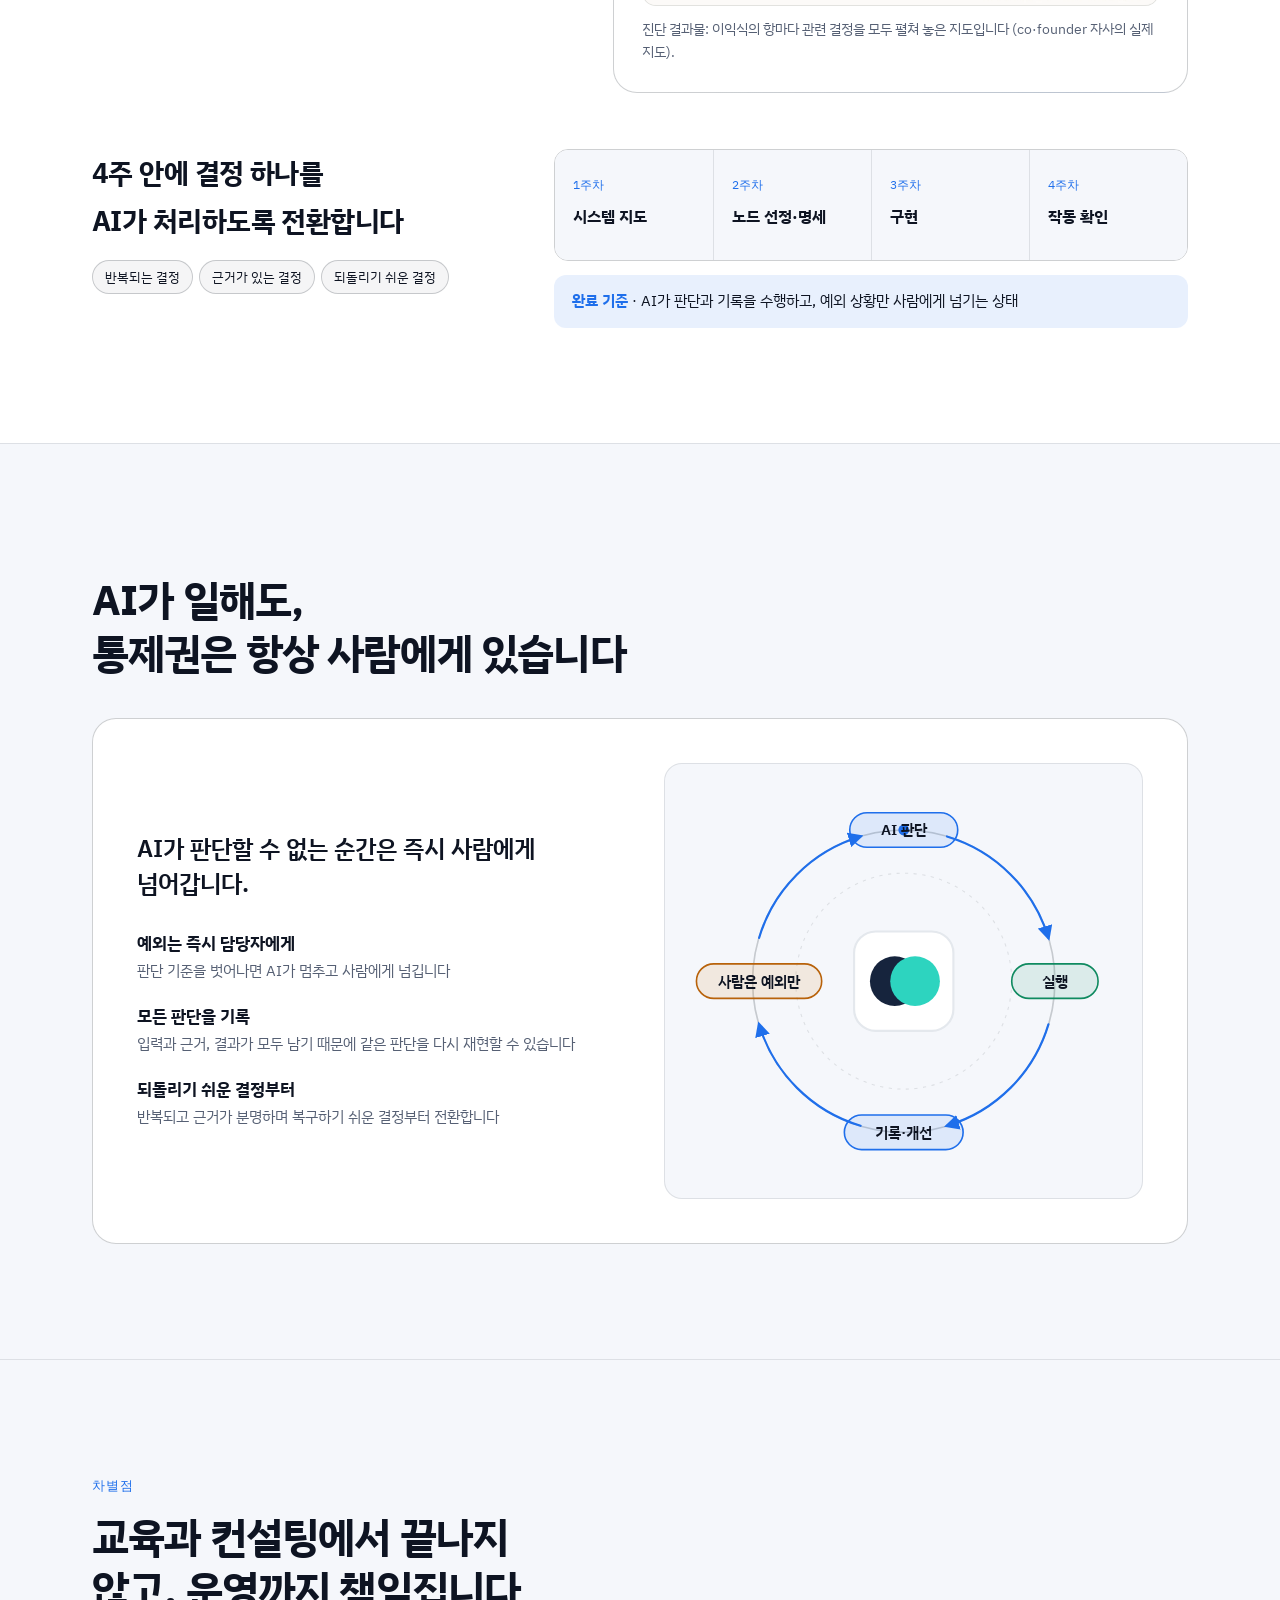
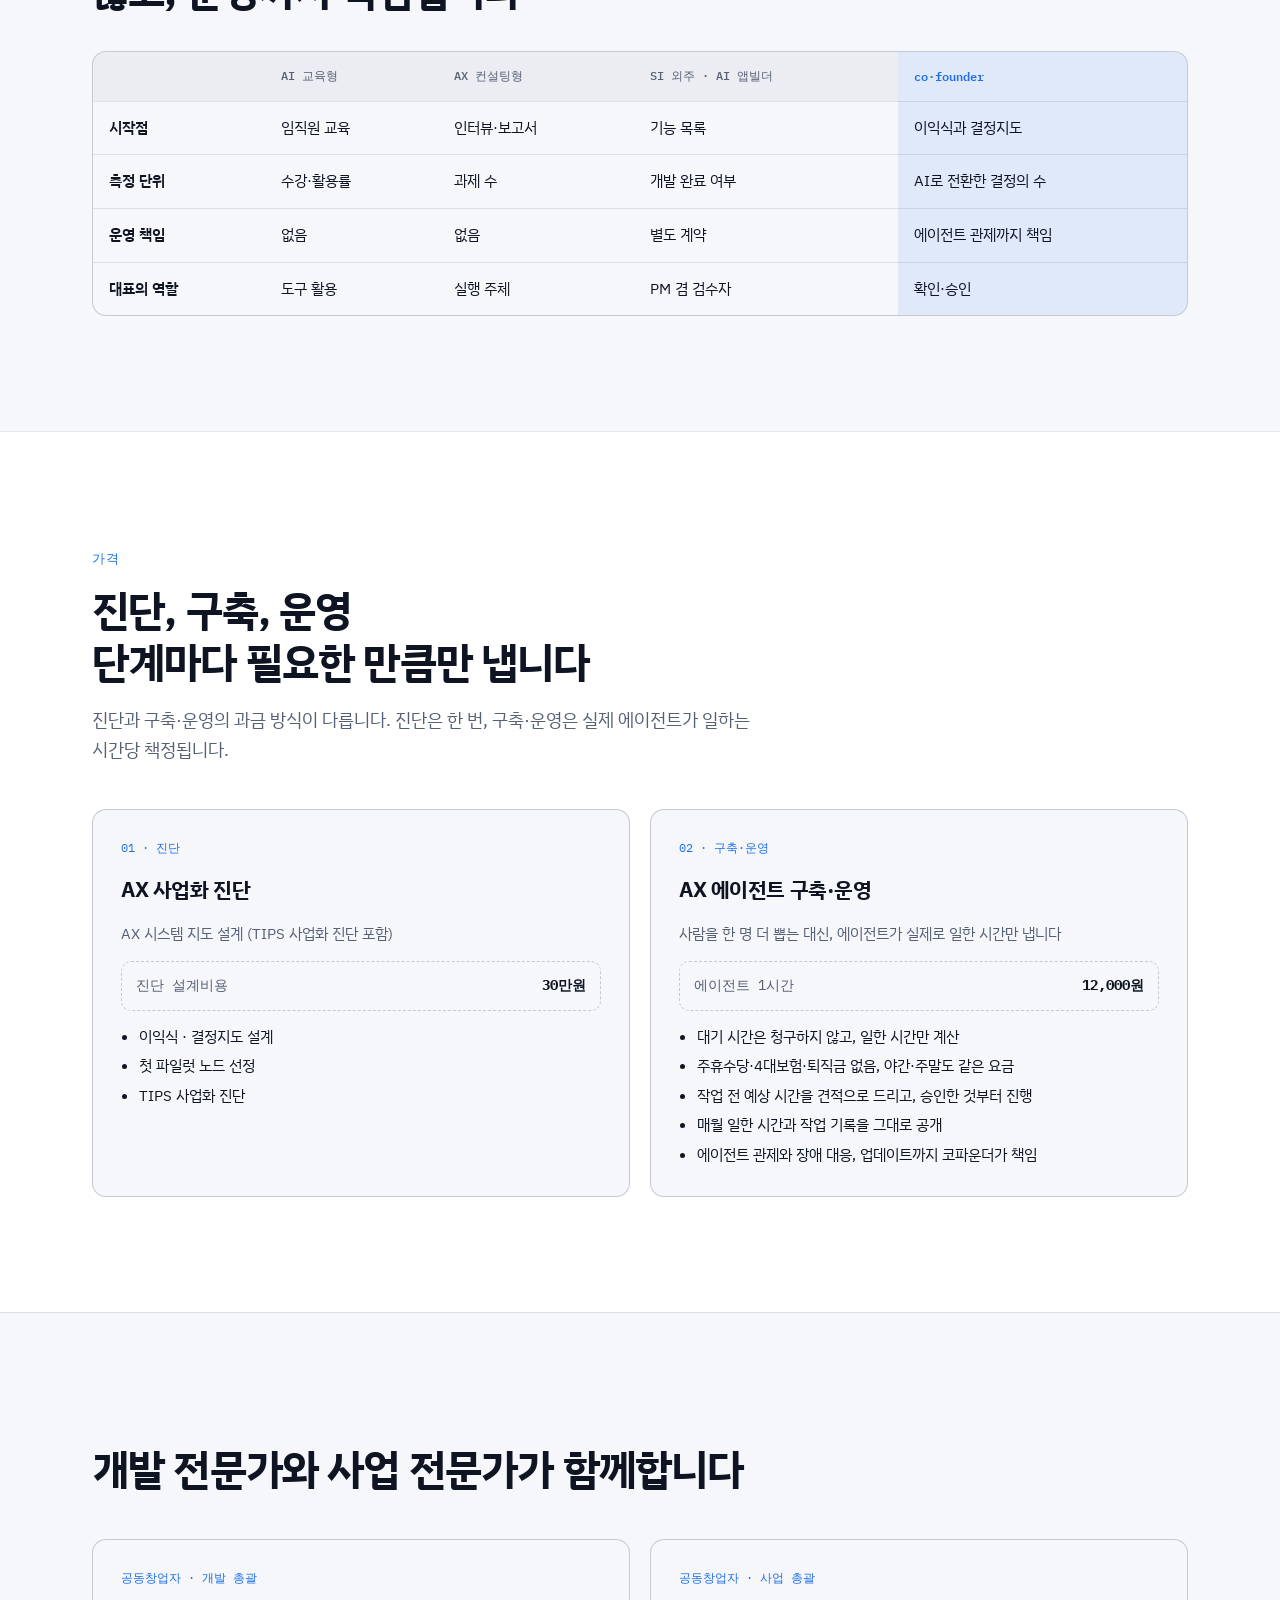
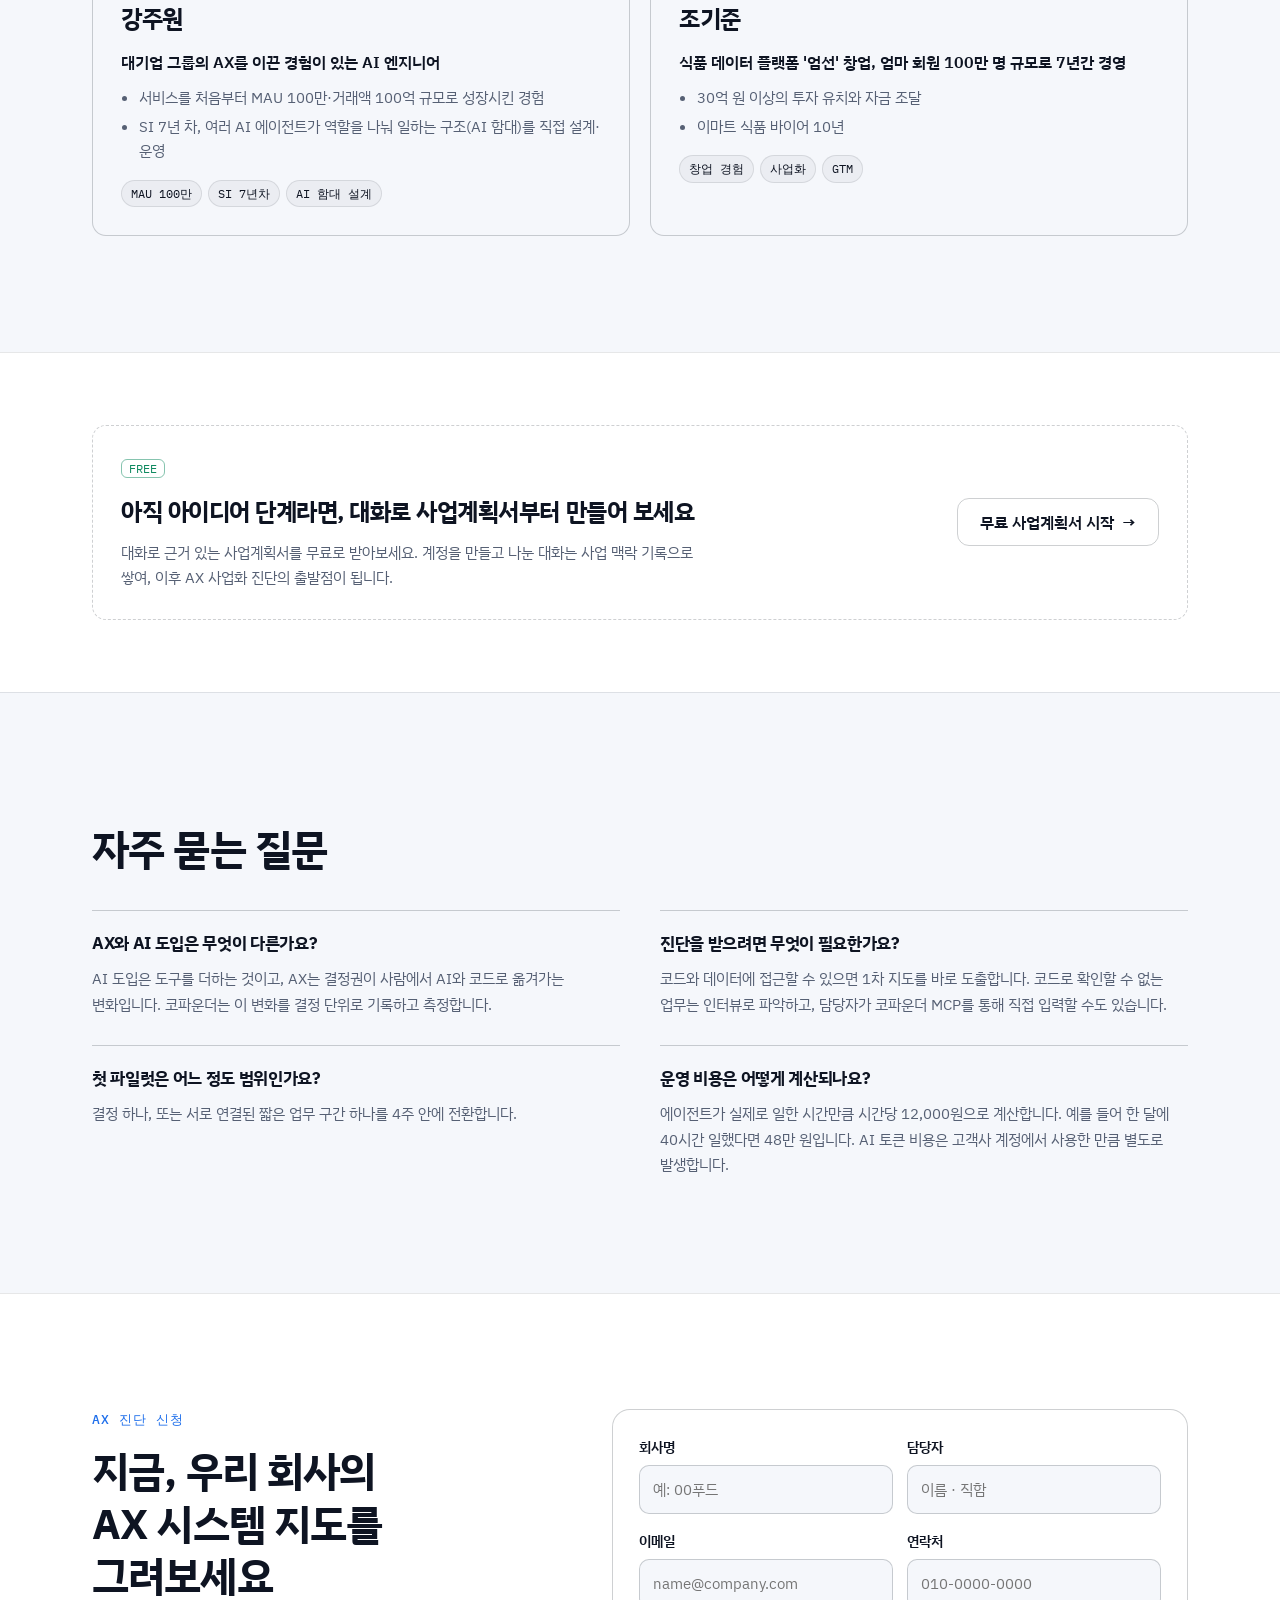
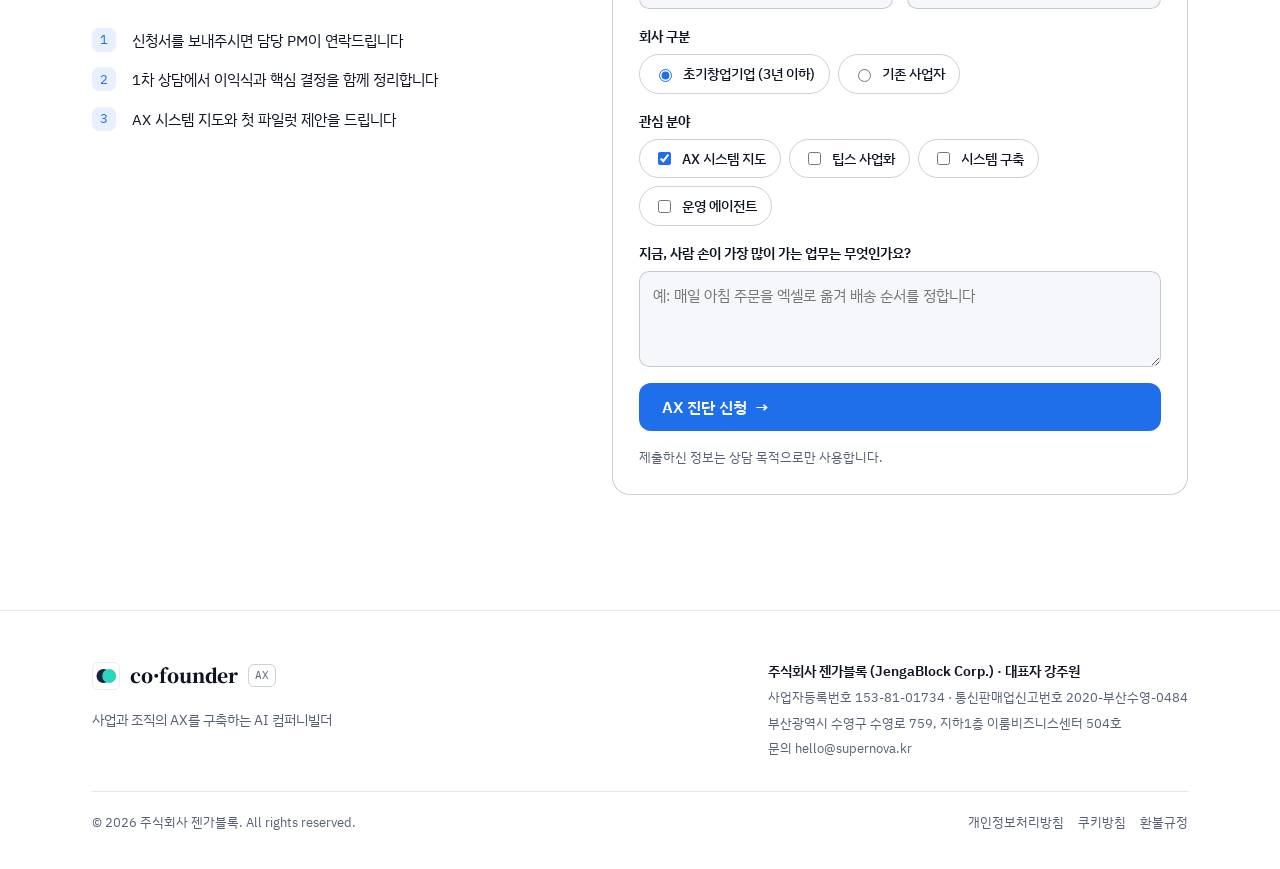
==== commit 16e5e260: "내비 메뉴 '팁스 사업화' → 'TIPS 팁스 사업화' Co-Authored-By: Claude Opus 5.5 <noreply@anthropic.com> Claude-Sessio" ====
--- a/index.html
+++ b/index.html
@@ -811,7 +811,7 @@
       <a href="#ax">AX란</a>
       <a href="#diagnosis">AX 사업화 진단</a>
       <a href="#case">사례</a>
-      <a href="#tips">팁스 사업화</a>
+      <a href="#tips">TIPS 팁스 사업화</a>
       <a href="#service">서비스</a>
       <a href="#pricing">가격</a>
       <a class="sub" href="#bizplan">사업계획서</a>
@@ -829,7 +829,7 @@
       <a href="#ax">AX란</a>
       <a href="#diagnosis">AX 사업화 진단</a>
       <a href="#case">사례</a>
-      <a href="#tips">팁스 사업화</a>
+      <a href="#tips">TIPS 팁스 사업화</a>
       <a href="#service">서비스</a>
       <a href="#pricing">가격</a>
       <a href="#bizplan">사업계획서 (무료)</a>
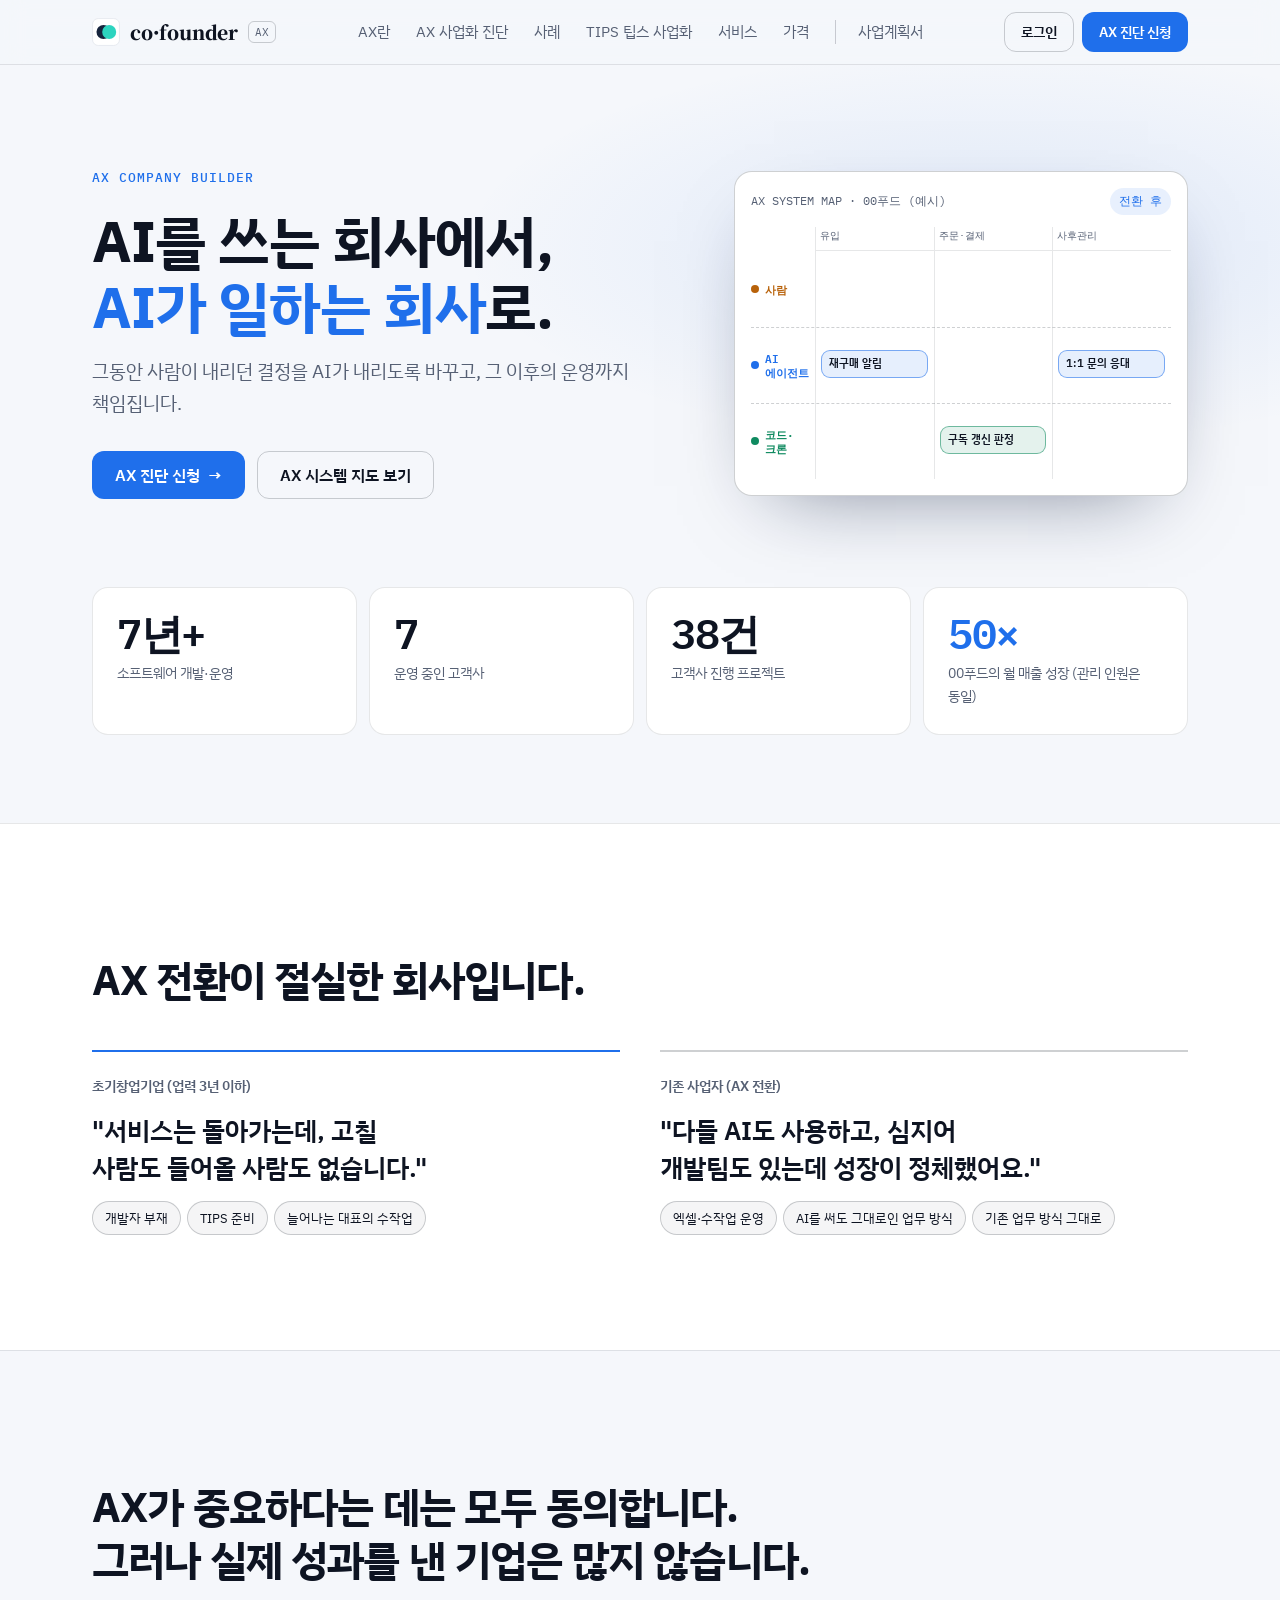
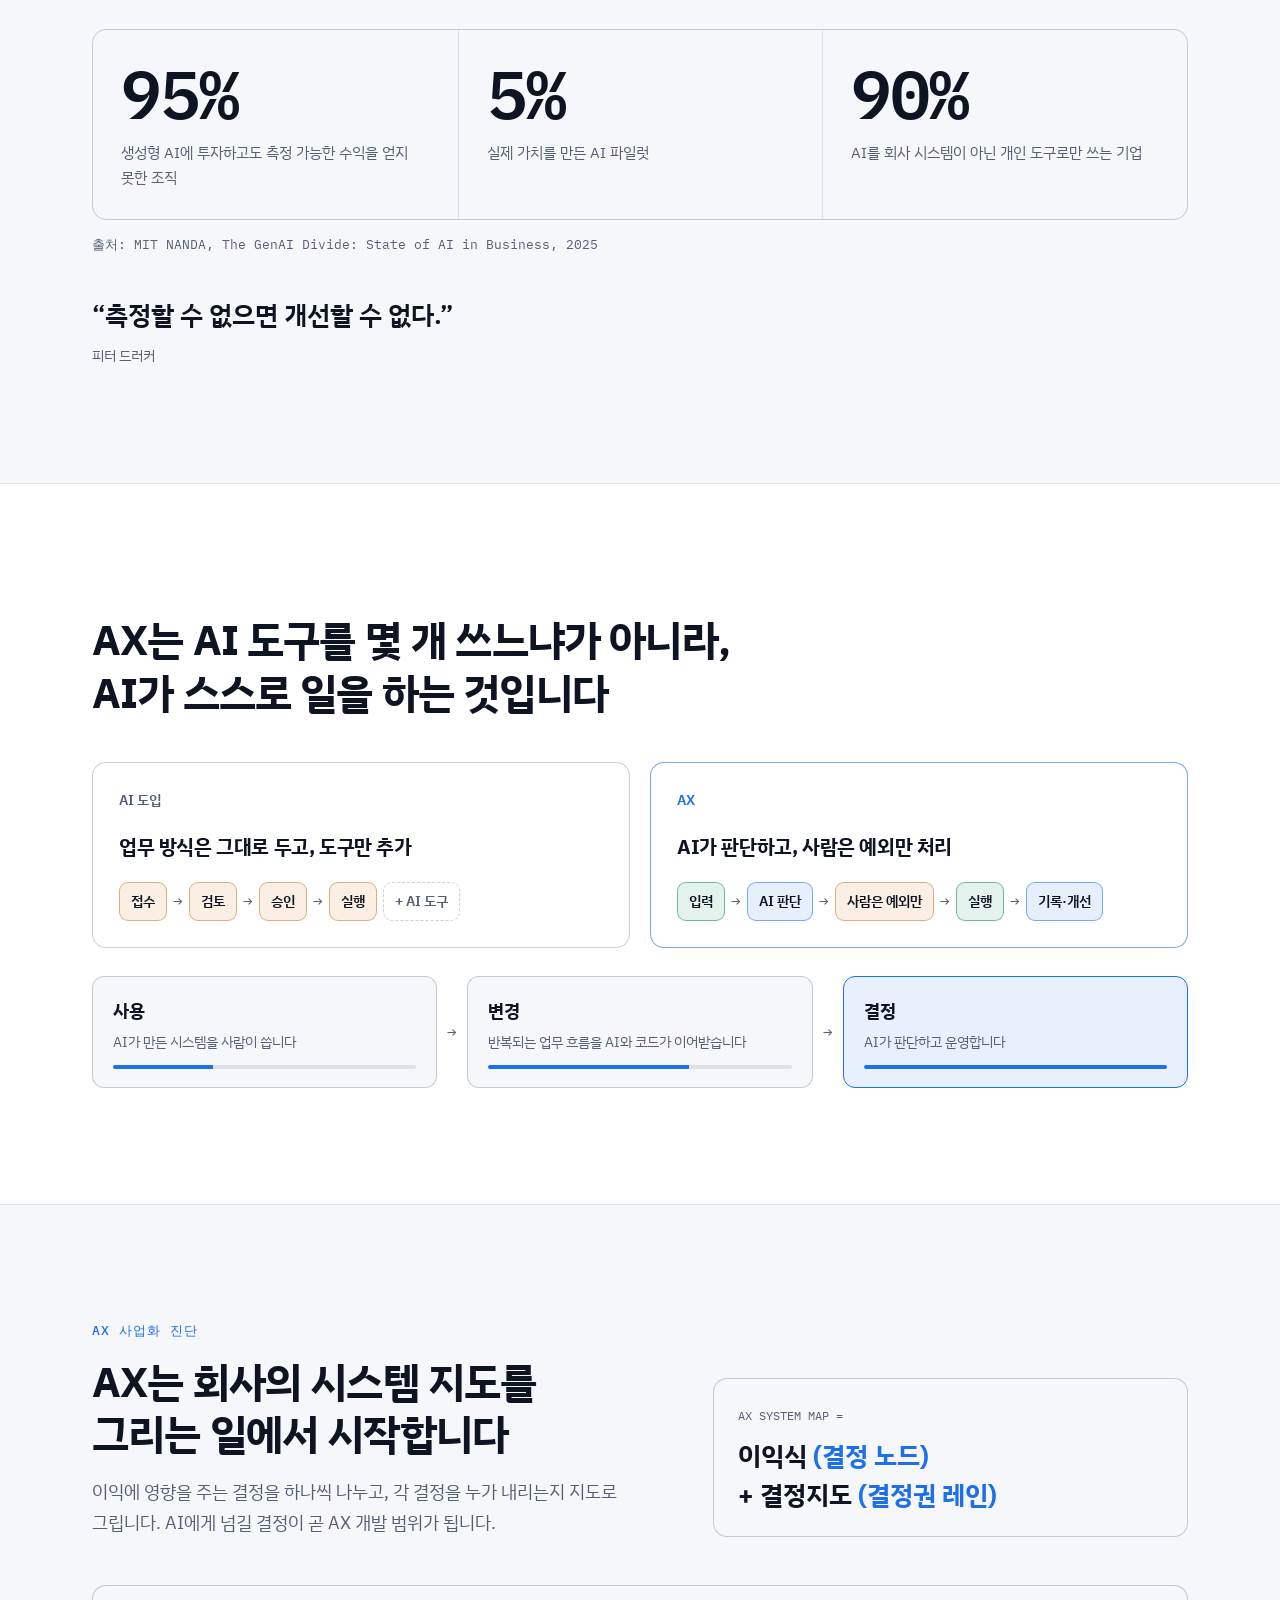
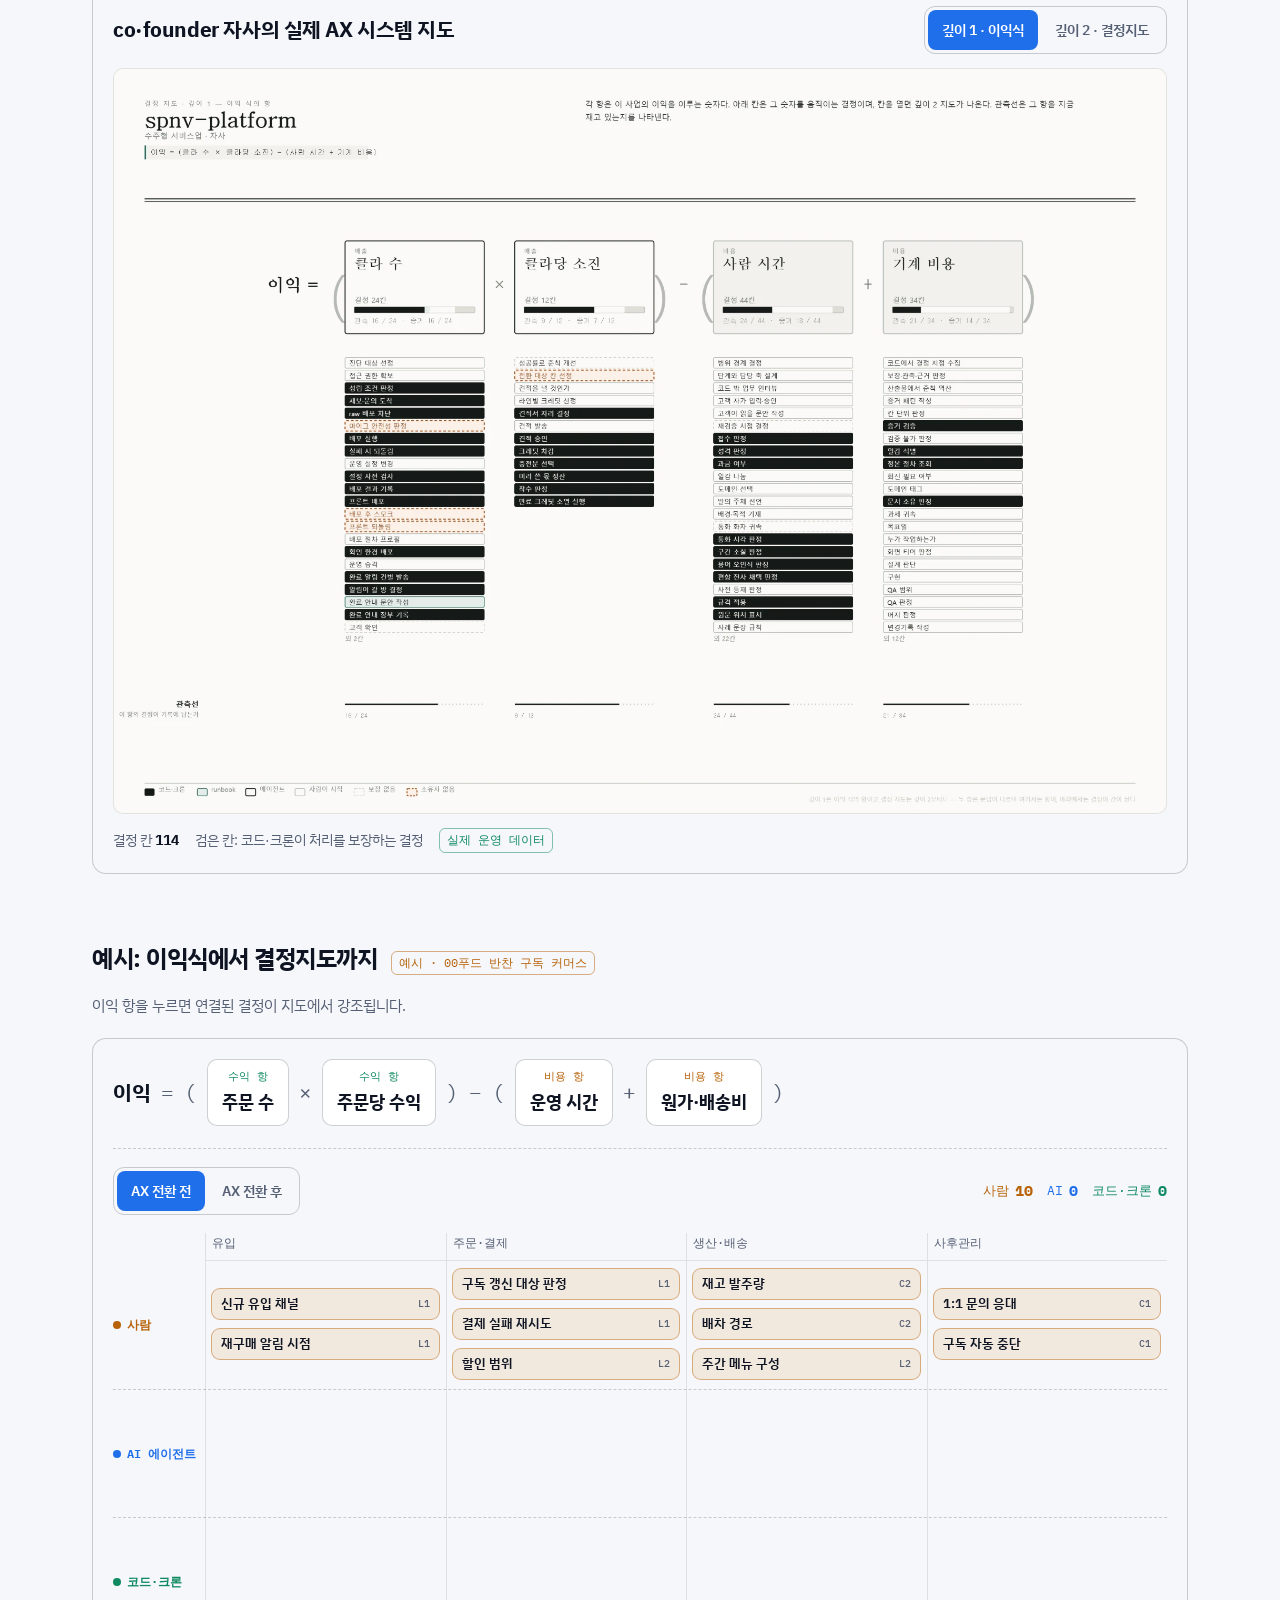
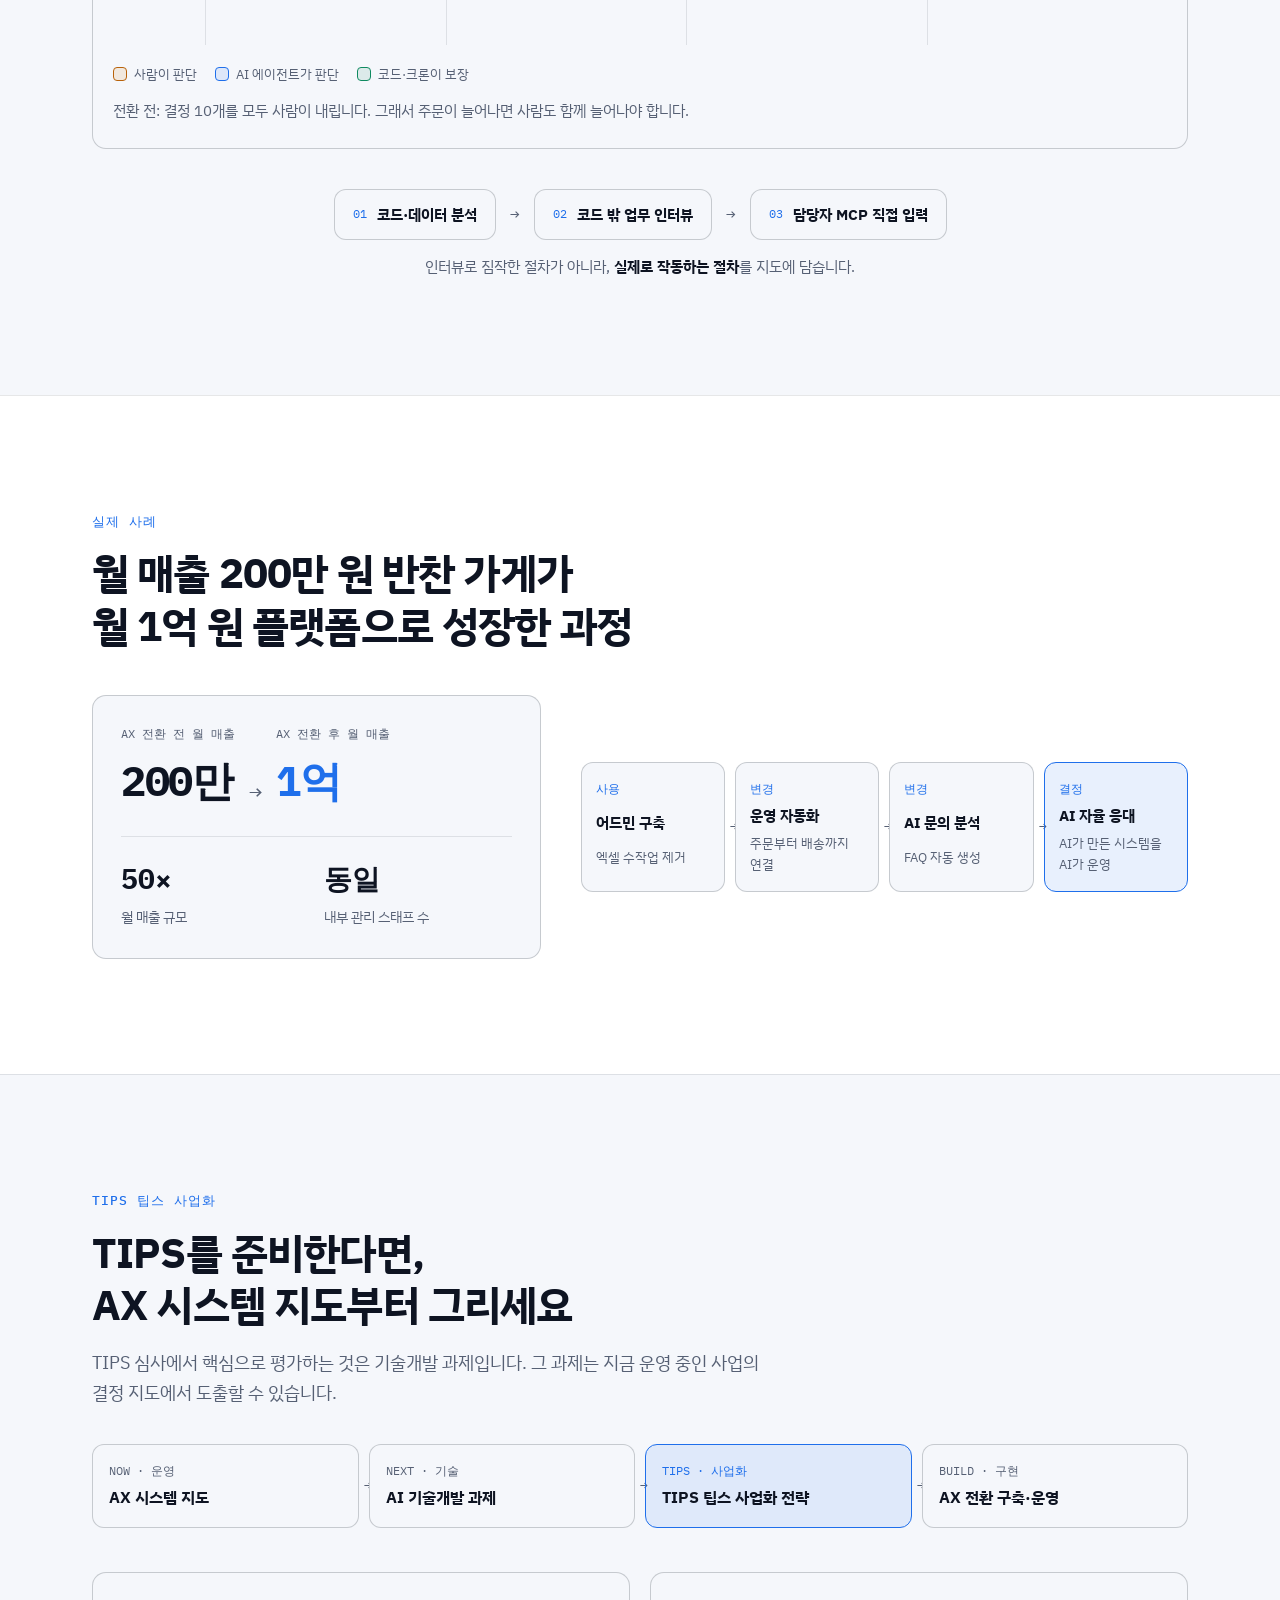
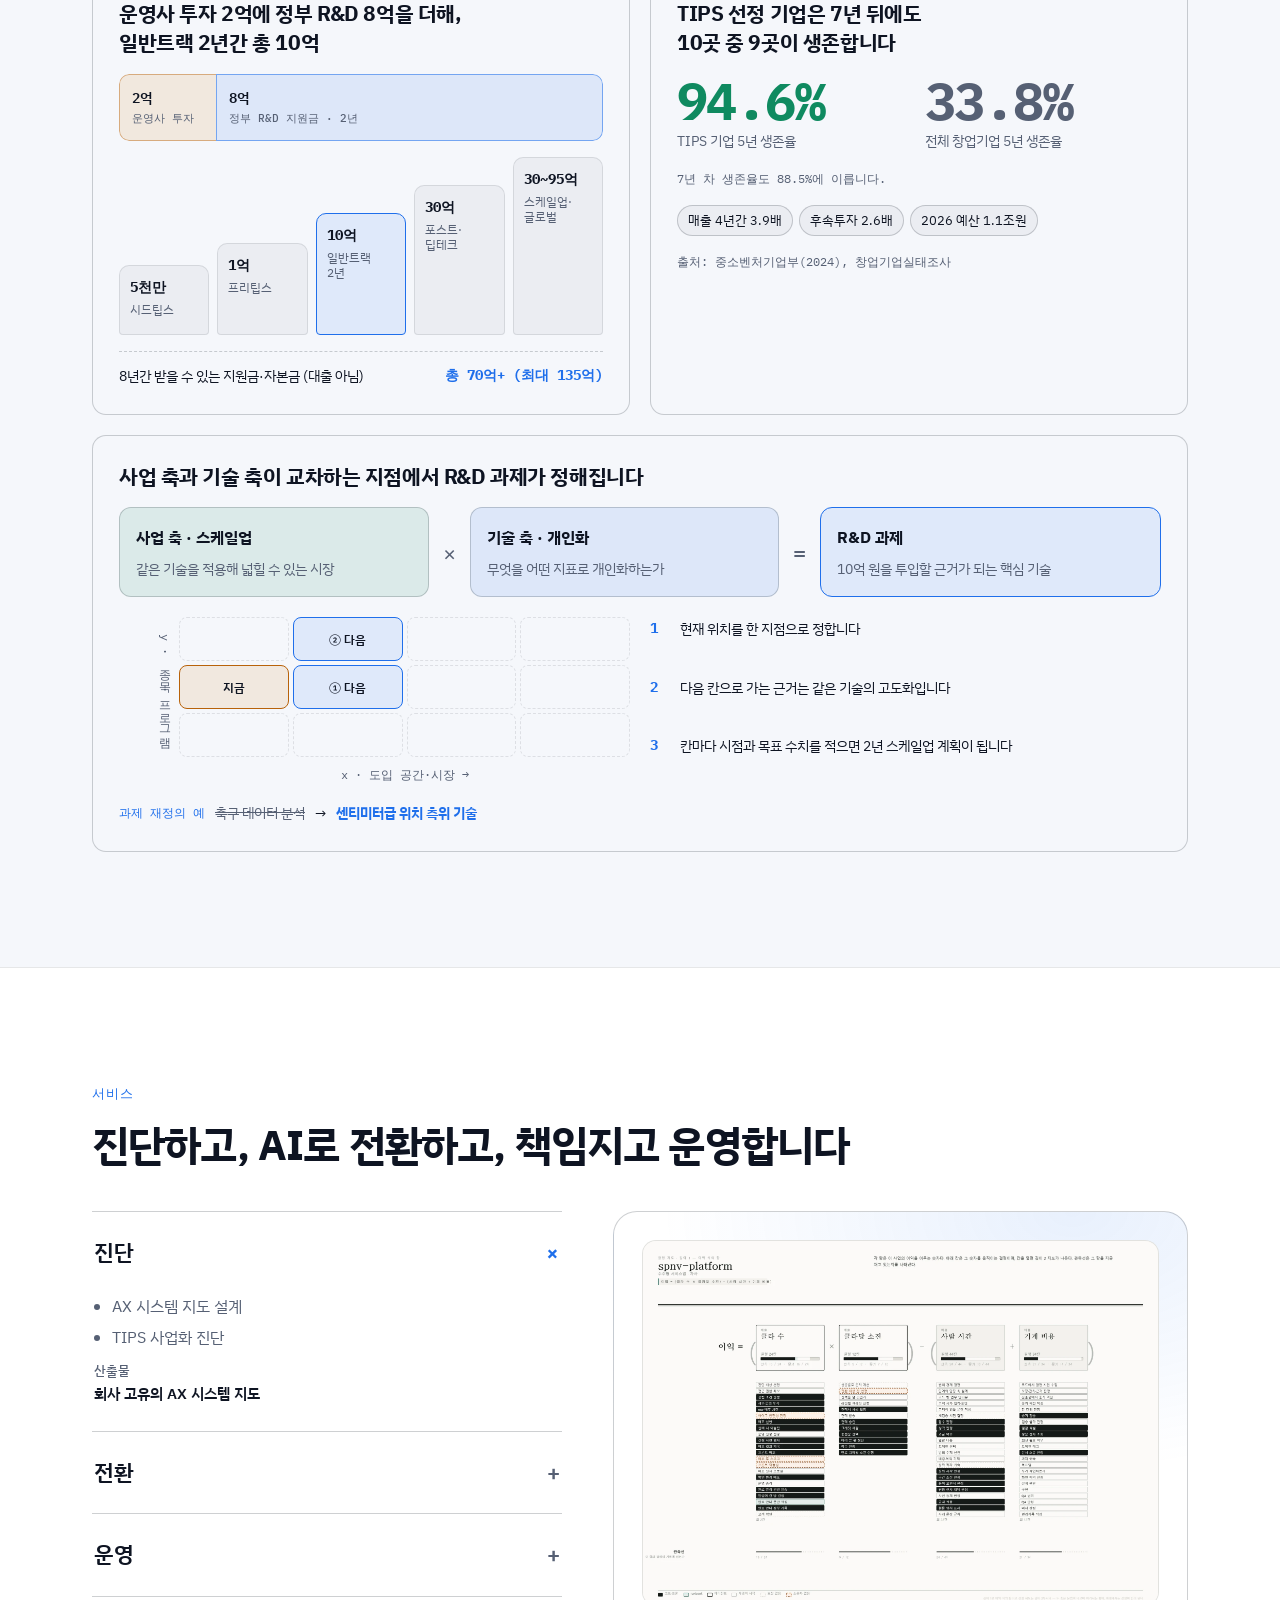
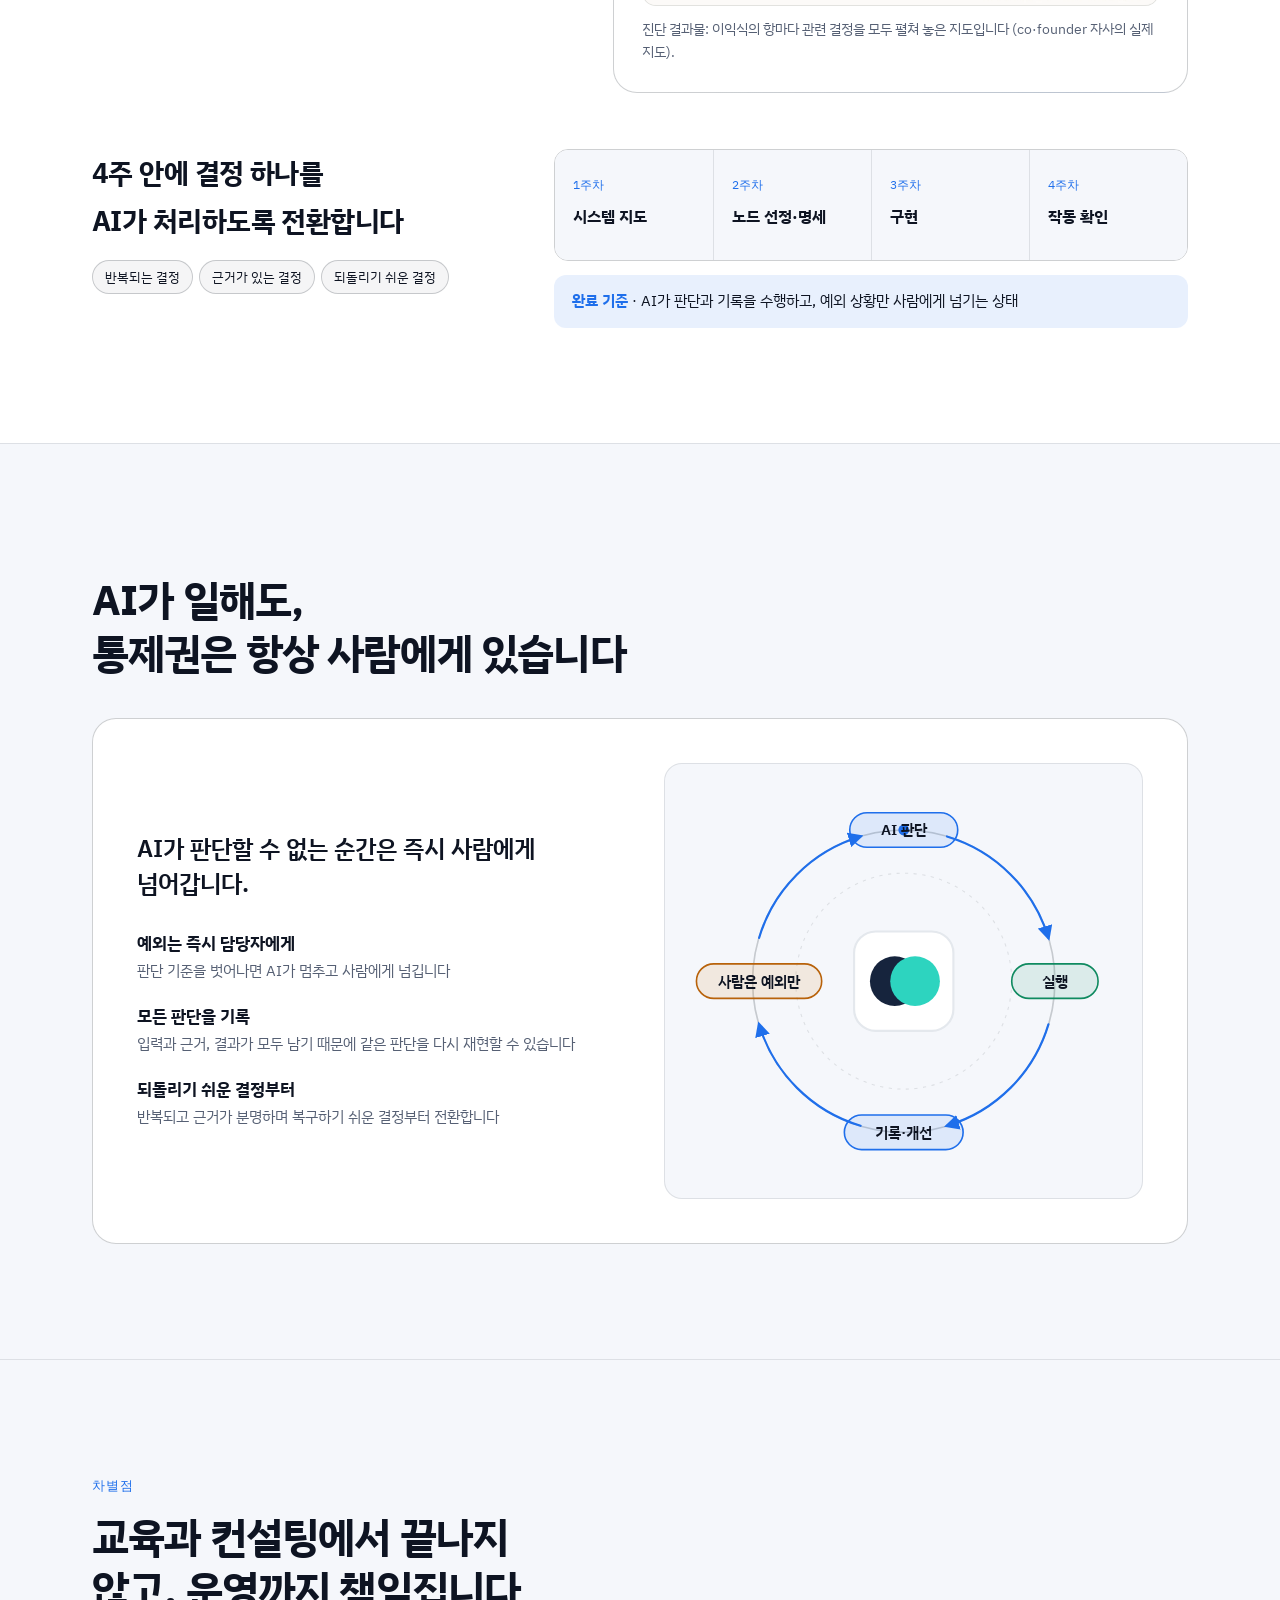
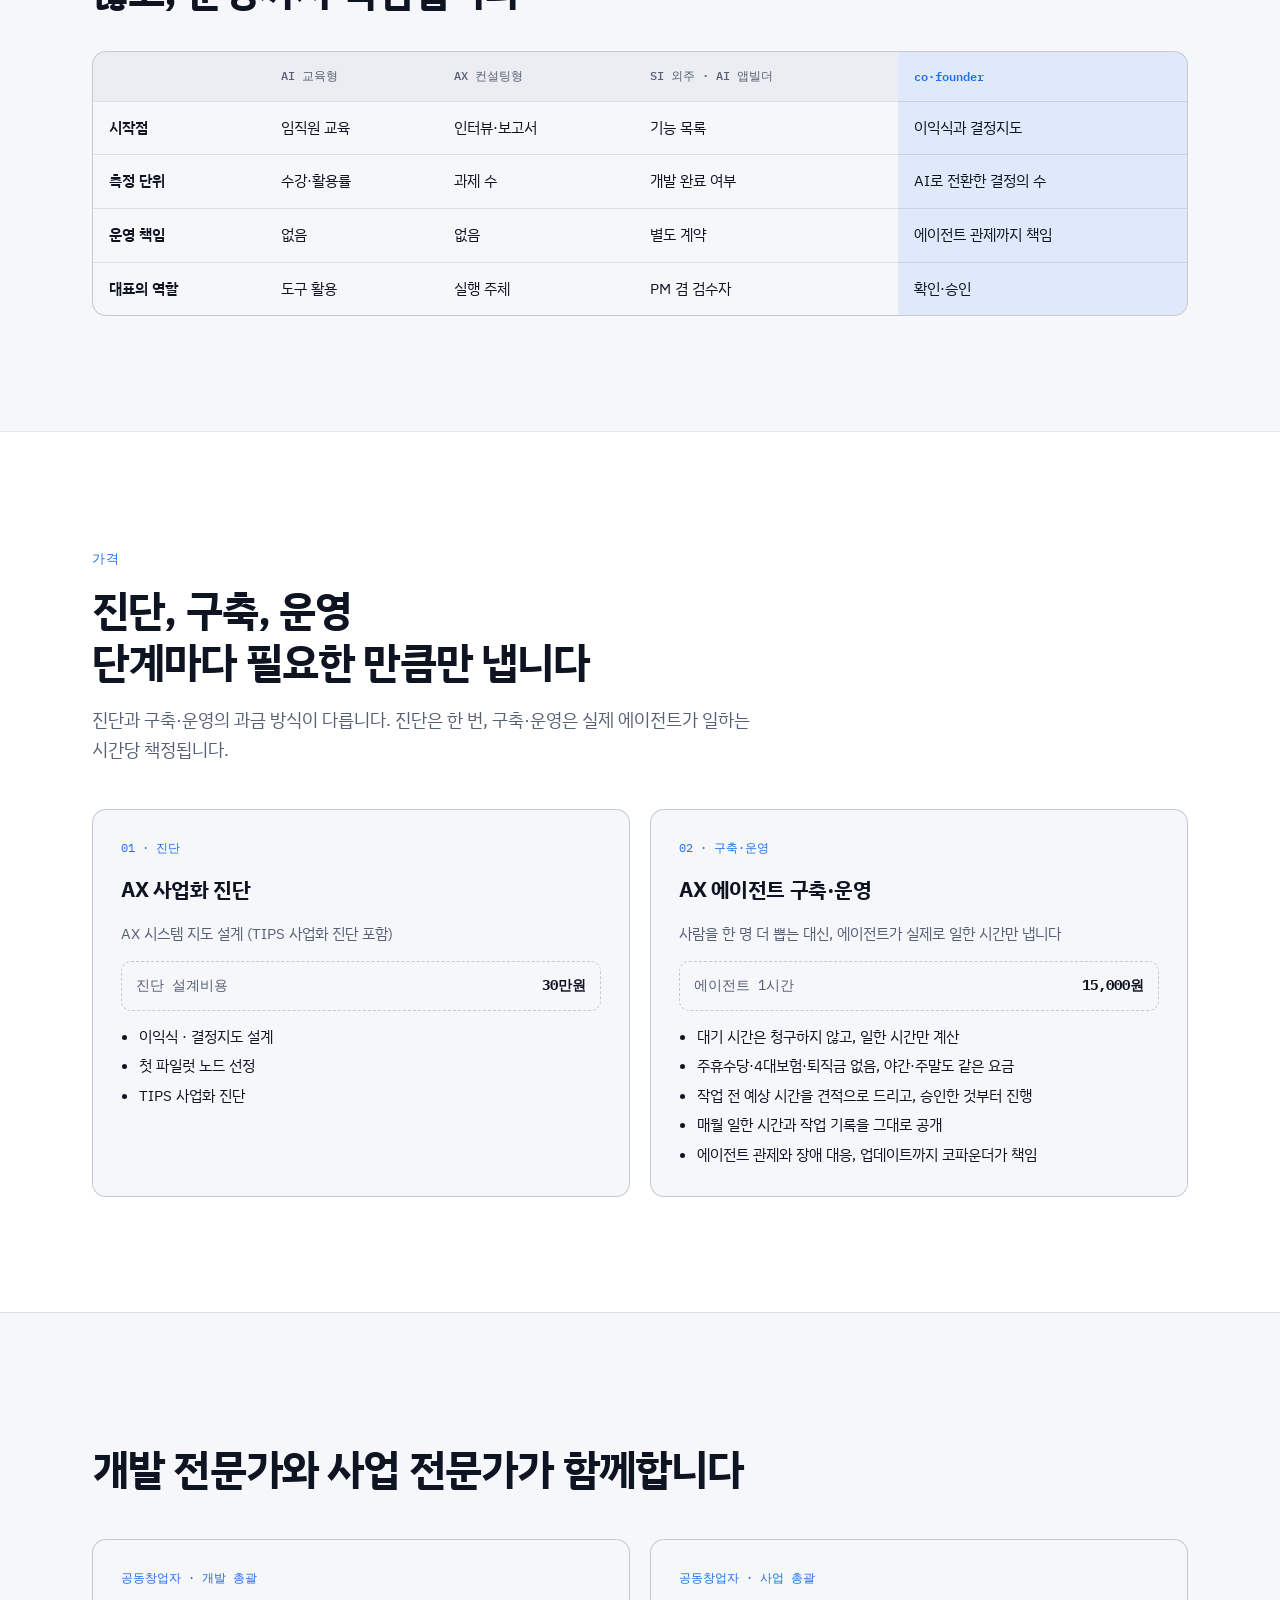
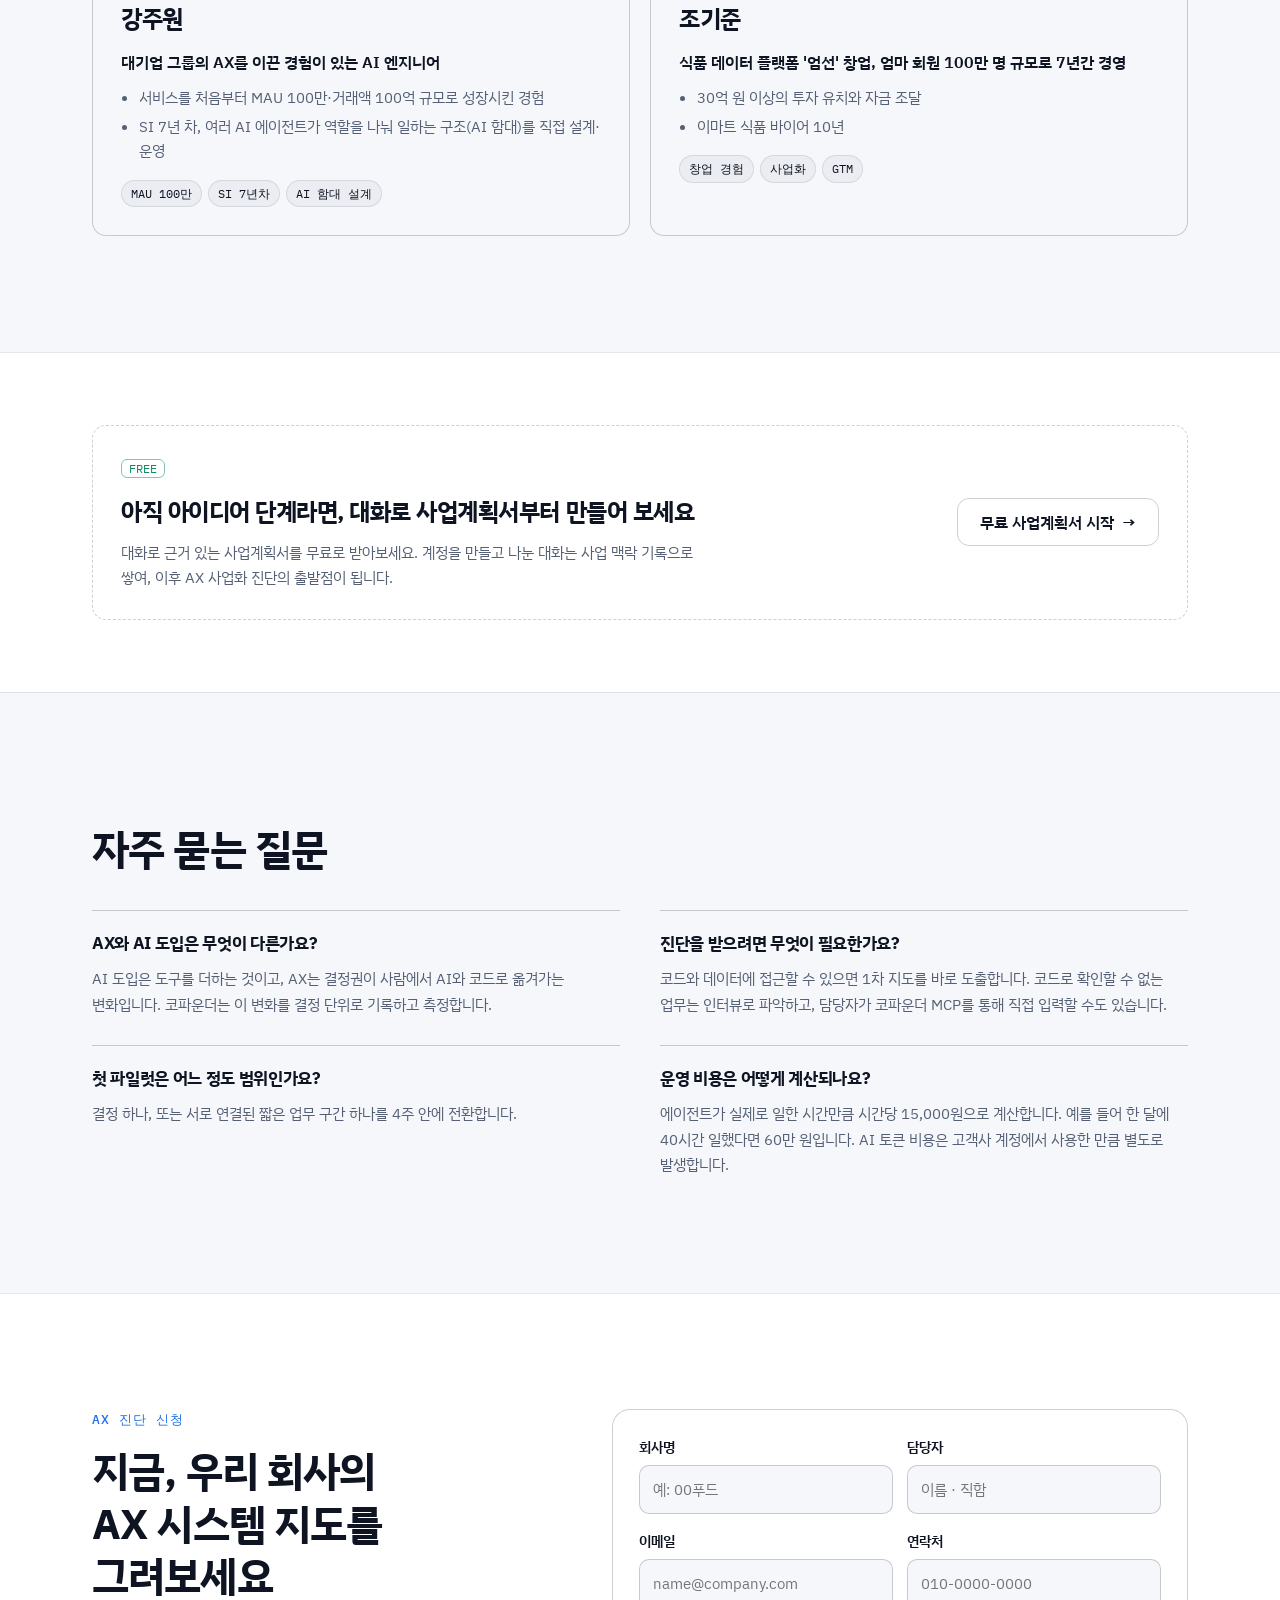
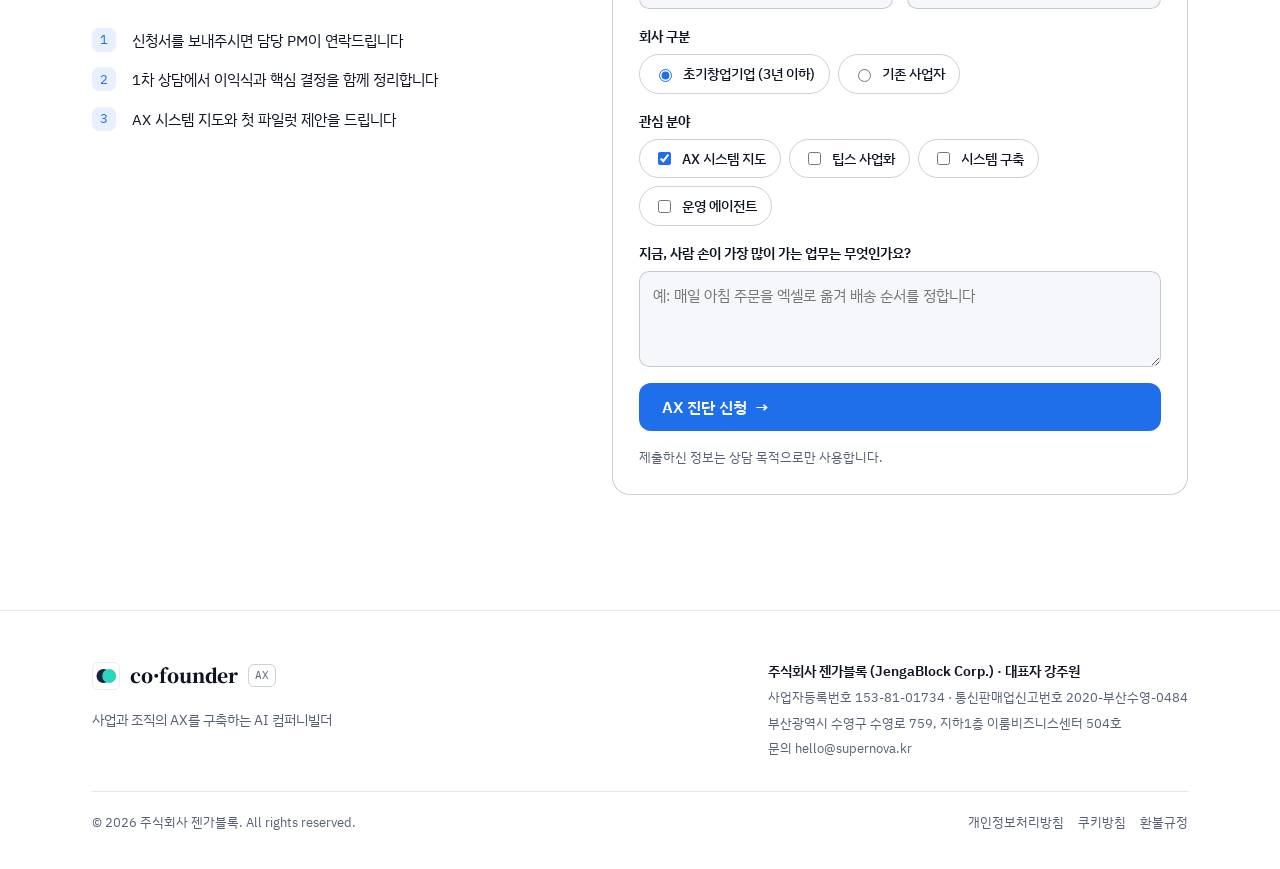
==== commit 810b5d40: "에이전트 시간당 요금 12,000원 → 15,000원 (가격 카드·FAQ 예시) Co-Authored-By: Claude Opus 5.5 <noreply@anthropic.com>" ====
--- a/index.html
+++ b/index.html
@@ -1261,7 +1261,7 @@
         <span class="ptag">02 · 구축·운영</span>
         <h3>AX 에이전트 구축·운영</h3>
         <p class="how">사람을 한 명 더 뽑는 대신, 에이전트가 실제로 일한 시간만 냅니다</p>
-        <div class="amt"><span>에이전트 1시간</span><strong>12,000원</strong></div>
+        <div class="amt"><span>에이전트 1시간</span><strong>15,000원</strong></div>
         <ul><li>대기 시간은 청구하지 않고, 일한 시간만 계산</li><li>주휴수당·4대보험·퇴직금 없음, 야간·주말도 같은 요금</li><li>작업 전 예상 시간을 견적으로 드리고, 승인한 것부터 진행</li><li>매월 일한 시간과 작업 기록을 그대로 공개</li><li>에이전트 관제와 장애 대응, 업데이트까지 코파운더가 책임</li></ul>
       </article>
     </div>
@@ -1315,7 +1315,7 @@
       <div><h3>AX와 AI 도입은 무엇이 다른가요?</h3><p>AI 도입은 도구를 더하는 것이고, AX는 결정권이 사람에서 AI와 코드로 옮겨가는 변화입니다. 코파운더는 이 변화를 결정 단위로 기록하고 측정합니다.</p></div>
       <div><h3>진단을 받으려면 무엇이 필요한가요?</h3><p>코드와 데이터에 접근할 수 있으면 1차 지도를 바로 도출합니다. 코드로 확인할 수 없는 업무는 인터뷰로 파악하고, 담당자가 코파운더 MCP를 통해 직접 입력할 수도 있습니다.</p></div>
       <div><h3>첫 파일럿은 어느 정도 범위인가요?</h3><p>결정 하나, 또는 서로 연결된 짧은 업무 구간 하나를 4주 안에 전환합니다.</p></div>
-      <div><h3>운영 비용은 어떻게 계산되나요?</h3><p>에이전트가 실제로 일한 시간만큼 시간당 12,000원으로 계산합니다. 예를 들어 한 달에 40시간 일했다면 48만 원입니다. AI 토큰 비용은 고객사 계정에서 사용한 만큼 별도로 발생합니다.</p></div>
+      <div><h3>운영 비용은 어떻게 계산되나요?</h3><p>에이전트가 실제로 일한 시간만큼 시간당 15,000원으로 계산합니다. 예를 들어 한 달에 40시간 일했다면 60만 원입니다. AI 토큰 비용은 고객사 계정에서 사용한 만큼 별도로 발생합니다.</p></div>
     </div>
   </div>
 </section>
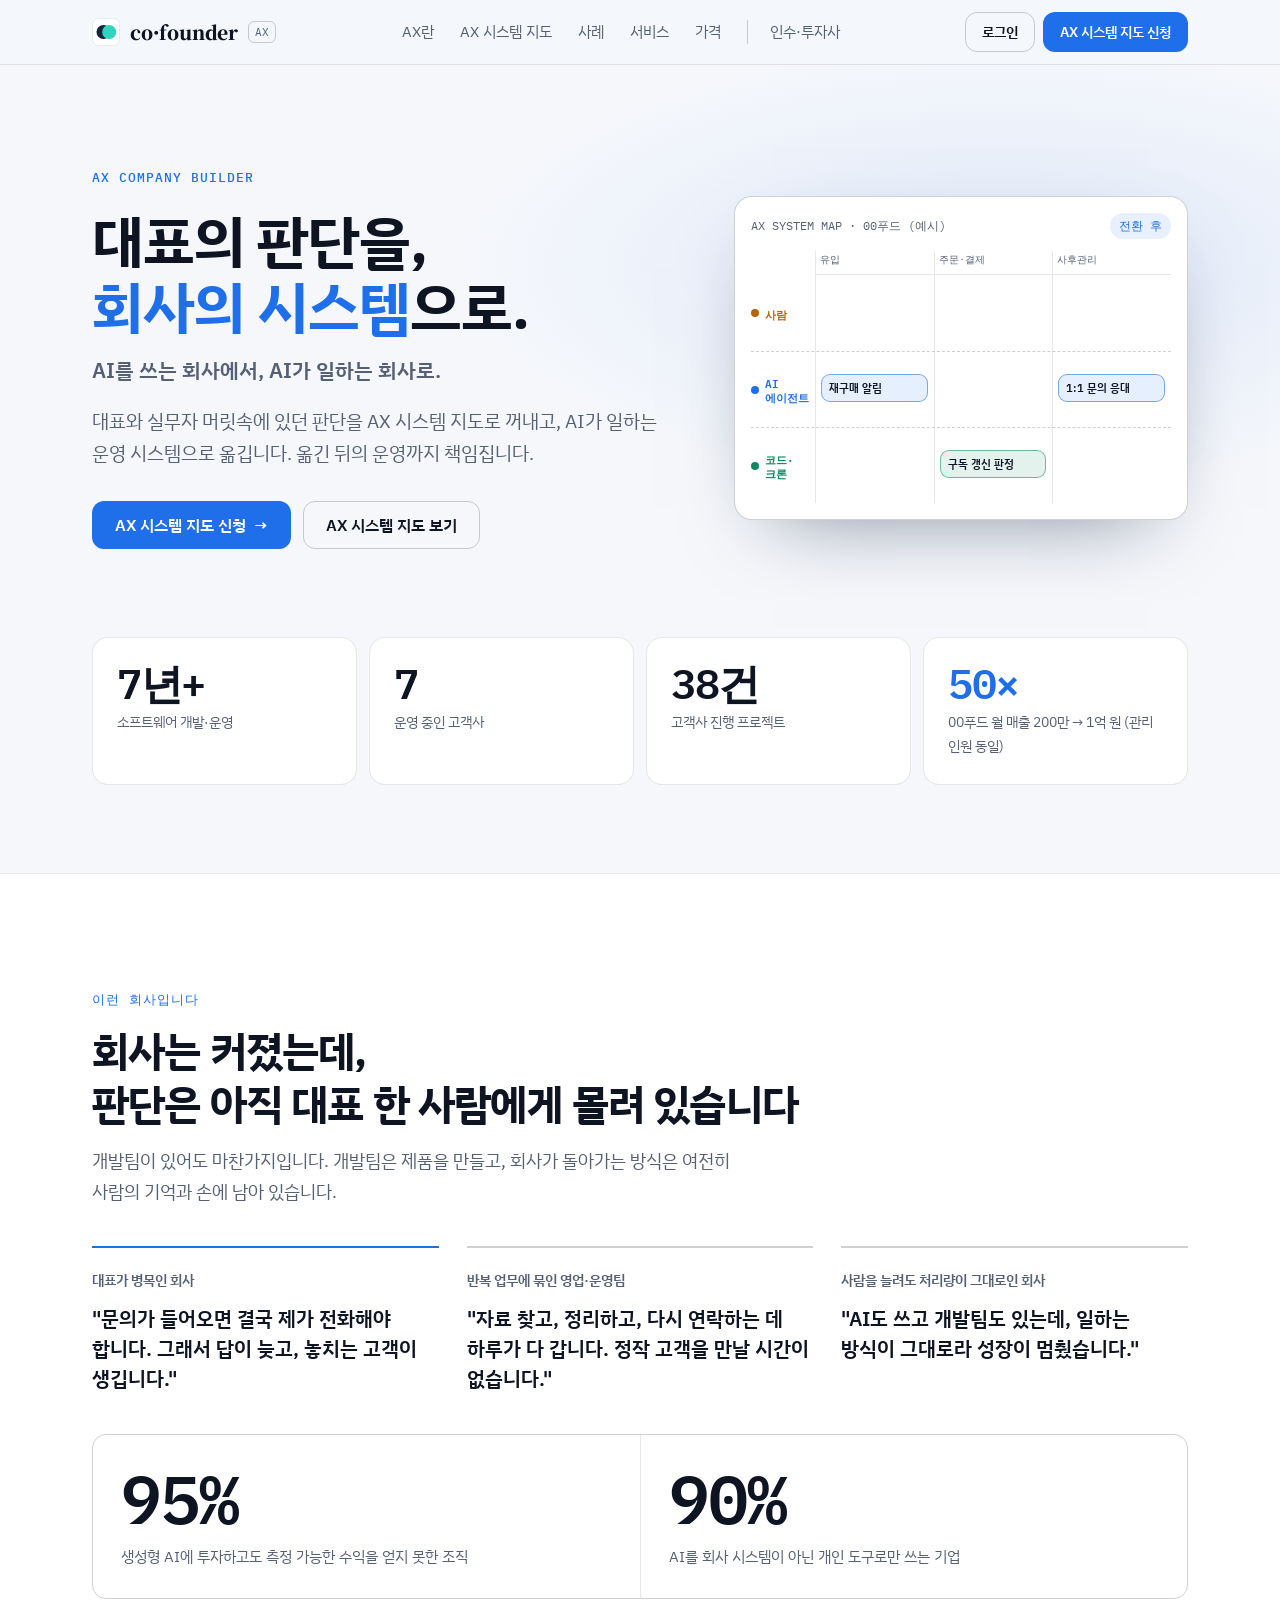
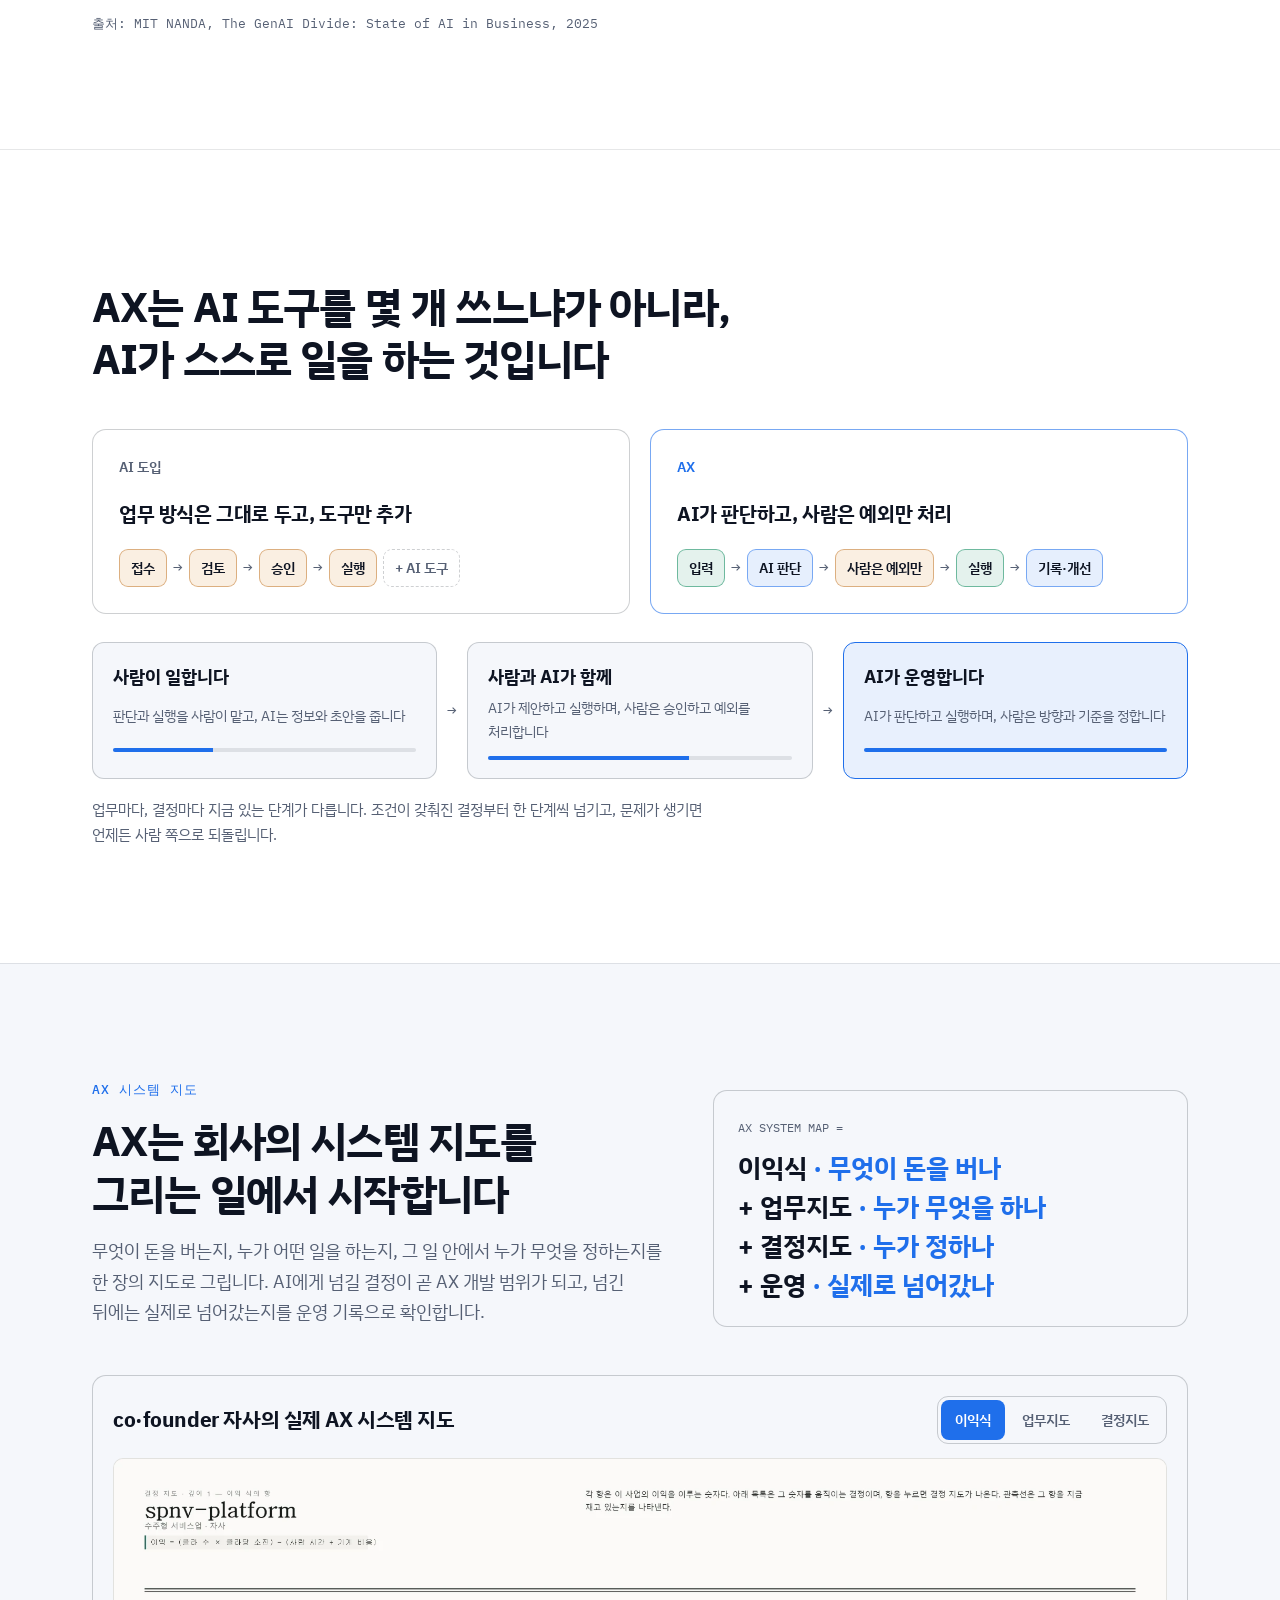
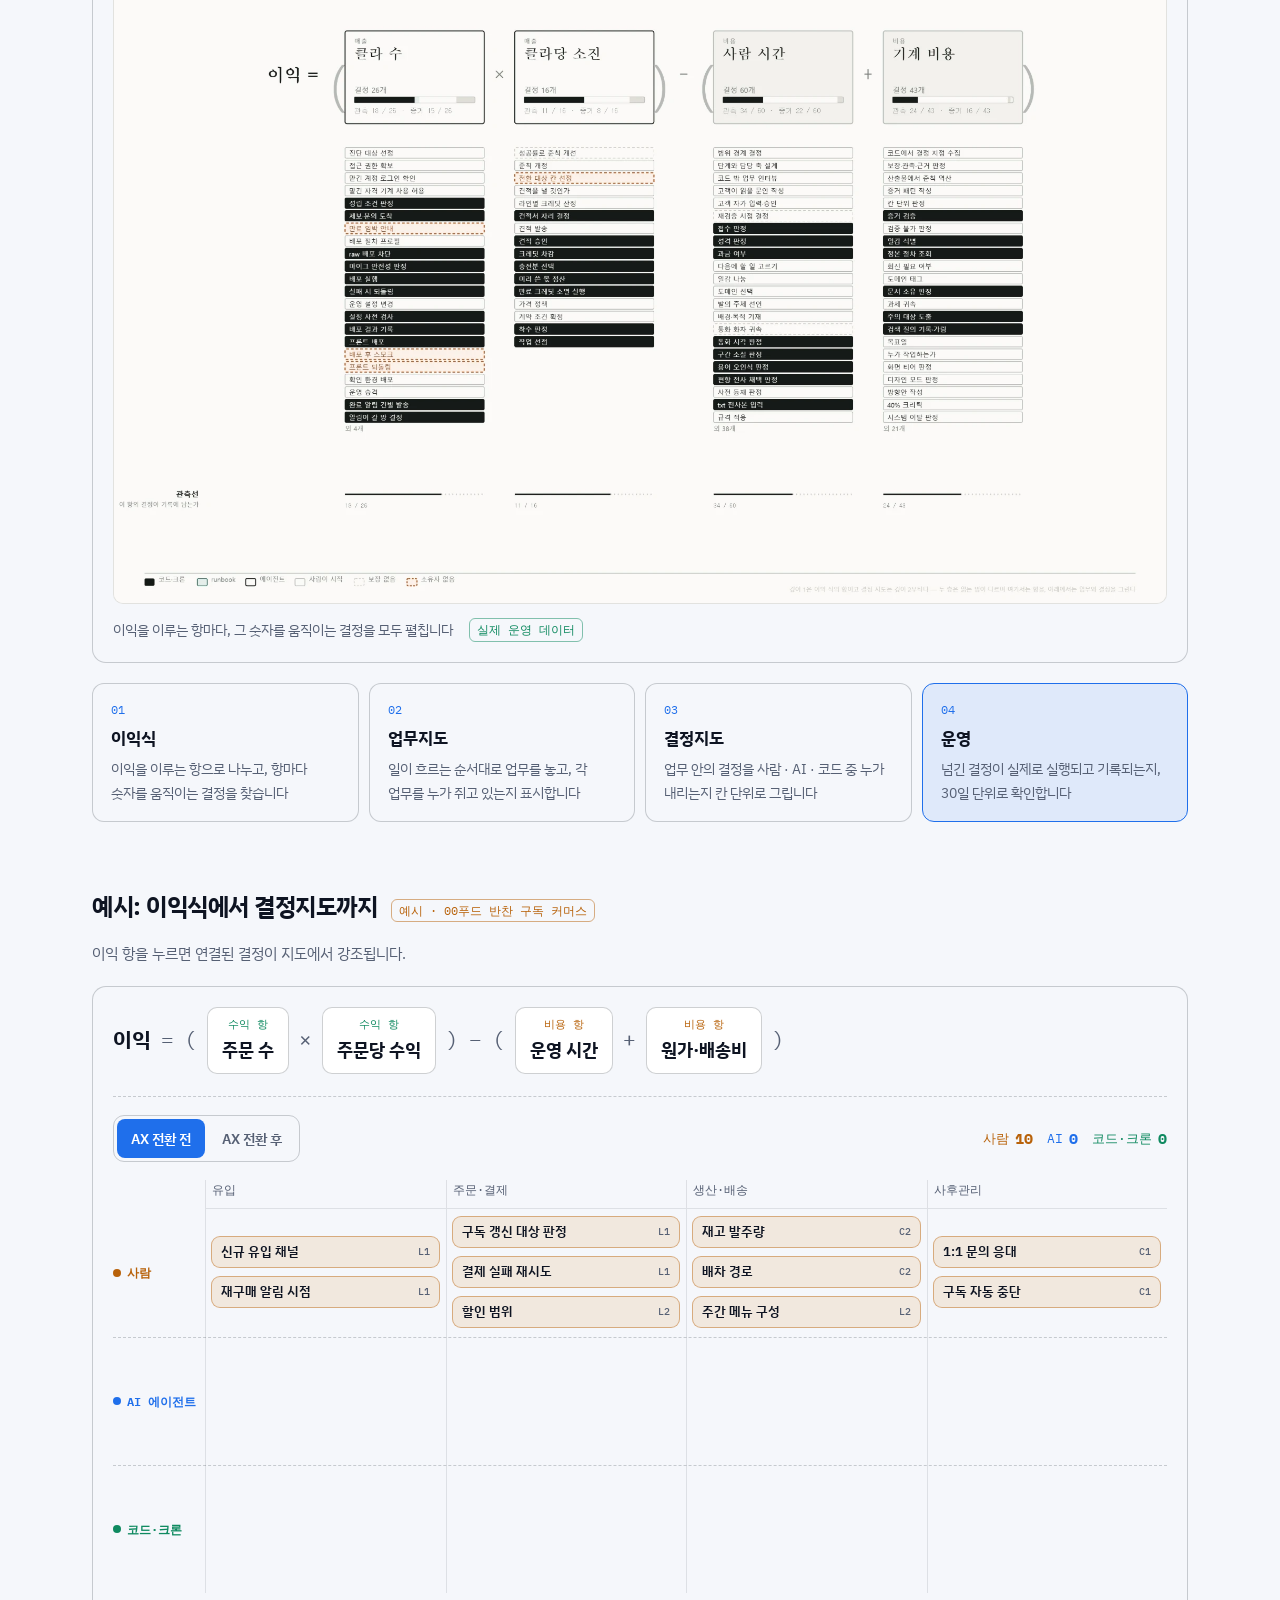
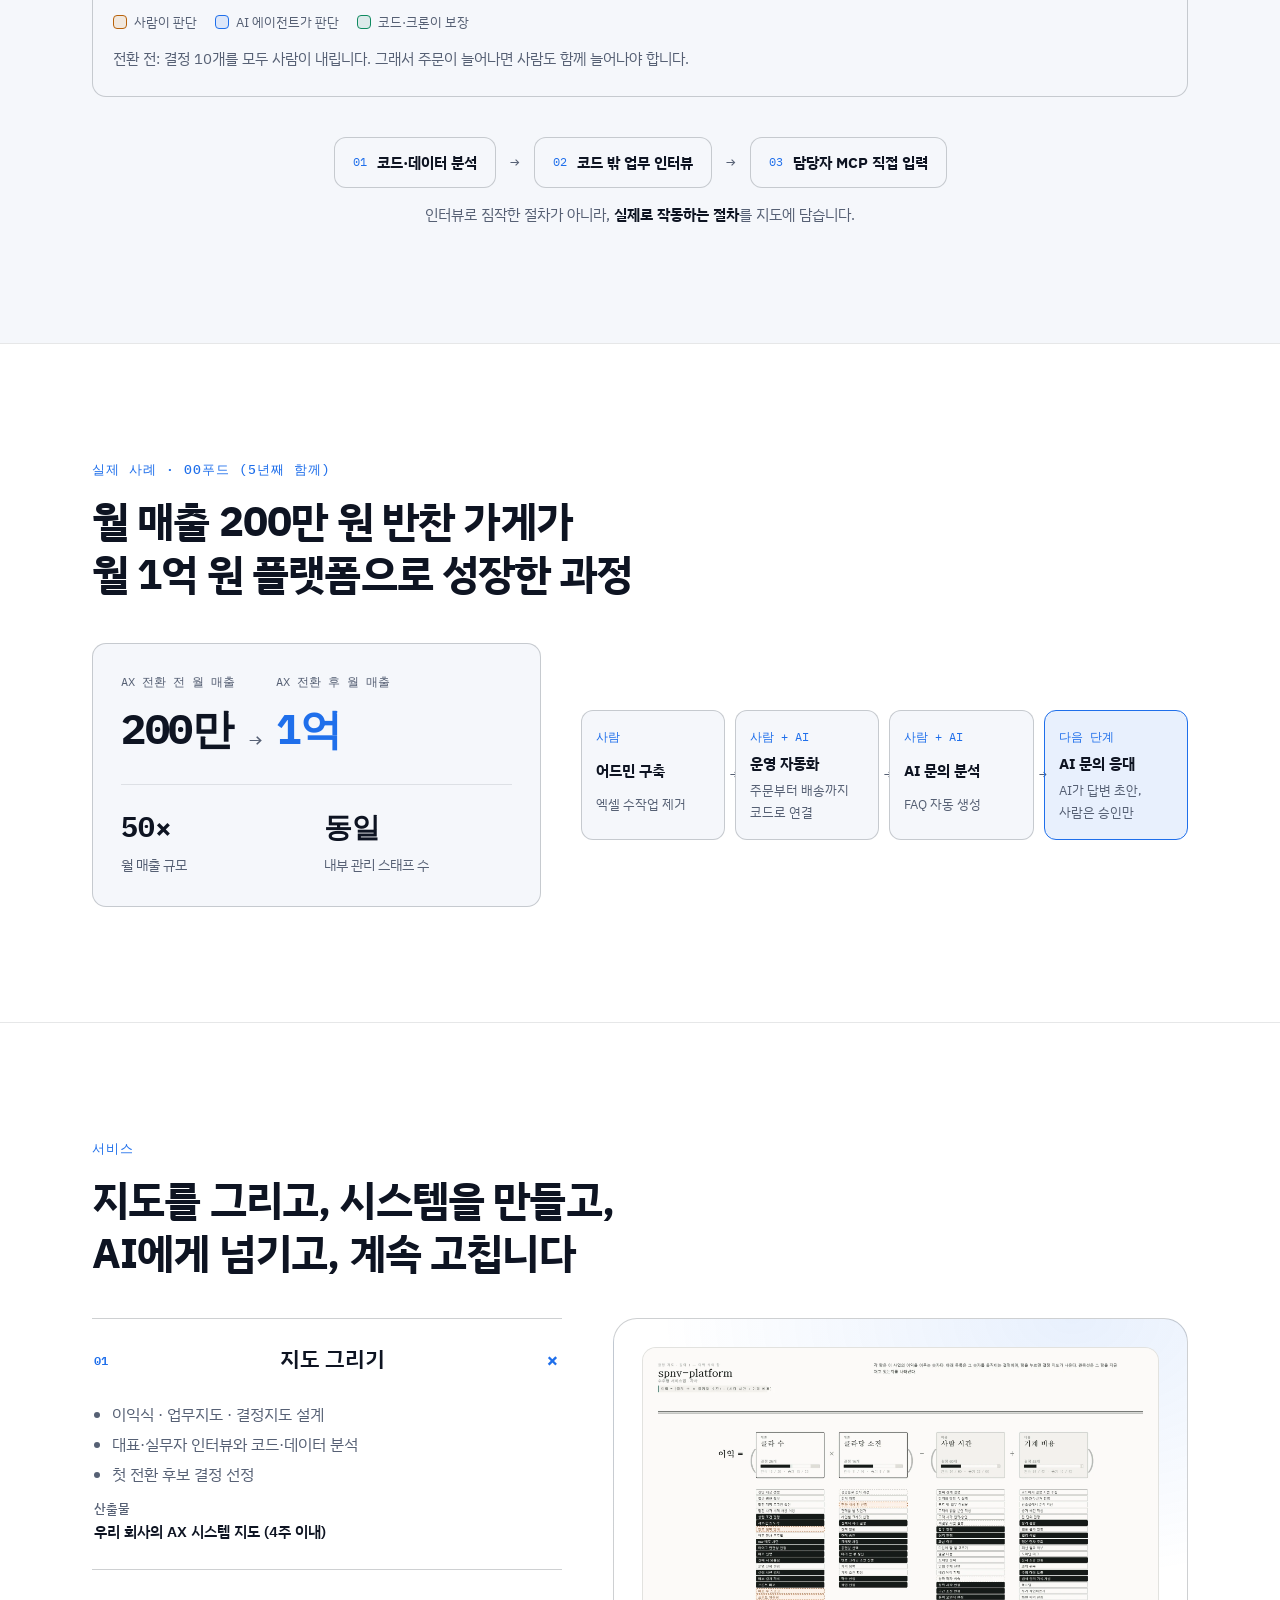
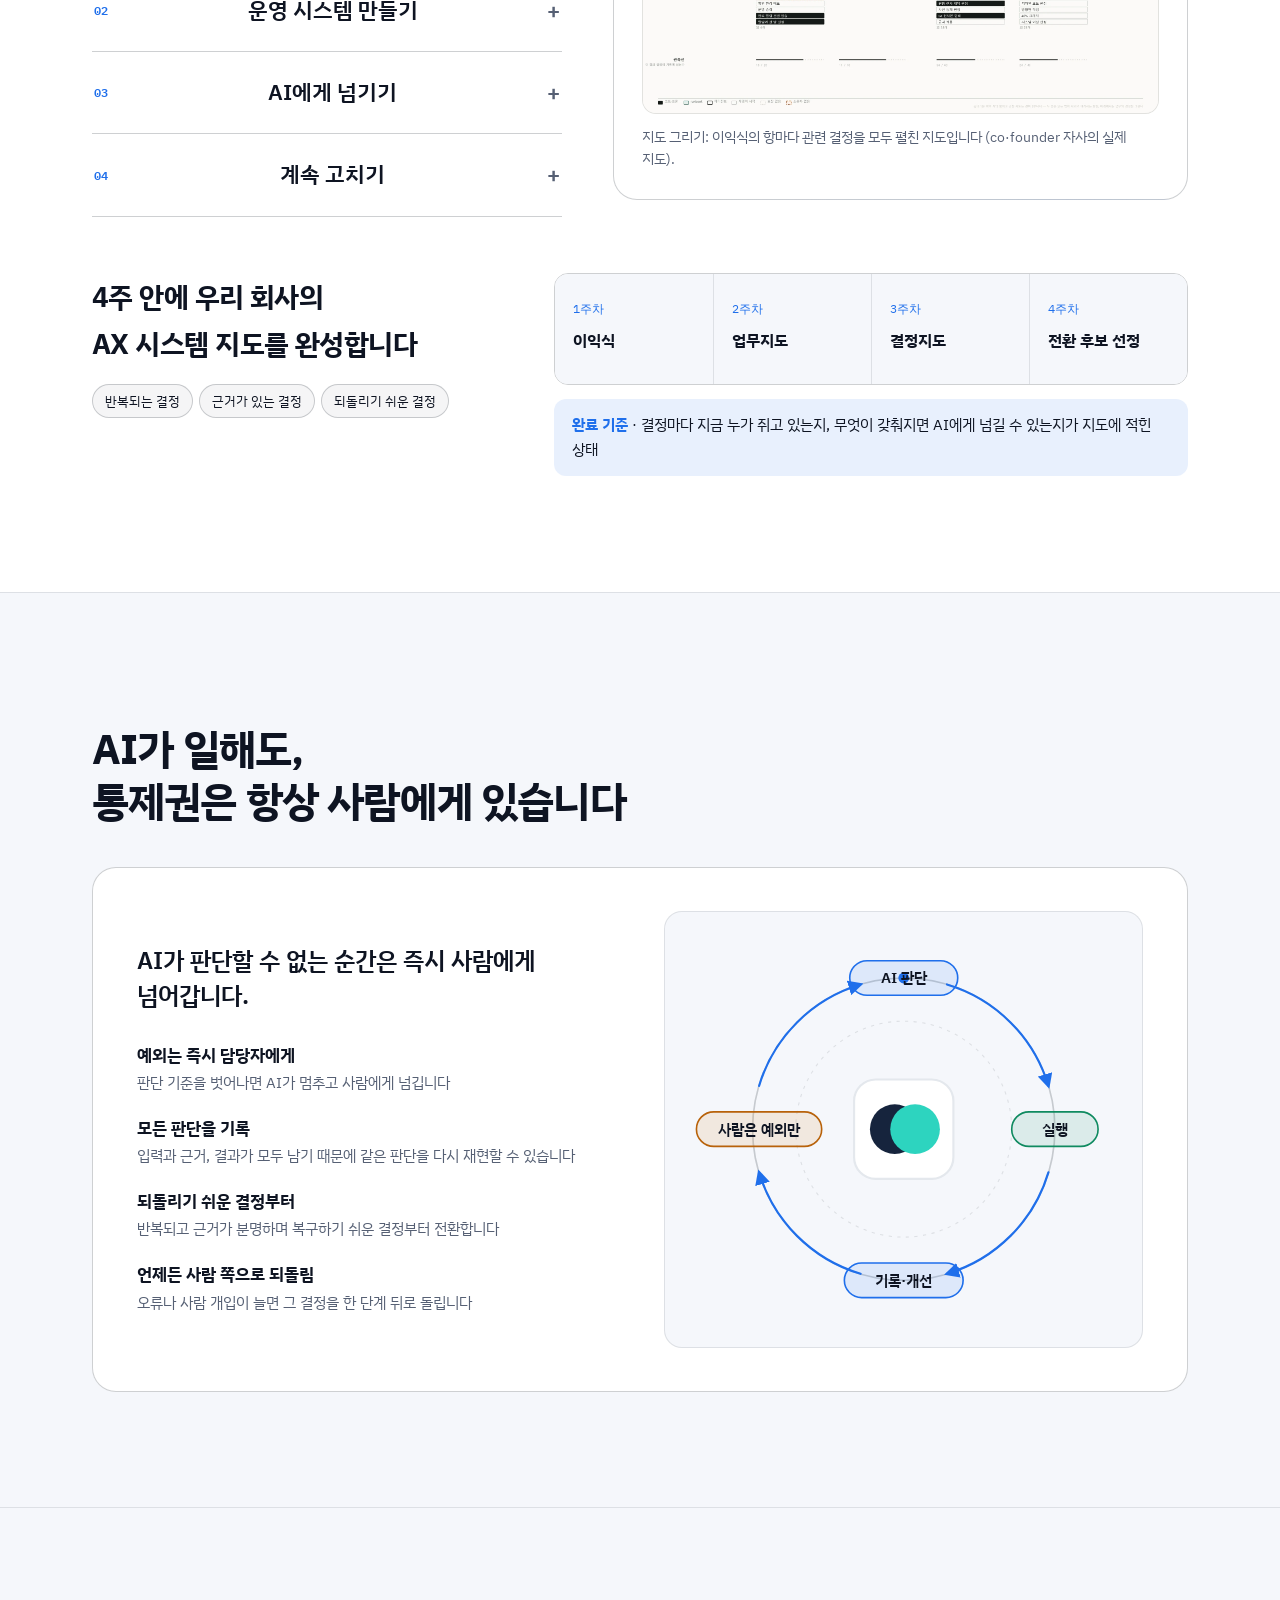
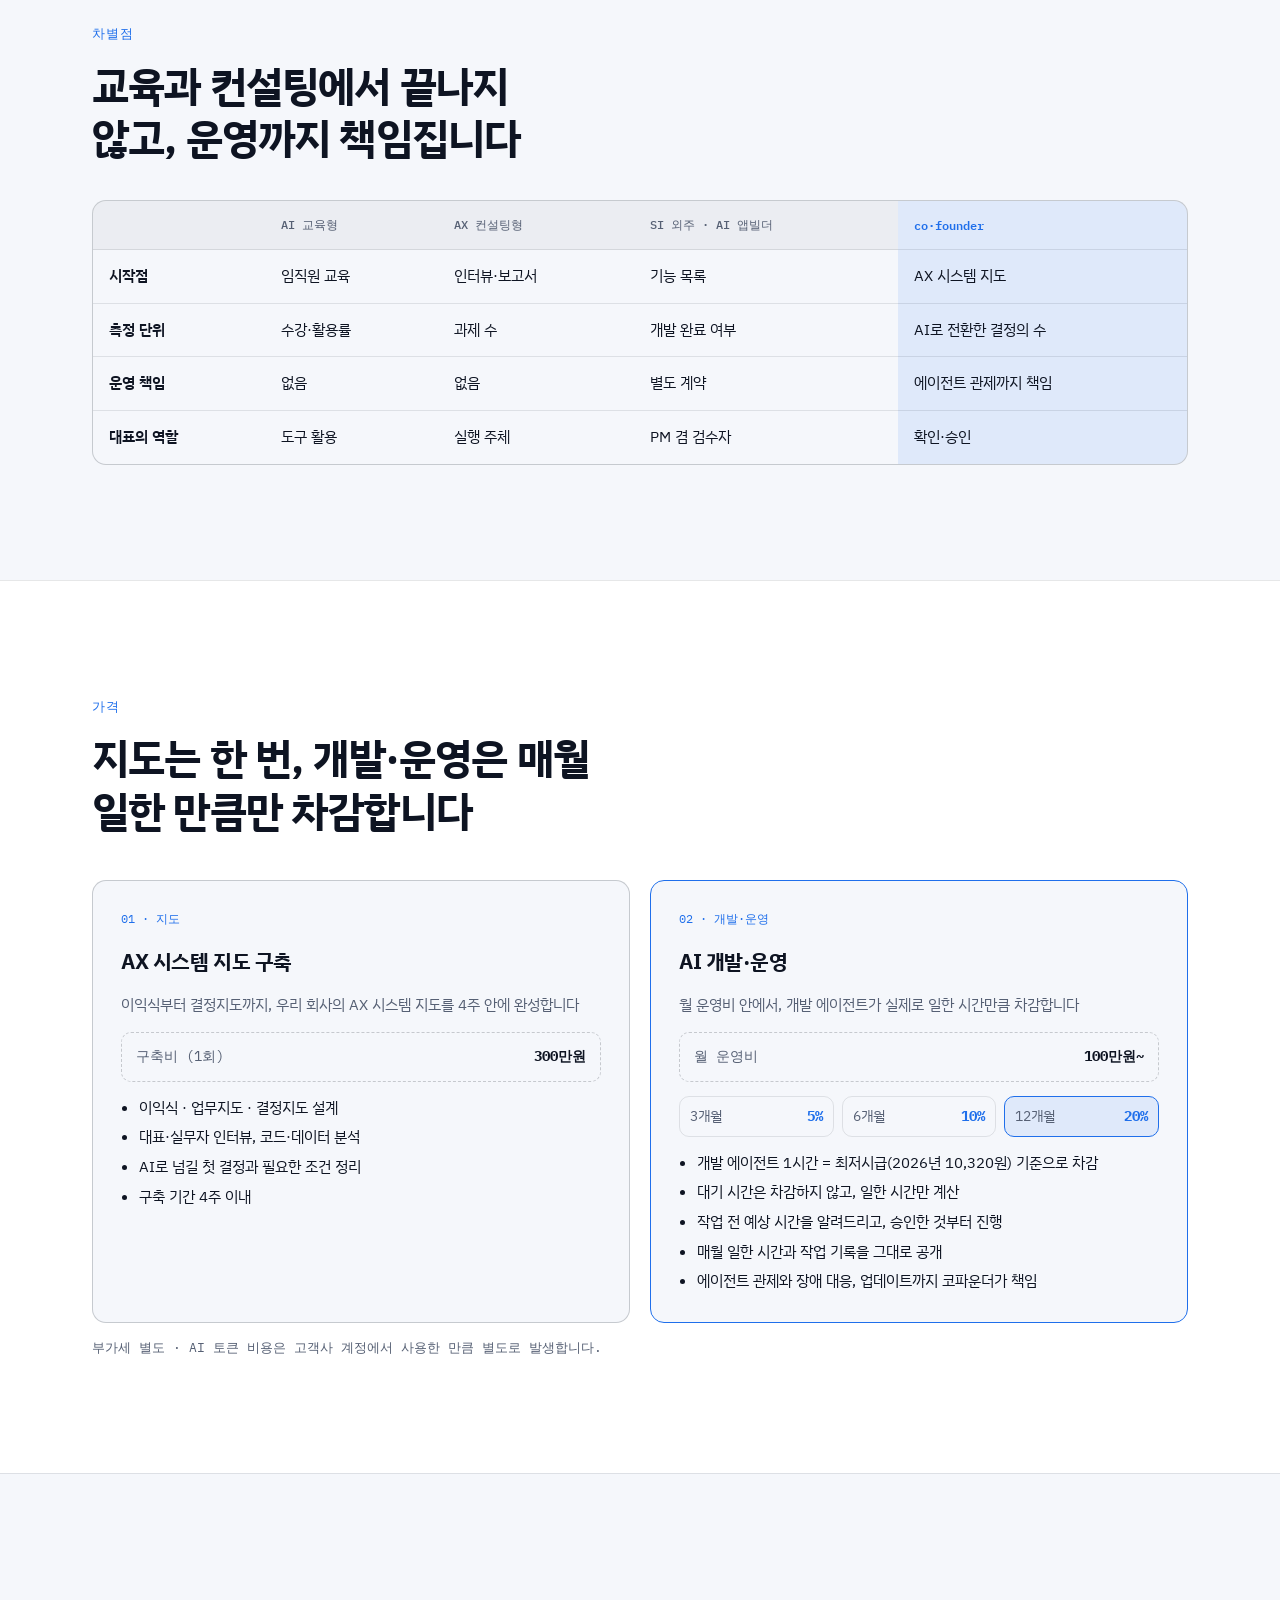
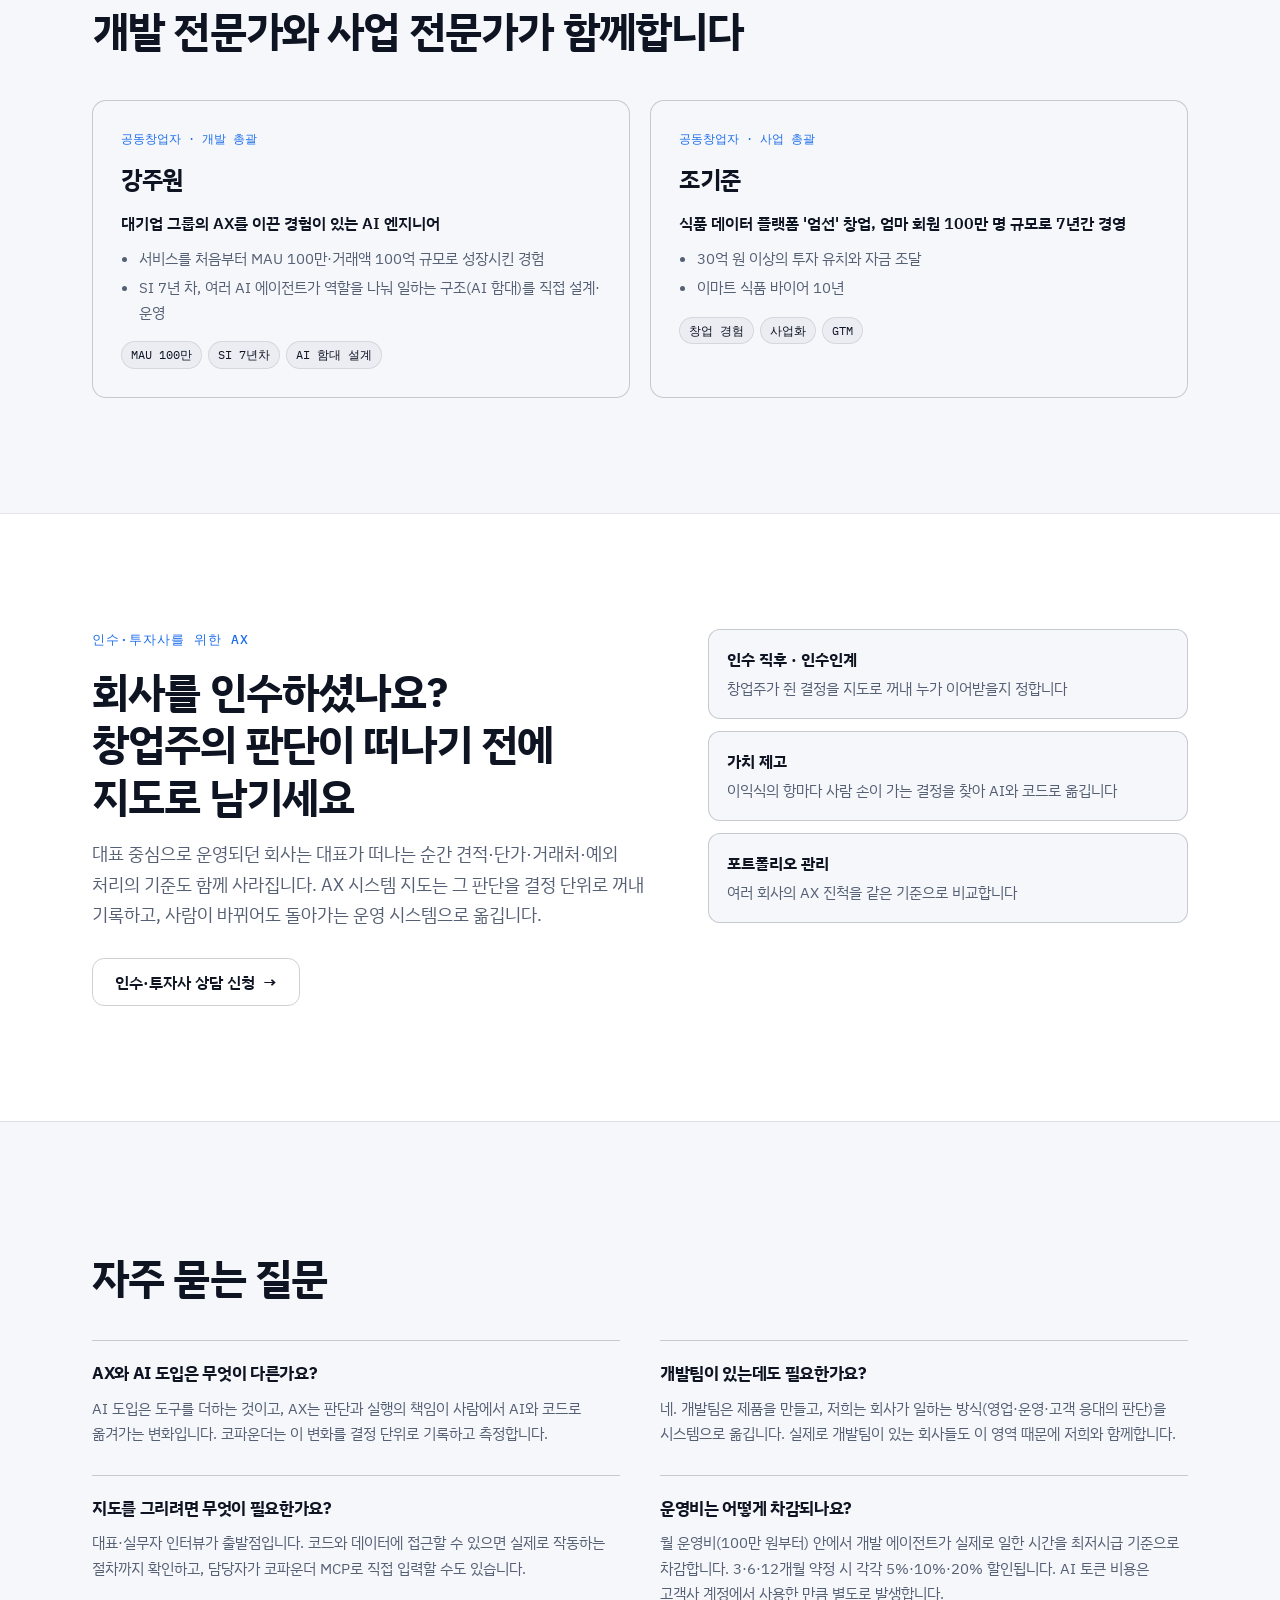
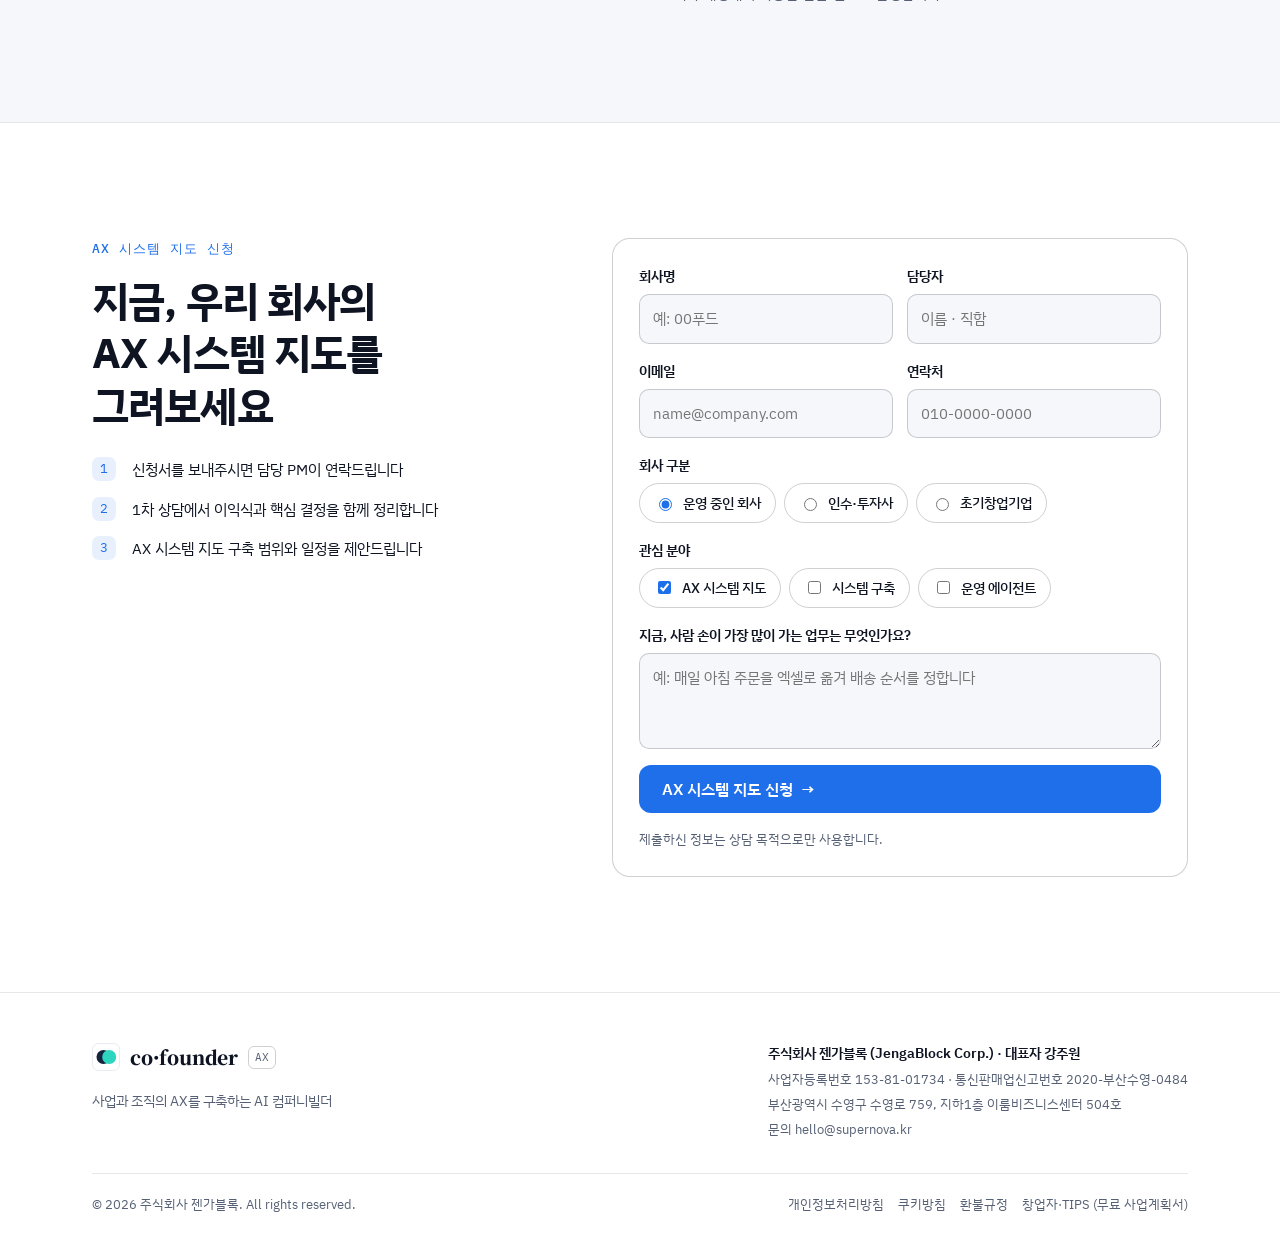
==== commit 77b82188: "홈페이지 개편: 대표 판단→시스템 메시지, AX 시스템 지도 3층, 새 가격, 인수·투자사 섹션, TIPS 섹션 제거 Co-Authored-By: Claude Opus 5.5 <n" ====
--- a/index.html
+++ b/index.html
@@ -4,9 +4,9 @@
 <meta charset="utf-8">
 <meta name="viewport" content="width=device-width, initial-scale=1, viewport-fit=cover">
 <title>co·founder AX 컴퍼니빌더</title>
-<meta name="description" content="사람이 쥐고 있던 결정을 찾아 AI와 코드로 옮기고, 옮긴 뒤에도 책임지고 운영하는 AX 컴퍼니빌더, 코파운더.">
+<meta name="description" content="대표와 실무자 머릿속 판단을 AX 시스템 지도로 꺼내고, AI가 일하는 운영 시스템으로 옮기는 AX 컴퍼니빌더, 코파운더.">
 <meta property="og:title" content="co·founder AX 컴퍼니빌더">
-<meta property="og:description" content="그동안 사람이 내리던 결정을 AI가 내리도록 바꾸고, 그 이후의 운영까지 책임집니다.">
+<meta property="og:description" content="대표의 판단을, 회사의 시스템으로. AI를 쓰는 회사에서, AI가 일하는 회사로.">
 <meta property="og:type" content="website">
 <link rel="icon" href="data:image/svg+xml,%3Csvg%20xmlns%3D%22http%3A//www.w3.org/2000/svg%22%20viewBox%3D%220%200%20100%20100%22%3E%3Crect%20x%3D%222%22%20y%3D%222%22%20width%3D%2296%22%20height%3D%2296%22%20rx%3D%2220%22%20fill%3D%22%2316243d%22/%3E%3Ccircle%20cx%3D%2241%22%20cy%3D%2250%22%20r%3D%2225%22%20fill%3D%22%23fff%22/%3E%3Ccircle%20cx%3D%2261.4%22%20cy%3D%2250%22%20r%3D%2225%22%20fill%3D%22%232dd4bf%22/%3E%3C/svg%3E">
 <link rel="preconnect" href="https://fonts.googleapis.com">
@@ -16,6 +16,37 @@
 /* Layout concept: 페이지 자체가 하나의 시스템 지도 — 가로 레인(사람 · AI 에이전트 · 코드·크론)과
    세로 업무 단계 격자를 배경 문법으로 쓰고, 결정 노드가 레인을 옮겨가는 장면을 중심에 둔다. */
 :root {
+  --bg: #f5f7fb;
+  --panel: #ffffff;
+  --panel-2: #eef2f8;
+  --line: rgba(14, 20, 34, 0.10);
+  --line-strong: rgba(14, 20, 34, 0.20);
+  --fg: #0e1422;
+  --muted: #566074;
+  --brand: #1f6feb;
+  --brand-strong: #1856d6;
+  --brand-soft: rgba(31, 111, 235, 0.10);
+  --on-brand: #ffffff;
+  --human: #b8620a;
+  --human-soft: rgba(214, 125, 20, 0.12);
+  --agent: #1f6feb;
+  --agent-soft: rgba(31, 111, 235, 0.11);
+  --machine: #0f8a60;
+  --machine-soft: rgba(15, 138, 96, 0.11);
+  --ghost: rgba(14, 20, 34, 0.04);
+  --mk-bg: #ffffff; --mk-line: #e4e8ed; --mk-a: #16243d; --mk-b: #2dd4bf;
+
+  --f-display: "IBM Plex Sans KR", "Apple SD Gothic Neo", "Malgun Gothic", system-ui, sans-serif;
+  --f-body: "IBM Plex Sans KR", "Apple SD Gothic Neo", "Malgun Gothic", system-ui, sans-serif;
+  --f-mono: "IBM Plex Mono", ui-monospace, "SFMono-Regular", Menlo, monospace;
+  --f-mark: "Noto Serif KR", "Nanum Myeongjo", Georgia, serif;
+
+  --wrap: 1160px;
+  --gutter: clamp(16px, 4vw, 32px);
+  --radius: 14px;
+  color-scheme: light;
+}
+:root[data-theme="dark"] {
   --bg: #0a0d14;
   --panel: #10151f;
   --panel-2: #151b28;
@@ -34,43 +65,11 @@
   --machine: #33c595;
   --machine-soft: rgba(51, 197, 149, 0.15);
   --ghost: rgba(233, 237, 245, 0.05);
-  --mk-bg: #16243d; --mk-line: #2a3a5a; --mk-a: #ffffff; --mk-b: #2dd4bf;
-
-  --f-display: "IBM Plex Sans KR", "Apple SD Gothic Neo", "Malgun Gothic", system-ui, sans-serif;
-  --f-body: "IBM Plex Sans KR", "Apple SD Gothic Neo", "Malgun Gothic", system-ui, sans-serif;
-  --f-mono: "IBM Plex Mono", ui-monospace, "SFMono-Regular", Menlo, monospace;
-  --f-mark: "Noto Serif KR", "Nanum Myeongjo", Georgia, serif;
-
-  --wrap: 1160px;
-  --gutter: clamp(16px, 4vw, 32px);
-  --radius: 14px;
+  --mk-bg: #16243d;
+  --mk-line: #2a3a5a;
+  --mk-a: #ffffff;
+  --mk-b: #2dd4bf;
   color-scheme: dark;
-}
-@media (prefers-color-scheme: light) {
-  :root:not([data-theme="dark"]) {
-    --bg: #f5f7fb; --panel: #ffffff; --panel-2: #eef2f8;
-    --line: rgba(14, 20, 34, 0.10); --line-strong: rgba(14, 20, 34, 0.20);
-    --fg: #0e1422; --muted: #566074;
-    --brand: #1f6feb; --brand-strong: #1856d6; --brand-soft: rgba(31, 111, 235, 0.10); --on-brand: #ffffff;
-    --human: #b8620a; --human-soft: rgba(214, 125, 20, 0.12);
-    --agent: #1f6feb; --agent-soft: rgba(31, 111, 235, 0.11);
-    --machine: #0f8a60; --machine-soft: rgba(15, 138, 96, 0.11);
-    --ghost: rgba(14, 20, 34, 0.04);
-    --mk-bg: #ffffff; --mk-line: #e4e8ed; --mk-a: #16243d; --mk-b: #2dd4bf;
-    color-scheme: light;
-  }
-}
-:root[data-theme="light"] {
-  --bg: #f5f7fb; --panel: #ffffff; --panel-2: #eef2f8;
-  --line: rgba(14, 20, 34, 0.10); --line-strong: rgba(14, 20, 34, 0.20);
-  --fg: #0e1422; --muted: #566074;
-  --brand: #1f6feb; --brand-strong: #1856d6; --brand-soft: rgba(31, 111, 235, 0.10); --on-brand: #ffffff;
-  --human: #b8620a; --human-soft: rgba(214, 125, 20, 0.12);
-  --agent: #1f6feb; --agent-soft: rgba(31, 111, 235, 0.11);
-  --machine: #0f8a60; --machine-soft: rgba(15, 138, 96, 0.11);
-  --ghost: rgba(14, 20, 34, 0.04);
-  --mk-bg: #ffffff; --mk-line: #e4e8ed; --mk-a: #16243d; --mk-b: #2dd4bf;
-  color-scheme: light;
 }
 
 * { box-sizing: border-box; }
@@ -794,6 +793,42 @@
 .foot-bottom nav { display: flex; gap: 14px; flex-wrap: wrap; }
 .foot-bottom a { text-decoration: none; }
 .foot-bottom a:hover { color: var(--fg); }
+
+/* ---------- 2026-10 개편: 대표 판단 → 시스템 ---------- */
+.hero .hero-sub { margin-top: 14px; font-size: clamp(17px, 1.9vw, 21px); font-weight: 600; color: var(--muted); }
+.who3 { display: grid; grid-template-columns: repeat(3, 1fr); gap: 28px; margin-top: 40px; }
+.who3 > div { min-width: 0; border-top: 2px solid var(--line-strong); padding-top: 20px; display: grid; gap: 12px; align-content: start; }
+.who3 > div:first-child { border-top-color: var(--brand); }
+.who3 .who-name { font-size: 14px; font-weight: 600; color: var(--muted); }
+.who3 blockquote { margin: 0; font-size: clamp(17px, 1.8vw, 20px); font-weight: 600; line-height: 1.5; }
+.reality.slim { grid-template-columns: repeat(2, 1fr); margin-top: 40px; }
+.shift-note { margin-top: 18px; color: var(--muted); font-size: 15px; max-width: 70ch; }
+.layers4 { margin-top: 20px; display: grid; grid-template-columns: repeat(4, 1fr); gap: 10px; }
+.layers4 > div { min-width: 0; border: 1px solid var(--line-strong); border-radius: 12px; padding: 16px 18px; background: var(--bg); display: grid; gap: 4px; align-content: start; }
+.layers4 .k { font-family: var(--f-mono); font-size: 12px; color: var(--brand); }
+.layers4 b { font-size: 17px; }
+.layers4 p { color: var(--muted); font-size: 14px; }
+.layers4 .hl { border-color: var(--brand); background: var(--brand-soft); }
+.acc-btn .sn { font-family: var(--f-mono); font-size: 12px; color: var(--brand); margin-right: 10px; }
+.plan .disc { display: grid; grid-template-columns: repeat(3, 1fr); gap: 8px; }
+.plan .disc > div { border: 1px solid var(--line); border-radius: 10px; padding: 8px 10px; display: flex; justify-content: space-between; align-items: baseline; font-size: 13.5px; }
+.plan .disc span { color: var(--muted); }
+.plan .disc b { font-family: var(--f-mono); color: var(--brand); }
+.plan .disc .best { border-color: var(--brand); background: var(--brand-soft); }
+.acq { display: grid; grid-template-columns: 1.2fr 1fr; gap: 40px; align-items: start; }
+.acq > * { min-width: 0; }
+.acq-list { list-style: none; margin: 0; padding: 0; display: grid; gap: 12px; }
+.acq-list li { border: 1px solid var(--line-strong); border-radius: 12px; padding: 16px 18px; background: var(--bg); display: grid; gap: 4px; }
+.acq-list b { font-size: 16px; }
+.acq-list span { color: var(--muted); font-size: 14.5px; }
+.acq-cta { margin-top: 28px; }
+@media (max-width: 860px) {
+  .who3, .acq { grid-template-columns: 1fr; gap: 24px; }
+  .layers4 { grid-template-columns: 1fr 1fr; }
+}
+@media (max-width: 560px) {
+  .reality.slim, .layers4, .plan .disc { grid-template-columns: 1fr; }
+}
 </style>
 </head>
 <body>
@@ -809,16 +844,15 @@
     </a>
     <nav class="nav-links" aria-label="주요">
       <a href="#ax">AX란</a>
-      <a href="#diagnosis">AX 사업화 진단</a>
+      <a href="#diagnosis">AX 시스템 지도</a>
       <a href="#case">사례</a>
-      <a href="#tips">TIPS 팁스 사업화</a>
       <a href="#service">서비스</a>
       <a href="#pricing">가격</a>
-      <a class="sub" href="#bizplan">사업계획서</a>
+      <a class="sub" href="#acquire">인수·투자사</a>
     </nav>
     <div class="nav-cta">
       <a class="btn btn-ghost" href="https://spnv.jengablock.com/login">로그인</a>
-      <a class="btn btn-primary" href="#apply">AX 진단 신청</a>
+      <a class="btn btn-primary" href="#apply">AX 시스템 지도 신청</a>
       <button class="menu-btn" id="menu-btn" type="button" aria-expanded="false" aria-controls="mobile-menu" aria-label="메뉴 열기">
         <svg width="18" height="18" viewBox="0 0 18 18" aria-hidden="true"><path d="M2 5h14M2 9h14M2 13h14" stroke="currentColor" stroke-width="1.6" stroke-linecap="round"/></svg>
       </button>
@@ -827,12 +861,11 @@
   <div class="wrap">
     <nav class="mobile-menu" id="mobile-menu" aria-label="모바일 메뉴" hidden>
       <a href="#ax">AX란</a>
-      <a href="#diagnosis">AX 사업화 진단</a>
+      <a href="#diagnosis">AX 시스템 지도</a>
       <a href="#case">사례</a>
-      <a href="#tips">TIPS 팁스 사업화</a>
       <a href="#service">서비스</a>
       <a href="#pricing">가격</a>
-      <a href="#bizplan">사업계획서 (무료)</a>
+      <a href="#acquire">인수·투자사를 위한 AX</a>
       <a href="https://spnv.jengablock.com/login">로그인</a>
     </nav>
   </div>
@@ -846,10 +879,11 @@
   <div class="wrap hero-in">
     <div>
       <p class="eyebrow">AX Company Builder</p>
-      <h1>AI를 쓰는 회사에서,<br><em>AI가 일하는 회사</em>로.</h1>
-      <p class="lead">그동안 사람이 내리던 결정을 AI가 내리도록 바꾸고, 그 이후의 운영까지 책임집니다.</p>
+      <h1>대표의 판단을,<br><em>회사의 시스템</em>으로.</h1>
+      <p class="hero-sub">AI를 쓰는 회사에서, AI가 일하는 회사로.</p>
+      <p class="lead">대표와 실무자 머릿속에 있던 판단을 AX 시스템 지도로 꺼내고, AI가 일하는 운영 시스템으로 옮깁니다. 옮긴 뒤의 운영까지 책임집니다.</p>
       <div class="hero-ctas">
-        <a class="btn btn-primary" href="#apply">AX 진단 신청 <span class="arr" aria-hidden="true">→</span></a>
+        <a class="btn btn-primary" href="#apply">AX 시스템 지도 신청 <span class="arr" aria-hidden="true">→</span></a>
         <a class="btn btn-ghost" href="#diagnosis">AX 시스템 지도 보기</a>
       </div>
     </div>
@@ -870,7 +904,7 @@
     <div><b class="num">7년+</b><span>소프트웨어 개발·운영</span></div>
     <div><b class="num">7</b><span>운영 중인 고객사</span></div>
     <div><b class="num">38건</b><span>고객사 진행 프로젝트</span></div>
-    <div><b class="num">50×</b><span>00푸드의 월 매출 성장 (관리 인원은 동일)</span></div>
+    <div><b class="num">50×</b><span>00푸드 월 매출 200만 → 1억 원 (관리 인원 동일)</span></div>
   </div>
 </section>
 
@@ -878,39 +912,29 @@
 <section class="section alt" aria-labelledby="who-title">
   <div class="wrap">
     <div class="sec-head">
-      <h2 class="h2" id="who-title">AX 전환이 절실한 회사입니다.</h2>
-    </div>
-    <div class="who2">
+      <p class="eyebrow">이런 회사입니다</p>
+      <h2 class="h2" id="who-title">회사는 커졌는데,<br>판단은 아직 대표 한 사람에게 몰려 있습니다</h2>
+      <p class="lead">개발팀이 있어도 마찬가지입니다. 개발팀은 제품을 만들고, 회사가 돌아가는 방식은 여전히 사람의 기억과 손에 남아 있습니다.</p>
+    </div>
+    <div class="who3">
       <div>
-        <span class="who-name">초기창업기업 (업력 3년 이하)</span>
-        <blockquote>"서비스는 돌아가는데, 고칠 사람도 들어올 사람도 없습니다."</blockquote>
-        <div class="who-chips"><span>개발자 부재</span><span>TIPS 준비</span><span>늘어나는 대표의 수작업</span></div>
+        <span class="who-name">대표가 병목인 회사</span>
+        <blockquote>"문의가 들어오면 결국 제가 전화해야 합니다. 그래서 답이 늦고, 놓치는 고객이 생깁니다."</blockquote>
       </div>
       <div>
-        <span class="who-name">기존 사업자 (AX 전환)</span>
-        <blockquote>"다들 AI도 사용하고, 심지어 개발팀도 있는데 성장이 정체했어요."</blockquote>
-        <div class="who-chips"><span>엑셀·수작업 운영</span><span>AI를 써도 그대로인 업무 방식</span><span>기존 업무 방식 그대로</span></div>
-      </div>
-    </div>
-  </div>
-</section>
-
-<!-- ============ 현실 ============ -->
-<section class="section" aria-labelledby="reality-title">
-  <div class="wrap">
-    <div class="sec-head">
-      <h2 class="h2" id="reality-title">AX가 중요하다는 데는 모두 동의합니다.<br>그러나 실제 성과를 낸 기업은 많지 않습니다.</h2>
-    </div>
-    <div class="reality">
+        <span class="who-name">반복 업무에 묶인 영업·운영팀</span>
+        <blockquote>"자료 찾고, 정리하고, 다시 연락하는 데 하루가 다 갑니다. 정작 고객을 만날 시간이 없습니다."</blockquote>
+      </div>
+      <div>
+        <span class="who-name">사람을 늘려도 처리량이 그대로인 회사</span>
+        <blockquote>"AI도 쓰고 개발팀도 있는데, 일하는 방식이 그대로라 성장이 멈췄습니다."</blockquote>
+      </div>
+    </div>
+    <div class="reality slim">
       <div><span class="big num">95%</span><p>생성형 AI에 투자하고도 측정 가능한 수익을 얻지 못한 조직</p></div>
-      <div><span class="big num">5%</span><p>실제 가치를 만든 AI 파일럿</p></div>
       <div><span class="big num">90%</span><p>AI를 회사 시스템이 아닌 개인 도구로만 쓰는 기업</p></div>
     </div>
     <p class="src">출처: MIT NANDA, The GenAI Divide: State of AI in Business, 2025</p>
-    <div class="drucker">
-      <q>측정할 수 없으면 개선할 수 없다.</q>
-      <span>피터 드러커</span>
-    </div>
   </div>
 </section>
 
@@ -937,13 +961,14 @@
         </div>
       </div>
     </div>
-    <div class="levels3" aria-label="AI 권한 3단계">
-      <div><h4>사용</h4><p>AI가 만든 시스템을 사람이 씁니다</p><div class="bar"><i style="width:33%"></i></div></div>
+    <div class="levels3" aria-label="AX 전환 3단계">
+      <div><h4>사람이 일합니다</h4><p>판단과 실행을 사람이 맡고, AI는 정보와 초안을 줍니다</p><div class="bar"><i style="width:33%"></i></div></div>
       <span class="arr3" aria-hidden="true">→</span>
-      <div><h4>변경</h4><p>반복되는 업무 흐름을 AI와 코드가 이어받습니다</p><div class="bar"><i style="width:66%"></i></div></div>
+      <div><h4>사람과 AI가 함께</h4><p>AI가 제안하고 실행하며, 사람은 승인하고 예외를 처리합니다</p><div class="bar"><i style="width:66%"></i></div></div>
       <span class="arr3" aria-hidden="true">→</span>
-      <div><h4>결정</h4><p>AI가 판단하고 운영합니다</p><div class="bar"><i style="width:100%"></i></div></div>
-    </div>
+      <div><h4>AI가 운영합니다</h4><p>AI가 판단하고 실행하며, 사람은 방향과 기준을 정합니다</p><div class="bar"><i style="width:100%"></i></div></div>
+    </div>
+    <p class="shift-note">업무마다, 결정마다 지금 있는 단계가 다릅니다. 조건이 갖춰진 결정부터 한 단계씩 넘기고, 문제가 생기면 언제든 사람 쪽으로 되돌립니다.</p>
   </div>
 </section>
 
@@ -952,13 +977,13 @@
   <div class="wrap">
     <div class="diag-intro">
       <div class="sec-head">
-        <p class="eyebrow">AX 사업화 진단</p>
+        <p class="eyebrow">AX 시스템 지도</p>
         <h2 class="h2" id="diag-title">AX는 회사의 시스템 지도를 그리는 일에서 시작합니다</h2>
-        <p class="lead">이익에 영향을 주는 결정을 하나씩 나누고, 각 결정을 누가 내리는지 지도로 그립니다. AI에게 넘길 결정이 곧 AX 개발 범위가 됩니다.</p>
+        <p class="lead">무엇이 돈을 버는지, 누가 어떤 일을 하는지, 그 일 안에서 누가 무엇을 정하는지를 한 장의 지도로 그립니다. AI에게 넘길 결정이 곧 AX 개발 범위가 되고, 넘긴 뒤에는 실제로 넘어갔는지를 운영 기록으로 확인합니다.</p>
       </div>
       <div class="formula-card">
         <span class="f-lbl">AX SYSTEM MAP =</span>
-        <p class="f">이익식<span> (결정 노드)</span><br>+ 결정지도<span> (결정권 레인)</span></p>
+        <p class="f">이익식<span> · 무엇이 돈을 버나</span><br>+ 업무지도<span> · 누가 무엇을 하나</span><br>+ 결정지도<span> · 누가 정하나</span><br>+ 운영<span> · 실제로 넘어갔나</span></p>
       </div>
     </div>
 
@@ -966,14 +991,22 @@
     <div class="realmap" aria-label="코파운더 자사 AX 시스템 지도 실제 예시">
       <div class="realmap-top">
         <h3>co·founder 자사의 실제 AX 시스템 지도</h3>
-        <div class="seg" role="group" aria-label="지도 깊이">
-          <button type="button" id="rm-d1" aria-pressed="true">깊이 1 · 이익식</button>
-          <button type="button" id="rm-d2" aria-pressed="false">깊이 2 · 결정지도</button>
-        </div>
-      </div>
-      <div class="realmap-frame" id="rm-f1"><img src="assets/systemmap-depth1.webp" alt="co·founder 깊이 1 지도: 이익 = (클라 수 × 클라당 소진) − (사람 시간 + 기계 비용), 각 항 아래 결정 칸 목록" loading="lazy"></div>
-      <div class="realmap-frame wide" id="rm-f2" hidden><img src="assets/systemmap-depth2.webp" alt="co·founder 깊이 2 결정지도: 업무 단계별로 결정 칸을 이해관계자·고객·운영·AI·코드크론 레인에 배치" loading="lazy"></div>
-      <p class="realmap-cap"><span>결정 칸 <b>114</b></span><span>검은 칸: 코드·크론이 처리를 보장하는 결정</span><span class="realmap-tag">실제 운영 데이터</span></p>
+        <div class="seg" role="group" aria-label="지도 층">
+          <button type="button" class="rm-tab" data-rm="1" aria-pressed="true">이익식</button>
+          <button type="button" class="rm-tab" data-rm="2" aria-pressed="false">업무지도</button>
+          <button type="button" class="rm-tab" data-rm="3" aria-pressed="false">결정지도</button>
+        </div>
+      </div>
+      <div class="realmap-frame" id="rm-f1"><img src="assets/systemmap-profit.webp" width="2000" height="1415" alt="co·founder 이익식: 이익 = (클라 수 × 클라당 소진) − (사람 시간 + 기계 비용). 항마다 그 숫자를 움직이는 결정 목록" loading="lazy"></div>
+      <div class="realmap-frame wide" id="rm-f2" hidden><img src="assets/systemmap-work.webp" width="2000" height="1410" alt="co·founder 업무지도: 단계(열) × 누가 정하는가(행)에 업무 52개를 배치하고, 업무마다 결정 수와 자동화 수를 표시" loading="lazy"></div>
+      <div class="realmap-frame wide" id="rm-f3" hidden><img src="assets/systemmap-decision.webp" width="2000" height="1258" alt="co·founder 결정지도: 업무를 펼친 결정 145개를 단계와 레인에 배치" loading="lazy"></div>
+      <p class="realmap-cap" id="rm-cap"><span>이익을 이루는 항마다, 그 숫자를 움직이는 결정을 모두 펼칩니다</span><span class="realmap-tag">실제 운영 데이터</span></p>
+    </div>
+    <div class="layers4" aria-label="AX 시스템 지도의 네 층">
+      <div><span class="k">01</span><b>이익식</b><p>이익을 이루는 항으로 나누고, 항마다 숫자를 움직이는 결정을 찾습니다</p></div>
+      <div><span class="k">02</span><b>업무지도</b><p>일이 흐르는 순서대로 업무를 놓고, 각 업무를 누가 쥐고 있는지 표시합니다</p></div>
+      <div><span class="k">03</span><b>결정지도</b><p>업무 안의 결정을 사람 · AI · 코드 중 누가 내리는지 칸 단위로 그립니다</p></div>
+      <div class="hl"><span class="k">04</span><b>운영</b><p>넘긴 결정이 실제로 실행되고 기록되는지, 30일 단위로 확인합니다</p></div>
     </div>
 
     <!-- 예시: 이익식 → 결정지도 -->
@@ -1028,7 +1061,7 @@
 <section class="section alt" id="case" aria-labelledby="case-title">
   <div class="wrap">
     <div class="sec-head">
-      <p class="eyebrow">실제 사례</p>
+      <p class="eyebrow">실제 사례 · 00푸드 (5년째 함께)</p>
       <h2 class="h2" id="case-title">월 매출 200만 원 반찬 가게가<br>월 1억 원 플랫폼으로 성장한 과정</h2>
     </div>
     <div class="case">
@@ -1044,85 +1077,11 @@
         </div>
       </div>
       <ol class="case-steps" aria-label="AX 전환 4단계">
-        <li><span class="st">사용</span><b>어드민 구축</b><em>엑셀 수작업 제거</em></li>
-        <li><span class="st">변경</span><b>운영 자동화</b><em>주문부터 배송까지 연결</em></li>
-        <li><span class="st">변경</span><b>AI 문의 분석</b><em>FAQ 자동 생성</em></li>
-        <li class="last"><span class="st">결정</span><b>AI 자율 응대</b><em>AI가 만든 시스템을 AI가 운영</em></li>
+        <li><span class="st">사람</span><b>어드민 구축</b><em>엑셀 수작업 제거</em></li>
+        <li><span class="st">사람 + AI</span><b>운영 자동화</b><em>주문부터 배송까지 코드로 연결</em></li>
+        <li><span class="st">사람 + AI</span><b>AI 문의 분석</b><em>FAQ 자동 생성</em></li>
+        <li class="last"><span class="st">다음 단계</span><b>AI 문의 응대</b><em>AI가 답변 초안, 사람은 승인만</em></li>
       </ol>
-    </div>
-  </div>
-</section>
-
-<!-- ============ TIPS ============ -->
-<section class="section" id="tips" aria-labelledby="tips-title">
-  <div class="wrap">
-    <div class="sec-head">
-      <p class="eyebrow">TIPS 팁스 사업화</p>
-      <h2 class="h2" id="tips-title">TIPS를 준비한다면,<br>AX 시스템 지도부터 그리세요</h2>
-      <p class="lead">TIPS 심사에서 핵심으로 평가하는 것은 기술개발 과제입니다. 그 과제는 지금 운영 중인 사업의 결정 지도에서 도출할 수 있습니다.</p>
-    </div>
-    <div class="tf4" aria-label="AX에서 TIPS까지">
-      <div><span>NOW · 운영</span><b>AX 시스템 지도</b></div>
-      <div><span>NEXT · 기술</span><b>AI 기술개발 과제</b></div>
-      <div class="hl"><span>TIPS · 사업화</span><b>TIPS 팁스 사업화 전략</b></div>
-      <div><span>BUILD · 구현</span><b>AX 전환 구축·운영</b></div>
-    </div>
-
-    <div class="ts-grid" id="tips-strategy">
-      <article class="ts-card">
-        <h3>운영사 투자 2억에 정부 R&amp;D 8억을 더해,<br>일반트랙 2년간 총 10억</h3>
-        <div class="ts-fund" aria-label="일반트랙 자금 구조">
-          <div class="inv">2억<small>운영사 투자</small></div>
-          <div class="rnd">8억<small>정부 R&amp;D 지원금 · 2년</small></div>
-        </div>
-        <div class="ts-stairs" aria-label="TIPS 계단식 성장 단계">
-          <div class="s1"><b>5천만</b><span>시드팁스</span></div>
-          <div class="s2"><b>1억</b><span>프리팁스</span></div>
-          <div class="s3"><b>10억</b><span>일반트랙<br>2년</span></div>
-          <div class="s4"><b>30억</b><span>포스트·<br>딥테크</span></div>
-          <div class="s5"><b>30~95억</b><span>스케일업·<br>글로벌</span></div>
-        </div>
-        <div class="ts-total"><span>8년간 받을 수 있는 지원금·자본금 (대출 아님)</span><b>총 70억+ (최대 135억)</b></div>
-      </article>
-
-      <article class="ts-card">
-        <h3>TIPS 선정 기업은 7년 뒤에도<br>10곳 중 9곳이 생존합니다</h3>
-        <div class="ts-vs">
-          <div class="good"><b class="num">94.6%</b><span>TIPS 기업 5년 생존율</span></div>
-          <div class="bad"><b class="num">33.8%</b><span>전체 창업기업 5년 생존율</span></div>
-        </div>
-        <p class="ts-src">7년 차 생존율도 88.5%에 이릅니다.</p>
-        <div class="ts-gate" aria-label="TIPS 선정기업 성장 지표">
-          <span>매출 4년간 3.9배</span><span>후속투자 2.6배</span><span>2026 예산 1.1조원</span>
-        </div>
-        <p class="ts-src">출처: 중소벤처기업부(2024), 창업기업실태조사</p>
-      </article>
-
-      <article class="ts-card wide">
-        <h3>사업 축과 기술 축이 교차하는 지점에서 R&amp;D 과제가 정해집니다</h3>
-        <div class="ts-axes">
-          <div class="ts-axis biz"><h4>사업 축 · 스케일업</h4><p>같은 기술을 적용해 넓힐 수 있는 시장</p></div>
-          <span class="ts-op" aria-hidden="true">×</span>
-          <div class="ts-axis tech"><h4>기술 축 · 개인화</h4><p>무엇을 어떤 지표로 개인화하는가</p></div>
-          <span class="ts-op" aria-hidden="true">=</span>
-          <div class="ts-axis rnd"><h4>R&amp;D 과제</h4><p>10억 원을 투입할 근거가 되는 핵심 기술</p></div>
-        </div>
-        <div class="ts-grid" style="margin-top:4px">
-          <div class="ts-matrix" aria-label="스케일업 x/y 매트릭스 예시">
-            <span class="ylab">y · 종목·프로그램</span>
-            <div class="c"></div><div class="c next">② 다음</div><div class="c"></div><div class="c"></div>
-            <div class="c now">지금</div><div class="c next">① 다음</div><div class="c"></div><div class="c"></div>
-            <div class="c"></div><div class="c"></div><div class="c"></div><div class="c"></div>
-            <span class="xlab">x · 도입 공간·시장 →</span>
-          </div>
-          <ol class="ts-rules">
-            <li><b>1</b><span>현재 위치를 한 지점으로 정합니다</span></li>
-            <li><b>2</b><span>다음 칸으로 가는 근거는 같은 기술의 고도화입니다</span></li>
-            <li><b>3</b><span>칸마다 시점과 목표 수치를 적으면 2년 스케일업 계획이 됩니다</span></li>
-          </ol>
-        </div>
-        <div class="ts-redef"><span class="ts-k">과제 재정의 예</span><span class="from">축구 데이터 분석</span><span aria-hidden="true">→</span><span class="to">센티미터급 위치 측위 기술</span></div>
-      </article>
     </div>
   </div>
 </section>
@@ -1132,52 +1091,60 @@
   <div class="wrap">
     <div class="sec-head">
       <p class="eyebrow">서비스</p>
-      <h2 class="h2" id="svc-title">진단하고, AI로 전환하고, 책임지고 운영합니다</h2>
+      <h2 class="h2" id="svc-title">지도를 그리고, 시스템을 만들고,<br>AI에게 넘기고, 계속 고칩니다</h2>
     </div>
     <div class="acc">
       <div class="acc-list">
         <div class="acc-item">
-          <button class="acc-btn" type="button" id="acc-b1" aria-expanded="true" aria-controls="acc-p1" data-view="1">진단 <span class="ic" aria-hidden="true">+</span></button>
-          <div class="acc-body" id="acc-p1"><ul><li>AX 시스템 지도 설계</li><li>TIPS 사업화 진단</li></ul><p class="out"><small>산출물</small>회사 고유의 AX 시스템 지도</p></div>
+          <button class="acc-btn" type="button" id="acc-b1" aria-expanded="true" aria-controls="acc-p1" data-view="1"><span class="sn">01</span>지도 그리기 <span class="ic" aria-hidden="true">+</span></button>
+          <div class="acc-body" id="acc-p1"><ul><li>이익식 · 업무지도 · 결정지도 설계</li><li>대표·실무자 인터뷰와 코드·데이터 분석</li><li>첫 전환 후보 결정 선정</li></ul><p class="out"><small>산출물</small>우리 회사의 AX 시스템 지도 (4주 이내)</p></div>
         </div>
         <div class="acc-item">
-          <button class="acc-btn" type="button" id="acc-b2" aria-expanded="false" aria-controls="acc-p2" data-view="2">전환 <span class="ic" aria-hidden="true">+</span></button>
-          <div class="acc-body" id="acc-p2" hidden><ul><li>백오피스·어드민·앱 구축</li><li>판단 로직과 AI 실행 모듈 구현</li></ul><p class="out"><small>산출물</small>AI가 직접 처리하는 결정</p></div>
+          <button class="acc-btn" type="button" id="acc-b2" aria-expanded="false" aria-controls="acc-p2" data-view="2"><span class="sn">02</span>운영 시스템 만들기 <span class="ic" aria-hidden="true">+</span></button>
+          <div class="acc-body" id="acc-p2" hidden><ul><li>어드민·백오피스·영업 시스템 구축</li><li>흩어진 엑셀·메신저 업무를 한 시스템으로</li></ul><p class="out"><small>산출물</small>판단과 실행이 기록되는 운영 시스템</p></div>
         </div>
         <div class="acc-item">
-          <button class="acc-btn" type="button" id="acc-b3" aria-expanded="false" aria-controls="acc-p3" data-view="3">운영 <span class="ic" aria-hidden="true">+</span></button>
-          <div class="acc-body" id="acc-p3" hidden><ul><li>에이전트 24시간 관제와 장애 대응</li><li>운영 이력을 근거로 다음 결정까지 확장</li></ul><p class="out"><small>산출물</small>매일 자동화·고도화되는 AX 운영 자산</p></div>
+          <button class="acc-btn" type="button" id="acc-b3" aria-expanded="false" aria-controls="acc-p3" data-view="3"><span class="sn">03</span>AI에게 넘기기 <span class="ic" aria-hidden="true">+</span></button>
+          <div class="acc-body" id="acc-p3" hidden><ul><li>조건이 갖춰진 결정부터 한 단계씩 전환</li><li>판단 기준(준칙)과 AI 실행 모듈 구현</li></ul><p class="out"><small>산출물</small>AI가 처리하고, 사람은 예외만 보는 결정</p></div>
+        </div>
+        <div class="acc-item">
+          <button class="acc-btn" type="button" id="acc-b4" aria-expanded="false" aria-controls="acc-p4" data-view="4"><span class="sn">04</span>계속 고치기 <span class="ic" aria-hidden="true">+</span></button>
+          <div class="acc-body" id="acc-p4" hidden><ul><li>에이전트 관제와 장애 대응</li><li>실패·사람 개입이 잦은 곳을 찾아 기준과 흐름 개선</li></ul><p class="out"><small>산출물</small>운영할수록 나아지는 AX 운영 자산</p></div>
         </div>
       </div>
       <div class="acc-panel" aria-live="polite">
         <div class="acc-view" id="acc-v1">
-          <div class="frame"><img src="assets/systemmap-depth1.webp" alt="co·founder 자사 AX 시스템 지도 깊이 1: 이익식과 항별 결정 칸" loading="lazy"></div>
-          <p class="cap">진단 결과물: 이익식의 항마다 관련 결정을 모두 펼쳐 놓은 지도입니다 (co·founder 자사의 실제 지도).</p>
+          <div class="frame"><img src="assets/systemmap-profit.webp" width="2000" height="1415" alt="co·founder 자사 이익식: 이익을 이루는 항과 항별 결정 목록" loading="lazy"></div>
+          <p class="cap">지도 그리기: 이익식의 항마다 관련 결정을 모두 펼친 지도입니다 (co·founder 자사의 실제 지도).</p>
         </div>
         <div class="acc-view" id="acc-v2" hidden>
+          <div class="frame scroll"><img src="assets/systemmap-work.webp" width="2000" height="1410" alt="co·founder 자사 업무지도: 단계와 레인에 놓인 업무" loading="lazy"></div>
+          <p class="cap">운영 시스템 만들기: 업무가 흐르는 순서와 각 업무를 누가 쥐는지가 시스템의 설계도가 됩니다.</p>
+        </div>
+        <div class="acc-view" id="acc-v3" hidden>
           <div class="mapcard"><div class="minimap-top"><span class="minimap-title">00푸드 (예시)</span><span class="minimap-state" id="svc-state">전환 전</span></div><div class="lanes mini" id="svc-map" style="--cols:3"></div></div>
-          <p class="cap">전환: 선정한 결정을 사람이 처리하던 영역에서 AI와 코드가 처리하는 영역으로 옮깁니다.</p>
-        </div>
-        <div class="acc-view" id="acc-v3" hidden>
-          <div class="frame scroll"><img src="assets/systemmap-depth2.webp" alt="co·founder 자사 결정지도 깊이 2: 업무 단계별 결정 칸과 레인" loading="lazy"></div>
-          <p class="cap">운영: 운영 이력이 쌓일수록 지도도 확장됩니다. 검은 칸은 코드·크론이 처리를 보장하는 결정입니다.</p>
+          <p class="cap">AI에게 넘기기: 선정한 결정을 사람 레인에서 AI와 코드 레인으로 옮깁니다.</p>
+        </div>
+        <div class="acc-view" id="acc-v4" hidden>
+          <div class="frame scroll"><img src="assets/systemmap-decision.webp" width="2000" height="1258" alt="co·founder 자사 결정지도: 단계별 결정 칸과 레인" loading="lazy"></div>
+          <p class="cap">계속 고치기: 운영 기록이 쌓일수록 다음에 넘길 결정과 고칠 기준이 지도 위에 드러납니다.</p>
         </div>
       </div>
     </div>
 
     <div class="pilot">
       <div>
-        <h3>4주 안에 결정 하나를<br>AI가 처리하도록 전환합니다</h3>
+        <h3>4주 안에 우리 회사의<br>AX 시스템 지도를 완성합니다</h3>
         <div class="who-chips" style="margin-top:16px"><span>반복되는 결정</span><span>근거가 있는 결정</span><span>되돌리기 쉬운 결정</span></div>
       </div>
       <div>
         <div class="weeks">
-          <div><span class="w">1주차</span><h4>시스템 지도</h4></div>
-          <div><span class="w">2주차</span><h4>노드 선정·명세</h4></div>
-          <div><span class="w">3주차</span><h4>구현</h4></div>
-          <div><span class="w">4주차</span><h4>작동 확인</h4></div>
-        </div>
-        <p class="done-line"><b>완료 기준</b> · AI가 판단과 기록을 수행하고, 예외 상황만 사람에게 넘기는 상태</p>
+          <div><span class="w">1주차</span><h4>이익식</h4></div>
+          <div><span class="w">2주차</span><h4>업무지도</h4></div>
+          <div><span class="w">3주차</span><h4>결정지도</h4></div>
+          <div><span class="w">4주차</span><h4>전환 후보 선정</h4></div>
+        </div>
+        <p class="done-line"><b>완료 기준</b> · 결정마다 지금 누가 쥐고 있는지, 무엇이 갖춰지면 AI에게 넘길 수 있는지가 지도에 적힌 상태</p>
       </div>
     </div>
   </div>
@@ -1196,6 +1163,7 @@
           <li><b>예외는 즉시 담당자에게</b><span>판단 기준을 벗어나면 AI가 멈추고 사람에게 넘깁니다</span></li>
           <li><b>모든 판단을 기록</b><span>입력과 근거, 결과가 모두 남기 때문에 같은 판단을 다시 재현할 수 있습니다</span></li>
           <li><b>되돌리기 쉬운 결정부터</b><span>반복되고 근거가 분명하며 복구하기 쉬운 결정부터 전환합니다</span></li>
+          <li><b>언제든 사람 쪽으로 되돌림</b><span>오류나 사람 개입이 늘면 그 결정을 한 단계 뒤로 돌립니다</span></li>
         </ul>
       </div>
       <figure class="loop-fig" style="margin:0" aria-label="AI 판단, 실행, 기록·개선, 예외 확인이 순환하는 구조">
@@ -1231,7 +1199,7 @@
       <table>
         <thead><tr><th></th><th>AI 교육형</th><th>AX 컨설팅형</th><th>SI 외주 · AI 앱빌더</th><th>co·founder</th></tr></thead>
         <tbody>
-          <tr><td>시작점</td><td>임직원 교육</td><td>인터뷰·보고서</td><td>기능 목록</td><td>이익식과 결정지도</td></tr>
+          <tr><td>시작점</td><td>임직원 교육</td><td>인터뷰·보고서</td><td>기능 목록</td><td>AX 시스템 지도</td></tr>
           <tr><td>측정 단위</td><td>수강·활용률</td><td>과제 수</td><td>개발 완료 여부</td><td>AI로 전환한 결정의 수</td></tr>
           <tr><td>운영 책임</td><td>없음</td><td>없음</td><td>별도 계약</td><td>에이전트 관제까지 책임</td></tr>
           <tr><td>대표의 역할</td><td>도구 활용</td><td>실행 주체</td><td>PM 겸 검수자</td><td>확인·승인</td></tr>
@@ -1246,25 +1214,30 @@
   <div class="wrap">
     <div class="sec-head">
       <p class="eyebrow">가격</p>
-      <h2 class="h2" id="price-title">진단, 구축, 운영<br>단계마다 필요한 만큼만 냅니다</h2>
-      <p class="lead">진단과 구축·운영의 과금 방식이 다릅니다. 진단은 한 번, 구축·운영은 실제 에이전트가 일하는 시간당 책정됩니다.</p>
+      <h2 class="h2" id="price-title">지도는 한 번, 개발·운영은 매월<br>일한 만큼만 차감합니다</h2>
     </div>
     <div class="price">
       <article class="plan">
-        <span class="ptag">01 · 진단</span>
-        <h3>AX 사업화 진단</h3>
-        <p class="how">AX 시스템 지도 설계 (TIPS 사업화 진단 포함)</p>
-        <div class="amt"><span>진단 설계비용</span><strong>30만원</strong></div>
-        <ul><li>이익식 · 결정지도 설계</li><li>첫 파일럿 노드 선정</li><li>TIPS 사업화 진단</li></ul>
+        <span class="ptag">01 · 지도</span>
+        <h3>AX 시스템 지도 구축</h3>
+        <p class="how">이익식부터 결정지도까지, 우리 회사의 AX 시스템 지도를 4주 안에 완성합니다</p>
+        <div class="amt"><span>구축비 (1회)</span><strong>300만원</strong></div>
+        <ul><li>이익식 · 업무지도 · 결정지도 설계</li><li>대표·실무자 인터뷰, 코드·데이터 분석</li><li>AI로 넘길 첫 결정과 필요한 조건 정리</li><li>구축 기간 4주 이내</li></ul>
       </article>
-      <article class="plan">
-        <span class="ptag">02 · 구축·운영</span>
-        <h3>AX 에이전트 구축·운영</h3>
-        <p class="how">사람을 한 명 더 뽑는 대신, 에이전트가 실제로 일한 시간만 냅니다</p>
-        <div class="amt"><span>에이전트 1시간</span><strong>15,000원</strong></div>
-        <ul><li>대기 시간은 청구하지 않고, 일한 시간만 계산</li><li>주휴수당·4대보험·퇴직금 없음, 야간·주말도 같은 요금</li><li>작업 전 예상 시간을 견적으로 드리고, 승인한 것부터 진행</li><li>매월 일한 시간과 작업 기록을 그대로 공개</li><li>에이전트 관제와 장애 대응, 업데이트까지 코파운더가 책임</li></ul>
+      <article class="plan feature">
+        <span class="ptag">02 · 개발·운영</span>
+        <h3>AI 개발·운영</h3>
+        <p class="how">월 운영비 안에서, 개발 에이전트가 실제로 일한 시간만큼 차감합니다</p>
+        <div class="amt"><span>월 운영비</span><strong>100만원~</strong></div>
+        <div class="disc" aria-label="약정 할인">
+          <div><span>3개월</span><b>5%</b></div>
+          <div><span>6개월</span><b>10%</b></div>
+          <div class="best"><span>12개월</span><b>20%</b></div>
+        </div>
+        <ul><li>개발 에이전트 1시간 = 최저시급(2026년 10,320원) 기준으로 차감</li><li>대기 시간은 차감하지 않고, 일한 시간만 계산</li><li>작업 전 예상 시간을 알려드리고, 승인한 것부터 진행</li><li>매월 일한 시간과 작업 기록을 그대로 공개</li><li>에이전트 관제와 장애 대응, 업데이트까지 코파운더가 책임</li></ul>
       </article>
     </div>
+    <p class="src">부가세 별도 · AI 토큰 비용은 고객사 계정에서 사용한 만큼 별도로 발생합니다.</p>
   </div>
 </section>
 
@@ -1293,17 +1266,22 @@
   </div>
 </section>
 
-<!-- ============ 사업계획서 서브 ============ -->
-<section class="section alt" id="bizplan" aria-labelledby="bp-title" style="padding-block:clamp(48px,6vw,72px)">
+<!-- ============ 인수·투자사 ============ -->
+<section class="section alt" id="acquire" aria-labelledby="acq-title">
   <div class="wrap">
-    <div class="subband">
+    <div class="acq">
       <div>
-        <span class="free">FREE</span>
-        <h3 id="bp-title">아직 아이디어 단계라면, 대화로 사업계획서부터 만들어 보세요</h3>
-        <p>대화로 근거 있는 사업계획서를 무료로 받아보세요. 계정을 만들고 나눈 대화는 사업 맥락 기록으로 쌓여, 이후 AX 사업화 진단의 출발점이 됩니다.</p>
-      </div>
-      <a class="btn btn-ghost" href="https://spnv.jengablock.com/cofounder">무료 사업계획서 시작 <span class="arr" aria-hidden="true">→</span></a>
-    </div>
+        <p class="eyebrow">인수·투자사를 위한 AX</p>
+        <h2 class="h2" id="acq-title">회사를 인수하셨나요?<br>창업주의 판단이 떠나기 전에 지도로 남기세요</h2>
+        <p class="lead">대표 중심으로 운영되던 회사는 대표가 떠나는 순간 견적·단가·거래처·예외 처리의 기준도 함께 사라집니다. AX 시스템 지도는 그 판단을 결정 단위로 꺼내 기록하고, 사람이 바뀌어도 돌아가는 운영 시스템으로 옮깁니다.</p>
+      </div>
+      <ul class="acq-list">
+        <li><b>인수 직후 · 인수인계</b><span>창업주가 쥔 결정을 지도로 꺼내 누가 이어받을지 정합니다</span></li>
+        <li><b>가치 제고</b><span>이익식의 항마다 사람 손이 가는 결정을 찾아 AI와 코드로 옮깁니다</span></li>
+        <li><b>포트폴리오 관리</b><span>여러 회사의 AX 진척을 같은 기준으로 비교합니다</span></li>
+      </ul>
+    </div>
+    <div class="acq-cta"><a class="btn btn-ghost" href="#apply" data-type="인수·투자사">인수·투자사 상담 신청 <span class="arr" aria-hidden="true">→</span></a></div>
   </div>
 </section>
 
@@ -1312,10 +1290,10 @@
   <div class="wrap">
     <h2 class="h2" id="faq-title">자주 묻는 질문</h2>
     <div class="faq2">
-      <div><h3>AX와 AI 도입은 무엇이 다른가요?</h3><p>AI 도입은 도구를 더하는 것이고, AX는 결정권이 사람에서 AI와 코드로 옮겨가는 변화입니다. 코파운더는 이 변화를 결정 단위로 기록하고 측정합니다.</p></div>
-      <div><h3>진단을 받으려면 무엇이 필요한가요?</h3><p>코드와 데이터에 접근할 수 있으면 1차 지도를 바로 도출합니다. 코드로 확인할 수 없는 업무는 인터뷰로 파악하고, 담당자가 코파운더 MCP를 통해 직접 입력할 수도 있습니다.</p></div>
-      <div><h3>첫 파일럿은 어느 정도 범위인가요?</h3><p>결정 하나, 또는 서로 연결된 짧은 업무 구간 하나를 4주 안에 전환합니다.</p></div>
-      <div><h3>운영 비용은 어떻게 계산되나요?</h3><p>에이전트가 실제로 일한 시간만큼 시간당 15,000원으로 계산합니다. 예를 들어 한 달에 40시간 일했다면 60만 원입니다. AI 토큰 비용은 고객사 계정에서 사용한 만큼 별도로 발생합니다.</p></div>
+      <div><h3>AX와 AI 도입은 무엇이 다른가요?</h3><p>AI 도입은 도구를 더하는 것이고, AX는 판단과 실행의 책임이 사람에서 AI와 코드로 옮겨가는 변화입니다. 코파운더는 이 변화를 결정 단위로 기록하고 측정합니다.</p></div>
+      <div><h3>개발팀이 있는데도 필요한가요?</h3><p>네. 개발팀은 제품을 만들고, 저희는 회사가 일하는 방식(영업·운영·고객 응대의 판단)을 시스템으로 옮깁니다. 실제로 개발팀이 있는 회사들도 이 영역 때문에 저희와 함께합니다.</p></div>
+      <div><h3>지도를 그리려면 무엇이 필요한가요?</h3><p>대표·실무자 인터뷰가 출발점입니다. 코드와 데이터에 접근할 수 있으면 실제로 작동하는 절차까지 확인하고, 담당자가 코파운더 MCP로 직접 입력할 수도 있습니다.</p></div>
+      <div><h3>운영비는 어떻게 차감되나요?</h3><p>월 운영비(100만 원부터) 안에서 개발 에이전트가 실제로 일한 시간을 최저시급 기준으로 차감합니다. 3·6·12개월 약정 시 각각 5%·10%·20% 할인됩니다. AI 토큰 비용은 고객사 계정에서 사용한 만큼 별도로 발생합니다.</p></div>
     </div>
   </div>
 </section>
@@ -1324,12 +1302,12 @@
 <section class="section alt" id="apply" aria-labelledby="apply-title">
   <div class="wrap apply">
     <div>
-      <p class="eyebrow">AX 진단 신청</p>
+      <p class="eyebrow">AX 시스템 지도 신청</p>
       <h2 id="apply-title">지금, 우리 회사의<br>AX 시스템 지도를 그려보세요</h2>
       <ol class="steps">
         <li>신청서를 보내주시면 담당 PM이 연락드립니다</li>
         <li>1차 상담에서 이익식과 핵심 결정을 함께 정리합니다</li>
-        <li>AX 시스템 지도와 첫 파일럿 제안을 드립니다</li>
+        <li>AX 시스템 지도 구축 범위와 일정을 제안드립니다</li>
       </ol>
     </div>
     <form id="apply-form" novalidate>
@@ -1344,21 +1322,21 @@
       <div class="field">
         <span class="flabel" id="f-type-lbl">회사 구분</span>
         <div class="chips" role="radiogroup" aria-labelledby="f-type-lbl">
-          <label><input type="radio" id="f-type-early" name="type" value="초기창업기업" checked> 초기창업기업 (3년 이하)</label>
-          <label><input type="radio" id="f-type-exist" name="type" value="기존사업자"> 기존 사업자</label>
+          <label><input type="radio" id="f-type-exist" name="type" value="운영 중인 회사" checked> 운영 중인 회사</label>
+          <label><input type="radio" id="f-type-acq" name="type" value="인수·투자사"> 인수·투자사</label>
+          <label><input type="radio" id="f-type-early" name="type" value="초기창업기업"> 초기창업기업</label>
         </div>
       </div>
       <div class="field">
         <span class="flabel" id="f-int-lbl">관심 분야</span>
         <div class="chips" role="group" aria-labelledby="f-int-lbl">
           <label><input type="checkbox" id="f-int-map" name="interest" value="AX 시스템 지도" checked> AX 시스템 지도</label>
-          <label><input type="checkbox" id="f-int-tips" name="interest" value="팁스 사업화"> 팁스 사업화</label>
           <label><input type="checkbox" id="f-int-build" name="interest" value="시스템 구축"> 시스템 구축</label>
           <label><input type="checkbox" id="f-int-ops" name="interest" value="운영 에이전트"> 운영 에이전트</label>
         </div>
       </div>
       <div class="field"><label for="f-pain">지금, 사람 손이 가장 많이 가는 업무는 무엇인가요?</label><textarea id="f-pain" name="pain" placeholder="예: 매일 아침 주문을 엑셀로 옮겨 배송 순서를 정합니다"></textarea></div>
-      <button class="btn btn-primary" type="submit">AX 진단 신청 <span class="arr" aria-hidden="true">→</span></button>
+      <button class="btn btn-primary" type="submit">AX 시스템 지도 신청 <span class="arr" aria-hidden="true">→</span></button>
       <p class="form-msg" id="form-msg" role="status" hidden></p>
       <p class="form-fine">제출하신 정보는 상담 목적으로만 사용합니다.</p>
     </form>
@@ -1391,6 +1369,7 @@
         <a href="https://spnv.jengablock.com/privacy">개인정보처리방침</a>
         <a href="https://spnv.jengablock.com/cookies">쿠키방침</a>
         <a href="https://spnv.jengablock.com/refund">환불규정</a>
+        <a href="https://spnv.jengablock.com/cofounder">창업자·TIPS (무료 사업계획서)</a>
       </nav>
     </div>
   </div>
@@ -1527,7 +1506,7 @@
         document.getElementById(b.getAttribute("aria-controls")).hidden = !on;
         document.getElementById("acc-v" + b.getAttribute("data-view")).hidden = !on;
       });
-      if (v === "2") playSvc();
+      if (v === "3") playSvc();
     });
   });
 
@@ -1575,15 +1554,27 @@
   });
 
 
-  // ---- 실제 시스템 지도 깊이 탭
-  var rm1 = document.getElementById("rm-d1"), rm2 = document.getElementById("rm-d2");
-  function rm(d) {
-    document.getElementById("rm-f1").hidden = d !== 1;
-    document.getElementById("rm-f2").hidden = d !== 2;
-    rm1.setAttribute("aria-pressed", d === 1); rm2.setAttribute("aria-pressed", d === 2);
-  }
-  rm1.addEventListener("click", function () { rm(1); });
-  rm2.addEventListener("click", function () { rm(2); });
+  // ---- 실제 시스템 지도 층 탭
+  var RM_CAP = {
+    1: "이익을 이루는 항마다, 그 숫자를 움직이는 결정을 모두 펼칩니다",
+    2: "업무 52개 · 결정 145개. 행은 누가 정하는가, 열은 일의 단계입니다",
+    3: "업무를 펼친 결정 단위 지도. 검은 칸은 코드·크론이 처리를 보장하는 결정입니다"
+  };
+  var rmTabs = document.querySelectorAll(".rm-tab");
+  var rmCap = document.getElementById("rm-cap").firstChild;
+  rmTabs.forEach(function (t) {
+    t.addEventListener("click", function () {
+      var d = +t.getAttribute("data-rm");
+      rmTabs.forEach(function (b) { b.setAttribute("aria-pressed", b === t); });
+      [1, 2, 3].forEach(function (k) { document.getElementById("rm-f" + k).hidden = k !== d; });
+      rmCap.textContent = RM_CAP[d];
+    });
+  });
+  document.querySelectorAll("[data-type]").forEach(function (a) {
+    a.addEventListener("click", function () {
+      var r = document.getElementById("f-type-acq"); if (r) r.checked = true;
+    });
+  });
   // ---- 모바일 메뉴
   var menuBtn = document.getElementById("menu-btn");
   var menu = document.getElementById("mobile-menu");
